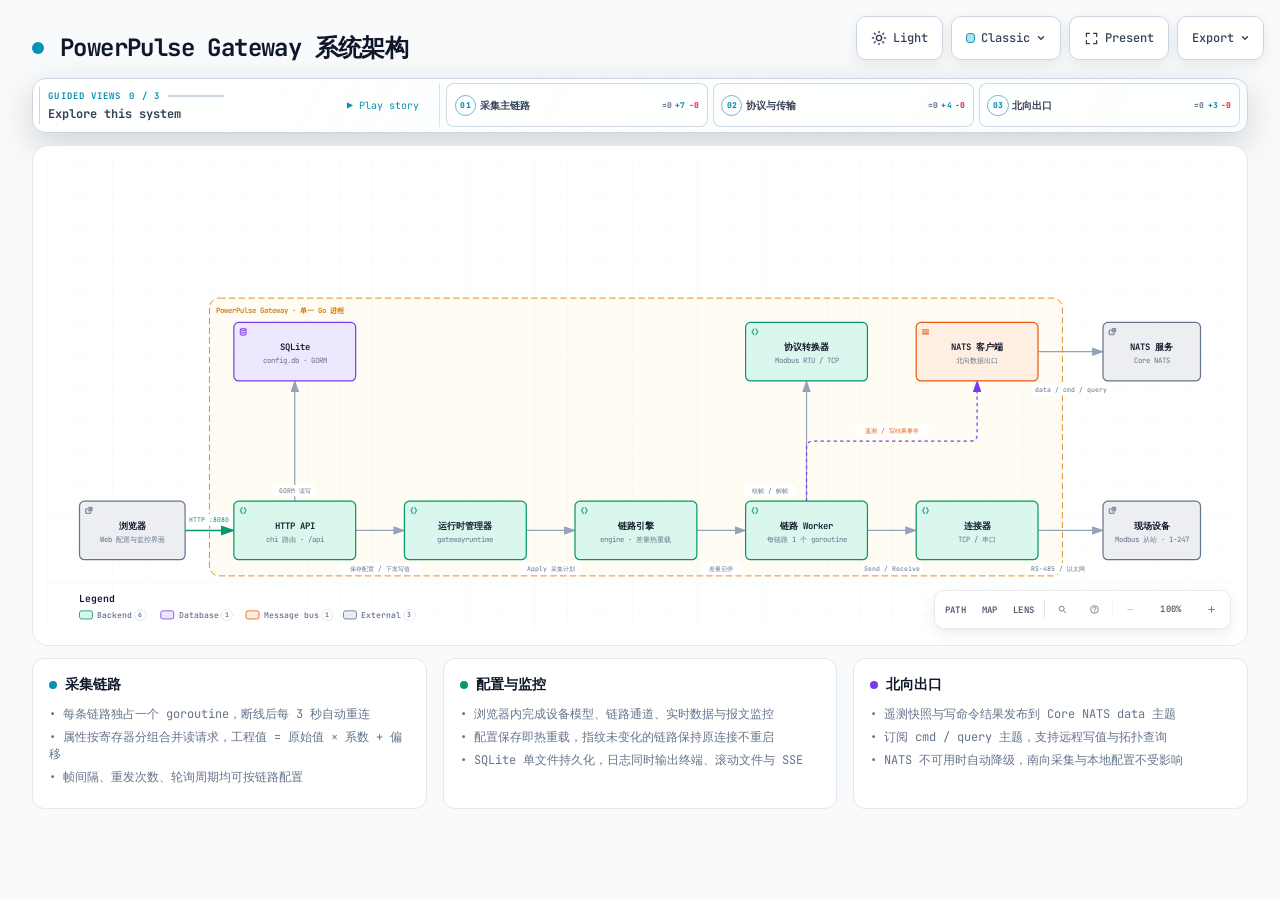
==== docs/architecture.html @ 237f1d4a "📝 docs:补充相关架构设计文档。" ====
<!DOCTYPE html>
<html lang="en" data-theme="dark" data-preset="classic">
<head>
  <meta charset="UTF-8">
  <meta name="viewport" content="width=device-width, initial-scale=1.0">
  <meta name="generator" content="archify 2.14.0">
  <title>PowerPulse Gateway 系统架构 Diagram</title>
  <script>
    // Resolve the theme before first paint so light-preference users don't
    // see a dark flash. The toolbar script below re-applies with UI state.
    (function () {
      try {
        var theme = null;
        try {
          var param = new URLSearchParams(window.location.search).get('theme');
          if (param === 'light' || param === 'dark') theme = param;
          if (new URLSearchParams(window.location.search).get('embed') === '1') {
            document.documentElement.setAttribute('data-embed', 'true');
          }
          if (new URLSearchParams(window.location.search).get('present') === '1') {
            document.documentElement.setAttribute('data-present', 'true');
          }
        } catch (_) {}
        if (!theme) {
          try { theme = localStorage.getItem('archify-theme'); } catch (_) {}
        }
        if (theme !== 'light' && theme !== 'dark') {
          theme = window.matchMedia('(prefers-color-scheme: light)').matches ? 'light' : 'dark';
        }
        document.documentElement.setAttribute('data-theme', theme);
      } catch (_) {}
    })();
  </script>
  <!-- Async font load: a blackholed network must not block first paint.
       The body font stack falls back to system monospace until it lands. -->
  <link rel="preconnect" href="https://fonts.gstatic.com" crossorigin>
  <link href="https://fonts.googleapis.com/css2?family=JetBrains+Mono:wght@400;500;600;700&display=swap"
        rel="stylesheet" media="print" onload="this.media='all'">
  <noscript>
    <link href="https://fonts.googleapis.com/css2?family=JetBrains+Mono:wght@400;500;600;700&display=swap" rel="stylesheet">
  </noscript>
  <style>
    /* ==========================================================
       THEME VARIABLES — switch by toggling [data-theme] on <html>
       ========================================================== */
    :root,
    [data-theme="dark"] {
      --bg: #020617;
      --grid: #1e293b;
      --text: #ffffff;
      --text-muted: #94a3b8;
      --text-dim: #475569;
      /* UI chrome and menu hints need more contrast than SVG .t-dim accents */
      --text-faint: #7d8da1;

      --panel: rgba(15, 23, 42, 0.5);
      --panel-border: #1e293b;
      --lane-fill: rgba(15, 23, 42, 0.22);
      --lane-stroke: #334155;

      --arrow: #64748b;
      --arrow-emphasis: #34d399;

      /* Opaque mask color used behind semi-transparent component fills
         so the arrows drawn underneath are properly hidden. */
      --mask: #0f172a;

      --frontend-fill:    rgba(8, 51, 68, 0.4);
      --frontend-stroke:  #22d3ee;
      --backend-fill:     rgba(6, 78, 59, 0.4);
      --backend-stroke:   #34d399;
      --database-fill:    rgba(76, 29, 149, 0.4);
      --database-stroke:  #a78bfa;
      --cloud-fill:       rgba(120, 53, 15, 0.3);
      --cloud-stroke:     #fbbf24;
      --security-fill:    rgba(136, 19, 55, 0.4);
      --security-stroke:  #fb7185;
      --messagebus-fill:  rgba(251, 146, 60, 0.3);
      --messagebus-stroke:#fb923c;
      --external-fill:    rgba(30, 41, 59, 0.5);
      --external-stroke:  #94a3b8;

      --toolbar-bg:       rgba(15, 23, 42, 0.8);
      --toolbar-border:   #334155;
      --toolbar-text:     #e2e8f0;
      --toolbar-hover:    rgba(15, 23, 42, 0.95);
      --toolbar-menu-bg:  #0f172a;
    }

    [data-theme="light"] {
      --bg: #f8fafc;
      --grid: #e2e8f0;
      --text: #0f172a;
      --text-muted: #64748b;
      --text-dim: #94a3b8;
      --text-faint: #64748b;

      --panel: #ffffff;
      --panel-border: #e2e8f0;
      --lane-fill: rgba(248, 250, 252, 0.65);
      --lane-stroke: #cbd5e1;

      --arrow: #94a3b8;
      --arrow-emphasis: #059669;

      --mask: #ffffff;

      --frontend-fill:    rgba(34, 211, 238, 0.15);
      --frontend-stroke:  #0891b2;
      --backend-fill:     rgba(52, 211, 153, 0.18);
      --backend-stroke:   #059669;
      --database-fill:    rgba(167, 139, 250, 0.2);
      --database-stroke:  #7c3aed;
      --cloud-fill:       rgba(251, 191, 36, 0.18);
      --cloud-stroke:     #d97706;
      --security-fill:    rgba(251, 113, 133, 0.15);
      --security-stroke:  #e11d48;
      --messagebus-fill:  rgba(251, 146, 60, 0.15);
      --messagebus-stroke:#ea580c;
      --external-fill:    rgba(148, 163, 184, 0.18);
      --external-stroke:  #64748b;

      --toolbar-bg:       rgba(255, 255, 255, 0.92);
      --toolbar-border:   #cbd5e1;
      --toolbar-text:     #334155;
      --toolbar-hover:    #ffffff;
      --toolbar-menu-bg:  #ffffff;
    }

    /* ==========================================================
       SIGNAL FLOW — an opt-in, motion-forward visual preset.
       The variables also target a standalone exported SVG, whose
       root carries data-preset and data-theme directly.
       ========================================================== */
    [data-preset="signal-flow"][data-theme="dark"] {
      --bg: #030711;
      --grid: #15233a;
      --panel: rgba(6, 14, 28, 0.78);
      --panel-border: #1d3350;
      --lane-fill: rgba(9, 22, 40, 0.5);
      --lane-stroke: #2c4564;
      --text: #f5fbff;
      --text-muted: #9eb0c7;
      --text-dim: #52667f;
      --text-faint: #7890ad;
      --mask: #07101e;
      --frontend-fill: rgba(6, 182, 212, 0.14);
      --frontend-stroke: #67e8f9;
      --backend-fill: rgba(16, 185, 129, 0.14);
      --backend-stroke: #5eead4;
      --database-fill: rgba(139, 92, 246, 0.16);
      --database-stroke: #c4b5fd;
      --cloud-fill: rgba(245, 158, 11, 0.13);
      --cloud-stroke: #fcd34d;
      --security-fill: rgba(244, 63, 94, 0.13);
      --security-stroke: #fda4af;
      --messagebus-fill: rgba(249, 115, 22, 0.13);
      --messagebus-stroke: #fdba74;
      --external-fill: rgba(71, 85, 105, 0.24);
      --external-stroke: #a5b4c7;
      --arrow: #7890ad;
      --arrow-emphasis: #2dd4bf;
      --toolbar-bg: rgba(7, 16, 30, 0.86);
      --toolbar-border: #29415f;
      --toolbar-menu-bg: #07101e;
    }

    [data-preset="signal-flow"][data-theme="light"] {
      --bg: #f4f9fc;
      --grid: #d4e5ee;
      --panel: rgba(255, 255, 255, 0.82);
      --panel-border: #bfd5e2;
      --lane-fill: rgba(232, 243, 248, 0.62);
      --lane-stroke: #a9c5d5;
      --text: #102638;
      --text-muted: #587287;
      --text-dim: #8aa2b4;
      --text-faint: #668397;
      --mask: #ffffff;
      --frontend-fill: rgba(6, 182, 212, 0.09);
      --frontend-stroke: #0789a1;
      --backend-fill: rgba(5, 150, 105, 0.09);
      --backend-stroke: #087f69;
      --database-fill: rgba(124, 58, 237, 0.09);
      --database-stroke: #7254c7;
      --cloud-fill: rgba(217, 119, 6, 0.08);
      --cloud-stroke: #b9670b;
      --security-fill: rgba(225, 29, 72, 0.08);
      --security-stroke: #c53a59;
      --messagebus-fill: rgba(234, 88, 12, 0.08);
      --messagebus-stroke: #c65f27;
      --external-fill: rgba(100, 116, 139, 0.1);
      --external-stroke: #607a8c;
      --arrow: #7b97aa;
      --arrow-emphasis: #0d9488;
    }

    /* ==========================================================
       BLUEPRINT — a review-first drafting preset for deployment,
       infrastructure, and technical design documentation. It keeps
       the same semantic palette and geometry while trading glow for
       precise grid contrast, squared materials, and drafting marks.
       ========================================================== */
    [data-preset="blueprint"][data-theme="dark"] {
      --bg: #06131f;
      --grid: #17425a;
      --panel: rgba(7, 27, 43, 0.9);
      --panel-border: #27627f;
      --lane-fill: rgba(10, 43, 66, 0.36);
      --lane-stroke: #34799a;
      --text: #e3f6ff;
      --text-muted: #91b8ca;
      --text-dim: #557e92;
      --text-faint: #739caf;
      --mask: #0a2031;
      --frontend-fill: rgba(26, 157, 193, 0.14);
      --frontend-stroke: #66d9ef;
      --backend-fill: rgba(31, 155, 124, 0.13);
      --backend-stroke: #69dfbd;
      --database-fill: rgba(120, 105, 196, 0.14);
      --database-stroke: #b4a8ff;
      --cloud-fill: rgba(197, 145, 43, 0.13);
      --cloud-stroke: #ffd166;
      --security-fill: rgba(199, 76, 104, 0.13);
      --security-stroke: #ff8da1;
      --messagebus-fill: rgba(207, 112, 49, 0.13);
      --messagebus-stroke: #ffad66;
      --external-fill: rgba(84, 119, 139, 0.18);
      --external-stroke: #a7cad9;
      --arrow: #78a3b7;
      --arrow-emphasis: #64dfc1;
      --toolbar-bg: rgba(7, 28, 45, 0.92);
      --toolbar-border: #34799a;
      --toolbar-text: #d8f3ff;
      --toolbar-hover: rgba(18, 58, 83, 0.95);
      --toolbar-menu-bg: #0a2031;
    }

    [data-preset="blueprint"][data-theme="light"] {
      --bg: #edf7fa;
      --grid: #b5d5e1;
      --panel: rgba(249, 253, 255, 0.94);
      --panel-border: #78aabd;
      --lane-fill: rgba(210, 232, 240, 0.42);
      --lane-stroke: #83b2c4;
      --text: #123344;
      --text-muted: #4e7486;
      --text-dim: #86a6b4;
      --text-faint: #668c9d;
      --mask: #f9fdff;
      --frontend-fill: rgba(8, 145, 178, 0.08);
      --frontend-stroke: #087f9c;
      --backend-fill: rgba(5, 128, 101, 0.08);
      --backend-stroke: #08755f;
      --database-fill: rgba(100, 75, 180, 0.08);
      --database-stroke: #6757a8;
      --cloud-fill: rgba(181, 120, 15, 0.08);
      --cloud-stroke: #a86609;
      --security-fill: rgba(190, 48, 80, 0.07);
      --security-stroke: #b32f50;
      --messagebus-fill: rgba(196, 81, 22, 0.07);
      --messagebus-stroke: #b65120;
      --external-fill: rgba(79, 112, 128, 0.08);
      --external-stroke: #506f7e;
      --arrow: #6d93a5;
      --arrow-emphasis: #087f69;
      --toolbar-bg: rgba(247, 252, 254, 0.94);
      --toolbar-border: #8ab5c5;
      --toolbar-text: #294f61;
      --toolbar-hover: #ffffff;
      --toolbar-menu-bg: #f9fdff;
    }

    /* ==========================================================
       EDITORIAL — a warm, publication-minded preset for design
       reviews, launch notes, and documentation. The diagram keeps
       the same semantic palette and exact geometry, but trades
       software chrome for paper, ink, ruled structure, and one
       restrained vermilion accent.
       ========================================================== */
    [data-preset="editorial"][data-theme="dark"] {
      --bg: #181611;
      --grid: #39342a;
      --panel: rgba(35, 31, 24, 0.96);
      --panel-border: #625a4a;
      --lane-fill: rgba(52, 46, 35, 0.46);
      --lane-stroke: #726957;
      --text: #f4eddf;
      --text-muted: #b9ae9b;
      --text-dim: #776e60;
      --text-faint: #9d917e;
      --mask: #231f18;
      --frontend-fill: rgba(43, 133, 142, 0.16);
      --frontend-stroke: #7fc6c7;
      --backend-fill: rgba(63, 132, 92, 0.16);
      --backend-stroke: #8fc29e;
      --database-fill: rgba(117, 91, 141, 0.17);
      --database-stroke: #c0a4d0;
      --cloud-fill: rgba(170, 119, 49, 0.16);
      --cloud-stroke: #d8ad68;
      --security-fill: rgba(157, 69, 65, 0.17);
      --security-stroke: #df9085;
      --messagebus-fill: rgba(174, 79, 42, 0.16);
      --messagebus-stroke: #df946f;
      --external-fill: rgba(126, 115, 96, 0.18);
      --external-stroke: #b8ad99;
      --arrow: #948978;
      --arrow-emphasis: #dd6b3d;
      --toolbar-bg: rgba(35, 31, 24, 0.92);
      --toolbar-border: #625a4a;
      --toolbar-text: #eee5d5;
      --toolbar-hover: #302a20;
      --toolbar-menu-bg: #231f18;
    }

    [data-preset="editorial"][data-theme="light"] {
      --bg: #f2eee5;
      --grid: #d8d0c2;
      --panel: rgba(251, 248, 241, 0.97);
      --panel-border: #c4b9a6;
      --lane-fill: rgba(229, 221, 207, 0.42);
      --lane-stroke: #b8aa94;
      --text: #242018;
      --text-muted: #6f6658;
      --text-dim: #a09788;
      --text-faint: #817767;
      --mask: #fbf8f1;
      --frontend-fill: rgba(31, 117, 126, 0.09);
      --frontend-stroke: #287e84;
      --backend-fill: rgba(42, 119, 75, 0.09);
      --backend-stroke: #397b53;
      --database-fill: rgba(105, 75, 130, 0.09);
      --database-stroke: #765d86;
      --cloud-fill: rgba(157, 103, 31, 0.1);
      --cloud-stroke: #9a671f;
      --security-fill: rgba(153, 58, 52, 0.09);
      --security-stroke: #9e463f;
      --messagebus-fill: rgba(182, 70, 27, 0.09);
      --messagebus-stroke: #ad4b25;
      --external-fill: rgba(101, 91, 75, 0.09);
      --external-stroke: #746b5e;
      --arrow: #8a806f;
      --arrow-emphasis: #bb4c23;
      --toolbar-bg: rgba(251, 248, 241, 0.94);
      --toolbar-border: #c4b9a6;
      --toolbar-text: #40392f;
      --toolbar-hover: #fffdf8;
      --toolbar-menu-bg: #fbf8f1;
    }

    * { margin: 0; padding: 0; box-sizing: border-box; }

    body {
      font-family: 'JetBrains Mono', ui-monospace, SFMono-Regular, Menlo, Consolas, 'DejaVu Sans Mono', 'Liberation Mono', 'Noto Sans Mono CJK SC', 'PingFang SC', 'Hiragino Sans GB', 'Microsoft YaHei', monospace;
      background: var(--bg);
      min-height: 100vh;
      padding: 2rem;
      color: var(--text);
      transition: background 0.2s ease, color 0.2s ease;
    }

    html[data-preset="signal-flow"] body {
      background-image:
        radial-gradient(circle at 18% -8%, rgba(34, 211, 238, 0.14), transparent 34rem),
        radial-gradient(circle at 92% 18%, rgba(139, 92, 246, 0.12), transparent 30rem);
      background-attachment: fixed;
    }
    html[data-preset="signal-flow"][data-theme="light"] body {
      background-image:
        radial-gradient(circle at 18% -8%, rgba(6, 182, 212, 0.12), transparent 34rem),
        radial-gradient(circle at 92% 18%, rgba(139, 92, 246, 0.08), transparent 30rem);
    }
    html[data-preset="blueprint"] body {
      background-image:
        linear-gradient(var(--grid) 1px, transparent 1px),
        linear-gradient(90deg, var(--grid) 1px, transparent 1px);
      background-size: 32px 32px;
      background-position: -1px -1px;
      background-attachment: fixed;
    }
    html[data-preset="editorial"] body {
      background-image:
        linear-gradient(90deg, transparent 0, transparent 5.4rem, color-mix(in srgb, var(--security-stroke) 18%, transparent) 5.4rem, color-mix(in srgb, var(--security-stroke) 18%, transparent) calc(5.4rem + 1px), transparent calc(5.4rem + 1px)),
        repeating-linear-gradient(0deg, transparent 0, transparent 31px, color-mix(in srgb, var(--grid) 36%, transparent) 31px, color-mix(in srgb, var(--grid) 36%, transparent) 32px);
      background-attachment: fixed;
    }

    /* Gallery/embed mode keeps the generated artifact as the source of truth
       while presenting only its diagram surface inside a proof card. */
    html[data-embed="true"] body {
      min-height: 0;
      padding: 0;
      overflow: hidden;
      background: var(--bg);
      background-image: none;
    }
    html[data-embed="true"] .toolbar,
    html[data-embed="true"] .header,
    html[data-embed="true"] .cards,
    html[data-embed="true"] .diagram-nav,
    html[data-embed="true"] .overview-map,
    html[data-embed="true"] .focus-chip,
    html[data-embed="true"] .route-probe,
    html[data-embed="true"] .semantic-lens,
    html[data-embed="true"] .diagram-guide,
    html[data-embed="true"] .node-finder,
    html[data-embed="true"] .guided-views { display: none !important; }
    html[data-embed="true"] .container { max-width: none; }
    html[data-embed="true"] .diagram-container {
      padding: 0.5rem;
      border: 0;
      border-radius: 0;
      box-shadow: none;
    }
    html[data-embed="true"] .diagram-container svg { min-width: 0; }

    /* Share Chapter Cue lives in the HTML viewer layer, not inside the SVG.
       It gives one-shot embeds a title, authored note, truthful stop order,
       and lifecycle state while canonical diagram geometry stays untouched. */
    .share-chapter-cue { display: none; }
    html[data-embed="true"][data-share-playback="true"] .share-chapter-cue:not([hidden]),
    html[data-embed="true"][data-share-moment="true"] .share-chapter-cue:not([hidden]) {
      position: absolute;
      z-index: 18;
      top: 0.85rem;
      left: 50%;
      display: grid;
      grid-template-columns: auto minmax(9rem, 13.5rem) minmax(0, 1fr);
      align-items: center;
      gap: 0.45rem 0.85rem;
      width: min(52rem, calc(100% - 1.5rem));
      min-height: 3.35rem;
      padding: 0.55rem 0.75rem 0.65rem;
      overflow: hidden;
      border: 1px solid color-mix(in srgb, var(--frontend-stroke) 42%, var(--toolbar-border));
      border-radius: 0.75rem;
      background:
        linear-gradient(115deg, color-mix(in srgb, var(--frontend-fill) 52%, transparent), transparent 45%),
        color-mix(in srgb, var(--toolbar-menu-bg) 92%, transparent);
      color: var(--toolbar-text);
      box-shadow: 0 14px 42px rgba(0, 0, 0, 0.3), inset 0 1px 0 rgba(255, 255, 255, 0.045);
      backdrop-filter: blur(16px);
      pointer-events: none;
      animation: archify-share-cue-enter 280ms cubic-bezier(0.22, 1, 0.36, 1) both;
    }
    html[data-preset="blueprint"] .share-chapter-cue {
      border-radius: 0.2rem;
      background:
        linear-gradient(90deg, color-mix(in srgb, var(--frontend-fill) 46%, transparent), transparent 36%),
        var(--toolbar-menu-bg);
      box-shadow: 0 10px 28px rgba(0, 0, 0, 0.2);
      backdrop-filter: none;
    }
    html[data-preset="editorial"] .share-chapter-cue {
      border-color: var(--panel-border);
      background:
        linear-gradient(90deg, color-mix(in srgb, var(--security-fill) 58%, transparent), transparent 42%),
        var(--toolbar-menu-bg);
      box-shadow: 0 10px 30px color-mix(in srgb, #000 18%, transparent);
      backdrop-filter: none;
    }
    html[data-preset="editorial"] .share-chapter-state { color: var(--arrow-emphasis); }
    html[data-preset="editorial"] .share-chapter-state::before {
      border-radius: 0;
      box-shadow: none;
      transform: rotate(45deg) scale(0.8);
    }
    .share-chapter-index {
      display: grid;
      gap: 0.12rem;
      min-width: 5rem;
      padding-right: 0.75rem;
      border-right: 1px solid var(--toolbar-border);
    }
    .share-chapter-state {
      display: inline-flex;
      align-items: center;
      gap: 0.36rem;
      color: var(--frontend-stroke);
      font-size: 0.5rem;
      font-weight: 800;
      letter-spacing: 0.14em;
      text-transform: uppercase;
    }
    .share-chapter-state::before {
      width: 0.38rem;
      height: 0.38rem;
      border-radius: 50%;
      background: currentColor;
      box-shadow: 0 0 10px currentColor;
      content: '';
    }
    .share-chapter-cue[data-state="playing"] .share-chapter-state::before {
      animation: archify-share-cue-pulse 1.15s ease-in-out infinite;
    }
    .share-chapter-count {
      color: var(--text-faint);
      font-size: 0.5rem;
      font-weight: 700;
      letter-spacing: 0.08em;
      text-transform: uppercase;
    }
    .share-chapter-copy { min-width: 0; }
    .share-chapter-copy strong,
    .share-chapter-copy small,
    .share-chapter-route {
      display: block;
      overflow: hidden;
      text-overflow: ellipsis;
      white-space: nowrap;
    }
    .share-chapter-copy strong {
      color: var(--toolbar-text);
      font-size: 0.6875rem;
      line-height: 1.35;
    }
    .share-chapter-copy small {
      margin-top: 0.08rem;
      color: var(--text-muted);
      font-size: 0.5rem;
      line-height: 1.35;
    }
    .share-chapter-route {
      color: color-mix(in srgb, var(--frontend-stroke) 76%, var(--text-muted));
      font-size: 0.5625rem;
      font-weight: 650;
      letter-spacing: 0.015em;
      text-align: right;
    }
    .share-chapter-progress {
      position: absolute;
      right: 0;
      bottom: 0;
      left: 0;
      height: 2px;
      overflow: hidden;
      background: color-mix(in srgb, var(--toolbar-border) 72%, transparent);
    }
    .share-chapter-progress span {
      display: block;
      width: 100%;
      height: 100%;
      background: linear-gradient(90deg, var(--frontend-stroke), var(--database-stroke));
      box-shadow: 0 0 12px var(--frontend-stroke);
      transform: scaleX(0);
      transform-origin: left center;
    }

    /* Presentation Stage is a viewer-only layer: it gives the live diagram
       the viewport while keeping guided views, theme, focus, and exports real.
       Embed mode wins when both query parameters are present. */
    html[data-present="true"]:not([data-embed="true"]) body {
      height: 100dvh;
      min-height: 0;
      padding: 1rem;
      overflow: hidden;
    }
    html[data-present="true"]:not([data-embed="true"]) .container {
      display: flex;
      flex-direction: column;
      gap: 0.75rem;
      width: 100%;
      max-width: none;
      height: calc(100dvh - 2rem);
    }
    html[data-present="true"]:not([data-embed="true"]) .header {
      flex: none;
      min-width: 0;
      margin: 0;
      padding-right: 23rem;
    }
    html[data-present="true"]:not([data-embed="true"]) .header-row { margin-bottom: 0.25rem; }
    html[data-present="true"]:not([data-embed="true"]) .subtitle {
      overflow: hidden;
      text-overflow: ellipsis;
      white-space: nowrap;
    }
    html[data-present="true"]:not([data-embed="true"]) .guided-views {
      flex: none;
      margin-bottom: 0;
    }
    html[data-present="true"]:not([data-embed="true"]) .diagram-container {
      display: flex;
      flex: 1 1 auto;
      align-items: center;
      justify-content: center;
      min-height: 0;
      padding: 0.75rem;
    }
    html[data-present="true"]:not([data-embed="true"]) .diagram-container > svg {
      width: 100%;
      height: 100%;
      min-width: 0;
    }
    html[data-present="true"]:not([data-embed="true"]) .cards { display: none; }
    html[data-present="true"]:not([data-embed="true"]) #btn-present {
      border-color: var(--frontend-stroke);
      color: var(--frontend-stroke);
    }

    /* The reader owns only the outer scale. Wide diagrams keep one authored
       SVG/viewBox while the runtime chooses a desktop width from the actual
       vertical budget. This avoids device-specific files and breakpoint
       jumps between a laptop and a tall monitor. */
    .container {
      width: 100%;
      max-width: var(--archify-reader-width, 1440px);
      margin: 0 auto;
    }
    @media (min-width: 768px) and (max-height: 920px) {
      .header { margin-bottom: 1rem; }
      .diagram-container { padding: 1rem; }
      .cards { margin-top: 1rem; }
      .card { padding: 1rem; }
    }

    .header { margin-bottom: 1.5rem; padding-right: 29.5rem; }

    html[data-preset="signal-flow"] .header,
    html[data-preset="blueprint"] .header,
    html[data-preset="editorial"] .header { padding-right: 29.5rem; }

    .header-row {
      display: flex;
      align-items: center;
      gap: 1rem;
      margin-bottom: 0.5rem;
    }

    .pulse-dot {
      width: 12px;
      height: 12px;
      background: var(--frontend-stroke);
      border-radius: 50%;
      animation: none;
    }

    html[data-motion-capable="true"] .pulse-dot { animation: pulse 2s infinite; }

    @keyframes pulse {
      0%, 100% { opacity: 1; }
      50% { opacity: 0.5; }
    }

    h1 {
      font-size: 1.5rem;
      font-weight: 700;
      letter-spacing: -0.025em;
    }

    .subtitle {
      color: var(--text-muted);
      font-size: 0.875rem;
      margin-left: 1.75rem;
    }

    html[data-preset="signal-flow"] .header-row::after {
      content: "SIGNAL FLOW";
      margin-left: auto;
      color: var(--frontend-stroke);
      border: 1px solid var(--frontend-stroke);
      border-radius: 999px;
      padding: 0.28rem 0.6rem;
      font-size: 0.625rem;
      letter-spacing: 0.12em;
      opacity: 0.82;
      box-shadow: 0 0 20px rgba(34, 211, 238, 0.12);
      white-space: nowrap;
    }

    html[data-preset="blueprint"] .pulse-dot {
      width: 10px;
      height: 10px;
      border: 1px solid var(--frontend-stroke);
      border-radius: 1px;
      background: transparent;
      box-shadow: inset 0 0 0 2px var(--bg);
      transform: rotate(45deg);
      animation: none;
    }
    html[data-preset="blueprint"] .header-row::after {
      content: "BLUEPRINT / REV 01";
      margin-left: auto;
      padding: 0.28rem 0.55rem;
      border-top: 1px solid var(--frontend-stroke);
      border-bottom: 1px solid var(--frontend-stroke);
      color: var(--frontend-stroke);
      font-size: 0.5625rem;
      font-weight: 700;
      letter-spacing: 0.14em;
      white-space: nowrap;
    }

    html[data-preset="editorial"] h1,
    html[data-preset="editorial"] .card h3 {
      font-family: Georgia, 'Times New Roman', 'Songti SC', STSong, serif;
      letter-spacing: -0.02em;
    }
    html[data-preset="editorial"] h1 { font-size: 1.72rem; font-weight: 600; }
    html[data-preset="editorial"] .pulse-dot {
      width: 9px;
      height: 9px;
      border: 1px solid var(--arrow-emphasis);
      border-radius: 0;
      background: var(--arrow-emphasis);
      box-shadow: 0 0 0 3px color-mix(in srgb, var(--arrow-emphasis) 14%, transparent);
      transform: rotate(45deg);
      animation: none;
    }
    html[data-preset="editorial"] .header-row::after {
      content: "EDITORIAL / FIELD NOTE";
      margin-left: auto;
      padding: 0.32rem 0 0.24rem;
      border-bottom: 2px solid var(--arrow-emphasis);
      color: var(--arrow-emphasis);
      font-family: Georgia, 'Times New Roman', serif;
      font-size: 0.625rem;
      font-style: italic;
      font-weight: 600;
      letter-spacing: 0.08em;
      white-space: nowrap;
    }

    .diagram-container {
      background: var(--panel);
      border-radius: 1rem;
      border: 1px solid var(--panel-border);
      padding: 1.5rem;
      overflow: hidden;
      position: relative;
    }

    html[data-preset="signal-flow"] .diagram-container {
      position: relative;
      overflow: hidden;
      background: linear-gradient(180deg, rgba(8, 20, 38, 0.82), rgba(3, 8, 18, 0.94));
      box-shadow: inset 0 1px 0 rgba(255, 255, 255, 0.04), 0 28px 80px rgba(0, 0, 0, 0.34);
    }
    html[data-preset="signal-flow"][data-theme="light"] .diagram-container {
      background: linear-gradient(180deg, rgba(255, 255, 255, 0.9), rgba(237, 246, 250, 0.94));
      box-shadow: inset 0 1px 0 rgba(255, 255, 255, 0.72), 0 24px 60px rgba(45, 78, 99, 0.12);
    }
    html[data-preset="blueprint"] .diagram-container {
      border-color: var(--panel-border);
      border-radius: 0.35rem;
      background: var(--panel);
      box-shadow:
        inset 0 0 0 1px color-mix(in srgb, var(--panel-border) 34%, transparent),
        0 18px 48px rgba(0, 0, 0, 0.16);
    }
    html[data-preset="blueprint"] .diagram-container::after {
      content: "";
      position: absolute;
      z-index: 10;
      inset: 0.7rem;
      pointer-events: none;
      background:
        linear-gradient(var(--frontend-stroke), var(--frontend-stroke)) left top / 1.35rem 1px no-repeat,
        linear-gradient(var(--frontend-stroke), var(--frontend-stroke)) left top / 1px 1.35rem no-repeat,
        linear-gradient(var(--frontend-stroke), var(--frontend-stroke)) right top / 1.35rem 1px no-repeat,
        linear-gradient(var(--frontend-stroke), var(--frontend-stroke)) right top / 1px 1.35rem no-repeat,
        linear-gradient(var(--frontend-stroke), var(--frontend-stroke)) left bottom / 1.35rem 1px no-repeat,
        linear-gradient(var(--frontend-stroke), var(--frontend-stroke)) left bottom / 1px 1.35rem no-repeat,
        linear-gradient(var(--frontend-stroke), var(--frontend-stroke)) right bottom / 1.35rem 1px no-repeat,
        linear-gradient(var(--frontend-stroke), var(--frontend-stroke)) right bottom / 1px 1.35rem no-repeat;
      opacity: 0.58;
    }
    html[data-preset="editorial"] .diagram-container {
      overflow: hidden;
      border-color: var(--panel-border);
      border-radius: 0.38rem;
      background:
        linear-gradient(90deg, color-mix(in srgb, var(--security-fill) 58%, transparent), transparent 12%),
        var(--panel);
      box-shadow:
        0 1px 0 color-mix(in srgb, var(--text) 6%, transparent),
        0 18px 48px color-mix(in srgb, #000 19%, transparent);
    }
    html[data-preset="editorial"] .diagram-container::after {
      position: absolute;
      z-index: 10;
      top: 0.72rem;
      right: 1.25rem;
      padding: 0.2rem 0.52rem;
      border: 1px solid var(--panel-border);
      background: var(--panel);
      color: var(--arrow-emphasis);
      content: "ARCHIFY / PLATE 04";
      font-family: Georgia, 'Times New Roman', serif;
      font-size: 0.52rem;
      font-style: italic;
      font-weight: 600;
      letter-spacing: 0.09em;
      pointer-events: none;
    }
    html[data-embed="true"][data-preset="editorial"] .diagram-container::after { display: none; }
    html[data-motion-capable="true"][data-preset="signal-flow"][data-ambient-motion="running"] .diagram-container::before {
      content: "";
      position: absolute;
      inset: 0;
      pointer-events: none;
      background: linear-gradient(115deg, transparent 28%, rgba(103, 232, 249, 0.035) 48%, transparent 68%);
      transform: translateX(-70%);
      animation: archify-signal-scan 4.8s ease-in-out 1 both;
    }

    /* Motion Governor gives the reader a real static state and gives the
       strongest semantic action the only motion budget. Atmosphere resets to
       its authored base instead of freezing mid-cycle. Static artifacts never
       start a decorative pulse or scan. */
    html:not([data-motion-capable="true"]) svg[data-animation="trace"] [data-animate] {
      animation: none !important;
    }
    html[data-motion="still"] .pulse-dot,
    html[data-motion="still"] .diagram-container::before,
    html[data-motion="still"] svg[data-animation="trace"] [data-animate],
    html[data-motion-owner] .pulse-dot,
    html[data-motion-owner] .diagram-container::before,
    html[data-motion-owner] svg[data-animation="trace"] [data-animate],
    html[data-embed="true"] .pulse-dot,
    html[data-embed="true"] .diagram-container::before,
    html[data-share-playback="true"] .pulse-dot,
    html[data-share-playback="true"] .diagram-container::before,
    html[data-document-hidden="true"] .pulse-dot,
    html[data-document-hidden="true"] .diagram-container::before,
    html[data-document-hidden="true"] svg[data-animation="trace"] [data-animate] {
      animation: none !important;
    }
    html[data-motion="still"] .diagram-container::before,
    html[data-motion-owner] .diagram-container::before,
    html[data-embed="true"] .diagram-container::before,
    html[data-share-playback="true"] .diagram-container::before {
      opacity: 0;
    }
    html[data-motion="still"] .guided-view-progress span,
    html[data-motion="still"] .guided-story-caption,
    html[data-motion="still"] .story-trail-flow,
    html[data-motion="still"] .intent-trace-flow,
    html[data-motion="still"] .route-probe-flow,
    html[data-motion="still"] .route-journey-flow,
    html[data-motion="still"] .semantic-lens-flow,
    html[data-motion="still"] .diagram-guide,
    html[data-motion="still"] [data-story-step],
    html[data-motion="still"] .overview-map-live,
    html[data-motion="still"] .guided-view-stop,
    html[data-motion="still"] .share-chapter-cue,
    html[data-motion="still"] .share-chapter-state::before,
    html[data-motion="still"] .share-chapter-progress span,
    html[data-document-hidden="true"] .guided-view-progress span,
    html[data-document-hidden="true"] .story-trail-flow,
    html[data-document-hidden="true"] .intent-trace-flow,
    html[data-document-hidden="true"] .route-probe-flow,
    html[data-document-hidden="true"] .route-journey-flow,
    html[data-document-hidden="true"] .semantic-lens-flow,
    html[data-document-hidden="true"] .diagram-guide,
    html[data-document-hidden="true"] [data-story-step],
    html[data-document-hidden="true"] .overview-map-live,
    html[data-document-hidden="true"] .guided-view-stop,
    html[data-document-hidden="true"] .share-chapter-cue,
    html[data-document-hidden="true"] .share-chapter-state::before,
    html[data-document-hidden="true"] .share-chapter-progress span {
      animation: none !important;
    }
    html[data-motion="still"] .guided-view-progress span {
      transform: scaleX(1) !important;
    }
    html[data-motion="still"] svg[data-story-playing="true"] .story-trail-flow {
      stroke-dasharray: none;
      stroke-dashoffset: 0;
      opacity: 0.55;
    }
    html[data-motion="still"] .intent-trace-flow,
    html[data-motion="still"] .route-probe-flow {
      stroke-dasharray: none;
      stroke-dashoffset: 0;
      opacity: 0.72;
    }
    html[data-motion="still"] .route-journey-overlay,
    html[data-document-hidden="true"] .route-journey-overlay { display: none !important; }
    html[data-motion="still"] .relationship-pulse-overlay,
    html[data-motion="still"] .story-carrier-overlay,
    html[data-document-hidden="true"] .story-carrier-overlay { display: none !important; }
    html[data-motion="still"] .chapter-handoff-overlay { display: none !important; }
    html[data-motion="still"] .chapter-handoff-anchor { animation: none !important; }
    html[data-motion="still"] .guided-view-chapter,
    html[data-motion="still"] svg [data-node-id],
    html[data-motion="still"] svg [data-edge-from],
    html[data-motion="still"] svg [data-detail],
    html[data-motion="still"] svg [data-detail-anchor],
    html[data-motion="still"] svg [data-legend-hit],
    html[data-motion="still"] svg {
      transition: none !important;
    }

    svg {
      width: 100%;
      min-width: min(900px, 100%);
      display: block;
      transform-origin: 0 0;
      transition: transform 0.18s ease;
    }

    .diagram-container.is-camera-moving svg {
      transition: transform 0.42s cubic-bezier(0.22, 1, 0.36, 1);
    }
    .diagram-container.is-camera-transaction svg { transition: none; }
    .diagram-container.is-pannable { cursor: grab; }
    .diagram-container.is-panning { cursor: grabbing; user-select: none; }
    .diagram-container.is-panning svg { transition: none; }

    .diagram-nav {
      position: absolute;
      right: 1rem;
      bottom: 1rem;
      z-index: 12;
      display: inline-flex;
      align-items: center;
      max-width: calc(100% - 2rem);
      padding: 0.15rem;
      gap: 0;
      overflow-x: auto;
      border: 1px solid color-mix(in srgb, var(--toolbar-border) 48%, transparent);
      border-radius: 0.58rem;
      background: color-mix(in srgb, var(--toolbar-bg) 82%, transparent);
      box-shadow: 0 5px 14px rgba(0, 0, 0, 0.07);
      backdrop-filter: blur(10px);
      scrollbar-width: none;
    }
    .diagram-nav::-webkit-scrollbar { display: none; }
    .diagram-nav button,
    .focus-chip button,
    .guided-views button {
      border: 0;
      background: transparent;
      color: var(--toolbar-text);
      font: inherit;
      cursor: pointer;
    }
    .diagram-nav button {
      min-width: 2rem;
      height: 2rem;
      padding: 0 0.35rem;
      border-radius: 0.35rem;
      color: color-mix(in srgb, var(--toolbar-text) 68%, transparent);
      font-size: 0.56rem;
      font-weight: 600;
      letter-spacing: 0.02em;
      transition: background 0.15s, color 0.15s;
    }
    .diagram-nav button:hover,
    .diagram-nav button:focus-visible,
    .focus-chip button:hover,
    .focus-chip button:focus-visible,
    .guided-views button:hover,
    .guided-views button:focus-visible { background: var(--toolbar-hover); }
    .diagram-nav button:focus-visible,
    .focus-chip button:focus-visible,
    .guided-views button:focus-visible {
      outline: 2px solid var(--frontend-stroke);
      outline-offset: 1px;
    }
    .diagram-nav button:disabled { opacity: 0.38; cursor: default; }
    .diagram-nav button:disabled:hover { background: transparent; }
    .diagram-nav #btn-route-probe,
    .diagram-nav #btn-overview-map,
    .diagram-nav #btn-semantic-lens {
      min-width: auto;
      padding-inline: 0.5rem;
      color: color-mix(in srgb, var(--toolbar-text) 86%, transparent);
      font-weight: 650;
    }
    .diagram-nav #btn-node-finder,
    .diagram-nav [data-view="out"] {
      position: relative;
      margin-left: 0.25rem;
    }
    .diagram-nav #btn-node-finder::before,
    .diagram-nav [data-view="out"]::before {
      position: absolute;
      top: 0.4rem;
      bottom: 0.4rem;
      left: -0.13rem;
      width: 1px;
      background: color-mix(in srgb, var(--toolbar-border) 62%, transparent);
      content: "";
      pointer-events: none;
    }
    .diagram-nav-icon {
      display: block;
      width: 0.72rem;
      height: 0.72rem;
      margin: auto;
      background: currentColor;
      -webkit-mask-position: center;
      -webkit-mask-repeat: no-repeat;
      -webkit-mask-size: contain;
      mask-position: center;
      mask-repeat: no-repeat;
      mask-size: contain;
    }
    .diagram-nav-icon.find {
      -webkit-mask-image: url("data:image/svg+xml,%3Csvg xmlns='http://www.w3.org/2000/svg' viewBox='0 0 20 20'%3E%3Ccircle cx='8.5' cy='8.5' r='4.5' fill='none' stroke='black' stroke-width='1.8'/%3E%3Cpath d='m12 12 4 4' fill='none' stroke='black' stroke-width='1.8' stroke-linecap='round'/%3E%3C/svg%3E");
      mask-image: url("data:image/svg+xml,%3Csvg xmlns='http://www.w3.org/2000/svg' viewBox='0 0 20 20'%3E%3Ccircle cx='8.5' cy='8.5' r='4.5' fill='none' stroke='black' stroke-width='1.8'/%3E%3Cpath d='m12 12 4 4' fill='none' stroke='black' stroke-width='1.8' stroke-linecap='round'/%3E%3C/svg%3E");
    }
    .diagram-nav-icon.guide {
      -webkit-mask-image: url("data:image/svg+xml,%3Csvg xmlns='http://www.w3.org/2000/svg' viewBox='0 0 20 20'%3E%3Ccircle cx='10' cy='10' r='7' fill='none' stroke='black' stroke-width='1.7'/%3E%3Cpath d='M7.8 7.3a2.4 2.4 0 014.6.9c0 1.8-2.4 2-2.4 3.7M10 14.9h.01' fill='none' stroke='black' stroke-width='1.7' stroke-linecap='round'/%3E%3C/svg%3E");
      mask-image: url("data:image/svg+xml,%3Csvg xmlns='http://www.w3.org/2000/svg' viewBox='0 0 20 20'%3E%3Ccircle cx='10' cy='10' r='7' fill='none' stroke='black' stroke-width='1.7'/%3E%3Cpath d='M7.8 7.3a2.4 2.4 0 014.6.9c0 1.8-2.4 2-2.4 3.7M10 14.9h.01' fill='none' stroke='black' stroke-width='1.7' stroke-linecap='round'/%3E%3C/svg%3E");
    }
    .diagram-nav-icon.minus {
      -webkit-mask-image: url("data:image/svg+xml,%3Csvg xmlns='http://www.w3.org/2000/svg' viewBox='0 0 20 20'%3E%3Cpath d='M5 10h10' fill='none' stroke='black' stroke-width='1.8' stroke-linecap='round'/%3E%3C/svg%3E");
      mask-image: url("data:image/svg+xml,%3Csvg xmlns='http://www.w3.org/2000/svg' viewBox='0 0 20 20'%3E%3Cpath d='M5 10h10' fill='none' stroke='black' stroke-width='1.8' stroke-linecap='round'/%3E%3C/svg%3E");
    }
    .diagram-nav-icon.plus {
      -webkit-mask-image: url("data:image/svg+xml,%3Csvg xmlns='http://www.w3.org/2000/svg' viewBox='0 0 20 20'%3E%3Cpath d='M10 5v10M5 10h10' fill='none' stroke='black' stroke-width='1.8' stroke-linecap='round'/%3E%3C/svg%3E");
      mask-image: url("data:image/svg+xml,%3Csvg xmlns='http://www.w3.org/2000/svg' viewBox='0 0 20 20'%3E%3Cpath d='M10 5v10M5 10h10' fill='none' stroke='black' stroke-width='1.8' stroke-linecap='round'/%3E%3C/svg%3E");
    }
    .diagram-nav [data-view="reset"] {
      display: inline-flex;
      align-items: center;
      justify-content: center;
      gap: 0.2rem;
      min-width: 3.1rem;
      padding-inline: 0.35rem;
    }
    .diagram-nav [data-view="reset"][data-detail-visible] {
      min-width: 3.8rem;
    }
    .diagram-nav-detail {
      color: color-mix(in srgb, var(--toolbar-text) 52%, transparent);
      font-size: 0.44rem;
      font-weight: 700;
      line-height: 1;
      letter-spacing: 0.07em;
    }
    .diagram-nav-percent {
      color: color-mix(in srgb, var(--toolbar-text) 84%, transparent);
      font-size: 0.55rem;
      font-weight: 650;
      line-height: 1;
    }
    .diagram-container[data-camera-indicator="true"] .diagram-nav-detail,
    .diagram-container[data-camera-indicator="true"] .diagram-nav-percent { color: var(--frontend-stroke); }
    .diagram-nav #btn-diagram-guide[aria-expanded="true"] {
      color: var(--cloud-stroke);
      background: var(--toolbar-hover);
    }

    /* Semantic Radar is a deliberately simplified, viewer-only overview. It
       uses authored node bounds and the live camera viewport rather than
       cloning the canonical SVG, so IDs, filters, animation, and export state
       stay singular and deterministic. */
    .overview-map {
      position: absolute;
      right: 1rem;
      bottom: 4.15rem;
      z-index: 12;
      width: 11.25rem;
      overflow: hidden;
      border: 1px solid color-mix(in srgb, var(--frontend-stroke) 52%, var(--toolbar-border));
      border-radius: 0.78rem;
      background: var(--toolbar-menu-bg);
      color: var(--toolbar-text);
      box-shadow: 0 16px 42px rgba(0, 0, 0, 0.3);
      backdrop-filter: blur(16px);
      font-size: 0.625rem;
    }
    .overview-map[hidden] { display: none; }
    .overview-map[data-docked="true"] {
      position: fixed;
      right: var(--archify-radar-right, 1rem);
      top: var(--archify-radar-top, 1rem);
      bottom: auto;
    }
    .overview-map[data-docked="true"][data-dock-side="left"] {
      right: auto;
      left: var(--archify-radar-left, 1rem);
    }
    html[data-preset="blueprint"] .overview-map { border-radius: 0.28rem; }
    .overview-map-head {
      display: grid;
      grid-template-columns: auto minmax(0, 1fr) auto;
      align-items: center;
      gap: 0.45rem;
      min-height: 2.25rem;
      padding: 0.42rem 0.48rem 0.38rem 0.55rem;
      border-bottom: 1px solid var(--toolbar-border);
      background: linear-gradient(110deg, color-mix(in srgb, var(--frontend-fill) 45%, transparent), transparent 68%);
    }
    .overview-map-live {
      width: 0.42rem;
      height: 0.42rem;
      border-radius: 50%;
      background: var(--backend-stroke);
      box-shadow: 0 0 0 0 color-mix(in srgb, var(--backend-stroke) 52%, transparent);
      animation: archify-radar-live 2.4s ease-out infinite;
    }
    .overview-map-copy { min-width: 0; line-height: 1.1; }
    .overview-map-copy strong {
      display: block;
      overflow: hidden;
      color: var(--frontend-stroke);
      font-size: 0.59rem;
      letter-spacing: 0.12em;
      text-transform: uppercase;
      white-space: nowrap;
      text-overflow: ellipsis;
    }
    .overview-map-copy small {
      display: block;
      margin-top: 0.18rem;
      overflow: hidden;
      color: var(--text-faint);
      font-size: 0.52rem;
      letter-spacing: 0.04em;
      white-space: nowrap;
      text-overflow: ellipsis;
    }
    .overview-map-close {
      width: 1.55rem;
      height: 1.55rem;
      padding: 0;
      border: 0;
      border-radius: 0.34rem;
      background: transparent;
      color: var(--toolbar-text);
      font: inherit;
      font-size: 0.9rem;
      cursor: pointer;
    }
    .overview-map-close:hover,
    .overview-map-close:focus-visible { background: var(--toolbar-hover); }
    .overview-map-close:focus-visible,
    .overview-map-surface:focus-visible,
    .overview-map-node:focus-visible {
      outline: 2px solid var(--frontend-stroke);
      outline-offset: 1px;
    }
    .overview-map-surface {
      position: relative;
      height: 7rem;
      margin: 0.42rem;
      overflow: hidden;
      border: 1px solid color-mix(in srgb, var(--panel-border) 72%, transparent);
      border-radius: 0.42rem;
      background:
        linear-gradient(color-mix(in srgb, var(--panel-border) 26%, transparent) 1px, transparent 1px),
        linear-gradient(90deg, color-mix(in srgb, var(--panel-border) 26%, transparent) 1px, transparent 1px),
        color-mix(in srgb, var(--bg) 86%, transparent);
      background-size: 12px 12px;
      cursor: crosshair;
      touch-action: none;
    }
    html[data-preset="blueprint"] .overview-map-surface { border-radius: 0.1rem; }
    .overview-map-surface > svg {
      width: 100%;
      height: 100%;
      min-width: 0;
      transform: none !important;
      transition: none !important;
      display: block;
      overflow: visible;
    }
    .overview-map-node {
      fill: var(--backend-stroke);
      fill-opacity: 0.52;
      stroke: var(--backend-stroke);
      stroke-opacity: 0.86;
      vector-effect: non-scaling-stroke;
      cursor: pointer;
      transition: fill-opacity 140ms ease, stroke-width 140ms ease, filter 140ms ease;
    }
    .overview-map-node[data-kind="frontend"],
    .overview-map-node[data-kind="start"] { fill: var(--frontend-stroke); stroke: var(--frontend-stroke); }
    .overview-map-node[data-kind="database"],
    .overview-map-node[data-kind="success"] { fill: var(--database-stroke); stroke: var(--database-stroke); }
    .overview-map-node[data-kind="cloud"],
    .overview-map-node[data-kind="waiting"] { fill: var(--cloud-stroke); stroke: var(--cloud-stroke); }
    .overview-map-node[data-kind="messagebus"] { fill: var(--messagebus-stroke); stroke: var(--messagebus-stroke); }
    .overview-map-node[data-kind="security"],
    .overview-map-node[data-kind="decision"],
    .overview-map-node[data-kind="failure"] { fill: var(--security-stroke); stroke: var(--security-stroke); }
    .overview-map-node[data-kind="external"],
    .overview-map-node[data-kind="neutral"] { fill: var(--external-stroke); stroke: var(--external-stroke); }
    .overview-map-node[data-radar-active="true"],
    .overview-map-node:hover,
    .overview-map-node:focus-visible {
      fill-opacity: 0.92;
      stroke-width: 2.2;
      filter: drop-shadow(0 0 3px currentColor);
    }
    .overview-map-viewport {
      fill: color-mix(in srgb, var(--frontend-fill) 56%, transparent);
      stroke: var(--frontend-stroke);
      stroke-width: 2;
      vector-effect: non-scaling-stroke;
      pointer-events: none;
      filter: drop-shadow(0 0 3px color-mix(in srgb, var(--frontend-stroke) 54%, transparent));
    }
    .overview-map-hint {
      display: flex;
      justify-content: space-between;
      gap: 0.5rem;
      padding: 0 0.52rem 0.46rem;
      color: var(--text-faint);
      font-size: 0.49rem;
      letter-spacing: 0.06em;
      text-transform: uppercase;
    }
    .diagram-nav #btn-overview-map[aria-expanded="true"] {
      color: var(--frontend-stroke);
      background: var(--toolbar-hover);
    }
    .diagram-nav #btn-route-probe[aria-pressed="true"] {
      color: var(--backend-stroke);
      background: var(--toolbar-hover);
    }
    .diagram-nav #btn-semantic-lens[aria-expanded="true"],
    .diagram-nav #btn-semantic-lens[aria-pressed="true"] {
      color: var(--database-stroke);
      background: var(--toolbar-hover);
    }

    /* Semantic Lens turns the compiled node-kind palette into an analytical
       legend. One kind reveals its real traffic; two kinds compare only their
       direct authored relationships. Geometry and the canonical SVG stay put. */
    .semantic-lens {
      position: absolute;
      right: 1rem;
      bottom: 4.15rem;
      z-index: 24;
      width: min(20rem, calc(100% - 2rem));
      overflow: hidden;
      border: 1px solid color-mix(in srgb, var(--database-stroke) 58%, var(--toolbar-border));
      border-radius: 0.82rem;
      background:
        linear-gradient(135deg, color-mix(in srgb, var(--database-fill) 34%, transparent), transparent 48%),
        var(--toolbar-menu-bg);
      color: var(--toolbar-text);
      box-shadow: 0 18px 52px rgba(0, 0, 0, 0.36);
      backdrop-filter: blur(18px);
      animation: archify-lens-in 180ms cubic-bezier(0.22, 1, 0.36, 1);
    }
    .semantic-lens[hidden] { display: none; }
    .semantic-lens[data-dock-side="left"] { left: 1rem; right: auto; }
    .semantic-lens[data-dock-side="right"] { left: auto; right: 1rem; }
    html[data-preset="blueprint"] .semantic-lens { border-radius: 0.28rem; }
    .semantic-lens-head {
      display: grid;
      grid-template-columns: minmax(0, 1fr) auto;
      align-items: start;
      gap: 0.75rem;
      padding: 0.72rem 0.78rem 0.62rem;
      border-bottom: 1px solid var(--toolbar-border);
    }
    .semantic-lens-eyebrow {
      display: block;
      color: var(--database-stroke);
      font-size: 0.5rem;
      font-weight: 800;
      letter-spacing: 0.16em;
      text-transform: uppercase;
    }
    .semantic-lens-title {
      display: block;
      margin-top: 0.16rem;
      color: var(--text);
      font-size: 0.82rem;
      letter-spacing: -0.02em;
    }
    .semantic-lens-close {
      width: 1.75rem;
      height: 1.75rem;
      padding: 0;
      border: 0;
      border-radius: 0.35rem;
      background: transparent;
      color: var(--toolbar-text);
      font: inherit;
      font-size: 1rem;
      cursor: pointer;
    }
    .semantic-lens-close:hover,
    .semantic-lens-close:focus-visible { background: var(--toolbar-hover); }
    .semantic-lens-instruction {
      margin: 0;
      padding: 0.52rem 0.78rem 0.48rem;
      color: var(--text-faint);
      font-size: 0.55rem;
      line-height: 1.45;
    }
    .semantic-lens-kinds {
      display: grid;
      grid-template-columns: 1fr 1fr;
      gap: 0.3rem;
      max-height: min(15rem, 40vh);
      padding: 0 0.5rem 0.5rem;
      overflow-y: auto;
      scrollbar-width: thin;
    }
    .semantic-lens-kind {
      --lens-color: var(--external-stroke);
      display: grid;
      grid-template-columns: auto minmax(0, 1fr) auto;
      align-items: center;
      gap: 0.42rem;
      min-width: 0;
      min-height: 2.15rem;
      padding: 0.35rem 0.42rem;
      border: 1px solid color-mix(in srgb, var(--lens-color) 24%, var(--toolbar-border));
      border-radius: 0.45rem;
      background: color-mix(in srgb, var(--panel) 76%, transparent);
      color: var(--toolbar-text);
      font: inherit;
      text-align: left;
      cursor: pointer;
      transition: border-color 140ms ease, background 140ms ease, opacity 140ms ease;
    }
    html[data-preset="blueprint"] .semantic-lens-kind { border-radius: 0.12rem; }
    .semantic-lens-kind[data-kind="frontend"],
    .semantic-lens-kind[data-kind="start"] { --lens-color: var(--frontend-stroke); }
    .semantic-lens-kind[data-kind="backend"],
    .semantic-lens-kind[data-kind="active"] { --lens-color: var(--backend-stroke); }
    .semantic-lens-kind[data-kind="database"],
    .semantic-lens-kind[data-kind="success"] { --lens-color: var(--database-stroke); }
    .semantic-lens-kind[data-kind="cloud"],
    .semantic-lens-kind[data-kind="waiting"] { --lens-color: var(--cloud-stroke); }
    .semantic-lens-kind[data-kind="messagebus"] { --lens-color: var(--messagebus-stroke); }
    .semantic-lens-kind[data-kind="security"],
    .semantic-lens-kind[data-kind="decision"],
    .semantic-lens-kind[data-kind="failure"] { --lens-color: var(--security-stroke); }
    .semantic-lens-kind:hover,
    .semantic-lens-kind:focus-visible,
    .semantic-lens-kind[aria-pressed="true"] {
      border-color: color-mix(in srgb, var(--lens-color) 78%, var(--toolbar-border));
      background: color-mix(in srgb, var(--lens-color) 11%, var(--panel));
    }
    .semantic-lens-kind:focus-visible,
    .semantic-lens-close:focus-visible,
    .semantic-lens-actions button:focus-visible {
      outline: 2px solid var(--database-stroke);
      outline-offset: 1px;
    }
    .semantic-lens-kind:disabled { opacity: 0.34; cursor: default; }
    .semantic-lens-swatch {
      width: 0.48rem;
      height: 0.48rem;
      border-radius: 50%;
      background: var(--lens-color);
      box-shadow: 0 0 8px color-mix(in srgb, var(--lens-color) 58%, transparent);
    }
    .semantic-lens-kind strong {
      overflow: hidden;
      color: var(--text);
      font-size: 0.61rem;
      text-overflow: ellipsis;
      white-space: nowrap;
    }
    .semantic-lens-kind em {
      color: var(--lens-color);
      font-size: 0.54rem;
      font-style: normal;
      font-weight: 800;
    }
    .semantic-lens-status {
      min-height: 2.5rem;
      margin: 0;
      padding: 0.55rem 0.78rem;
      border-top: 1px solid var(--toolbar-border);
      color: var(--text-faint);
      font-size: 0.55rem;
      line-height: 1.45;
    }
    .semantic-lens-status strong { color: var(--database-stroke); font-weight: 800; }
    .semantic-lens-actions {
      display: flex;
      justify-content: flex-end;
      gap: 0.28rem;
      padding: 0 0.62rem 0.62rem;
    }
    .semantic-lens-actions button {
      min-height: 1.8rem;
      padding: 0.28rem 0.48rem;
      border: 0;
      border-radius: 0.35rem;
      background: transparent;
      color: var(--toolbar-text);
      font: inherit;
      font-size: 0.56rem;
      cursor: pointer;
    }
    .semantic-lens-actions button:hover { background: var(--toolbar-hover); }
    .semantic-lens-actions #semantic-lens-copy { color: var(--database-stroke); }
    @keyframes archify-lens-in {
      from { opacity: 0; transform: translateY(5px) scale(0.985); }
      to { opacity: 1; transform: translateY(0) scale(1); }
    }

    /* Route Probe answers a reader question over the compiled semantic graph:
       choose two stable nodes and reveal the shortest authored directed route.
       The receipt and signal live entirely in the viewer layer. */
    .route-probe {
      position: absolute;
      left: 1rem;
      bottom: 1rem;
      z-index: 12;
      width: min(46rem, calc(100% - 25rem));
      min-width: 18rem;
      overflow: hidden;
      border: 1px solid color-mix(in srgb, var(--backend-stroke) 62%, var(--toolbar-border));
      border-radius: 0.82rem;
      background:
        linear-gradient(115deg, color-mix(in srgb, var(--backend-fill) 50%, transparent), transparent 62%),
        var(--toolbar-menu-bg);
      color: var(--toolbar-text);
      box-shadow: 0 18px 48px rgba(0, 0, 0, 0.3);
      backdrop-filter: blur(16px);
      font-size: 0.625rem;
    }
    .route-probe[hidden] { display: none; }
    .route-probe[data-route-dock="top"] {
      top: 1rem;
      bottom: auto;
    }
    html[data-preset="blueprint"] .route-probe { border-radius: 0.25rem; }
    .route-probe-head {
      display: grid;
      grid-template-columns: minmax(0, 1fr) auto;
      align-items: start;
      gap: 0.65rem;
      padding: 0.52rem 0.58rem 0.44rem;
      border-bottom: 1px solid color-mix(in srgb, var(--toolbar-border) 80%, transparent);
    }
    .route-probe-copy { min-width: 0; }
    .route-probe-eyebrow {
      display: block;
      color: var(--backend-stroke);
      font-size: 0.48rem;
      font-weight: 800;
      letter-spacing: 0.15em;
      text-transform: uppercase;
    }
    .route-probe-title {
      display: block;
      margin-top: 0.14rem;
      overflow: hidden;
      color: var(--toolbar-text);
      font-size: 0.72rem;
      line-height: 1.25;
      white-space: nowrap;
      text-overflow: ellipsis;
    }
    .route-probe-actions { display: flex; gap: 0.2rem; }
    .route-probe button {
      min-height: 1.55rem;
      padding: 0.25rem 0.42rem;
      border: 0;
      border-radius: 0.36rem;
      background: transparent;
      color: var(--toolbar-text);
      font: inherit;
      cursor: pointer;
    }
    .route-probe button:hover,
    .route-probe button:focus-visible { background: var(--toolbar-hover); }
    .route-probe button:focus-visible {
      outline: 2px solid var(--backend-stroke);
      outline-offset: 1px;
    }
    .route-probe-copy-link { color: var(--frontend-stroke) !important; }
    .route-probe-find { color: var(--backend-stroke) !important; }
    .route-probe-copy-link[hidden] { display: none; }
    .route-probe-find[hidden] { display: none; }
    .route-probe-path {
      display: flex;
      align-items: center;
      min-height: 2.2rem;
      padding: 0.42rem 0.58rem 0.24rem;
      overflow-x: auto;
      scrollbar-width: thin;
      white-space: nowrap;
    }
    .route-probe-node,
    .route-probe button.route-probe-node {
      flex: none;
      max-width: 9.5rem;
      overflow: hidden;
      min-height: 1.75rem !important;
      padding: 0.22rem 0.38rem;
      border: 1px solid color-mix(in srgb, var(--backend-stroke) 46%, var(--toolbar-border));
      border-radius: 999px;
      background: color-mix(in srgb, var(--backend-fill) 52%, transparent);
      color: var(--text);
      font-size: 0.56rem;
      font-weight: 700;
      text-overflow: ellipsis;
      white-space: nowrap;
    }
    .route-probe-node[data-endpoint="start"] {
      border-color: var(--frontend-stroke);
      color: var(--frontend-stroke);
    }
    .route-probe-node[data-endpoint="end"] {
      border-color: var(--security-stroke);
      color: var(--security-stroke);
    }
    .route-probe-node[data-route-journey-state="past"] { opacity: 0.66; }
    .route-probe-node[data-route-journey-state="future"] { opacity: 0.48; }
    .route-probe-node[aria-current="step"] {
      border-color: var(--backend-stroke);
      background: color-mix(in srgb, var(--backend-fill) 82%, var(--toolbar-menu-bg));
      color: var(--text);
      box-shadow: 0 0 0 1px color-mix(in srgb, var(--backend-stroke) 42%, transparent), 0 0 14px color-mix(in srgb, var(--backend-stroke) 34%, transparent);
      opacity: 1;
    }
    html[data-preset="blueprint"] .route-probe-node[aria-current="step"] {
      border-style: double;
      border-width: 3px;
      border-radius: 0.2rem;
      box-shadow: none;
    }
    .route-probe-arrow {
      flex: none;
      padding: 0 0.28rem;
      color: var(--text-faint);
      font-size: 0.65rem;
    }
    .route-probe-placeholder {
      color: var(--text-faint);
      font-size: 0.56rem;
      letter-spacing: 0.03em;
    }
    .route-probe-status {
      display: block;
      min-height: 1.45rem;
      padding: 0.08rem 0.58rem 0.44rem;
      color: var(--text-faint);
      font-size: 0.52rem;
      line-height: 1.35;
    }
    .route-journey-controls {
      display: grid;
      grid-template-columns: 2rem minmax(5.8rem, auto) 2rem minmax(4.8rem, auto);
      justify-content: start;
      gap: 0.22rem;
      padding: 0.08rem 0.58rem 0.28rem;
    }
    .route-journey-controls[hidden] { display: none; }
    .route-journey-controls button {
      min-height: 1.8rem;
      border: 1px solid color-mix(in srgb, var(--toolbar-border) 86%, transparent);
      background: color-mix(in srgb, var(--toolbar-bg) 72%, transparent);
      font-size: 0.54rem;
      font-weight: 700;
    }
    .route-journey-controls button:disabled {
      cursor: default;
      opacity: 0.34;
    }
    .route-journey-play { color: var(--backend-stroke) !important; }
    .route-journey-overview { color: var(--frontend-stroke) !important; }
    .route-journey-controls[data-playing="true"] .route-journey-play {
      border-color: color-mix(in srgb, var(--backend-stroke) 64%, var(--toolbar-border));
      background: color-mix(in srgb, var(--backend-fill) 62%, transparent);
    }
    .route-probe[data-state="error"] {
      border-color: color-mix(in srgb, var(--security-stroke) 72%, var(--toolbar-border));
    }
    .route-probe[data-state="error"] .route-probe-status { color: var(--security-stroke); }

    .focus-chip {
      position: absolute;
      left: 1rem;
      top: 1rem;
      z-index: 12;
      display: block;
      width: min(22rem, calc(100% - 13rem));
      max-width: calc(100% - 13rem);
      overflow: hidden;
      border: 1px solid var(--frontend-stroke);
      border-radius: 0.85rem;
      background: var(--toolbar-menu-bg);
      color: var(--toolbar-text);
      box-shadow: 0 18px 48px rgba(0, 0, 0, 0.3);
      backdrop-filter: blur(16px);
      font-size: 0.6875rem;
    }
    .focus-chip[hidden] { display: none; }
    html[data-preset="blueprint"] .focus-chip { border-radius: 0.3rem; }
    .focus-chip button {
      flex: none;
      padding: 0.3rem 0.45rem;
      border-radius: 0.35rem;
      font-size: 0.625rem;
    }
    .relationship-lens-head {
      display: grid;
      grid-template-columns: minmax(0, 1fr) auto;
      align-items: start;
      gap: 0.75rem;
      padding: 0.7rem 0.75rem 0.65rem;
      border-bottom: 1px solid var(--toolbar-border);
      background: linear-gradient(120deg, color-mix(in srgb, var(--frontend-fill) 34%, transparent), transparent 72%);
    }
    .relationship-lens-copy { min-width: 0; }
    .relationship-lens-actions {
      display: flex;
      flex-direction: column;
      align-items: flex-end;
      gap: 0.18rem;
    }
    .relationship-lens-actions button { white-space: nowrap; }
    .relationship-lens-actions #btn-focus-clear {
      display: grid;
      width: 1.75rem;
      height: 1.75rem;
      padding: 0;
      place-items: center;
      color: var(--text-muted);
      font-size: 1rem;
      line-height: 1;
    }
    .relationship-lens-actions #btn-focus-clear:hover,
    .relationship-lens-actions #btn-focus-clear:focus-visible {
      background: var(--toolbar-hover);
      color: var(--text);
    }
    .relationship-lens-actions #btn-focus-copy { color: var(--frontend-stroke); }
    .relationship-lens-actions #btn-focus-relations { display: none; }
    .relationship-lens-eyebrow {
      display: block;
      margin-bottom: 0.18rem;
      color: var(--frontend-stroke);
      font-size: 0.5rem;
      font-weight: 800;
      letter-spacing: 0.14em;
      text-transform: uppercase;
    }
    .relationship-lens-title {
      display: block;
      overflow: hidden;
      color: var(--text);
      font-size: 0.8rem;
      line-height: 1.35;
      text-overflow: ellipsis;
      white-space: nowrap;
    }
    .semantic-passport-detail {
      display: block;
      margin-top: 0.12rem;
      overflow: hidden;
      color: var(--text-muted);
      font-size: 0.625rem;
      line-height: 1.4;
      text-overflow: ellipsis;
      white-space: nowrap;
    }
    .semantic-passport-detail[hidden] { display: none; }
    .semantic-passport-meta {
      display: flex;
      flex-wrap: wrap;
      gap: 0.24rem;
      margin-top: 0.42rem;
    }
    .semantic-passport-meta span,
    .semantic-passport-meta code {
      max-width: 100%;
      overflow: hidden;
      padding: 0.14rem 0.34rem;
      border: 1px solid color-mix(in srgb, var(--toolbar-border) 82%, transparent);
      border-radius: 999px;
      background: color-mix(in srgb, var(--panel) 68%, transparent);
      color: var(--text-faint);
      font: inherit;
      font-size: 0.5rem;
      letter-spacing: 0.04em;
      text-overflow: ellipsis;
      white-space: nowrap;
    }
    .semantic-passport-meta [data-passport="kind"] {
      border-color: color-mix(in srgb, var(--frontend-stroke) 50%, var(--toolbar-border));
      color: var(--frontend-stroke);
      font-weight: 800;
      text-transform: uppercase;
    }
    .semantic-passport-meta [data-passport="tag"] { color: var(--cloud-stroke); }
    .semantic-passport-meta [hidden] { display: none; }
    html[data-preset="blueprint"] .semantic-passport-meta span,
    html[data-preset="blueprint"] .semantic-passport-meta code { border-radius: 0.1rem; }
    .semantic-passport-evidence {
      margin-top: 0.52rem;
      padding: 0.5rem;
      border: 1px solid color-mix(in srgb, var(--backend-stroke) 32%, var(--toolbar-border));
      border-radius: 0.55rem;
      background: color-mix(in srgb, var(--backend-fill) 18%, var(--panel));
    }
    .semantic-passport-evidence[hidden] { display: none; }
    html[data-preset="blueprint"] .semantic-passport-evidence { border-radius: 0.18rem; }
    .semantic-passport-evidence-head {
      display: flex;
      align-items: center;
      justify-content: space-between;
      gap: 0.55rem;
      margin-bottom: 0.35rem;
    }
    .semantic-passport-evidence-status {
      display: inline-flex;
      align-items: center;
      gap: 0.28rem;
      color: var(--backend-stroke);
      font-size: 0.5rem;
      font-weight: 800;
      letter-spacing: 0.08em;
      text-transform: uppercase;
    }
    .semantic-passport-evidence-status::before {
      content: '';
      width: 0.38rem;
      height: 0.38rem;
      border-radius: 50%;
      background: var(--backend-stroke);
      box-shadow: 0 0 0 3px color-mix(in srgb, var(--backend-stroke) 14%, transparent);
    }
    .semantic-passport-repository {
      min-width: 0;
      overflow: hidden;
      color: var(--text-faint);
      font-size: 0.5rem;
      text-decoration: none;
      text-overflow: ellipsis;
      white-space: nowrap;
    }
    .semantic-passport-repository:hover,
    .semantic-passport-repository:focus-visible { color: var(--backend-stroke); }
    .semantic-passport-evidence-links { display: grid; gap: 0.22rem; }
    .semantic-passport-source {
      display: grid;
      grid-template-columns: minmax(0, 1fr) auto;
      gap: 0.15rem 0.45rem;
      align-items: center;
      padding: 0.34rem 0.4rem;
      border: 1px solid transparent;
      border-radius: 0.38rem;
      color: var(--text-muted);
      text-decoration: none;
    }
    .semantic-passport-source:hover,
    .semantic-passport-source:focus-visible {
      border-color: color-mix(in srgb, var(--backend-stroke) 42%, transparent);
      background: color-mix(in srgb, var(--backend-fill) 32%, transparent);
      color: var(--text);
    }
    .semantic-passport-source strong {
      overflow: hidden;
      font-size: 0.5625rem;
      text-overflow: ellipsis;
      white-space: nowrap;
    }
    .semantic-passport-source code {
      color: var(--backend-stroke);
      font: inherit;
      font-size: 0.5rem;
    }
    .semantic-passport-source small {
      grid-column: 1 / -1;
      overflow: hidden;
      color: var(--text-faint);
      font-size: 0.5rem;
      text-overflow: ellipsis;
      white-space: nowrap;
    }
    .relationship-lens-summary {
      display: block;
      margin-top: 0.12rem;
      color: var(--text-faint);
      font-size: 0.5625rem;
    }
    .semantic-passport-reach {
      display: grid;
      gap: 0.28rem;
      margin-top: 0.52rem;
      padding-top: 0.48rem;
      border-top: 1px solid color-mix(in srgb, var(--toolbar-border) 76%, transparent);
    }
    .semantic-passport-reach[hidden] { display: none; }
    .semantic-passport-reach-label {
      color: var(--text-faint);
      font-size: 0.5rem;
      font-weight: 800;
      letter-spacing: 0.1em;
      text-transform: uppercase;
    }
    .semantic-passport-reach-actions {
      display: grid;
      grid-template-columns: repeat(2, minmax(0, 1fr));
      gap: 0.25rem;
    }
    .semantic-passport-reach-actions button {
      display: flex;
      align-items: center;
      justify-content: space-between;
      gap: 0.5rem;
      min-width: 0;
      min-height: 2rem;
      padding: 0.32rem 0.42rem;
      border: 1px solid color-mix(in srgb, var(--toolbar-border) 86%, transparent);
      background: color-mix(in srgb, var(--panel) 70%, transparent);
      color: var(--text-muted);
      text-align: left;
    }
    .semantic-passport-reach-actions button:hover:not(:disabled),
    .semantic-passport-reach-actions button:focus-visible {
      border-color: color-mix(in srgb, var(--frontend-stroke) 62%, var(--toolbar-border));
      color: var(--text);
    }
    .semantic-passport-reach-actions button:focus-visible {
      outline: 2px solid var(--frontend-stroke);
      outline-offset: 1px;
    }
    .semantic-passport-reach-actions button:disabled {
      cursor: default;
      opacity: 0.5;
    }
    .semantic-passport-reach-actions button[aria-pressed="true"] {
      border-color: color-mix(in srgb, var(--reach-color, var(--frontend-stroke)) 72%, var(--toolbar-border));
      background: color-mix(in srgb, var(--reach-fill, var(--frontend-fill)) 48%, transparent);
      color: var(--text);
    }
    #btn-reach-upstream {
      --reach-color: var(--database-stroke);
      --reach-fill: var(--database-fill);
    }
    #btn-reach-downstream {
      --reach-color: var(--backend-stroke);
      --reach-fill: var(--backend-fill);
    }
    .semantic-passport-reach-actions strong {
      color: var(--reach-color, var(--frontend-stroke));
      font-size: 0.625rem;
    }
    .semantic-passport-reach-status {
      color: var(--text-faint);
      font-size: 0.525rem;
      line-height: 1.4;
    }
    .semantic-passport-reach-status[hidden] { display: none; }
    .relationship-lens-list {
      max-height: min(18rem, 46vh);
      overflow: auto;
      padding: 0.4rem;
      scrollbar-width: thin;
      scrollbar-color: var(--frontend-stroke) transparent;
    }
    .relationship-lens-list::-webkit-scrollbar { width: 4px; }
    .relationship-lens-list::-webkit-scrollbar-thumb {
      border-radius: 999px;
      background: color-mix(in srgb, var(--frontend-stroke) 68%, transparent);
    }
    .relationship-lens-group + .relationship-lens-group { margin-top: 0.35rem; }
    .relationship-lens-group-title {
      display: block;
      padding: 0.24rem 0.38rem 0.16rem;
      color: var(--text-faint);
      font-size: 0.5rem;
      font-weight: 800;
      letter-spacing: 0.12em;
      text-transform: uppercase;
    }
    .relationship-lens-row {
      display: grid;
      grid-template-columns: 2.1rem minmax(0, 1fr);
      gap: 0.06rem 0.45rem;
      width: 100%;
      padding: 0.45rem 0.5rem !important;
      text-align: left;
    }
    .relationship-lens-row:hover,
    .relationship-lens-row:focus-visible,
    .relationship-lens-row[data-preview-active="true"] {
      background: var(--toolbar-hover);
      box-shadow: inset 2px 0 0 var(--frontend-stroke);
    }
    .relationship-lens-row:focus-visible {
      outline: 2px solid var(--frontend-stroke);
      outline-offset: -2px;
    }
    .relationship-lens-direction {
      grid-row: 1 / 3;
      align-self: center;
      color: var(--frontend-stroke);
      font-size: 0.5rem;
      font-weight: 800;
      letter-spacing: 0.08em;
    }
    .relationship-lens-row[data-direction="in"] .relationship-lens-direction { color: var(--database-stroke); }
    .relationship-lens-row[data-direction="loop"] .relationship-lens-direction { color: var(--security-stroke); }
    .relationship-lens-row strong {
      overflow: hidden;
      color: var(--text);
      font-size: 0.6875rem;
      text-overflow: ellipsis;
      white-space: nowrap;
    }
    .relationship-lens-row small {
      overflow: hidden;
      color: var(--text-faint);
      font-size: 0.5625rem;
      text-overflow: ellipsis;
      white-space: nowrap;
    }
    .relationship-lens-empty {
      margin: 0;
      padding: 0.75rem;
      color: var(--text-faint);
      font-size: 0.625rem;
      text-align: center;
    }

    /* Diagram Guide keeps the artifact's growing reader vocabulary
       discoverable without widening the permanent control bar. It derives
       honest counts at runtime and delegates every action to an existing
       production interaction instead of creating a second command system. */
    .diagram-guide {
      position: absolute;
      top: 1rem;
      right: 1rem;
      z-index: 26;
      width: min(32rem, calc(100% - 2rem));
      max-height: min(42rem, calc(100% - 2rem));
      overflow: auto;
      border: 1px solid color-mix(in srgb, var(--cloud-stroke) 58%, var(--toolbar-border));
      border-radius: 0.82rem;
      background:
        linear-gradient(135deg, color-mix(in srgb, var(--cloud-fill) 32%, transparent), transparent 42%),
        var(--toolbar-menu-bg);
      color: var(--toolbar-text);
      box-shadow: 0 22px 64px rgba(0, 0, 0, 0.4);
      backdrop-filter: blur(18px);
      animation: archify-guide-in 180ms cubic-bezier(0.22, 1, 0.36, 1);
    }
    .diagram-guide[hidden] { display: none; }
    html[data-preset="blueprint"] .diagram-guide { border-radius: 0.28rem; }
    .diagram-guide-head {
      display: grid;
      grid-template-columns: minmax(0, 1fr) auto;
      align-items: start;
      gap: 1rem;
      padding: 0.82rem 0.9rem 0.68rem;
      border-bottom: 1px solid var(--toolbar-border);
    }
    .diagram-guide-eyebrow {
      display: block;
      color: var(--cloud-stroke);
      font-size: 0.5rem;
      font-weight: 800;
      letter-spacing: 0.16em;
      text-transform: uppercase;
    }
    .diagram-guide-title {
      display: block;
      margin-top: 0.16rem;
      color: var(--text);
      font-size: 0.86rem;
      letter-spacing: -0.02em;
    }
    .diagram-guide-close {
      width: 1.8rem;
      height: 1.8rem;
      border: 0;
      border-radius: 0.35rem;
      background: transparent;
      color: var(--toolbar-text);
      font: inherit;
      font-size: 1rem;
      cursor: pointer;
    }
    .diagram-guide-close:hover,
    .diagram-guide-close:focus-visible { background: var(--toolbar-hover); }
    .diagram-guide-stats {
      display: flex;
      align-items: center;
      gap: 0.5rem;
      margin: 0;
      padding: 0.54rem 0.9rem;
      border-bottom: 1px solid color-mix(in srgb, var(--toolbar-border) 74%, transparent);
      color: var(--text-faint);
      font-size: 0.56rem;
      letter-spacing: 0.025em;
    }
    .diagram-guide-stats::before {
      content: '';
      width: 0.42rem;
      height: 0.42rem;
      flex: none;
      border-radius: 50%;
      background: var(--backend-stroke);
      box-shadow: 0 0 10px color-mix(in srgb, var(--backend-stroke) 72%, transparent);
    }
    .diagram-guide-actions {
      display: grid;
      grid-template-columns: 1fr 1fr;
      gap: 0.38rem;
      padding: 0.62rem;
    }
    .diagram-guide-action {
      --guide-accent: var(--frontend-stroke);
      display: grid;
      grid-template-columns: auto minmax(0, 1fr) auto;
      align-items: center;
      gap: 0.55rem;
      min-height: 4.15rem;
      padding: 0.55rem 0.58rem;
      border: 1px solid color-mix(in srgb, var(--guide-accent) 22%, var(--toolbar-border));
      border-radius: 0.55rem;
      background: color-mix(in srgb, var(--panel) 78%, transparent);
      color: var(--toolbar-text);
      font: inherit;
      text-align: left;
      cursor: pointer;
      transition: border-color 140ms ease, background 140ms ease, transform 140ms ease;
    }
    .diagram-guide-action[data-guide-action="route"] { --guide-accent: var(--backend-stroke); }
    .diagram-guide-action[data-guide-action="map"] { --guide-accent: var(--database-stroke); }
    .diagram-guide-action[data-guide-action="lens"] { --guide-accent: var(--messagebus-stroke); }
    .diagram-guide-action[data-guide-action="story"] { --guide-accent: var(--security-stroke); }
    .diagram-guide-action[data-guide-action="present"] {
      --guide-accent: var(--cloud-stroke);
    }
    .diagram-guide-action:hover,
    .diagram-guide-action:focus-visible {
      border-color: color-mix(in srgb, var(--guide-accent) 76%, var(--toolbar-border));
      background: color-mix(in srgb, var(--guide-accent) 9%, var(--panel));
      transform: translateY(-1px);
    }
    .diagram-guide-action:focus-visible,
    .diagram-guide-close:focus-visible {
      outline: 2px solid var(--cloud-stroke);
      outline-offset: 1px;
    }
    .diagram-guide-action:disabled {
      opacity: 0.42;
      cursor: default;
      transform: none;
    }
    .diagram-guide-index {
      display: grid;
      place-items: center;
      width: 1.65rem;
      height: 1.65rem;
      border: 1px solid color-mix(in srgb, var(--guide-accent) 64%, var(--toolbar-border));
      border-radius: 0.35rem;
      color: var(--guide-accent);
      font-size: 0.5rem;
      font-weight: 800;
      letter-spacing: 0.06em;
    }
    .diagram-guide-action-copy { min-width: 0; }
    .diagram-guide-action strong {
      display: block;
      overflow: hidden;
      color: var(--text);
      font-size: 0.66rem;
      text-overflow: ellipsis;
      white-space: nowrap;
    }
    .diagram-guide-action small {
      display: -webkit-box;
      margin-top: 0.18rem;
      overflow: hidden;
      color: var(--text-faint);
      font-size: 0.5rem;
      line-height: 1.35;
      -webkit-box-orient: vertical;
      -webkit-line-clamp: 2;
    }
    .diagram-guide kbd {
      align-self: start;
      min-width: 1.45rem;
      padding: 0.12rem 0.3rem;
      border: 1px solid var(--toolbar-border);
      border-radius: 0.25rem;
      color: var(--text-faint);
      font: inherit;
      font-size: 0.5rem;
      text-align: center;
    }
    .diagram-guide-shortcuts {
      display: flex;
      flex-wrap: wrap;
      gap: 0.34rem 0.62rem;
      padding: 0.58rem 0.9rem 0.68rem;
      border-top: 1px solid var(--toolbar-border);
      color: var(--text-faint);
      font-size: 0.5rem;
    }
    .diagram-guide-shortcuts span {
      display: inline-flex;
      align-items: center;
      gap: 0.28rem;
      white-space: nowrap;
    }
    .diagram-guide-feedback {
      min-height: 1rem;
      margin: -0.18rem 0.9rem 0.62rem;
      color: var(--security-stroke);
      font-size: 0.5rem;
    }
    .diagram-guide-feedback:empty { display: none; }
    @keyframes archify-guide-in {
      from { opacity: 0; transform: translateY(-5px) scale(0.985); }
      to { opacity: 1; transform: translateY(0) scale(1); }
    }

    .node-finder {
      position: absolute;
      top: 1rem;
      left: 1rem;
      z-index: 24;
      display: flex;
      flex-direction: column;
      width: min(22rem, calc(100% - 2rem));
      max-height: calc(100% - 2rem);
      overflow: hidden;
      border: 1px solid var(--toolbar-border);
      border-radius: 0.85rem;
      background: var(--toolbar-menu-bg);
      color: var(--toolbar-text);
      box-shadow: 0 6px 8px rgba(0, 0, 0, 0.22);
      backdrop-filter: blur(16px);
    }
    .node-finder[hidden] { display: none; }
    .node-finder[data-context="route-source"] {
      border-color: color-mix(in srgb, var(--frontend-stroke) 68%, var(--toolbar-border));
    }
    .node-finder[data-context="route-target"] {
      border-color: color-mix(in srgb, var(--security-stroke) 68%, var(--toolbar-border));
    }
    html[data-preset="blueprint"] .node-finder { border-radius: 0.3rem; }
    .node-finder-head {
      display: flex;
      align-items: center;
      justify-content: space-between;
      gap: 1rem;
      padding: 0.7rem 0.8rem 0.45rem;
    }
    .node-finder-head strong {
      color: var(--text);
      font-size: 0.6875rem;
      letter-spacing: 0.08em;
      text-transform: uppercase;
    }
    .node-finder[data-context="route-source"] .node-finder-head strong { color: var(--frontend-stroke); }
    .node-finder[data-context="route-target"] .node-finder-head strong { color: var(--security-stroke); }
    .node-finder-close {
      width: 1.75rem;
      height: 1.75rem;
      border: 0;
      border-radius: 0.35rem;
      background: transparent;
      color: var(--toolbar-text);
      font: inherit;
      font-size: 1rem;
      cursor: pointer;
    }
    .node-finder-close:hover,
    .node-finder-close:focus-visible { background: var(--toolbar-hover); }
    .node-finder-close:focus-visible,
    .node-finder-result:focus-visible {
      outline: 2px solid var(--frontend-stroke);
      outline-offset: -2px;
    }
    .node-finder-search {
      display: grid;
      grid-template-columns: auto minmax(0, 1fr) auto;
      align-items: center;
      gap: 0.55rem;
      margin: 0 0.55rem 0.55rem;
      padding: 0 0.7rem;
      min-height: 2.6rem;
      border: 1px solid var(--toolbar-border);
      border-radius: 0.55rem;
      background: color-mix(in srgb, var(--panel) 78%, transparent);
      transition: border-color 160ms ease-out, box-shadow 160ms ease-out;
    }
    html[data-preset="blueprint"] .node-finder-search { border-radius: 0.18rem; }
    .node-finder-search > span { color: var(--frontend-stroke); font-size: 0.875rem; }
    .node-finder-search:focus-within {
      border-color: var(--frontend-stroke);
      box-shadow: 0 0 0 2px color-mix(in srgb, var(--frontend-stroke) 20%, transparent);
    }
    .node-finder-input {
      appearance: none;
      width: 100%;
      min-width: 0;
      border: 0;
      outline: 0;
      background: transparent;
      color: var(--text);
      font: inherit;
      font-size: 0.75rem;
    }
    .node-finder-input:focus-visible { outline: none; }
    .node-finder-input::placeholder { color: var(--text-faint); }
    .node-finder kbd {
      padding: 0.1rem 0.32rem;
      border: 1px solid var(--toolbar-border);
      border-radius: 0.25rem;
      color: var(--text-faint);
      font: inherit;
      font-size: 0.5625rem;
    }
    .node-finder-results {
      display: grid;
      flex: 1 1 auto;
      gap: 0;
      min-height: 0;
      max-height: min(18rem, 48vh);
      margin: 0 0.55rem 0.45rem;
      padding: 0;
      overflow-y: auto;
      overscroll-behavior: contain;
      border: 1px solid color-mix(in srgb, var(--toolbar-border) 78%, transparent);
      border-radius: 0.55rem;
      background: color-mix(in srgb, var(--panel) 54%, transparent);
      scroll-padding-block: 0.25rem;
      scrollbar-width: thin;
    }
    html[data-preset="blueprint"] .node-finder-results { border-radius: 0.18rem; }
    .node-finder-result {
      display: grid;
      grid-template-columns: minmax(0, 1fr) auto;
      gap: 0.2rem 0.75rem;
      width: 100%;
      min-height: 3.25rem;
      padding: 0.58rem 0.65rem;
      border: 0;
      border-radius: 0;
      background: transparent;
      color: var(--text);
      font: inherit;
      text-align: left;
      cursor: pointer;
      transition: background-color 160ms ease-out;
    }
    .node-finder-result:not(:last-child) {
      border-bottom: 1px solid color-mix(in srgb, var(--toolbar-border) 62%, transparent);
    }
    .node-finder-result:hover,
    .node-finder-result:focus-visible {
      position: relative;
      z-index: 1;
      background: color-mix(in srgb, var(--frontend-fill) 48%, var(--toolbar-hover));
    }
    .node-finder-result strong {
      overflow: hidden;
      font-size: 0.75rem;
      line-height: 1.25;
      text-overflow: ellipsis;
      white-space: nowrap;
    }
    .node-finder-result small {
      grid-column: 1 / -1;
      overflow: hidden;
      color: var(--text-faint);
      font-size: 0.5625rem;
      letter-spacing: 0.015em;
      text-overflow: ellipsis;
      white-space: nowrap;
    }
    .node-finder-result em {
      align-self: center;
      color: var(--frontend-stroke);
      font-size: 0.625rem;
      font-style: normal;
    }
    .node-finder[data-context^="route-"] .node-finder-result em {
      padding: 0.1rem 0.3rem;
      border: 1px solid color-mix(in srgb, currentColor 52%, transparent);
      border-radius: 999px;
      font-size: 0.5rem;
      font-weight: 800;
      letter-spacing: 0.05em;
      text-transform: uppercase;
    }
    .node-finder[data-context="route-target"] .node-finder-result em { color: var(--security-stroke); }
    .node-finder-empty {
      padding: 1.1rem 0.75rem 1.25rem;
      color: var(--text-faint);
      font-size: 0.6875rem;
      text-align: center;
    }
    .node-finder-status {
      margin: 0;
      padding: 0.1rem 0.8rem 0.65rem;
      color: var(--text-faint);
      font-size: 0.5625rem;
    }

    .guided-views {
      display: grid;
      grid-template-columns: 2.75rem minmax(0, 1fr) 2.75rem auto;
      align-items: stretch;
      gap: 0.35rem;
      min-width: 0;
      margin: 0 0 0.75rem;
      padding: 0.35rem;
      border: 1px solid var(--toolbar-border);
      border-radius: 0.85rem;
      background: var(--toolbar-bg);
      background: linear-gradient(120deg, var(--toolbar-bg), color-mix(in srgb, var(--toolbar-bg) 82%, var(--frontend-fill)));
      box-shadow: 0 12px 36px rgba(0, 0, 0, 0.16);
      backdrop-filter: blur(12px);
    }
    .guided-views[hidden] { display: none; }

    html[data-preset="blueprint"] .guided-views {
      border-color: var(--panel-border);
      border-radius: 0.35rem;
      background:
        linear-gradient(90deg, color-mix(in srgb, var(--frontend-fill) 36%, transparent), transparent 24%),
        var(--toolbar-bg);
      box-shadow: 0 12px 28px rgba(0, 0, 0, 0.12);
    }
    html[data-preset="blueprint"] .guided-views button { border-radius: 0.2rem; }
    html[data-preset="blueprint"] .guided-view-progress { border-radius: 0; }
    html[data-preset="blueprint"] .guided-view-progress span { border-radius: 0; }
    .guided-views button {
      min-width: 0;
      padding: 0.45rem 0.6rem;
      border-radius: 0.55rem;
      font-size: 0.75rem;
    }
    .guided-views > #guided-view-prev,
    .guided-views > #guided-view-next { min-width: 2.75rem; min-height: 2.75rem; }
    .guided-views button:disabled { opacity: 0.3; cursor: default; }
    .guided-view-copy {
      min-width: 0;
      padding: 0.2rem 0.5rem;
      border-left: 1px solid var(--toolbar-border);
      overflow: hidden;
    }
    .guided-view-meta {
      display: flex;
      align-items: center;
      gap: 0.5rem;
      min-height: 1rem;
      margin-bottom: 0.12rem;
      color: var(--frontend-stroke);
      font-size: 0.5625rem;
      font-weight: 700;
      letter-spacing: 0.12em;
      text-transform: uppercase;
    }
    .guided-view-handoff {
      box-sizing: border-box;
      height: 1rem;
      min-width: 0;
      max-width: 15rem;
      overflow: hidden;
      padding: 0 0.38rem;
      border: 1px solid color-mix(in srgb, var(--frontend-stroke) 46%, transparent);
      border-radius: 999px;
      color: var(--toolbar-text);
      background: color-mix(in srgb, var(--frontend-fill) 44%, transparent);
      font-size: 0.5rem;
      line-height: calc(1rem - 2px);
      letter-spacing: 0.06em;
      text-overflow: ellipsis;
      white-space: nowrap;
    }
    .guided-view-handoff[hidden] { display: none; }
    html[data-preset="blueprint"] .guided-view-handoff { border-radius: 0.15rem; }
    .chapter-handoff-overlay { pointer-events: none; }
    .chapter-handoff-anchor {
      fill: color-mix(in srgb, var(--frontend-fill) 10%, transparent);
      stroke: var(--frontend-stroke);
      stroke-width: 2;
      stroke-dasharray: 4 4;
      vector-effect: non-scaling-stroke;
      opacity: 0.96;
      animation: archify-chapter-anchor 0.42s cubic-bezier(0.22, 1, 0.36, 1) both;
    }
    svg[data-chapter-handoff] [data-node-id][data-chapter-role="stay"] { opacity: 1; }
    svg[data-chapter-handoff] [data-node-id][data-chapter-role="enter"] { opacity: 0.78; }
    svg[data-chapter-handoff] [data-node-id][data-chapter-role="leave"] { opacity: 0.26; }
    @keyframes archify-chapter-anchor {
      0% { opacity: 0.35; stroke-dashoffset: 8; }
      45% { opacity: 1; }
      100% { opacity: 0.72; stroke-dashoffset: 0; }
    }
    .guided-view-progress {
      width: 3.5rem;
      height: 2px;
      overflow: hidden;
      border-radius: 999px;
      background: var(--toolbar-border);
    }
    .guided-view-progress span {
      display: block;
      width: 100%;
      height: 100%;
      border-radius: inherit;
      background: var(--frontend-stroke);
      transform: scaleX(0);
      transform-origin: left center;
    }
    .guided-view-copy strong,
    .guided-view-copy small { display: block; overflow: hidden; text-overflow: ellipsis; white-space: nowrap; }
    .guided-view-copy strong { color: var(--toolbar-text); font-size: 0.75rem; line-height: 1.35; }
    .guided-view-copy small { margin-top: 0; color: var(--text-muted); font-size: 0.625rem; line-height: 1.35; }
    .guided-story-caption {
      display: grid;
      grid-template-columns: auto minmax(0, 1fr) auto;
      gap: 0.12rem 0.55rem;
      align-items: center;
      min-width: 0;
      margin-top: 0.18rem;
      padding: 0.3rem 0.5rem;
      overflow: hidden;
      border: 1px solid color-mix(in srgb, var(--frontend-stroke) 32%, var(--toolbar-border));
      border-radius: 0.58rem;
      background: color-mix(in srgb, var(--frontend-fill) 26%, transparent);
      animation: archify-story-caption-in 140ms cubic-bezier(0.22, 1, 0.36, 1) both;
    }
    .guided-story-caption[hidden] { display: none; }
    .guided-story-caption-index {
      grid-row: 1 / span 2;
      align-self: stretch;
      display: inline-grid;
      min-width: 3.3rem;
      place-items: center;
      padding-right: 0.52rem;
      border-right: 1px solid color-mix(in srgb, var(--frontend-stroke) 28%, var(--toolbar-border));
      color: var(--frontend-stroke);
      font-size: 0.5625rem;
      font-weight: 800;
      letter-spacing: 0.08em;
      text-transform: uppercase;
    }
    .guided-story-caption strong,
    .guided-story-caption small {
      display: block;
      min-width: 0;
      overflow: hidden;
      text-overflow: ellipsis;
      white-space: nowrap;
    }
    .guided-story-caption strong { color: var(--toolbar-text); font-size: 0.6875rem; line-height: 1.3; }
    .guided-story-caption small { color: var(--text-muted); font-size: 0.5625rem; line-height: 1.35; }
    .guided-story-caption-next {
      grid-column: 3;
      grid-row: 1 / span 2;
      display: grid;
      min-width: 6.4rem;
      max-width: 9.5rem;
      align-self: stretch;
      align-content: center;
      padding-left: 0.58rem;
      border-left: 1px solid color-mix(in srgb, var(--frontend-stroke) 22%, var(--toolbar-border));
    }
    .guided-story-caption-next[hidden] { display: none; }
    .guided-story-caption-next small {
      color: color-mix(in srgb, var(--frontend-stroke) 72%, var(--text-muted));
      font-weight: 800;
      letter-spacing: 0.09em;
      text-transform: uppercase;
    }
    .guided-story-caption-next strong { color: var(--text-muted); font-weight: 700; }
    html[data-preset="blueprint"] .guided-story-caption { border-radius: 0.2rem; }
    .guided-views[data-story-beat] .guided-view-copy > #guided-view-label,
    .guided-views[data-story-beat] .guided-view-copy > #guided-view-note { display: none; }
    @keyframes archify-story-caption-in {
      from { opacity: 0; transform: translateY(3px); }
      to { opacity: 1; transform: translateY(0); }
    }
    .guided-view-trail {
      display: flex;
      align-items: center;
      gap: 0.28rem;
      min-width: 0;
      min-height: 1.7rem;
      margin-top: 0;
      padding: 0;
      overflow-x: auto;
      color: var(--text-faint);
      overscroll-behavior-x: contain;
      touch-action: pan-x;
      scrollbar-width: none;
      white-space: nowrap;
    }
    .guided-view-trail[hidden] { display: none; }
    .guided-view-trail::-webkit-scrollbar { display: none; }
    .guided-view-trail .guided-view-stop {
      appearance: none;
      box-sizing: border-box;
      display: inline-flex;
      flex: 0 0 auto;
      align-items: center;
      gap: 0.28rem;
      min-height: 1.5rem;
      padding: 0.1rem 0.3rem 0.1rem 0.18rem;
      border: 1px solid transparent;
      border-radius: 999px;
      background: transparent;
      color: var(--text-muted);
      cursor: pointer;
      font-family: inherit;
      font-size: 0.5625rem;
      font-weight: 650;
      letter-spacing: 0.02em;
      line-height: 1;
      transition: background 140ms ease, border-color 140ms ease, color 140ms ease, opacity 140ms ease;
    }
    .guided-view-stop:hover {
      border-color: color-mix(in srgb, var(--frontend-stroke) 36%, transparent);
      background: color-mix(in srgb, var(--frontend-fill) 34%, transparent);
    }
    .guided-view-stop:focus-visible {
      outline: 2px solid var(--frontend-stroke);
      outline-offset: 1px;
    }
    .guided-view-stop:disabled { cursor: wait; }
    .guided-view-stop::before {
      display: inline-grid;
      width: 1rem;
      height: 1rem;
      place-items: center;
      border: 1px solid color-mix(in srgb, var(--frontend-stroke) 54%, var(--toolbar-border));
      border-radius: 50%;
      background: color-mix(in srgb, var(--frontend-fill) 58%, var(--toolbar-bg));
      color: var(--frontend-stroke);
      content: attr(data-story-number);
      font-size: 0.5rem;
      line-height: 1;
    }
    .guided-view-stop + .guided-view-stop::after {
      order: -1;
      color: color-mix(in srgb, var(--frontend-stroke) 58%, var(--text-faint));
      content: '\00b7';
      font-size: 0.65rem;
    }
    .guided-view-stop[data-story-link="forward"]::after { content: '\2192'; }
    .guided-view-stop[data-story-link="reverse"]::after { content: '\2190'; }
    .guided-view-stop[data-story-link="multiple"]::after { content: '\21c4'; }
    .guided-view-stop[data-story-beat-state="pending"] { opacity: 0.38; }
    .guided-view-stop[data-story-beat-state="next"] {
      border-style: dashed;
      border-color: color-mix(in srgb, var(--frontend-stroke) 42%, var(--toolbar-border));
      color: color-mix(in srgb, var(--toolbar-text) 68%, var(--text-muted));
      opacity: 0.58;
    }
    .guided-view-stop[data-story-beat-state="past"] { color: var(--text-muted); opacity: 0.76; }
    .guided-view-stop[data-story-beat-state="active"] {
      border-color: color-mix(in srgb, var(--frontend-stroke) 72%, var(--toolbar-border));
      background: color-mix(in srgb, var(--frontend-fill) 42%, transparent);
      color: var(--toolbar-text);
      font-weight: 800;
      opacity: 1;
    }
    .guided-view-stop[data-story-beat-state="active"]::before {
      border-color: var(--frontend-stroke);
      box-shadow: 0 0 10px color-mix(in srgb, var(--frontend-stroke) 54%, transparent);
    }
    html[data-preset="blueprint"] .guided-view-stop,
    html[data-preset="blueprint"] .guided-view-stop::before { border-radius: 0.1rem; }
    html[data-preset="blueprint"] .guided-view-stop[data-story-beat-state="active"]::before { box-shadow: none; }
    .guided-view-actions { display: flex; align-items: stretch; gap: 0.2rem; }
    .guided-view-actions button { white-space: nowrap; }
    .guided-view-play {
      display: inline-flex;
      align-items: center;
      justify-content: center;
      gap: 0.38rem;
      min-width: 6.25rem !important;
      color: var(--frontend-stroke) !important;
      font-size: 0.625rem !important;
    }
    .guided-view-play[aria-pressed="true"] { background: var(--toolbar-hover); }
    .guided-view-all { min-width: 3.25rem !important; color: var(--text-muted) !important; font-size: 0.625rem !important; }
    .guided-view-beat-link {
      display: inline-flex;
      align-items: center;
      justify-content: center;
      gap: 0.3rem;
      min-width: 5.4rem !important;
      min-height: 1.5rem;
      color: var(--text-muted) !important;
      font-size: 0.5625rem !important;
      letter-spacing: 0.025em;
      transition: background 140ms ease, border-color 140ms ease, color 140ms ease;
    }
    .guided-view-beat-link:not(:disabled):hover {
      border-color: color-mix(in srgb, var(--frontend-stroke) 52%, var(--toolbar-border));
      color: var(--frontend-stroke) !important;
    }
    .guided-view-beat-link[data-copy-state="copied"] {
      border-color: color-mix(in srgb, var(--backend-stroke) 58%, var(--toolbar-border));
      background: color-mix(in srgb, var(--backend-fill) 46%, transparent);
      color: var(--backend-stroke) !important;
    }
    .guided-view-index {
      grid-column: 1 / -1;
      min-width: 0;
      padding: 0.28rem 0.12rem 0.08rem;
      overflow: hidden;
      border-top: 1px solid color-mix(in srgb, var(--toolbar-border) 72%, transparent);
    }
    @media (min-width: 721px) {
      html[data-present="true"]:not([data-embed="true"]) .guided-views[data-playing="true"] .guided-view-index,
      html[data-present="true"]:not([data-embed="true"]) .guided-views[data-playing="true"] .guided-view-beat-link,
      html[data-present="true"]:not([data-embed="true"]) .guided-views[data-playing="true"] .guided-view-all,
      html[data-present="true"]:not([data-embed="true"]) .guided-views[data-playing="true"] .guided-view-trail,
      html[data-present="true"]:not([data-embed="true"]) .guided-views[data-playing="true"] .guided-view-copy > #guided-view-label,
      html[data-present="true"]:not([data-embed="true"]) .guided-views[data-playing="true"] .guided-view-copy > #guided-view-note { display: none; }
      html[data-present="true"]:not([data-embed="true"]) .guided-views[data-playing="true"] .guided-story-caption { margin-top: 0.08rem; }
    }
    .guided-view-chapters {
      display: flex;
      gap: 0.28rem;
      min-width: 0;
      margin: 0;
      padding: 0.08rem 0.05rem 0.2rem;
      overflow-x: auto;
      list-style: none;
      scroll-padding-inline: 0.05rem;
      scroll-snap-type: x proximity;
      scrollbar-width: none;
    }
    .guided-view-chapters::-webkit-scrollbar { display: none; }
    .guided-view-chapters li {
      display: flex;
      flex: 1 1 0;
      min-width: 9.5rem;
      scroll-snap-align: center;
    }
    .guided-view-chapter {
      position: relative;
      display: grid !important;
      grid-template-columns: 1.55rem minmax(0, 1fr) auto;
      align-items: center;
      width: 100%;
      min-height: 2.75rem;
      padding: 0.36rem 0.48rem !important;
      overflow: hidden;
      border: 1px solid color-mix(in srgb, var(--toolbar-border) 86%, transparent) !important;
      border-radius: 0.48rem !important;
      background: color-mix(in srgb, var(--toolbar-bg) 88%, transparent) !important;
      color: var(--text-muted) !important;
      text-align: left;
      transition: background 0.16s ease, border-color 0.16s ease, opacity 0.16s ease;
    }
    .guided-view-chapter:hover {
      border-color: color-mix(in srgb, var(--frontend-stroke) 58%, var(--toolbar-border)) !important;
      background: color-mix(in srgb, var(--frontend-fill) 42%, var(--toolbar-bg)) !important;
    }
    .guided-view-chapter:focus-visible {
      outline: 2px solid var(--frontend-stroke);
      outline-offset: 1px;
    }
    .guided-view-chapter-index {
      display: inline-grid;
      width: 1.32rem;
      height: 1.32rem;
      place-items: center;
      border: 1px solid color-mix(in srgb, var(--frontend-stroke) 48%, var(--toolbar-border));
      border-radius: 50%;
      color: var(--frontend-stroke);
      font-size: 0.5rem;
      font-weight: 800;
      letter-spacing: 0.03em;
    }
    .guided-view-chapter-title {
      min-width: 0;
      overflow: hidden;
      color: var(--toolbar-text);
      font-size: 0.625rem;
      font-weight: 700;
      line-height: 1.3;
      text-overflow: ellipsis;
      white-space: nowrap;
    }
    .guided-view-chapter-count {
      grid-column: 3;
      grid-row: 1;
      margin-left: 0.38rem;
      color: var(--text-faint);
      font-size: 0.5rem;
      font-style: normal;
      font-weight: 650;
      white-space: nowrap;
    }
    .guided-view-chapter-delta {
      display: inline-flex;
      grid-column: 3;
      grid-row: 1;
      align-items: center;
      gap: 0.22rem;
      margin-left: 0.38rem;
      color: var(--text-faint);
      font-size: 0.5rem;
      font-weight: 750;
      letter-spacing: 0.01em;
      white-space: nowrap;
    }
    .guided-view-chapter-delta[hidden] { display: none; }
    .guided-view-chapter-delta [data-delta-kind="stay"] { color: var(--text-muted); }
    .guided-view-chapter-delta [data-delta-kind="enter"] { color: var(--frontend-stroke); }
    .guided-view-chapter-delta [data-delta-kind="leave"] { color: var(--security-stroke); }
    .guided-view-chapter[data-preview-active="true"] {
      border-color: color-mix(in srgb, var(--frontend-stroke) 72%, var(--toolbar-border)) !important;
      background: color-mix(in srgb, var(--frontend-fill) 54%, var(--toolbar-bg)) !important;
    }
    .guided-view-chapter[data-chapter-position="current"] {
      border: 2px solid var(--frontend-stroke) !important;
      padding: calc(0.36rem - 1px) calc(0.48rem - 1px) !important;
      box-shadow: inset 3px 0 0 var(--frontend-stroke);
      color: var(--toolbar-text) !important;
    }
    .guided-view-chapter[data-chapter-position="current"] .guided-view-chapter-index {
      background: var(--frontend-stroke);
      color: var(--bg);
    }
    .guided-view-chapter[data-chapter-position="before"] {
      border-style: solid !important;
      opacity: 0.72;
    }
    .guided-view-chapter[data-chapter-position="after"] { border-style: dashed !important; }
    html[data-preset="signal-flow"] .guided-view-chapter[data-chapter-position="current"] {
      box-shadow: inset 3px 0 0 var(--frontend-stroke), 0 0 18px color-mix(in srgb, var(--frontend-stroke) 18%, transparent);
    }
    html[data-preset="blueprint"] .guided-view-chapter,
    html[data-preset="blueprint"] .guided-view-chapter-index { border-radius: 0.12rem !important; }

    /* Story Shelf — keep every authored chapter and the Play action visible,
       but do not spend a second row on unavailable director controls before
       the reader enters a chapter. Existing data-active-view state expands
       the full guided surface without a new toggle or stored preference. */
    .guided-views[data-active-view="all"] {
      grid-template-columns: minmax(11rem, .72fr) auto minmax(0, 2fr);
      align-items: center;
      padding: 0.28rem 0.35rem;
    }
    .guided-views[data-active-view="all"] > #guided-view-prev,
    .guided-views[data-active-view="all"] > #guided-view-next,
    .guided-views[data-active-view="all"] .guided-view-beat-link,
    .guided-views[data-active-view="all"] .guided-view-all { display: none; }
    .guided-views[data-active-view="all"] .guided-view-copy {
      grid-column: 1;
      grid-row: 1;
      padding: 0.1rem 0.55rem;
    }
    .guided-views[data-active-view="all"] .guided-view-copy > #guided-view-note { display: none; }
    .guided-views[data-active-view="all"] .guided-view-actions {
      display: block;
      grid-column: 2;
      grid-row: 1;
    }
    .guided-views[data-active-view="all"] .guided-view-play { min-height: 2.75rem; }
    .guided-views[data-active-view="all"] .guided-view-index {
      grid-column: 3;
      grid-row: 1;
      padding: 0 0.08rem 0 0.42rem;
      border-top: 0;
      border-left: 1px solid color-mix(in srgb, var(--toolbar-border) 72%, transparent);
    }
    .guided-views[data-active-view="all"] .guided-view-chapters {
      gap: 0.3rem;
      padding: 0;
    }

    .cards {
      display: grid;
      grid-template-columns: repeat(auto-fit, minmax(280px, 1fr));
      gap: 1rem;
      margin-top: 2rem;
    }

    .card {
      background: var(--panel);
      border-radius: 0.75rem;
      border: 1px solid var(--panel-border);
      padding: 1.25rem;
    }

    html[data-preset="signal-flow"] .card {
      background: linear-gradient(145deg, rgba(10, 24, 43, 0.86), rgba(5, 12, 24, 0.92));
      box-shadow: inset 0 1px 0 rgba(255, 255, 255, 0.035);
    }
    html[data-preset="signal-flow"][data-theme="light"] .card {
      background: linear-gradient(145deg, rgba(255, 255, 255, 0.92), rgba(237, 246, 250, 0.9));
      box-shadow: inset 0 1px 0 rgba(255, 255, 255, 0.82), 0 12px 32px rgba(45, 78, 99, 0.08);
    }

    /* Preserve the one-screen guarantee on ordinary laptop displays. The
       high-screen expansion above must not trade a fuller canvas for page
       scrolling at 900–1080px heights. */
    @media (min-width: 768px) and (max-height: 1100px) {
      .header { margin-bottom: 1rem; }
      .diagram-container { padding: 0.875rem; }
      .cards { margin-top: 1rem; }
      .card { padding: 1rem; }
    }
    @media (min-width: 768px) and (max-height: 920px) {
      .header { margin-bottom: 0.875rem; }
      .cards { margin-top: 0.75rem; }
    }

    html[data-preset="blueprint"] .card {
      position: relative;
      border-color: var(--panel-border);
      border-radius: 0.3rem;
      background: var(--panel);
      box-shadow: none;
    }
    html[data-preset="blueprint"] .card::before {
      content: "";
      position: absolute;
      top: -1px;
      left: 1rem;
      width: 2.5rem;
      border-top: 2px solid var(--frontend-stroke);
    }

    html[data-preset="editorial"] .card {
      position: relative;
      border-radius: 0.28rem;
      background: var(--panel);
      box-shadow: 0 10px 28px color-mix(in srgb, #000 10%, transparent);
    }
    html[data-preset="editorial"] .card::before {
      position: absolute;
      top: -1px;
      left: 1.25rem;
      width: 3.25rem;
      border-top: 3px solid var(--arrow-emphasis);
      content: "";
    }
    html[data-preset="editorial"] .card-dot { border-radius: 0; transform: rotate(45deg) scale(0.78); }

    .card-header {
      display: flex;
      align-items: center;
      gap: 0.5rem;
      margin-bottom: 0.75rem;
    }

    .card-dot {
      width: 8px;
      height: 8px;
      border-radius: 50%;
    }

    .card-dot.cyan     { background: var(--frontend-stroke); }
    .card-dot.emerald  { background: var(--backend-stroke); }
    .card-dot.violet   { background: var(--database-stroke); }
    .card-dot.amber    { background: var(--cloud-stroke); }
    .card-dot.rose     { background: var(--security-stroke); }
    .card-dot.orange   { background: var(--messagebus-stroke); }
    .card-dot.slate    { background: var(--external-stroke); }

    .card h3 { font-size: 0.875rem; font-weight: 600; color: var(--text); }

    .card ul {
      list-style: none;
      color: var(--text-muted);
      font-size: 0.75rem;
    }

    .card li { margin-bottom: 0.375rem; }

    /* ==========================================================
       Print stylesheet — hide interactive controls, force light,
       drop the grid so the diagram doesn't waste ink, use landscape
       so wide diagrams fit, pack summary cards into 2 columns to
       avoid an orphan card on a trailing page.
       ========================================================== */
    @page { size: landscape; margin: 1.5cm; }

    @media print {
      /* Force the FULL light palette — including component fills/strokes and
         lane/arrow colors — so printing from dark theme doesn't put neon
         strokes and translucent dark fills on white paper. */
      :root, [data-theme="dark"], [data-theme="light"] {
        --bg: #ffffff;
        --grid: transparent;
        --panel: #ffffff;
        --panel-border: #e2e8f0;
        --text: #0f172a;
        --text-muted: #475569;
        --text-dim: #94a3b8;
        --text-faint: #64748b;
        --mask: #ffffff;
        --lane-fill: rgba(248, 250, 252, 0.65);
        --lane-stroke: #cbd5e1;
        --arrow: #94a3b8;
        --arrow-emphasis: #059669;
        --frontend-fill:    rgba(34, 211, 238, 0.15);
        --frontend-stroke:  #0891b2;
        --backend-fill:     rgba(52, 211, 153, 0.18);
        --backend-stroke:   #059669;
        --database-fill:    rgba(167, 139, 250, 0.2);
        --database-stroke:  #7c3aed;
        --cloud-fill:       rgba(251, 191, 36, 0.18);
        --cloud-stroke:     #d97706;
        --security-fill:    rgba(251, 113, 133, 0.15);
        --security-stroke:  #e11d48;
        --messagebus-fill:  rgba(251, 146, 60, 0.15);
        --messagebus-stroke:#ea580c;
        --external-fill:    rgba(148, 163, 184, 0.18);
        --external-stroke:  #64748b;
      }
      body { background: #ffffff !important; padding: 0; }
      .container { max-width: none; }
      .toolbar, .diagram-nav, .focus-chip, .guided-views, .archify-toast, .no-print { display: none !important; }
      .chapter-handoff-overlay { display: none !important; }
      svg [data-node-id][data-chapter-role] { opacity: 1 !important; }
      svg[data-chapter-preview] [data-node-id],
      svg[data-chapter-preview] [data-edge-from] { opacity: 1 !important; filter: none !important; }
      .diagram-container, .card { box-shadow: none; border-color: #e2e8f0; }
      html[data-preset="signal-flow"] .diagram-container,
      html[data-preset="signal-flow"] .card { background: #ffffff; }
      .cards { grid-template-columns: 1fr 1fr; }
      /* Ensure elements break sensibly across pages */
      .card { break-inside: avoid; page-break-inside: avoid; }
      .diagram-container { break-inside: avoid; page-break-inside: avoid; }
      .diagram-container svg [data-detail] {
        opacity: 1 !important;
        pointer-events: auto !important;
      }
      .diagram-container svg [data-detail-anchor] { transform: none !important; }
      .diagram-container svg[data-lens-active] [data-node-id],
      .diagram-container svg[data-lens-active] [data-edge-from],
      .diagram-container svg[data-legend-preview-active] [data-node-id],
      .diagram-container svg[data-legend-preview-active] [data-edge-from] {
        opacity: 1 !important;
        filter: none !important;
      }
      [data-legend-bridge-runtime] { display: none !important; }
      .semantic-lens-overlay { display: none !important; }
      .relationship-hit-overlay { display: none !important; }
      .relationship-pulse-overlay { display: none !important; }
      .route-probe-overlay, .route-journey-overlay { display: none !important; }
      .story-trail-overlay,
      .story-carrier-overlay { display: none !important; }
      .diagram-container svg[data-focus-active] [data-node-id],
      .diagram-container svg[data-focus-active] [data-edge-from],
      .diagram-container svg[data-reach-active] [data-node-id],
      .diagram-container svg[data-reach-active] [data-edge-from],
      .diagram-container svg[data-story-beat] [data-story-step],
      .diagram-container svg[data-story-beat] [data-edge-from][data-story-beat-step],
      .diagram-container svg[data-route-active] [data-node-id],
      .diagram-container svg[data-route-active] [data-edge-from] {
        opacity: 1 !important;
        filter: none !important;
        animation: none !important;
      }
      h1, .subtitle { color: #0f172a; }
    }

    /* ==========================================================
       TOOLBAR (theme toggle + export menu)
       ========================================================== */
    .toolbar {
      position: fixed;
      top: 1rem;
      right: 1rem;
      display: flex;
      align-items: center;
      gap: 0.5rem;
      padding: 0;
      border: 0;
      background: transparent;
      box-shadow: none;
      z-index: 100;
    }
    .toolbar button {
      background: var(--toolbar-bg);
      color: var(--toolbar-text);
      border: 1px solid var(--toolbar-border);
      padding: 0.5rem 0.875rem;
      border-radius: 0.625rem;
      font-family: inherit;
      font-size: 0.75rem;
      font-weight: 500;
      cursor: pointer;
      white-space: nowrap;
      backdrop-filter: blur(10px);
      box-shadow: 0 4px 14px rgba(0, 0, 0, 0.08);
      transition: background 0.15s, border-color 0.15s, color 0.15s;
      display: inline-flex;
      align-items: center;
      gap: 0.375rem;
      min-height: 2.75rem;
    }
    .toolbar button:hover {
      background: var(--toolbar-hover);
      border-color: color-mix(in srgb, var(--arrow) 62%, var(--toolbar-border));
    }
    .toolbar button[aria-expanded="true"],
    .toolbar button[aria-pressed="true"]:not(#btn-theme) {
      background: color-mix(in srgb, var(--frontend-stroke) 10%, var(--toolbar-hover));
      border-color: color-mix(in srgb, var(--frontend-stroke) 48%, var(--toolbar-border));
    }
    .toolbar #btn-export {
      padding-right: 0.82rem;
      padding-left: 0.82rem;
    }
    .toolbar #btn-export:hover,
    .toolbar #btn-export[aria-expanded="true"] {
      color: var(--toolbar-text);
      background: color-mix(in srgb, var(--frontend-stroke) 10%, var(--toolbar-hover));
      border-color: color-mix(in srgb, var(--frontend-stroke) 54%, var(--toolbar-border));
    }
    .toolbar button:focus-visible {
      outline: 2px solid var(--frontend-stroke);
      outline-offset: 2px;
    }
    .toolbar #btn-motion[hidden] { display: none !important; }
    .toolbar #btn-motion { min-width: 4.4rem; }
    .toolbar #btn-motion:disabled { cursor: default; opacity: 0.58; }
    .toolbar .preset-wrap,
    .toolbar .export-wrap {
      position: relative;
    }
    .toolbar-icon {
      display: inline-block;
      width: 0.95rem;
      height: 0.95rem;
      flex: 0 0 auto;
      background: currentColor;
      -webkit-mask-position: center;
      -webkit-mask-repeat: no-repeat;
      -webkit-mask-size: contain;
      mask-position: center;
      mask-repeat: no-repeat;
      mask-size: contain;
    }
    .toolbar-chevron {
      width: 0.65rem;
      height: 0.65rem;
      transition: transform 0.15s ease;
    }
    [aria-expanded="true"] > .toolbar-chevron { transform: rotate(180deg); }
    [data-theme="light"] #theme-icon {
      -webkit-mask-image: url("data:image/svg+xml,%3Csvg xmlns='http://www.w3.org/2000/svg' viewBox='0 0 20 20'%3E%3Cg fill='none' stroke='black' stroke-width='1.7' stroke-linecap='round'%3E%3Ccircle cx='10' cy='10' r='3.1'/%3E%3Cpath d='M10 2.2v1.4M10 16.4v1.4M2.2 10h1.4M16.4 10h1.4M4.5 4.5l1 1M14.5 14.5l1 1M15.5 4.5l-1 1M5.5 14.5l-1 1'/%3E%3C/g%3E%3C/svg%3E");
      mask-image: url("data:image/svg+xml,%3Csvg xmlns='http://www.w3.org/2000/svg' viewBox='0 0 20 20'%3E%3Cg fill='none' stroke='black' stroke-width='1.7' stroke-linecap='round'%3E%3Ccircle cx='10' cy='10' r='3.1'/%3E%3Cpath d='M10 2.2v1.4M10 16.4v1.4M2.2 10h1.4M16.4 10h1.4M4.5 4.5l1 1M14.5 14.5l1 1M15.5 4.5l-1 1M5.5 14.5l-1 1'/%3E%3C/g%3E%3C/svg%3E");
    }
    [data-theme="dark"] #theme-icon {
      -webkit-mask-image: url("data:image/svg+xml,%3Csvg xmlns='http://www.w3.org/2000/svg' viewBox='0 0 20 20'%3E%3Cpath d='M15.2 12.7A6.3 6.3 0 017.3 4.8a6.3 6.3 0 107.9 7.9Z' fill='none' stroke='black' stroke-width='1.7' stroke-linejoin='round'/%3E%3C/svg%3E");
      mask-image: url("data:image/svg+xml,%3Csvg xmlns='http://www.w3.org/2000/svg' viewBox='0 0 20 20'%3E%3Cpath d='M15.2 12.7A6.3 6.3 0 017.3 4.8a6.3 6.3 0 107.9 7.9Z' fill='none' stroke='black' stroke-width='1.7' stroke-linejoin='round'/%3E%3C/svg%3E");
    }
    #btn-present[aria-pressed="false"] #present-icon {
      -webkit-mask-image: url("data:image/svg+xml,%3Csvg xmlns='http://www.w3.org/2000/svg' viewBox='0 0 20 20'%3E%3Cpath d='M7.2 3.2h-4v4M12.8 3.2h4v4M7.2 16.8h-4v-4M12.8 16.8h4v-4' fill='none' stroke='black' stroke-width='1.7' stroke-linecap='round'/%3E%3C/svg%3E");
      mask-image: url("data:image/svg+xml,%3Csvg xmlns='http://www.w3.org/2000/svg' viewBox='0 0 20 20'%3E%3Cpath d='M7.2 3.2h-4v4M12.8 3.2h4v4M7.2 16.8h-4v-4M12.8 16.8h4v-4' fill='none' stroke='black' stroke-width='1.7' stroke-linecap='round'/%3E%3C/svg%3E");
    }
    #btn-present[aria-pressed="true"] #present-icon {
      -webkit-mask-image: url("data:image/svg+xml,%3Csvg xmlns='http://www.w3.org/2000/svg' viewBox='0 0 20 20'%3E%3Cpath d='M7.2 7.2h-4v-4M12.8 7.2h4v-4M7.2 12.8h-4v4M12.8 12.8h4v4' fill='none' stroke='black' stroke-width='1.7' stroke-linecap='round'/%3E%3C/svg%3E");
      mask-image: url("data:image/svg+xml,%3Csvg xmlns='http://www.w3.org/2000/svg' viewBox='0 0 20 20'%3E%3Cpath d='M7.2 7.2h-4v-4M12.8 7.2h4v-4M7.2 12.8h-4v4M12.8 12.8h4v4' fill='none' stroke='black' stroke-width='1.7' stroke-linecap='round'/%3E%3C/svg%3E");
    }
    .toolbar-chevron {
      -webkit-mask-image: url("data:image/svg+xml,%3Csvg xmlns='http://www.w3.org/2000/svg' viewBox='0 0 12 12'%3E%3Cpath d='m3 4.5 3 3 3-3' fill='none' stroke='black' stroke-width='1.7' stroke-linecap='round' stroke-linejoin='round'/%3E%3C/svg%3E");
      mask-image: url("data:image/svg+xml,%3Csvg xmlns='http://www.w3.org/2000/svg' viewBox='0 0 12 12'%3E%3Cpath d='m3 4.5 3 3 3-3' fill='none' stroke='black' stroke-width='1.7' stroke-linecap='round' stroke-linejoin='round'/%3E%3C/svg%3E");
    }
    .toolbar #btn-preset { min-width: 5.4rem; }
    .preset-control-mark {
      width: 0.58rem;
      height: 0.58rem;
      flex: 0 0 auto;
      border: 1px solid var(--frontend-stroke);
      border-radius: 0.2rem;
      background: color-mix(in srgb, var(--frontend-stroke) 28%, transparent);
      transition: border-radius 0.15s, box-shadow 0.15s, transform 0.15s;
    }
    #btn-preset[data-preset-option="signal-flow"] .preset-control-mark {
      border-radius: 50%;
      box-shadow: 0 0 10px color-mix(in srgb, var(--frontend-stroke) 78%, transparent);
    }
    #btn-preset[data-preset-option="blueprint"] .preset-control-mark {
      border-radius: 0.06rem;
      background: transparent;
      box-shadow: inset 0 0 0 1px color-mix(in srgb, var(--frontend-stroke) 32%, transparent);
      transform: rotate(45deg) scale(0.84);
    }
    #btn-preset[data-preset-option="editorial"] .preset-control-mark {
      border-color: var(--arrow-emphasis);
      border-radius: 0;
      background: var(--arrow-emphasis);
      box-shadow: 0 0 0 2px color-mix(in srgb, var(--arrow-emphasis) 14%, transparent);
      transform: rotate(45deg) scale(0.72);
    }
    .toolbar .preset-menu {
      position: absolute;
      top: calc(100% + 0.375rem);
      right: 0;
      display: none;
      width: 18.5rem;
      max-width: calc(100vw - 2rem);
      padding: 0.45rem;
      border: 1px solid var(--toolbar-border);
      border-radius: 0.875rem;
      background: var(--toolbar-menu-bg);
      box-shadow: 0 18px 48px rgba(0, 0, 0, 0.24);
    }
    .toolbar .preset-menu.open { display: block; }
    .toolbar .preset-menu.open,
    .toolbar .export-menu.open {
      animation: toolbar-menu-in 0.16s cubic-bezier(0.2, 0.8, 0.2, 1);
      transform-origin: top right;
    }
    @keyframes toolbar-menu-in {
      from { opacity: 0; transform: translateY(-0.25rem) scale(0.985); }
      to { opacity: 1; transform: translateY(0) scale(1); }
    }
    .preset-menu-heading {
      display: flex;
      align-items: baseline;
      justify-content: space-between;
      gap: 1rem;
      padding: 0.42rem 0.6rem 0.55rem;
      color: var(--text-faint);
      font-size: 0.56rem;
      letter-spacing: 0.13em;
      text-transform: uppercase;
    }
    .preset-menu-heading span:last-child {
      font-size: 0.52rem;
      letter-spacing: 0.04em;
      text-transform: none;
    }
    .toolbar .preset-option {
      display: grid;
      grid-template-columns: 2rem minmax(0, 1fr) 1rem;
      align-items: center;
      gap: 0.68rem;
      width: 100%;
      min-height: 3.35rem;
      padding: 0.5rem 0.62rem;
      border: 0;
      border-radius: 0.5rem;
      background: transparent;
      box-shadow: none;
      backdrop-filter: none;
      text-align: left;
    }
    .toolbar .preset-option:hover,
    .toolbar .preset-option:focus-visible { background: var(--toolbar-hover); }
    .toolbar .preset-option[aria-checked="true"] {
      background: color-mix(in srgb, var(--frontend-stroke) 9%, transparent);
      border-color: color-mix(in srgb, var(--frontend-stroke) 36%, transparent);
    }
    .preset-option-swatch {
      position: relative;
      width: 2rem;
      height: 1.55rem;
      overflow: hidden;
      border: 1px solid #64748b;
      border-radius: 0.24rem;
      background: #0f172a;
      box-shadow: inset 0 0 0 1px rgba(255,255,255,0.04);
    }
    .preset-option-swatch::before,
    .preset-option-swatch::after { position: absolute; content: ""; }
    .preset-option-swatch.classic::before {
      top: 0.42rem;
      right: 0.35rem;
      bottom: 0.42rem;
      left: 0.35rem;
      border: 1px solid #22d3ee;
      border-radius: 0.16rem;
      background: rgba(34, 211, 238, 0.14);
    }
    .preset-option-swatch.signal-flow {
      border-color: #29415f;
      background: linear-gradient(135deg, #07101e 10%, #10243c 100%);
    }
    .preset-option-swatch.signal-flow::before {
      top: 50%;
      right: 0.2rem;
      left: 0.2rem;
      height: 1px;
      background: linear-gradient(90deg, #67e8f9, #c4b5fd);
      box-shadow: 0 0 8px #67e8f9;
    }
    .preset-option-swatch.signal-flow::after {
      top: calc(50% - 0.13rem);
      right: 0.28rem;
      width: 0.26rem;
      height: 0.26rem;
      border-radius: 50%;
      background: #67e8f9;
      box-shadow: 0 0 7px #67e8f9;
    }
    .preset-option-swatch.blueprint {
      border-color: #34799a;
      border-radius: 0.08rem;
      background-color: #0a2031;
      background-image:
        linear-gradient(rgba(102, 217, 239, 0.18) 1px, transparent 1px),
        linear-gradient(90deg, rgba(102, 217, 239, 0.18) 1px, transparent 1px);
      background-size: 0.42rem 0.42rem;
    }
    .preset-option-swatch.blueprint::before {
      top: 0.34rem;
      right: 0.38rem;
      bottom: 0.34rem;
      left: 0.38rem;
      border: 1px solid #66d9ef;
    }
    .preset-option-swatch.editorial {
      border-color: #b8aa94;
      border-radius: 0.08rem;
      background: repeating-linear-gradient(0deg, #f2eee5 0 0.34rem, #d8d0c2 0.36rem, #f2eee5 0.38rem);
    }
    .preset-option-swatch.editorial::before {
      top: 0;
      bottom: 0;
      left: 0.42rem;
      width: 1px;
      background: #c9502d;
      opacity: 0.72;
    }
    .preset-option-swatch.editorial::after {
      top: 0.52rem;
      right: 0.45rem;
      width: 0.38rem;
      height: 0.38rem;
      background: #c9502d;
      transform: rotate(45deg);
    }
    .preset-option-copy { min-width: 0; }
    .preset-option-copy strong,
    .preset-option-copy small { display: block; }
    .preset-option-copy strong {
      color: var(--toolbar-text);
      font-size: 0.72rem;
      font-weight: 600;
    }
    .preset-option-copy small {
      margin-top: 0.16rem;
      overflow: hidden;
      color: var(--text-faint);
      font-size: 0.57rem;
      font-weight: 400;
      white-space: nowrap;
      text-overflow: ellipsis;
    }
    .preset-option-check {
      display: inline-block;
      width: 0.9rem;
      height: 0.9rem;
      color: var(--frontend-stroke);
      background: currentColor;
      -webkit-mask-image: url("data:image/svg+xml,%3Csvg xmlns='http://www.w3.org/2000/svg' viewBox='0 0 16 16'%3E%3Cpath d='m3 8.5 3 3 7-7' fill='none' stroke='black' stroke-width='2' stroke-linecap='round' stroke-linejoin='round'/%3E%3C/svg%3E");
      -webkit-mask-position: center;
      -webkit-mask-repeat: no-repeat;
      -webkit-mask-size: contain;
      mask-image: url("data:image/svg+xml,%3Csvg xmlns='http://www.w3.org/2000/svg' viewBox='0 0 16 16'%3E%3Cpath d='m3 8.5 3 3 7-7' fill='none' stroke='black' stroke-width='2' stroke-linecap='round' stroke-linejoin='round'/%3E%3C/svg%3E");
      mask-position: center;
      mask-repeat: no-repeat;
      mask-size: contain;
      opacity: 0;
    }
    .preset-option[aria-checked="true"] .preset-option-check { opacity: 1; }
    html[data-preset="editorial"] .toolbar button,
    html[data-preset="editorial"] .preset-menu,
    html[data-preset="editorial"] .export-menu,
    html[data-preset="editorial"] .overview-map,
    html[data-preset="editorial"] .semantic-lens,
    html[data-preset="editorial"] .route-probe,
    html[data-preset="editorial"] .focus-chip,
    html[data-preset="editorial"] .diagram-guide,
    html[data-preset="editorial"] .node-finder,
    html[data-preset="editorial"] .guided-views,
    html[data-preset="editorial"] .share-chapter-cue {
      border-radius: 0.3rem;
    }
    .motion-control-dot {
      width: 0.46rem;
      height: 0.46rem;
      flex: 0 0 auto;
      border: 1px solid var(--frontend-stroke);
      border-radius: 50%;
      background: var(--frontend-stroke);
      box-shadow: 0 0 9px color-mix(in srgb, var(--frontend-stroke) 72%, transparent);
    }
    #btn-motion[aria-pressed="false"] .motion-control-dot {
      background: transparent;
      box-shadow: none;
    }
    .toolbar .export-menu {
      position: absolute;
      top: calc(100% + 0.375rem);
      right: 0;
      background: var(--toolbar-menu-bg);
      border: 1px solid var(--toolbar-border);
      width: 19rem;
      max-width: calc(100vw - 2rem);
      max-height: calc(100vh - 5.5rem);
      overflow-y: auto;
      border-radius: 0.875rem;
      padding: 0.55rem;
      display: none;
      flex-direction: column;
      box-shadow: 0 18px 48px rgba(0,0,0,0.24);
    }
    .toolbar .export-menu.open { display: flex; }
    .export-menu-header {
      display: flex;
      align-items: flex-start;
      justify-content: space-between;
      gap: 1rem;
      padding: 0.5rem 0.55rem 0.72rem;
    }
    .export-menu-header strong,
    .export-menu-header span { display: block; }
    .export-menu-header strong {
      color: var(--toolbar-text);
      font-size: 0.78rem;
      font-weight: 650;
      letter-spacing: -0.015em;
    }
    .export-menu-header span {
      margin-top: 0.16rem;
      color: var(--text-faint);
      font-size: 0.56rem;
    }
    .export-menu-header kbd {
      padding: 0.16rem 0.36rem;
      border: 1px solid var(--toolbar-border);
      border-radius: 0.3rem;
      color: var(--text-faint);
      background: color-mix(in srgb, var(--toolbar-border) 16%, transparent);
      font-family: inherit;
      font-size: 0.54rem;
      font-weight: 600;
    }
    .export-menu-section {
      display: grid;
      grid-template-columns: minmax(0, 1fr);
      gap: 0.18rem;
    }
    .export-menu-section + .export-menu-section {
      margin-top: 0.42rem;
      padding-top: 0.42rem;
      border-top: 1px solid color-mix(in srgb, var(--toolbar-border) 68%, transparent);
    }
    .export-menu-heading {
      grid-column: 1 / -1;
      display: block;
      padding: 0.24rem 0.55rem 0.2rem;
      color: var(--text-faint);
      font-size: 0.54rem;
      font-weight: 600;
      letter-spacing: 0.12em;
      text-transform: uppercase;
    }
    .toolbar .export-menu button {
      display: grid;
      grid-template-columns: 1.15rem minmax(0, 1fr);
      align-items: center;
      column-gap: 0.52rem;
      background: transparent;
      border: 1px solid transparent;
      box-shadow: none;
      backdrop-filter: none;
      width: 100%;
      min-height: 3rem;
      text-align: left;
      padding: 0.48rem 0.55rem;
      border-radius: 0.5rem;
      white-space: nowrap;
    }
    .export-item-copy {
      display: block;
      min-width: 0;
    }
    .export-item-copy strong,
    .export-item-copy small { display: block; }
    .export-item-copy strong {
      overflow: hidden;
      color: inherit;
      font-size: 0.7rem;
      font-weight: 550;
      text-overflow: ellipsis;
    }
    .export-item-copy small {
      margin-top: 0.12rem;
      overflow: hidden;
      color: var(--text-faint);
      font-size: 0.55rem;
      font-weight: 450;
      text-overflow: ellipsis;
    }
    .toolbar .export-menu button::before {
      width: 1rem;
      height: 1rem;
      background: currentColor;
      content: "";
      opacity: 0.72;
      -webkit-mask-position: center;
      -webkit-mask-repeat: no-repeat;
      -webkit-mask-size: contain;
      mask-position: center;
      mask-repeat: no-repeat;
      mask-size: contain;
    }
    .toolbar .export-menu button[data-format="share-card"]::before,
    .toolbar .export-menu button[data-action="route-share-card"]::before,
    .toolbar .export-menu button[data-action="reach-share-card"]::before {
      -webkit-mask-image: url("data:image/svg+xml,%3Csvg xmlns='http://www.w3.org/2000/svg' viewBox='0 0 20 20'%3E%3Cpath fill='none' stroke='black' stroke-width='1.7' d='M3 4.5h14v11H3zM6 12l2.5-2.5 2 2 1.5-1.5 2 2'/%3E%3Ccircle cx='13.8' cy='7.3' r='1.2' fill='black'/%3E%3C/svg%3E");
      mask-image: url("data:image/svg+xml,%3Csvg xmlns='http://www.w3.org/2000/svg' viewBox='0 0 20 20'%3E%3Cpath fill='none' stroke='black' stroke-width='1.7' d='M3 4.5h14v11H3zM6 12l2.5-2.5 2 2 1.5-1.5 2 2'/%3E%3Ccircle cx='13.8' cy='7.3' r='1.2' fill='black'/%3E%3C/svg%3E");
    }
    .toolbar .export-menu button[data-action^="copy"]::before {
      -webkit-mask-image: url("data:image/svg+xml,%3Csvg xmlns='http://www.w3.org/2000/svg' viewBox='0 0 20 20'%3E%3Crect x='6' y='6' width='10' height='10' rx='1.5' fill='none' stroke='black' stroke-width='1.7'/%3E%3Cpath d='M4 13H3.5A1.5 1.5 0 012 11.5v-8A1.5 1.5 0 013.5 2h8A1.5 1.5 0 0113 3.5V4' fill='none' stroke='black' stroke-width='1.7'/%3E%3C/svg%3E");
      mask-image: url("data:image/svg+xml,%3Csvg xmlns='http://www.w3.org/2000/svg' viewBox='0 0 20 20'%3E%3Crect x='6' y='6' width='10' height='10' rx='1.5' fill='none' stroke='black' stroke-width='1.7'/%3E%3Cpath d='M4 13H3.5A1.5 1.5 0 012 11.5v-8A1.5 1.5 0 013.5 2h8A1.5 1.5 0 0113 3.5V4' fill='none' stroke='black' stroke-width='1.7'/%3E%3C/svg%3E");
    }
    .toolbar .export-menu button[data-format="png"]::before,
    .toolbar .export-menu button[data-format="jpeg"]::before,
    .toolbar .export-menu button[data-format="webp"]::before {
      -webkit-mask-image: url("data:image/svg+xml,%3Csvg xmlns='http://www.w3.org/2000/svg' viewBox='0 0 20 20'%3E%3Cpath d='M5 2.5h7l3 3v12H5zM12 2.5v3h3' fill='none' stroke='black' stroke-width='1.7'/%3E%3Cpath d='M7.5 14l2-2 1.5 1.5 1.5-1.5' fill='none' stroke='black' stroke-width='1.7'/%3E%3C/svg%3E");
      mask-image: url("data:image/svg+xml,%3Csvg xmlns='http://www.w3.org/2000/svg' viewBox='0 0 20 20'%3E%3Cpath d='M5 2.5h7l3 3v12H5zM12 2.5v3h3' fill='none' stroke='black' stroke-width='1.7'/%3E%3Cpath d='M7.5 14l2-2 1.5 1.5 1.5-1.5' fill='none' stroke='black' stroke-width='1.7'/%3E%3C/svg%3E");
    }
    .toolbar .export-menu button[data-format="svg"]::before,
    .toolbar .export-menu button[data-format="webm"]::before {
      -webkit-mask-image: url("data:image/svg+xml,%3Csvg xmlns='http://www.w3.org/2000/svg' viewBox='0 0 20 20'%3E%3Cpath d='M10 2.5l7 4v7l-7 4-7-4v-7zM3 6.5l7 4 7-4M10 10.5v7' fill='none' stroke='black' stroke-width='1.7'/%3E%3C/svg%3E");
      mask-image: url("data:image/svg+xml,%3Csvg xmlns='http://www.w3.org/2000/svg' viewBox='0 0 20 20'%3E%3Cpath d='M10 2.5l7 4v7l-7 4-7-4v-7zM3 6.5l7 4 7-4M10 10.5v7' fill='none' stroke='black' stroke-width='1.7'/%3E%3C/svg%3E");
    }
    .toolbar .export-menu button[data-format="share-card"],
    .toolbar .export-menu button[data-action="route-share-card"],
    .toolbar .export-menu button[data-action="reach-share-card"] {
      min-height: 3.35rem;
      color: var(--toolbar-text);
      background: color-mix(in srgb, var(--frontend-stroke) 8%, transparent);
      border-color: color-mix(in srgb, var(--frontend-stroke) 24%, var(--toolbar-border));
    }
    .toolbar .export-menu button[hidden] { display: none; }
    .toolbar .export-menu button:hover {
      background: var(--toolbar-hover);
    }
    .toolbar .export-menu button:focus-visible {
      background: var(--toolbar-hover);
      outline-offset: -2px;
    }
    .toolbar .export-menu button:disabled {
      color: var(--text-faint);
      background: color-mix(in srgb, var(--toolbar-border) 18%, transparent);
      cursor: not-allowed;
    }
    .toolbar .export-menu button:disabled:hover {
      border-color: transparent;
    }
    .toolbar .export-menu .hint {
      color: var(--text-faint);
      font-size: 0.55rem;
    }

    /* Toast — brief feedback for actions like "copied" */
    .archify-toast {
      position: fixed;
      top: 1rem;
      left: 50%;
      transform: translateX(-50%) translateY(-8px);
      background: var(--toolbar-menu-bg);
      color: var(--text);
      border: 1px solid var(--toolbar-border);
      padding: 0.5rem 1rem;
      border-radius: 0.5rem;
      font-family: inherit;
      font-size: 0.75rem;
      opacity: 0;
      transition: opacity 0.2s, transform 0.2s;
      z-index: 200;
      pointer-events: none;
      box-shadow: 0 4px 20px rgba(0,0,0,0.25);
    }
    .archify-toast.show {
      opacity: 1;
      transform: translateX(-50%) translateY(0);
    }

    @media (max-width: 720px) {
      body { padding: 1rem; }
      .toolbar .preset-menu,
      .toolbar .export-menu {
        position: fixed;
        top: 4.5rem;
        right: 1rem;
        left: 1rem;
        width: auto;
        max-width: none;
      }
      .toolbar {
        position: relative;
        justify-content: flex-end;
        width: max-content;
        max-width: 100%;
        margin-left: auto;
        margin-bottom: 1rem;
      }
      .header { margin-bottom: 1.25rem; padding-right: 0; }
      html[data-preset="signal-flow"] .header,
      html[data-preset="blueprint"] .header,
      html[data-preset="editorial"] .header { padding-right: 0; }
      .header-row {
        gap: 0.75rem;
        align-items: flex-start;
      }
      html[data-preset="signal-flow"] .header-row,
      html[data-preset="blueprint"] .header-row,
      html[data-preset="editorial"] .header-row { flex-wrap: wrap; }
      html[data-preset="signal-flow"] .header-row::after {
        margin-left: 0;
        order: 3;
      }
      html[data-preset="blueprint"] .header-row::after {
        margin-left: 0;
        order: 3;
      }
      html[data-preset="editorial"] .header-row::after {
        margin-left: 0;
        order: 3;
      }
      h1 {
        font-size: 1.25rem;
        line-height: 1.25;
      }
      .subtitle {
        margin-left: 0;
        font-size: 0.8125rem;
        line-height: 1.55;
      }
      .diagram-container {
        padding: 0.75rem;
        border-radius: 0.75rem;
      }
      html:not([data-embed="true"]) .diagram-container {
        padding: 0.75rem 0.75rem 4.25rem;
      }
      html:not([data-embed="true"]) .diagram-container[data-wide-diagram="true"] {
        overflow-x: auto;
        overflow-y: hidden;
        overscroll-behavior-x: contain;
        scrollbar-width: thin;
        scroll-behavior: smooth;
      }
      html:not([data-embed="true"]) .diagram-container[data-wide-diagram="true"] > svg {
        min-width: 720px;
      }
      html:not([data-embed="true"]) .diagram-container[data-wide-diagram="true"] .diagram-nav,
      html:not([data-embed="true"]) .diagram-container[data-wide-diagram="true"] .overview-map,
      html:not([data-embed="true"]) .diagram-container[data-wide-diagram="true"] .focus-chip,
      html:not([data-embed="true"]) .diagram-container[data-wide-diagram="true"] .route-probe,
      html:not([data-embed="true"]) .diagram-container[data-wide-diagram="true"] .semantic-lens,
      html:not([data-embed="true"]) .diagram-container[data-wide-diagram="true"] .diagram-guide,
      html:not([data-embed="true"]) .diagram-container[data-wide-diagram="true"] .node-finder {
        transform: translateX(var(--archify-scroll-x, 0px));
      }
      .diagram-nav { right: 0.5rem; bottom: 0.5rem; }
      .diagram-nav button {
        min-width: 2.75rem;
        height: 2.75rem;
      }
      .diagram-nav [data-view="reset"] { min-width: 3.75rem; }
      .diagram-nav [data-view="reset"][data-detail-visible] { min-width: 4.35rem; }
      .overview-map {
        right: 0.5rem;
        bottom: 3.7rem;
        width: min(10.25rem, calc(100% - 1rem));
      }
      .overview-map[data-docked="true"] {
        right: 0.5rem;
        top: var(--archify-radar-top, 0.5rem);
        bottom: auto;
        transform: none !important;
      }
      .overview-map[data-docked="true"][data-dock-side="left"] {
        right: auto;
        left: 0.5rem;
      }
      .overview-map-surface { height: 4rem; }
      .semantic-lens {
        right: 0.5rem;
        bottom: 3.7rem;
        width: calc(100% - 1rem);
        max-height: calc(100% - 4.2rem);
      }
      .semantic-lens[data-dock-side] { left: auto; right: 0.5rem; }
      .semantic-lens-kinds { max-height: min(12rem, 34vh); }
      .focus-chip {
        left: 0.5rem;
        top: 0.5rem;
        width: calc(100% - 1rem);
        max-width: none;
      }
      .relationship-lens-list { max-height: min(12rem, 38vh); }
      .relationship-lens-actions #btn-focus-relations { display: block; color: var(--database-stroke); }
      .focus-chip:not([data-relations-expanded="true"]) .relationship-lens-head { border-bottom-color: transparent; }
      .focus-chip:not([data-relations-expanded="true"]) .relationship-lens-list { display: none; }
      /* While a mobile reader previews one relationship, turn the full Lens
         into a compact peek card. This keeps the exact source and target on
         canvas instead of covering them with a long, scrollable list. */
      .focus-chip[data-relationship-previewing="true"] .relationship-lens-list {
        max-height: none;
        padding: 0.35rem;
        overflow: hidden;
      }
      .focus-chip[data-relationship-previewing="true"] .relationship-lens-group { margin: 0; }
      .focus-chip[data-relationship-previewing="true"] .relationship-lens-group-title,
      .focus-chip[data-relationship-previewing="true"] .relationship-lens-row:not([data-preview-active="true"]) {
        display: none;
      }
      .node-finder {
        top: 0.5rem;
        left: 0.5rem;
        width: min(22rem, calc(100% - 1rem));
        max-height: calc(100% - 1rem);
      }
      .diagram-guide {
        top: 0.5rem;
        right: 0.5rem;
        left: 0.5rem;
        width: auto;
        max-height: calc(100% - 1rem);
      }
      .diagram-guide-head { padding: 0.62rem 0.7rem 0.52rem; }
      .diagram-guide-stats { padding: 0.42rem 0.7rem; }
      .diagram-guide-actions {
        grid-template-columns: 1fr;
        gap: 0.28rem;
        padding: 0.42rem;
      }
      .diagram-guide-action {
        min-height: 3.1rem;
        padding: 0.42rem 0.48rem;
      }
      .diagram-guide-action small {
        display: block;
        overflow: hidden;
        text-overflow: ellipsis;
        white-space: nowrap;
      }
      .diagram-guide-index {
        width: 1.5rem;
        height: 1.5rem;
      }
      .diagram-guide-shortcuts { padding: 0.46rem 0.7rem 0.52rem; }
      .diagram-guide-action[data-guide-action="present"] { grid-column: auto; }
      .route-probe[data-guide-open="true"] {
        visibility: hidden;
        pointer-events: none;
      }
      .node-finder-results { max-height: min(16rem, 38vh); }
      .route-probe {
        left: 0.5rem;
        bottom: 3.7rem;
        width: calc(100% - 1rem);
        min-width: 0;
      }
      .route-probe[data-route-dock="top"] {
        top: 0.5rem;
        bottom: auto;
      }
      .route-probe[data-finder-open="true"] {
        visibility: hidden;
        pointer-events: none;
      }
      .route-probe-head { padding: 0.45rem 0.48rem 0.38rem; }
      .route-probe-path { padding: 0.35rem 0.48rem 0.2rem; }
      .route-probe-node { min-height: 2.75rem !important; }
      .route-journey-controls {
        grid-template-columns: 2.75rem minmax(0, 1fr) 2.75rem minmax(0, 1fr);
        padding: 0.08rem 0.48rem 0.32rem;
      }
      .route-journey-controls button { min-height: 2.75rem; }
      .route-probe-status { padding: 0.05rem 0.48rem 0.38rem; }
      .route-probe-node { max-width: 7.5rem; }
      .guided-views {
        grid-template-columns: 2.75rem minmax(0, 1fr) 2.75rem;
        gap: 0.2rem;
        padding: 0.25rem;
      }
      .guided-view-actions {
        grid-column: 1 / -1;
        display: grid;
        grid-template-columns: repeat(3, minmax(0, 1fr));
      }
      .guided-views > #guided-view-prev,
      .guided-views > #guided-view-next {
        align-self: center;
        height: 2.75rem;
      }
      .guided-view-play,
      .guided-view-all,
      .guided-view-beat-link { min-height: 2.75rem; }
      .guided-view-copy small { white-space: normal; }
      .guided-story-caption { padding: 0.32rem 0.45rem; }
      .guided-story-caption-index { min-width: 2.9rem; padding-right: 0.42rem; }
      .guided-story-caption strong,
      .guided-story-caption small { white-space: normal; }
      .guided-story-caption-next { display: none; }
      .guided-view-trail { min-height: 2rem; }
      .guided-view-trail .guided-view-stop {
        min-height: 2rem;
        padding: 0.22rem 0.42rem 0.22rem 0.28rem;
      }
      .guided-view-handoff { max-width: min(9rem, 32vw); }
      .guided-view-index { padding-top: 0.35rem; }
      .guided-view-chapters {
        gap: 0.35rem;
        scroll-padding-inline: 0.2rem;
      }
      .guided-view-chapters li {
        flex: 0 0 min(14rem, 78vw);
        min-width: 0;
      }
      .guided-view-chapter { min-height: 2.75rem; }
      .guided-views[data-active-view="all"] {
        grid-template-columns: minmax(0, 1fr) auto;
        gap: 0.2rem;
        padding: 0.25rem;
      }
      .guided-views[data-active-view="all"] .guided-view-copy {
        grid-column: 1;
        grid-row: 1;
      }
      .guided-views[data-active-view="all"] .guided-view-actions {
        grid-column: 2;
        grid-row: 1;
      }
      .guided-views[data-active-view="all"] .guided-view-play {
        min-width: 6rem !important;
        min-height: 2.75rem;
      }
      .guided-views[data-active-view="all"] .guided-view-index {
        grid-column: 1 / -1;
        grid-row: 2;
        padding: 0.3rem 0.08rem 0;
        border-top: 1px solid color-mix(in srgb, var(--toolbar-border) 72%, transparent);
        border-left: 0;
      }
      html[data-embed="true"][data-share-playback="true"] .share-chapter-cue:not([hidden]),
      html[data-embed="true"][data-share-moment="true"] .share-chapter-cue:not([hidden]) {
        top: 0.5rem;
        grid-template-columns: auto minmax(0, 1fr);
        gap: 0.28rem 0.55rem;
        width: calc(100% - 1rem);
        min-height: 0;
        padding: 0.45rem 0.55rem 0.55rem;
      }
      html[data-embed="true"][data-share-playback="true"] .diagram-container {
        padding-top: 4.25rem;
      }
      html[data-embed="true"][data-share-moment="true"] .diagram-container {
        padding-top: 4.25rem;
      }
      .share-chapter-index {
        min-width: 4.4rem;
        padding-right: 0.5rem;
      }
      .share-chapter-copy small { font-size: 0.46rem; }
      .share-chapter-route {
        grid-column: 1 / -1;
        font-size: 0.5rem;
        text-align: left;
      }
      .cards {
        grid-template-columns: 1fr;
        margin-top: 1rem;
      }
      html[data-present="true"]:not([data-embed="true"]) body { padding: 0.5rem; }
      html[data-present="true"]:not([data-embed="true"]) .container {
        gap: 0.5rem;
        height: calc(100dvh - 1rem);
      }
      html[data-present="true"]:not([data-embed="true"]) .toolbar {
        position: fixed;
        top: 0.5rem;
        right: 0.5rem;
        margin: 0;
        gap: 0.25rem;
      }
      html[data-present="true"]:not([data-embed="true"]) .toolbar button {
        min-height: 2.75rem;
        padding: 0.42rem 0.58rem;
      }
      html[data-present="true"]:not([data-embed="true"]) .header {
        min-height: 2.25rem;
        padding: 3.5rem 0 0;
      }
      html[data-present="true"]:not([data-embed="true"]) .header-row {
        min-height: 2.25rem;
        margin: 0;
        align-items: center;
        flex-wrap: nowrap;
      }
      html[data-present="true"]:not([data-embed="true"]) .header-row::after,
      html[data-present="true"]:not([data-embed="true"]) .pulse-dot,
      html[data-present="true"]:not([data-embed="true"]) .subtitle { display: none; }
      html[data-present="true"]:not([data-embed="true"]) h1 {
        flex: 1 1 auto;
        min-width: 0;
        max-width: 100%;
        overflow: hidden;
        font-size: 0.875rem;
        text-overflow: ellipsis;
        white-space: nowrap;
      }
      html[data-present="true"]:not([data-embed="true"]) .guided-views {
        padding: 0.2rem;
      }
      html[data-present="true"]:not([data-embed="true"]) .guided-view-copy small { display: none; }
      html[data-present="true"]:not([data-embed="true"]) .guided-story-caption small { display: block; }
      html[data-present="true"]:not([data-embed="true"]) .diagram-container { padding: 0.5rem 0.5rem 3.75rem; }
      html[data-present="true"]:not([data-embed="true"]) .diagram-container[data-wide-diagram="true"] > svg {
        width: 720px;
        height: auto;
        min-width: 720px;
      }
    }

    @media (max-width: 420px) {
      .export-menu-section { grid-template-columns: 1fr; }
      .export-menu-heading,
      .toolbar .export-menu button[data-format="share-card"],
      .toolbar .export-menu button[data-action="route-share-card"],
      .toolbar .export-menu button[data-action="reach-share-card"] { grid-column: 1; }
    }

    @media (prefers-reduced-motion: reduce) {
      .guided-story-caption { animation: none !important; }
      .toolbar .preset-menu.open,
      .toolbar .export-menu.open { animation: none; }
      .toolbar-chevron { transition: none; }
    }

    @media (max-width: 360px) {
      .toolbar { gap: 0.25rem; }
      .toolbar button { padding-right: 0.58rem; padding-left: 0.58rem; }
      .toolbar #btn-motion { min-width: 4.4rem; padding-right: 0.58rem; padding-left: 0.58rem; }
      #theme-label, #preset-label, #present-label { display: none; }
      .guided-view-handoff { max-width: 6.5rem; }
    }

    /* ==========================================================
       SVG SEMANTIC CLASSES — use these instead of inline fill/stroke
       ========================================================== */
    .c-grid       { stroke: var(--grid); fill: none; }
    .c-mask       { fill: var(--mask); stroke: none; }

    .c-frontend   { fill: var(--frontend-fill);   stroke: var(--frontend-stroke); }
    .c-backend    { fill: var(--backend-fill);    stroke: var(--backend-stroke); }
    .c-database   { fill: var(--database-fill);   stroke: var(--database-stroke); }
    .c-cloud      { fill: var(--cloud-fill);      stroke: var(--cloud-stroke); }
    .c-security   { fill: var(--security-fill);   stroke: var(--security-stroke); }
    .c-messagebus { fill: var(--messagebus-fill); stroke: var(--messagebus-stroke); }
    .c-external   { fill: var(--external-fill);   stroke: var(--external-stroke); }

    /* Text helpers */
    .t-primary { fill: var(--text); }
    .t-muted   { fill: var(--text-muted); }
    .t-dim     { fill: var(--text-dim); }
    .t-frontend   { fill: var(--frontend-stroke); }
    .t-backend    { fill: var(--backend-stroke); }
    .t-database   { fill: var(--database-stroke); }
    .t-cloud      { fill: var(--cloud-stroke); }
    .t-security   { fill: var(--security-stroke); }
    .t-messagebus { fill: var(--messagebus-stroke); }
    .t-external   { fill: var(--external-stroke); }

    /* Semantic Sigils are small authored role stamps, not icons from a brand
       pack and not viewer controls. Prefix selectors with svg so the canonical
       export's SVG-only stylesheet collector keeps them automatically. */
    svg .semantic-sigil {
      fill: none;
      stroke: currentColor;
      stroke-width: 1.35;
      stroke-linecap: round;
      stroke-linejoin: round;
      opacity: 0.76;
      pointer-events: none;
    }
    svg .semantic-sigil > * { vector-effect: non-scaling-stroke; }
    svg .semantic-sigil .sigil-fill { fill: currentColor; stroke: none; }
    svg .s-frontend   { color: var(--frontend-stroke); }
    svg .s-backend    { color: var(--backend-stroke); }
    svg .s-database   { color: var(--database-stroke); }
    svg .s-cloud      { color: var(--cloud-stroke); }
    svg .s-security   { color: var(--security-stroke); }
    svg .s-messagebus { color: var(--messagebus-stroke); }
    svg .s-external   { color: var(--external-stroke); }

    /* Reading Depth is a viewer-only level-of-detail layer. MAP preserves the
       authored structure and primary labels, READ restores relationship labels
       and node context, and FULL restores tags and fine annotations. Semantic
       intent can reveal the relevant detail without moving any geometry. */
    svg [data-detail] { transition: opacity 160ms ease; }
    svg [data-detail-anchor] {
      transform-box: fill-box;
      transform-origin: center;
      transition: transform 160ms ease;
    }
    .diagram-container[data-detail-level="map"] svg [data-detail="context"],
    .diagram-container[data-detail-level="map"] svg [data-detail="fine"],
    .diagram-container[data-detail-level="read"] svg [data-detail="fine"] {
      opacity: 0;
      pointer-events: none;
    }
    .diagram-container[data-detail-level="map"] svg [data-detail-anchor] {
      transform: translateY(8px);
    }

    /* Focus, lens, preview, route, and story states are stronger reader intent than
       the global zoom level. Reveal only their exact semantic matches. */
    svg[data-focus-active] [data-focus-match][data-detail],
    svg[data-focus-active] [data-focus-match] [data-detail],
    svg[data-reach-active] [data-reach-match][data-detail],
    svg[data-reach-active] [data-reach-match] [data-detail],
    svg[data-lens-active] [data-lens-match][data-detail],
    svg[data-lens-active] [data-lens-match] [data-detail],
    svg[data-legend-preview-active] [data-legend-preview-match][data-detail],
    svg[data-legend-preview-active] [data-legend-preview-match] [data-detail],
    svg[data-intent-trace-active] [data-intent-trace-match][data-detail],
    svg[data-intent-trace-active] [data-intent-trace-match] [data-detail],
    svg[data-route-active] [data-route-match][data-detail],
    svg[data-route-active] [data-route-match] [data-detail],
    svg[data-story-active] [data-story-step][data-detail],
    svg[data-story-active] [data-story-step] [data-detail],
    svg[data-relationship-preview-active] [data-relationship-preview][data-detail],
    svg[data-relationship-preview-active] [data-relationship-preview] [data-detail],
    svg [data-node-id]:hover [data-detail],
    svg [data-node-id]:focus-visible [data-detail] {
      opacity: 1;
      pointer-events: auto;
    }
    svg[data-focus-active] [data-focus-match] [data-detail-anchor],
    svg[data-reach-active] [data-reach-match] [data-detail-anchor],
    svg[data-lens-active] [data-lens-match] [data-detail-anchor],
    svg[data-legend-preview-active] [data-legend-preview-match] [data-detail-anchor],
    svg[data-intent-trace-active] [data-intent-trace-match] [data-detail-anchor],
    svg[data-route-active] [data-route-match] [data-detail-anchor],
    svg[data-story-active] [data-story-step] [data-detail-anchor],
    svg [data-node-id]:hover [data-detail-anchor],
    svg [data-node-id]:focus-visible [data-detail-anchor] { transform: none; }

    /* Arrows */
    .a-default   { stroke: var(--arrow); fill: none; }
    .a-emphasis  { stroke: var(--arrow-emphasis); fill: none; }
    .a-security  { stroke: var(--security-stroke); fill: none; stroke-dasharray: 5,5; }
    .a-dashed    { stroke: var(--database-stroke); fill: none; stroke-dasharray: 4,4; }

    /* Arrowhead markers reference these */
    .m-default   { fill: var(--arrow); }
    .m-emphasis  { fill: var(--arrow-emphasis); }
    .m-security  { fill: var(--security-stroke); }
    .m-dashed    { fill: var(--database-stroke); }

    /* Stable semantic exploration hooks emitted by every renderer. */
    svg [data-node-id] {
      cursor: pointer;
      transition: opacity 0.18s ease, filter 0.18s ease;
    }
    svg [data-edge-from] { transition: opacity 0.18s ease, filter 0.18s ease; }
    svg [data-node-id]:hover,
    svg [data-node-id]:focus-visible {
      filter: drop-shadow(0 0 7px var(--frontend-stroke));
      outline: none;
    }
    /* Verified Source Beacons are installed at runtime only for nodes whose
       repository evidence passed the local revision/blob/line checks. They
       live inside the owning node so every focus, route, story, and guided
       view keeps one coherent opacity state. Export serialization removes
       them before producing the canonical SVG or any derived visual. */
    .source-evidence-beacon {
      pointer-events: none;
      opacity: 0.76;
      transition: opacity 160ms ease, filter 160ms ease;
    }
    .source-evidence-beacon rect {
      fill: color-mix(in srgb, var(--mask) 92%, var(--backend-stroke));
      stroke: color-mix(in srgb, var(--backend-stroke) 82%, var(--panel-border));
      stroke-width: 1;
      vector-effect: non-scaling-stroke;
    }
    .source-evidence-beacon text {
      fill: var(--backend-stroke);
      font-size: 5.5px;
      font-weight: 800;
      letter-spacing: 0.06em;
      text-anchor: middle;
      text-transform: uppercase;
    }
    svg [data-node-id]:hover .source-evidence-beacon,
    svg [data-node-id]:focus-visible .source-evidence-beacon,
    svg [data-node-id][data-focus-selected] .source-evidence-beacon {
      opacity: 1;
      filter: drop-shadow(0 0 4px color-mix(in srgb, var(--backend-stroke) 72%, transparent));
    }
    svg[data-preset="signal-flow"] .source-evidence-beacon { opacity: 0.9; }
    svg[data-preset="blueprint"] .source-evidence-beacon rect {
      rx: 0.8px;
      filter: none;
    }
    svg [data-legend-kind][role="button"] { cursor: pointer; }
    svg [data-legend-kind]:focus { outline: none; }
    svg [data-legend-hit] {
      fill: transparent;
      stroke: transparent;
      stroke-width: 1.4;
      pointer-events: all;
      vector-effect: non-scaling-stroke;
      transition: stroke 150ms ease, stroke-width 150ms ease, filter 150ms ease;
    }
    svg [data-legend-count-badge] { pointer-events: none; }
    svg [data-legend-count-badge] rect {
      fill: var(--mask);
      stroke: var(--panel-border);
      stroke-width: 1;
      vector-effect: non-scaling-stroke;
    }
    svg [data-legend-count-badge] text {
      fill: var(--text-muted);
      font-size: 8px;
      font-weight: 700;
      text-anchor: middle;
    }
    svg [data-legend-kind][role="button"]:hover [data-legend-hit] {
      stroke: color-mix(in srgb, var(--database-stroke) 58%, transparent);
    }
    svg [data-legend-kind][role="button"]:focus-visible [data-legend-hit] {
      stroke: var(--frontend-stroke);
      stroke-width: 1.8;
      filter: drop-shadow(0 0 3px var(--frontend-stroke));
    }
    svg [data-legend-kind][data-legend-selected] [data-legend-hit] {
      stroke: var(--database-stroke);
      stroke-width: 2.2;
      stroke-dasharray: 3 2;
    }
    svg [data-legend-kind][data-legend-selected] [data-legend-count-badge] rect {
      stroke: var(--database-stroke);
      stroke-width: 1.8;
    }
    svg [data-legend-kind][data-legend-zero] { opacity: 0.44; }
    svg[data-preset="signal-flow"] [data-legend-kind][data-legend-selected] [data-legend-hit] {
      filter: drop-shadow(0 0 4px var(--database-stroke));
    }
    svg[data-preset="blueprint"] [data-legend-hit],
    svg[data-preset="blueprint"] [data-legend-count-badge] rect { rx: 0; filter: none; }
    svg[data-legend-preview-active] [data-node-id],
    svg[data-legend-preview-active] [data-edge-from] { opacity: 0.11; }
    svg[data-legend-preview-active] [data-legend-preview-match] { opacity: 1; }
    svg[data-legend-preview-active] [data-legend-preview-peer] { opacity: 0.62; }
    svg[data-legend-preview-active] [data-legend-preview-selected] {
      filter: drop-shadow(0 0 8px var(--database-stroke));
    }
    svg[data-lens-active] [data-node-id],
    svg[data-lens-active] [data-edge-from] { opacity: 0.11; }
    svg[data-lens-active] [data-lens-match] { opacity: 1; }
    svg[data-lens-active] [data-lens-peer] { opacity: 0.62; }
    svg[data-lens-active] [data-lens-selected] {
      filter: drop-shadow(0 0 10px var(--database-stroke));
    }
    .semantic-lens-overlay { pointer-events: none; }
    .semantic-lens-flow {
      fill: none;
      stroke-width: 3.05;
      stroke-linecap: round;
      stroke-dasharray: 0.075 0.925;
      stroke-dashoffset: 0;
      vector-effect: non-scaling-stroke;
      opacity: 0.9;
      animation: archify-semantic-lens-flow 1.35s linear 1 both;
      animation-delay: var(--lens-flow-delay, 0s);
    }
    .semantic-lens-flow[data-direction="out"],
    .semantic-lens-flow[data-direction="forward"] {
      stroke: var(--frontend-stroke);
      filter: drop-shadow(0 0 3px var(--frontend-stroke));
    }
    .semantic-lens-flow[data-direction="in"],
    .semantic-lens-flow[data-direction="reverse"] {
      stroke: var(--database-stroke);
      filter: drop-shadow(0 0 3px var(--database-stroke));
    }
    .semantic-lens-flow[data-direction="within"] {
      stroke: var(--messagebus-stroke);
      filter: drop-shadow(0 0 3px var(--messagebus-stroke));
    }
    svg[data-preset="signal-flow"] .semantic-lens-flow {
      stroke-width: 3.7;
      opacity: 1;
    }
    svg[data-preset="signal-flow"] .semantic-lens-flow[data-direction="out"],
    svg[data-preset="signal-flow"] .semantic-lens-flow[data-direction="forward"] {
      filter: drop-shadow(0 0 6px var(--frontend-stroke));
    }
    svg[data-preset="signal-flow"] .semantic-lens-flow[data-direction="in"],
    svg[data-preset="signal-flow"] .semantic-lens-flow[data-direction="reverse"] {
      filter: drop-shadow(0 0 6px var(--database-stroke));
    }
    svg[data-preset="signal-flow"] .semantic-lens-flow[data-direction="within"] {
      filter: drop-shadow(0 0 6px var(--messagebus-stroke));
    }
    svg[data-preset="blueprint"] .semantic-lens-flow {
      stroke-width: 2.45;
      stroke-linecap: square;
      filter: none;
      opacity: 0.78;
    }
    html[data-embed="true"] .semantic-lens-overlay { display: none; }
    svg[data-focus-active] [data-node-id],
    svg[data-focus-active] [data-edge-from] { opacity: 0.13; }
    svg[data-focus-active] [data-focus-match] { opacity: 1; }
    svg[data-focus-active] [data-focus-selected] {
      filter: drop-shadow(0 0 10px var(--frontend-stroke));
    }

    /* Authored Reachability is a bounded graph query over the relationships
       already present in the artifact. Upstream walks incoming edges;
       downstream walks outgoing edges. It never claims runtime causality and
       changes only viewer emphasis, not canonical geometry or export bytes. */
    svg[data-reach-active] [data-node-id],
    svg[data-reach-active] [data-edge-from] { opacity: 0.09; }
    svg[data-reach-active] [data-reach-match] { opacity: 1; }
    svg[data-reach-active="upstream"] [data-reach-origin] {
      filter: drop-shadow(0 0 11px var(--database-stroke));
    }
    svg[data-reach-active="downstream"] [data-reach-origin] {
      filter: drop-shadow(0 0 11px var(--backend-stroke));
    }
    svg[data-reach-active="upstream"] [data-edge-from][data-reach-match] {
      filter: drop-shadow(0 0 4px color-mix(in srgb, var(--database-stroke) 72%, transparent));
    }
    svg[data-reach-active="downstream"] [data-edge-from][data-reach-match] {
      filter: drop-shadow(0 0 4px color-mix(in srgb, var(--backend-stroke) 72%, transparent));
    }
    svg[data-preset="blueprint"][data-reach-active] [data-reach-origin],
    svg[data-preset="blueprint"][data-reach-active] [data-edge-from][data-reach-match] {
      filter: none;
    }

    /* Direct Relationship Explorer makes authored paths a real input surface
       without changing their visible stroke or canonical SVG. A transparent
       runtime rail supplies forgiving pointer geometry; the exact authored
       path and endpoints continue to carry every visible state. */
    .relationship-hit-overlay { pointer-events: none; }
    .relationship-hit-target { outline: none; }
    .relationship-hit-rail {
      fill: none;
      stroke: transparent;
      stroke-width: 24;
      stroke-linecap: round;
      stroke-linejoin: round;
      vector-effect: non-scaling-stroke;
      pointer-events: stroke;
      cursor: pointer;
    }
    .relationship-focus-rail {
      fill: none;
      stroke: color-mix(in srgb, var(--frontend-stroke) 34%, transparent);
      stroke-width: 6;
      stroke-dasharray: 2 4;
      stroke-linecap: round;
      stroke-linejoin: round;
      vector-effect: non-scaling-stroke;
      pointer-events: none;
      opacity: 0;
    }
    .relationship-hit-target:focus-visible .relationship-focus-rail {
      opacity: 1;
    }
    svg[data-preset="blueprint"] .relationship-hit-target:focus-visible .relationship-focus-rail {
      stroke-linecap: square;
      filter: none;
    }
    svg[data-relationship-direct-active] [data-node-id],
    svg[data-relationship-direct-active] [data-edge-from] { opacity: 0.16; }
    svg[data-relationship-direct-active] [data-relationship-preview],
    svg[data-relationship-direct-active] [data-relationship-preview-node] { opacity: 1; }
    svg[data-focus-active]:not([data-relationship-pin-active]) .relationship-hit-rail,
    svg[data-story-active] .relationship-hit-rail,
    svg[data-route-picking] .relationship-hit-rail,
    svg[data-route-active] .relationship-hit-rail,
    svg[data-lens-active] .relationship-hit-rail,
    svg[data-chapter-preview] .relationship-hit-rail { pointer-events: none; }
    html[data-embed="true"] .relationship-hit-overlay { display: none; }
    @media (hover: none), (pointer: coarse) {
      .relationship-hit-rail { stroke-width: 24; }
    }

    /* Relationship Preview is temporary exploration state layered on top of
       neighborhood focus. It changes emphasis only; exported geometry and the
       relationship's original solid/dashed visual language stay untouched. */
    svg[data-relationship-preview-active] [data-focus-match] { opacity: 0.18; }
    svg[data-relationship-preview-active] [data-relationship-preview],
    svg[data-relationship-preview-active] [data-relationship-preview-node] { opacity: 1; }
    svg[data-relationship-preview-active] [data-relationship-preview] {
      filter: drop-shadow(0 0 5px var(--arrow-emphasis));
    }
    svg[data-relationship-preview-active] [data-relationship-preview] path,
    svg[data-relationship-preview-active] path[data-relationship-preview],
    svg[data-relationship-preview-active] [data-relationship-preview] line,
    svg[data-relationship-preview-active] line[data-relationship-preview],
    svg[data-relationship-preview-active] [data-relationship-preview] polyline,
    svg[data-relationship-preview-active] polyline[data-relationship-preview] {
      stroke-width: 2.75;
    }
    svg[data-relationship-preview-active] [data-relationship-preview-source] {
      filter: drop-shadow(0 0 7px var(--frontend-stroke));
    }
    svg[data-relationship-preview-active] [data-relationship-preview-target] {
      filter: drop-shadow(0 0 7px var(--database-stroke));
    }
    .relationship-pulse-overlay { pointer-events: none; }
    .relationship-flow-pulse {
      fill: none;
      stroke: var(--arrow-emphasis);
      stroke-width: 3.35;
      stroke-linecap: round;
      stroke-dasharray: 0.085 0.915;
      stroke-dashoffset: 0;
      vector-effect: non-scaling-stroke;
      opacity: 0;
      filter: drop-shadow(0 0 4px var(--arrow-emphasis));
      animation: archify-relationship-pulse 1.2s linear 1 both;
    }
    svg[data-preset="signal-flow"] .relationship-flow-pulse {
      stroke: var(--frontend-stroke);
      stroke-width: 3.85;
      filter: drop-shadow(0 0 7px var(--frontend-stroke));
    }
    svg[data-preset="blueprint"] .relationship-flow-pulse {
      stroke-width: 2.5;
      stroke-linecap: square;
      filter: none;
    }
    svg[data-preset="editorial"] .relationship-flow-pulse {
      stroke: var(--arrow-emphasis);
      stroke-width: 2.75;
      filter: none;
    }
    .semantic-flow-token {
      color: var(--frontend-stroke);
      opacity: 0;
      pointer-events: none;
    }
    .relationship-flow-token {
      animation: archify-relationship-token-life 1.2s linear 1 both;
    }
    .story-flow-token {
      animation: archify-relationship-token-life 0.78s linear 1 both;
    }
    .semantic-flow-token-halo {
      fill: var(--mask);
      stroke: currentColor;
      stroke-width: 1.1;
      vector-effect: non-scaling-stroke;
      opacity: 0.96;
    }
    .relationship-flow-token-shape {
      fill: var(--mask);
      stroke: currentColor;
      stroke-width: 1.35;
      stroke-linecap: round;
      stroke-linejoin: round;
      vector-effect: non-scaling-stroke;
    }
    .relationship-flow-token-ink {
      fill: none;
      stroke: currentColor;
      stroke-width: 1.05;
      stroke-linecap: round;
      vector-effect: non-scaling-stroke;
    }
    .relationship-flow-token-dot { fill: currentColor; stroke: none; }
    .semantic-flow-token[data-token-kind="data"] { color: var(--database-stroke); }
    .semantic-flow-token[data-token-kind="event"] { color: var(--messagebus-stroke); }
    .semantic-flow-token[data-token-kind="security"] { color: var(--security-stroke); }
    .semantic-flow-token[data-token-kind="state"] { color: var(--cloud-stroke); }
    svg[data-preset="signal-flow"] .semantic-flow-token {
      filter: drop-shadow(0 0 5px currentColor);
    }
    svg[data-preset="blueprint"] .semantic-flow-token { filter: none; }
    svg[data-preset="editorial"] .semantic-flow-token { filter: none; }
    html[data-embed="true"] .relationship-pulse-overlay { display: none; }

    /* Intent Trace is a temporary, pre-click exploration layer. Related
       topology stays readable while a short viewer-only signal runs over
       cloned edge geometry; the authored edge remains untouched underneath. */
    svg[data-intent-trace-active] [data-node-id],
    svg[data-intent-trace-active] [data-edge-from] { opacity: 0.2; }
    svg[data-intent-trace-active] [data-intent-trace-match] { opacity: 1; }
    svg[data-intent-trace-active] [data-intent-trace-selected] {
      filter: drop-shadow(0 0 10px var(--frontend-stroke));
    }
    .intent-trace-overlay { pointer-events: none; }
    .intent-trace-flow {
      fill: none;
      stroke-width: 3.1;
      stroke-linecap: round;
      stroke-dasharray: 0.1 0.9;
      stroke-dashoffset: 0;
      vector-effect: non-scaling-stroke;
      opacity: 0.94;
      animation: archify-intent-trace-flow 1.15s linear 1 both;
    }
    .intent-trace-flow[data-direction="out"] {
      stroke: var(--frontend-stroke);
      filter: drop-shadow(0 0 4px var(--frontend-stroke));
    }
    .intent-trace-flow[data-direction="in"] {
      stroke: var(--database-stroke);
      filter: drop-shadow(0 0 4px var(--database-stroke));
      animation-direction: reverse;
    }
    .intent-trace-flow[data-direction="loop"] {
      stroke: var(--security-stroke);
      filter: drop-shadow(0 0 4px var(--security-stroke));
    }
    svg[data-preset="blueprint"] [data-intent-trace-selected],
    svg[data-preset="blueprint"] .intent-trace-flow {
      filter: none;
      stroke-linecap: square;
    }
    svg[data-preset="editorial"] [data-intent-trace-selected],
    svg[data-preset="editorial"] .intent-trace-flow { filter: none; }
    .intent-trace-status {
      position: absolute;
      width: 1px;
      height: 1px;
      padding: 0;
      margin: -1px;
      overflow: hidden;
      clip: rect(0, 0, 0, 0);
      clip-path: inset(50%);
      white-space: nowrap;
      border: 0;
    }

    /* Route Probe separates a durable two-point query from selection and
       one-hop hover. Only the chosen shortest directed path stays prominent;
       the traveling signal is cloned viewer geometry and never authored SVG. */
    svg[data-route-picking="target"] [data-node-id] { opacity: 0.24; }
    svg[data-route-picking="target"] [data-route-candidate],
    svg[data-route-picking="target"] [data-route-start] { opacity: 1; }
    svg[data-route-picking] [data-node-id] { cursor: crosshair; }
    svg[data-route-picking] [data-route-start] {
      filter: drop-shadow(0 0 10px var(--frontend-stroke));
    }
    svg[data-route-active] [data-node-id],
    svg[data-route-active] [data-edge-from] { opacity: 0.11; }
    svg[data-route-active] [data-route-match] { opacity: 1; }
    svg[data-route-active] [data-route-start] {
      filter: drop-shadow(0 0 11px var(--frontend-stroke));
    }
    svg[data-route-active] [data-route-end] {
      filter: drop-shadow(0 0 11px var(--security-stroke));
    }
    svg[data-route-active] [data-route-step]:not([data-route-start]):not([data-route-end]) {
      filter: drop-shadow(0 0 7px var(--backend-stroke));
    }
    svg[data-route-journey] [data-route-match][data-route-journey-state="past"] { opacity: 0.62; }
    svg[data-route-journey] [data-route-match][data-route-journey-state="future"] { opacity: 0.34; }
    svg[data-route-journey] [data-route-match][data-route-journey-state="current"] { opacity: 1; }
    svg[data-route-journey] [data-node-id][data-route-journey-current] {
      filter: drop-shadow(0 0 10px var(--backend-stroke));
    }
    svg[data-route-journey] [data-edge-from][data-route-journey-current] {
      opacity: 1;
      filter: drop-shadow(0 0 6px var(--backend-stroke));
    }
    .route-probe-overlay { pointer-events: none; }
    .route-journey-overlay { pointer-events: none; }
    .route-probe-flow {
      fill: none;
      stroke: var(--backend-stroke);
      stroke-width: 3.25;
      stroke-linecap: round;
      stroke-dasharray: 0.085 0.915;
      stroke-dashoffset: 0;
      vector-effect: non-scaling-stroke;
      opacity: 0.96;
      filter: drop-shadow(0 0 5px var(--backend-stroke));
      animation: archify-route-probe-flow 1.1s cubic-bezier(0.22, 1, 0.36, 1) 1 both;
      animation-delay: calc(var(--route-step, 0) * 0.16s);
    }
    .route-journey-flow {
      fill: none;
      stroke: var(--backend-stroke);
      stroke-width: 3.5;
      stroke-linecap: round;
      stroke-dasharray: 0.1 0.9;
      stroke-dashoffset: 0;
      vector-effect: non-scaling-stroke;
      opacity: 0;
      filter: drop-shadow(0 0 6px var(--backend-stroke));
      animation: archify-route-journey-flow 780ms cubic-bezier(0.22, 1, 0.36, 1) 1 both;
    }
    svg[data-preset="blueprint"] [data-route-start],
    svg[data-preset="blueprint"] [data-route-end],
    svg[data-preset="blueprint"] [data-route-step],
    svg[data-preset="blueprint"] .route-probe-flow {
      filter: none;
      stroke-linecap: square;
    }
    svg[data-preset="blueprint"] .route-journey-flow {
      filter: none;
      stroke-linecap: square;
    }
    svg[data-preset="editorial"] [data-route-start],
    svg[data-preset="editorial"] [data-route-end],
    svg[data-preset="editorial"] [data-route-step],
    svg[data-preset="editorial"] .route-probe-flow,
    svg[data-preset="editorial"] .route-journey-flow { filter: none; }

    svg[data-preset="editorial"] .c-grid {
      stroke-dasharray: 1 4;
      opacity: 0.48;
    }
    svg[data-preset="editorial"] .c-region {
      fill: color-mix(in srgb, var(--cloud-fill) 48%, transparent);
      stroke-dasharray: 9 4;
    }
    svg[data-preset="editorial"] [data-node-id]:hover,
    svg[data-preset="editorial"] [data-node-id]:focus-visible,
    svg[data-preset="editorial"][data-focus-active] [data-focus-selected] {
      filter: drop-shadow(0 2px 2px color-mix(in srgb, var(--text) 18%, transparent));
    }

    svg[data-preset="blueprint"] .c-grid {
      stroke-dasharray: 1 3;
      opacity: 0.78;
    }
    svg[data-preset="blueprint"] .c-region {
      fill: color-mix(in srgb, var(--cloud-fill) 58%, transparent);
      stroke-dasharray: 12 4 2 4;
    }
    svg[data-preset="blueprint"] .c-security-group,
    svg[data-preset="blueprint"] .c-lane { stroke-dasharray: 7 3; }
    svg[data-preset="blueprint"] [data-node-id]:hover,
    svg[data-preset="blueprint"] [data-node-id]:focus-visible {
      filter: drop-shadow(0 0 3px var(--frontend-stroke));
    }
    svg[data-preset="blueprint"][data-focus-active] [data-focus-selected] {
      filter: drop-shadow(0 0 3px var(--frontend-stroke));
    }
    svg[data-preset="blueprint"][data-focus-active][data-reach-active] [data-focus-selected][data-reach-origin] {
      filter: none;
    }
    svg[data-preset="blueprint"][data-relationship-preview-active] [data-relationship-preview],
    svg[data-preset="blueprint"][data-relationship-preview-active] [data-relationship-preview-source],
    svg[data-preset="blueprint"][data-relationship-preview-active] [data-relationship-preview-target] {
      filter: drop-shadow(0 0 3px var(--frontend-stroke));
    }

    /* Story Trail is a viewer-only overlay derived from the ordered focus IDs
       of the active guided view. The authored edge stays underneath with its
       original color, dash pattern, marker, and geometry intact. */
    .story-trail-overlay { pointer-events: none; }
    .story-carrier-overlay { pointer-events: none; }
    .story-trail-flow {
      fill: none;
      stroke: var(--frontend-stroke);
      stroke-width: 2.8;
      stroke-linecap: round;
      vector-effect: non-scaling-stroke;
      opacity: 0.34;
      filter: drop-shadow(0 0 2px var(--frontend-stroke));
    }
    svg[data-story-beat] [data-story-step] {
      opacity: 0.22;
      filter: saturate(0.42);
      transition: opacity 180ms ease, filter 180ms ease;
    }
    svg[data-story-beat] [data-story-step][data-story-beat-state="past"] {
      opacity: 0.72;
      filter: saturate(0.82);
    }
    svg[data-story-beat] [data-story-step][data-story-beat-state="next"] {
      opacity: 0.5;
      filter: saturate(0.66);
    }
    svg[data-story-beat] [data-story-step][data-story-beat-state="active"] {
      opacity: 1;
      filter: drop-shadow(0 0 7px var(--frontend-stroke));
      animation: archify-story-beat-node 360ms cubic-bezier(0.22, 1, 0.36, 1) both;
    }
    svg[data-story-beat] [data-edge-from][data-story-beat-step] {
      opacity: 0.16;
      transition: opacity 160ms ease;
    }
    svg[data-story-beat] [data-edge-from][data-story-beat-step][data-story-beat-state="past"] { opacity: 0.58; }
    svg[data-story-beat] [data-edge-from][data-story-beat-step][data-story-beat-state="next"] { opacity: 0.34; }
    svg[data-story-beat] [data-edge-from][data-story-beat-step][data-story-beat-state="active"] { opacity: 1; }
    svg[data-story-beat] .story-trail-flow { opacity: 0; transition: opacity 160ms ease; }
    svg[data-story-beat] .story-trail-flow[data-story-beat-state="past"] { opacity: 0.34; }
    svg[data-story-beat] .story-trail-flow[data-story-beat-state="next"] { opacity: 0.2; }
    svg[data-story-beat] .story-trail-flow[data-story-beat-state="active"] { opacity: 0.92; }
    svg[data-story-beat] .story-trail-flow[data-story-pulse="true"] {
      stroke-dasharray: 2 13;
      stroke-dashoffset: 30;
      opacity: 0.92;
      animation: archify-story-flow 0.78s linear 1 both;
    }
    svg[data-preset="blueprint"] .story-trail-flow {
      stroke-linecap: square;
      filter: none;
      opacity: 0.5;
    }
    svg[data-preset="blueprint"][data-story-beat] [data-story-step][data-story-beat-state="active"] {
      filter: none;
      animation: none;
    }
    svg[data-preset="editorial"] .story-trail-flow { filter: none; }
    svg[data-preset="editorial"][data-story-beat] [data-story-step][data-story-beat-state="active"] {
      filter: drop-shadow(0 2px 2px color-mix(in srgb, var(--text) 16%, transparent));
    }

    /* Chapter Delta Preview is a static, pre-commit comparison between two
       chapter focus sets. Symbols in the rail carry the meaning without color;
       these SVG rules only make exact stable-ID membership easier to scan. */
    svg[data-chapter-preview] [data-node-id],
    svg[data-chapter-preview] [data-edge-from] {
      opacity: 0.1 !important;
      filter: none !important;
      transition: none !important;
    }
    svg[data-chapter-preview] .story-trail-overlay { opacity: 0.08 !important; }
    svg[data-chapter-preview] [data-node-id][data-chapter-preview-role="stay"] {
      opacity: 0.76 !important;
      filter: saturate(0.7) !important;
    }
    svg[data-chapter-preview] [data-node-id][data-chapter-preview-role="enter"] {
      opacity: 1 !important;
      filter: saturate(1.2) !important;
    }
    svg[data-chapter-preview] [data-node-id][data-chapter-preview-role="leave"] {
      opacity: 0.28 !important;
      filter: grayscale(0.72) !important;
    }
    svg[data-preset="blueprint"][data-chapter-preview] [data-node-id] { filter: none !important; }

    /* Dashed boundary variants */
    .c-security-group { fill: transparent; stroke: var(--security-stroke); stroke-dasharray: 4,4; }
    .c-region         { fill: rgba(251, 191, 36, 0.05); stroke: var(--cloud-stroke); stroke-dasharray: 8,4; }
    .c-lane           { fill: var(--lane-fill); stroke: var(--lane-stroke); stroke-dasharray: 6,6; }

    /* Optional trace animation, enabled only by meta.animation = "trace".
       The ordinary viewer performs one ambient pass and then restores the
       authored solid/security/async line language. WebM samples the same
       authored geometry into an explicit canvas timeline. */
    html[data-ambient-motion="running"] svg[data-animation="trace"] [data-animate="edge"] {
      animation: archify-edge-flow 2.4s linear 1;
      animation-delay: calc(var(--step, 0) * 160ms);
    }
    html[data-ambient-motion="running"] svg[data-animation="trace"] [data-animate="node"] {
      transform-box: fill-box;
      transform-origin: center;
      animation: archify-node-pulse 3.6s ease-in-out 1;
      animation-delay: calc(var(--step, 0) * 160ms);
    }
    svg[data-preset="signal-flow"][data-animation="trace"] [data-animate="edge"] {
      stroke-linecap: round;
      filter: drop-shadow(0 0 3px var(--arrow-emphasis));
      animation-duration: 1.75s;
    }
    svg[data-preset="signal-flow"][data-animation="trace"] [data-animate="node"] {
      animation-duration: 3.1s;
    }
    svg[data-preset="blueprint"][data-animation="trace"] [data-animate="edge"] {
      stroke-linecap: square;
      filter: none;
      animation-duration: 2.15s;
    }
    svg[data-preset="blueprint"][data-animation="trace"] [data-animate="node"] {
      animation-name: archify-blueprint-node-pulse;
      animation-duration: 3.8s;
    }
    svg[data-preset="editorial"][data-animation="trace"] [data-animate="edge"] {
      filter: none;
      animation-duration: 2.2s;
    }
    svg[data-preset="editorial"][data-animation="trace"] [data-animate="node"] {
      animation-name: archify-editorial-node-pulse;
      animation-duration: 3.5s;
    }
    /* Embedded proofs are static until a named Story Trail chapter is played.
       This keeps proof grids calm and ensures ?play=1 stops all viewer motion
       after one 3.2 second chapter instead of leaving ambient trace loops on. */
    html[data-embed="true"] svg[data-animation="trace"] [data-animate],
    html[data-share-playback="true"] svg[data-animation="trace"] [data-animate] {
      animation: none !important;
      stroke-dashoffset: 0;
    }
    @keyframes archify-edge-flow {
      0% { stroke-dasharray: 10 8; stroke-dashoffset: 54; opacity: 0.42; }
      88% { stroke-dasharray: 10 8; stroke-dashoffset: 0; opacity: 1; }
      99.9% { stroke-dasharray: 10 8; stroke-dashoffset: 0; opacity: 1; }
      100% { stroke-dashoffset: 0; opacity: 1; }
    }
    @keyframes archify-node-pulse {
      0%, 72%, 100% { filter: none; stroke-width: 1.5; }
      18%, 36% {
        filter: drop-shadow(0 0 8px var(--arrow-emphasis));
        stroke-width: 2.4;
      }
    }
    @keyframes archify-blueprint-node-pulse {
      0%, 72%, 100% { opacity: 1; filter: none; }
      18%, 36% { opacity: 0.72; filter: drop-shadow(0 0 2px var(--frontend-stroke)); }
    }
    @keyframes archify-editorial-node-pulse {
      0%, 72%, 100% { opacity: 1; filter: none; }
      18%, 36% { opacity: 0.78; filter: drop-shadow(0 2px 2px color-mix(in srgb, var(--text) 18%, transparent)); }
    }
    @keyframes archify-signal-scan {
      0%, 18% { opacity: 1; transform: translateX(-70%); }
      70% { opacity: 1; transform: translateX(70%); }
      100% { opacity: 0; transform: translateX(70%); }
    }
    @keyframes archify-radar-live {
      0% { box-shadow: 0 0 0 0 color-mix(in srgb, var(--backend-stroke) 52%, transparent); }
      55%, 100% { box-shadow: 0 0 0 0.32rem transparent; }
    }
    @keyframes archify-guided-progress {
      from { transform: scaleX(var(--guided-progress-start, 0)); }
      to { transform: scaleX(1); }
    }
    @keyframes archify-story-flow {
      to { stroke-dashoffset: 0; }
    }
    @keyframes archify-intent-trace-flow {
      0% { opacity: 0.28; stroke-dashoffset: 0; }
      12%, 78% { opacity: 0.94; }
      100% { opacity: 0; stroke-dashoffset: -1; }
    }
    @keyframes archify-route-probe-flow {
      0% { stroke-dashoffset: 0; opacity: 0.96; }
      78% { stroke-dashoffset: -1; opacity: 0.96; }
      100% { stroke-dasharray: none; stroke-dashoffset: 0; opacity: 0.58; }
    }
    @keyframes archify-route-journey-flow {
      0% { opacity: 0.16; stroke-dashoffset: 0; }
      14%, 76% { opacity: 1; }
      100% { opacity: 0; stroke-dashoffset: -1; }
    }
    @keyframes archify-semantic-lens-flow {
      0% { opacity: 0.2; stroke-dashoffset: 0; }
      12%, 78% { opacity: 0.9; }
      100% { opacity: 0; stroke-dashoffset: -1; }
    }
    @keyframes archify-relationship-pulse {
      0% { opacity: 0.18; stroke-dashoffset: 0; }
      10%, 76% { opacity: 0.98; }
      100% { opacity: 0; stroke-dashoffset: -1; }
    }
    @keyframes archify-relationship-token-life {
      0%, 7% { opacity: 0; }
      13%, 82% { opacity: 1; }
      100% { opacity: 0; }
    }
    @keyframes archify-story-beat-node {
      from { opacity: 0.48; filter: saturate(0.6); }
      58% { opacity: 1; filter: drop-shadow(0 0 10px var(--frontend-stroke)); }
      to { opacity: 1; filter: drop-shadow(0 0 7px var(--frontend-stroke)); }
    }
    @keyframes archify-share-cue-enter {
      from { opacity: 0; transform: translate(-50%, -0.45rem); }
      to { opacity: 1; transform: translate(-50%, 0); }
    }
    @keyframes archify-share-cue-pulse {
      0%, 100% { opacity: 1; transform: scale(1); }
      50% { opacity: 0.48; transform: scale(0.78); }
    }
    @media (prefers-reduced-motion: reduce) {
      html[data-preset="signal-flow"] .diagram-container::before {
        animation: none !important;
      }
      .pulse-dot { animation: none !important; }
      svg[data-animation="trace"] [data-animate] {
        animation: none !important;
        stroke-dashoffset: 0;
      }
      .guided-view-progress span {
        animation: none !important;
        transform: scaleX(1) !important;
      }
      .story-trail-flow,
      .intent-trace-flow,
      .route-probe-flow,
      .semantic-lens,
      .diagram-guide,
      [data-story-step],
      .overview-map-live,
      .guided-view-stop,
      .share-chapter-cue,
      .chapter-handoff-anchor,
      .share-chapter-state::before,
      .share-chapter-progress span { animation: none !important; }
      .guided-view-chapter,
      svg[data-chapter-preview] [data-node-id],
      svg[data-chapter-preview] [data-edge-from] { transition: none !important; }
      svg[data-story-playing="true"] .story-trail-flow {
        stroke-dasharray: none;
        stroke-dashoffset: 0;
        opacity: 0.55;
      }
      .intent-trace-flow {
        animation: none !important;
        stroke-dasharray: none;
        stroke-dashoffset: 0;
        opacity: 0.72;
      }
      .route-probe-flow {
        animation: none !important;
        stroke-dasharray: none;
        stroke-dashoffset: 0;
        opacity: 0.78;
      }
      .route-journey-overlay,
      .story-carrier-overlay { display: none !important; }
      .semantic-lens-flow {
        animation: none !important;
        stroke-dasharray: none;
        stroke-width: 2.2;
        opacity: 0.34;
        filter: none;
      }
      .relationship-pulse-overlay { display: none !important; }
      .guided-view-chapter { transition: none !important; }
      .source-evidence-beacon,
      svg [data-node-id], svg [data-edge-from], svg [data-detail], svg [data-detail-anchor], svg [data-legend-hit], svg { transition: none !important; }
    }
  </style>
</head>
<body>
  <!-- Toolbar: theme, live visual style, trace motion, presentation stage, and export.
       Motion appears only for trace-enabled artifacts and has no shortcut;
       Keyboard: T toggles theme, S cycles style, F toggles the stage, E opens export. -->
  <div class="toolbar" role="toolbar" aria-label="Diagram actions">
    <button id="btn-theme" type="button"
            title="Toggle theme (T)"
            aria-label="Toggle color theme"
            aria-pressed="false">
      <span id="theme-icon" class="toolbar-icon" aria-hidden="true"></span>
      <span id="theme-label">Dark</span>
    </button>
    <div class="preset-wrap">
      <button id="btn-preset" type="button"
              title="Choose visual style (S cycles)"
              aria-label="Choose visual style"
              aria-haspopup="menu"
              aria-expanded="false"
              aria-controls="preset-menu"
              aria-keyshortcuts="S">
        <span class="preset-control-mark" aria-hidden="true"></span>
        <span id="preset-label">Style</span>
        <span class="toolbar-icon toolbar-chevron" aria-hidden="true"></span>
      </button>
      <div class="preset-menu" id="preset-menu" role="menu" aria-label="Visual style">
        <div class="preset-menu-heading" role="presentation"><span>Visual identity</span><span>S cycles</span></div>
        <button class="preset-option" data-preset-value="classic" type="button" role="menuitemradio" aria-checked="false" tabindex="-1">
          <span class="preset-option-swatch classic" aria-hidden="true"></span>
          <span class="preset-option-copy"><strong>Classic</strong><small>Stable technical default</small></span>
          <span class="preset-option-check" aria-hidden="true"></span>
        </button>
        <button class="preset-option" data-preset-value="signal-flow" type="button" role="menuitemradio" aria-checked="false" tabindex="-1">
          <span class="preset-option-swatch signal-flow" aria-hidden="true"></span>
          <span class="preset-option-copy"><strong>Signal Flow</strong><small>Motion-forward presentation</small></span>
          <span class="preset-option-check" aria-hidden="true"></span>
        </button>
        <button class="preset-option" data-preset-value="blueprint" type="button" role="menuitemradio" aria-checked="false" tabindex="-1">
          <span class="preset-option-swatch blueprint" aria-hidden="true"></span>
          <span class="preset-option-copy"><strong>Blueprint</strong><small>Engineering review</small></span>
          <span class="preset-option-check" aria-hidden="true"></span>
        </button>
        <button class="preset-option" data-preset-value="editorial" type="button" role="menuitemradio" aria-checked="false" tabindex="-1">
          <span class="preset-option-swatch editorial" aria-hidden="true"></span>
          <span class="preset-option-copy"><strong>Editorial</strong><small>Publication and launch notes</small></span>
          <span class="preset-option-check" aria-hidden="true"></span>
        </button>
      </div>
    </div>
    <button id="btn-motion" type="button" hidden
            title="Pause motion"
            aria-label="Pause motion"
            aria-pressed="true">
      <span class="motion-control-dot" aria-hidden="true"></span>
      <span id="motion-label">Live</span>
    </button>
    <button id="btn-present" type="button"
            title="Presentation stage (F)"
            aria-label="Enter presentation stage"
            aria-pressed="false">
      <span id="present-icon" class="toolbar-icon" aria-hidden="true"></span>
      <span id="present-label">Present</span>
    </button>
    <div class="export-wrap">
      <button id="btn-export" type="button"
              title="Export diagram (E)"
              aria-label="Export diagram"
              aria-haspopup="menu"
              aria-expanded="false"
              aria-controls="export-menu">
        Export <span class="toolbar-icon toolbar-chevron" aria-hidden="true"></span>
      </button>
      <div class="export-menu" id="export-menu" role="menu" aria-label="Export">
        <div class="export-menu-header" role="presentation">
          <div><strong>Export diagram</strong><span>Portable, clean outputs</span></div>
          <kbd>E</kbd>
        </div>
        <div class="export-menu-section" role="group" aria-label="Share">
          <span class="export-menu-heading" aria-hidden="true">Share</span>
          <button data-format="share-card" type="button" role="menuitem" tabindex="-1"><span class="export-item-copy"><strong>Share Card</strong><small class="hint">1200&times;630 PNG</small></span></button>
          <button data-action="route-share-card" type="button" role="menuitem" tabindex="-1" hidden disabled><span class="export-item-copy"><strong>Route Share Card</strong><small class="hint">1200&times;630 PNG</small></span></button>
          <button data-action="reach-share-card" type="button" role="menuitem" tabindex="-1" hidden disabled><span class="export-item-copy"><strong>Reach Share Card</strong><small class="hint">1200&times;630 PNG</small></span></button>
          <button data-action="copy-share-card" type="button" role="menuitem" tabindex="-1"><span class="export-item-copy"><strong>Copy Share Card</strong><small class="hint">PNG to clipboard</small></span></button>
          <button data-action="copy" type="button" role="menuitem" tabindex="-1"><span class="export-item-copy"><strong>Copy diagram</strong><small class="hint">PNG to clipboard</small></span></button>
        </div>
        <div class="export-menu-section" role="group" aria-label="Raster images">
          <span class="export-menu-heading" aria-hidden="true">Image</span>
          <button data-format="png" type="button" role="menuitem" tabindex="-1"><span class="export-item-copy"><strong>PNG</strong><small class="hint">Lossless image</small></span></button>
          <button data-format="jpeg" type="button" role="menuitem" tabindex="-1"><span class="export-item-copy"><strong>JPEG</strong><small class="hint">Compact image</small></span></button>
          <button data-format="webp" type="button" role="menuitem" tabindex="-1"><span class="export-item-copy"><strong>WebP</strong><small class="hint">Modern image</small></span></button>
        </div>
        <div class="export-menu-section" role="group" aria-label="Vector and motion">
          <span class="export-menu-heading" aria-hidden="true">Vector &amp; motion</span>
          <button data-format="svg" type="button" role="menuitem" tabindex="-1"><span class="export-item-copy"><strong>SVG</strong><small class="hint">Editable vector</small></span></button>
          <button data-format="webm" type="button" role="menuitem" tabindex="-1"><span class="export-item-copy"><strong>WebM</strong><small class="hint">6s motion</small></span></button>
        </div>
      </div>
    </div>
  </div>

  <div class="container">
    <!-- Header -->
    <div class="header">
      <div class="header-row">
        <div class="pulse-dot"></div>
        <h1>PowerPulse Gateway 系统架构</h1>
      </div>
    </div>

    <script id="archify-guided-views-data" type="application/json">[{"id":"collect-path","label":"采集主链路","focus":["browser","httpapi","runtime","engine","worker","connector","devices"],"note":"从浏览器配置到现场设备轮询的南向主路径。"},{"id":"protocol-layer","label":"协议与传输","focus":["worker","converter","connector","devices"],"note":"Worker 持有的两把钥匙：转换器组帧解帧，连接器收发字节。"},{"id":"north-bound","label":"北向出口","focus":["worker","natsclient","natsserver"],"note":"遥测与写结果经 Core NATS 扇出，cmd/query 反向下发。"}]</script>

    <div class="guided-views no-print" id="guided-views" hidden aria-label="Guided diagram views">
      <button id="guided-view-prev" type="button" aria-label="Previous guided view" title="Previous guided view ([)">&#8592;</button>
      <div class="guided-view-copy">
        <div class="guided-view-meta">
          <span>Guided views</span>
          <span id="guided-view-count"></span>
          <span class="guided-view-progress" aria-hidden="true"><span id="guided-view-progress-bar"></span></span>
          <span class="guided-view-handoff" id="guided-view-handoff" hidden aria-hidden="true"></span>
        </div>
        <strong id="guided-view-label">Explore this system</strong>
        <small id="guided-view-note" aria-live="polite" aria-atomic="true">Step through curated paths without changing the source diagram.</small>
        <div class="guided-view-trail" id="guided-view-trail" hidden role="group" aria-label="Story trail"></div>
        <div class="guided-story-caption" id="guided-story-caption" hidden aria-live="polite" aria-atomic="true">
          <span class="guided-story-caption-index" id="guided-story-caption-index">Beat</span>
          <strong id="guided-story-caption-route"></strong>
          <small id="guided-story-caption-detail"></small>
          <span class="guided-story-caption-next" id="guided-story-caption-next" hidden aria-hidden="true">
            <small>Next</small>
            <strong id="guided-story-caption-next-label"></strong>
          </span>
        </div>
      </div>
      <button id="guided-view-next" type="button" aria-label="Next guided view" title="Next guided view (])">&#8594;</button>
      <div class="guided-view-actions">
        <button class="guided-view-play" id="guided-view-play" type="button" aria-label="Play guided story" aria-pressed="false" title="Play guided story (P)">
          <span id="guided-view-play-icon" aria-hidden="true">&#9654;</span>
          <span id="guided-view-play-label">Play story</span>
        </button>
        <button class="guided-view-beat-link" id="guided-view-beat-link" type="button" aria-label="Select a Story Beat to copy its exact link" title="Select a Story Beat to copy its exact link" disabled>
          <span aria-hidden="true">&#35;</span>
          <span id="guided-view-beat-link-label">Copy moment</span>
        </button>
        <button class="guided-view-all" id="guided-view-all" type="button" aria-label="Show entire diagram">Show all</button>
      </div>
      <nav class="guided-view-index" id="guided-view-index" aria-label="Story chapters">
        <ol class="guided-view-chapters" id="guided-view-chapters"></ol>
      </nav>
    </div>

    <!-- Main Diagram -->
    <div class="diagram-container" data-detail-level="read">
      <svg viewBox="0 0 1460 580" role="img" aria-labelledby="archify-diagram-title archify-diagram-description" data-preset="classic" data-quality-profile="showcase">
        <title id="archify-diagram-title">PowerPulse Gateway 系统架构</title>
        <desc id="archify-diagram-description">A architecture diagram generated by Archify.</desc>
        <!-- Definitions -->
        <defs>
          <marker id="arrowhead" markerWidth="10" markerHeight="7" refX="9" refY="3.5" orient="auto">
            <polygon points="0 0, 10 3.5, 0 7" class="m-default" />
          </marker>
          <marker id="arrowhead-emphasis" markerWidth="10" markerHeight="7" refX="9" refY="3.5" orient="auto">
            <polygon points="0 0, 10 3.5, 0 7" class="m-emphasis" />
          </marker>
          <marker id="arrowhead-security" markerWidth="10" markerHeight="7" refX="9" refY="3.5" orient="auto">
            <polygon points="0 0, 10 3.5, 0 7" class="m-security" />
          </marker>
          <marker id="arrowhead-dashed" markerWidth="10" markerHeight="7" refX="9" refY="3.5" orient="auto">
            <polygon points="0 0, 10 3.5, 0 7" class="m-dashed" />
          </marker>
          <pattern id="grid" width="40" height="40" patternUnits="userSpaceOnUse">
            <path d="M 40 0 L 0 0 0 40" class="c-grid" stroke-width="0.5"/>
          </pattern>
        </defs>

        <!-- Background Grid -->
        <rect width="100%" height="100%" fill="url(#grid)" />

        <!-- Boundaries (behind everything) -->
        <rect data-graph-role="structural-frame" data-composition-frame-kind="region" data-composition-frame-id="0" x="200" y="170" width="1050" height="342" rx="12" class="c-region" stroke-width="1"/>
        <text x="208" y="188" class="t-cloud" font-size="9" font-weight="600">PowerPulse Gateway · 单一 Go 进程</text>

        <!-- Connection paths (before components for correct z-order) -->
        <path data-edge-from="browser" data-edge-to="httpapi" data-edge-label="HTTP :8080" data-edge-key="0" data-edge-id="browser-to-api" data-composition-points="170,456;230,456" d="M 170 456 L 230 456" class="a-emphasis" stroke-width="1.8" marker-end="url(#arrowhead-emphasis)"/>
        <path data-edge-from="httpapi" data-edge-to="runtime" data-edge-label="保存配置 / 下发写值" data-edge-key="1" data-edge-id="api-to-runtime" data-composition-points="380,456;440,456" d="M 380 456 L 440 456" class="a-default" stroke-width="1.5" marker-end="url(#arrowhead)"/>
        <path data-edge-from="runtime" data-edge-to="engine" data-edge-label="Apply 采集计划" data-edge-key="2" data-edge-id="runtime-to-engine" data-composition-points="590,456;650,456" d="M 590 456 L 650 456" class="a-default" stroke-width="1.5" marker-end="url(#arrowhead)"/>
        <path data-edge-from="engine" data-edge-to="worker" data-edge-label="差量启停" data-edge-key="3" data-edge-id="engine-to-worker" data-composition-points="800,456;860,456" d="M 800 456 L 860 456" class="a-default" stroke-width="1.5" marker-end="url(#arrowhead)"/>
        <path data-edge-from="worker" data-edge-to="connector" data-edge-label="Send / Receive" data-edge-key="4" data-edge-id="worker-to-connector" data-composition-points="1010,456;1070,456" d="M 1010 456 L 1070 456" class="a-default" stroke-width="1.5" marker-end="url(#arrowhead)"/>
        <path data-edge-from="connector" data-edge-to="devices" data-edge-label="RS-485 / 以太网" data-edge-key="5" data-edge-id="connector-to-devices" data-composition-points="1220,456;1300,456" d="M 1220 456 L 1300 456" class="a-default" stroke-width="1.5" marker-end="url(#arrowhead)"/>
        <path data-edge-from="httpapi" data-edge-to="sqlite" data-edge-label="GORM 读写" data-edge-key="6" data-edge-id="api-to-sqlite" data-composition-points="305,420;305,272" d="M 305 420 L 305 272" class="a-default" stroke-width="1.5" marker-end="url(#arrowhead)"/>
        <path data-edge-from="worker" data-edge-to="converter" data-edge-label="组帧 / 解帧" data-edge-key="7" data-edge-id="worker-to-converter" data-composition-points="935,420;935,272" d="M 935 420 L 935 272" class="a-default" stroke-width="1.5" marker-end="url(#arrowhead)"/>
        <path data-edge-from="worker" data-edge-to="natsclient" data-edge-label="遥测 / 写结果事件" data-edge-key="8" data-edge-id="worker-to-nats" data-composition-points="935,420;935,346;1145,346;1145,272" d="M 935 420 L 935 354 Q 935 346 943 346 L 1137 346 Q 1145 346 1145 338 L 1145 272" class="a-dashed" stroke-width="1.5" marker-end="url(#arrowhead-dashed)"/>
        <path data-edge-from="natsclient" data-edge-to="natsserver" data-edge-label="data / cmd / query" data-edge-key="9" data-edge-id="nats-to-server" data-composition-points="1220,236;1300,236" d="M 1220 236 L 1300 236" class="a-default" stroke-width="1.5" marker-end="url(#arrowhead)"/>

        <!-- Components -->
        <g id="node-browser" data-node-id="browser" data-node-label="浏览器" tabindex="0" role="button" aria-label="Focus 浏览器, Web 配置与监控界面, Architecture component" aria-pressed="false" data-node-kind="external" data-node-sublabel="Web 配置与监控界面" data-node-context="Architecture component">
          <title>浏览器 · Web 配置与监控界面 · Architecture component</title>
          <rect x="40" y="420" width="130" height="72" rx="6" class="c-mask"/>
          <rect x="40" y="420" width="130" height="72" rx="6" class="c-external" stroke-width="1.5"/>
          <g aria-hidden="true" data-semantic-sigil="external" class="semantic-sigil s-external" transform="translate(46 426) scale(0.6875)">
            <rect x="2.5" y="5" width="8.5" height="8" rx="1.5"/>
            <path d="M8 2.5h5.5V8M13.5 2.5 7.5 8.5"/>
          </g>
          <text data-detail-anchor x="105" y="454" class="t-primary" font-size="11" font-weight="600" text-anchor="middle">浏览器</text>
        <text data-detail="context" x="105" y="470" class="t-muted" font-size="9" text-anchor="middle">Web 配置与监控界面</text>
        </g>

        <g id="node-httpapi" data-node-id="httpapi" data-node-label="HTTP API" tabindex="0" role="button" aria-label="Focus HTTP API, chi 路由 · /api, PowerPulse Gateway · 单一 Go 进程" aria-pressed="false" data-node-kind="backend" data-node-sublabel="chi 路由 · /api" data-node-context="PowerPulse Gateway · 单一 Go 进程">
          <title>HTTP API · chi 路由 · /api · PowerPulse Gateway · 单一 Go 进程</title>
          <rect x="230" y="420" width="150" height="72" rx="6" class="c-mask"/>
          <rect x="230" y="420" width="150" height="72" rx="6" class="c-backend" stroke-width="1.5"/>
          <g aria-hidden="true" data-semantic-sigil="backend" class="semantic-sigil s-backend" transform="translate(236 426) scale(0.6875)">
            <path d="M6 3 3 8l3 5M10 3l3 5-3 5"/>
          </g>
          <text data-detail-anchor x="305" y="454" class="t-primary" font-size="11" font-weight="600" text-anchor="middle">HTTP API</text>
        <text data-detail="context" x="305" y="470" class="t-muted" font-size="9" text-anchor="middle">chi 路由 · /api</text>
        </g>

        <g id="node-runtime" data-node-id="runtime" data-node-label="运行时管理器" tabindex="0" role="button" aria-label="Focus 运行时管理器, gatewayruntime, PowerPulse Gateway · 单一 Go 进程" aria-pressed="false" data-node-kind="backend" data-node-sublabel="gatewayruntime" data-node-context="PowerPulse Gateway · 单一 Go 进程">
          <title>运行时管理器 · gatewayruntime · PowerPulse Gateway · 单一 Go 进程</title>
          <rect x="440" y="420" width="150" height="72" rx="6" class="c-mask"/>
          <rect x="440" y="420" width="150" height="72" rx="6" class="c-backend" stroke-width="1.5"/>
          <g aria-hidden="true" data-semantic-sigil="backend" class="semantic-sigil s-backend" transform="translate(446 426) scale(0.6875)">
            <path d="M6 3 3 8l3 5M10 3l3 5-3 5"/>
          </g>
          <text data-detail-anchor x="515" y="454" class="t-primary" font-size="11" font-weight="600" text-anchor="middle">运行时管理器</text>
        <text data-detail="context" x="515" y="470" class="t-muted" font-size="9" text-anchor="middle">gatewayruntime</text>
        </g>

        <g id="node-engine" data-node-id="engine" data-node-label="链路引擎" tabindex="0" role="button" aria-label="Focus 链路引擎, engine · 差量热重载, PowerPulse Gateway · 单一 Go 进程" aria-pressed="false" data-node-kind="backend" data-node-sublabel="engine · 差量热重载" data-node-context="PowerPulse Gateway · 单一 Go 进程">
          <title>链路引擎 · engine · 差量热重载 · PowerPulse Gateway · 单一 Go 进程</title>
          <rect x="650" y="420" width="150" height="72" rx="6" class="c-mask"/>
          <rect x="650" y="420" width="150" height="72" rx="6" class="c-backend" stroke-width="1.5"/>
          <g aria-hidden="true" data-semantic-sigil="backend" class="semantic-sigil s-backend" transform="translate(656 426) scale(0.6875)">
            <path d="M6 3 3 8l3 5M10 3l3 5-3 5"/>
          </g>
          <text data-detail-anchor x="725" y="454" class="t-primary" font-size="11" font-weight="600" text-anchor="middle">链路引擎</text>
        <text data-detail="context" x="725" y="470" class="t-muted" font-size="9" text-anchor="middle">engine · 差量热重载</text>
        </g>

        <g id="node-worker" data-node-id="worker" data-node-label="链路 Worker" tabindex="0" role="button" aria-label="Focus 链路 Worker, 每链路 1 个 goroutine, PowerPulse Gateway · 单一 Go 进程" aria-pressed="false" data-node-kind="backend" data-node-sublabel="每链路 1 个 goroutine" data-node-context="PowerPulse Gateway · 单一 Go 进程">
          <title>链路 Worker · 每链路 1 个 goroutine · PowerPulse Gateway · 单一 Go 进程</title>
          <rect x="860" y="420" width="150" height="72" rx="6" class="c-mask"/>
          <rect x="860" y="420" width="150" height="72" rx="6" class="c-backend" stroke-width="1.5"/>
          <g aria-hidden="true" data-semantic-sigil="backend" class="semantic-sigil s-backend" transform="translate(866 426) scale(0.6875)">
            <path d="M6 3 3 8l3 5M10 3l3 5-3 5"/>
          </g>
          <text data-detail-anchor x="935" y="454" class="t-primary" font-size="11" font-weight="600" text-anchor="middle">链路 Worker</text>
        <text data-detail="context" x="935" y="470" class="t-muted" font-size="9" text-anchor="middle">每链路 1 个 goroutine</text>
        </g>

        <g id="node-connector" data-node-id="connector" data-node-label="连接器" tabindex="0" role="button" aria-label="Focus 连接器, TCP / 串口, PowerPulse Gateway · 单一 Go 进程" aria-pressed="false" data-node-kind="backend" data-node-sublabel="TCP / 串口" data-node-context="PowerPulse Gateway · 单一 Go 进程">
          <title>连接器 · TCP / 串口 · PowerPulse Gateway · 单一 Go 进程</title>
          <rect x="1070" y="420" width="150" height="72" rx="6" class="c-mask"/>
          <rect x="1070" y="420" width="150" height="72" rx="6" class="c-backend" stroke-width="1.5"/>
          <g aria-hidden="true" data-semantic-sigil="backend" class="semantic-sigil s-backend" transform="translate(1076 426) scale(0.6875)">
            <path d="M6 3 3 8l3 5M10 3l3 5-3 5"/>
          </g>
          <text data-detail-anchor x="1145" y="454" class="t-primary" font-size="11" font-weight="600" text-anchor="middle">连接器</text>
        <text data-detail="context" x="1145" y="470" class="t-muted" font-size="9" text-anchor="middle">TCP / 串口</text>
        </g>

        <g id="node-devices" data-node-id="devices" data-node-label="现场设备" tabindex="0" role="button" aria-label="Focus 现场设备, Modbus 从站 · 1-247, Architecture component" aria-pressed="false" data-node-kind="external" data-node-sublabel="Modbus 从站 · 1-247" data-node-context="Architecture component">
          <title>现场设备 · Modbus 从站 · 1-247 · Architecture component</title>
          <rect x="1300" y="420" width="120" height="72" rx="6" class="c-mask"/>
          <rect x="1300" y="420" width="120" height="72" rx="6" class="c-external" stroke-width="1.5"/>
          <g aria-hidden="true" data-semantic-sigil="external" class="semantic-sigil s-external" transform="translate(1306 426) scale(0.6875)">
            <rect x="2.5" y="5" width="8.5" height="8" rx="1.5"/>
            <path d="M8 2.5h5.5V8M13.5 2.5 7.5 8.5"/>
          </g>
          <text data-detail-anchor x="1360" y="454" class="t-primary" font-size="11" font-weight="600" text-anchor="middle">现场设备</text>
        <text data-detail="context" x="1360" y="470" class="t-muted" font-size="9" text-anchor="middle">Modbus 从站 · 1-247</text>
        </g>

        <g id="node-sqlite" data-node-id="sqlite" data-node-label="SQLite" tabindex="0" role="button" aria-label="Focus SQLite, config.db · GORM, PowerPulse Gateway · 单一 Go 进程" aria-pressed="false" data-node-kind="database" data-node-sublabel="config.db · GORM" data-node-context="PowerPulse Gateway · 单一 Go 进程">
          <title>SQLite · config.db · GORM · PowerPulse Gateway · 单一 Go 进程</title>
          <rect x="230" y="200" width="150" height="72" rx="6" class="c-mask"/>
          <rect x="230" y="200" width="150" height="72" rx="6" class="c-database" stroke-width="1.5"/>
          <g aria-hidden="true" data-semantic-sigil="database" class="semantic-sigil s-database" transform="translate(236 206) scale(0.6875)">
            <ellipse cx="8" cy="4" rx="5" ry="2"/>
            <path d="M3 4v8c0 1.1 2.2 2 5 2s5-.9 5-2V4M3 8c0 1.1 2.2 2 5 2s5-.9 5-2"/>
          </g>
          <text data-detail-anchor x="305" y="234" class="t-primary" font-size="11" font-weight="600" text-anchor="middle">SQLite</text>
        <text data-detail="context" x="305" y="250" class="t-muted" font-size="9" text-anchor="middle">config.db · GORM</text>
        </g>

        <g id="node-converter" data-node-id="converter" data-node-label="协议转换器" tabindex="0" role="button" aria-label="Focus 协议转换器, Modbus RTU / TCP, PowerPulse Gateway · 单一 Go 进程" aria-pressed="false" data-node-kind="backend" data-node-sublabel="Modbus RTU / TCP" data-node-context="PowerPulse Gateway · 单一 Go 进程">
          <title>协议转换器 · Modbus RTU / TCP · PowerPulse Gateway · 单一 Go 进程</title>
          <rect x="860" y="200" width="150" height="72" rx="6" class="c-mask"/>
          <rect x="860" y="200" width="150" height="72" rx="6" class="c-backend" stroke-width="1.5"/>
          <g aria-hidden="true" data-semantic-sigil="backend" class="semantic-sigil s-backend" transform="translate(866 206) scale(0.6875)">
            <path d="M6 3 3 8l3 5M10 3l3 5-3 5"/>
          </g>
          <text data-detail-anchor x="935" y="234" class="t-primary" font-size="11" font-weight="600" text-anchor="middle">协议转换器</text>
        <text data-detail="context" x="935" y="250" class="t-muted" font-size="9" text-anchor="middle">Modbus RTU / TCP</text>
        </g>

        <g id="node-natsclient" data-node-id="natsclient" data-node-label="NATS 客户端" tabindex="0" role="button" aria-label="Focus NATS 客户端, 北向数据出口, PowerPulse Gateway · 单一 Go 进程" aria-pressed="false" data-node-kind="messagebus" data-node-sublabel="北向数据出口" data-node-context="PowerPulse Gateway · 单一 Go 进程">
          <title>NATS 客户端 · 北向数据出口 · PowerPulse Gateway · 单一 Go 进程</title>
          <rect x="1070" y="200" width="150" height="72" rx="6" class="c-mask"/>
          <rect x="1070" y="200" width="150" height="72" rx="6" class="c-messagebus" stroke-width="1.5"/>
          <g aria-hidden="true" data-semantic-sigil="messagebus" class="semantic-sigil s-messagebus" transform="translate(1076 206) scale(0.6875)">
            <path d="M2.5 4.5h11M2.5 8h11M2.5 11.5h11"/>
            <circle cx="5" cy="4.5" r="1" class="sigil-fill"/>
            <circle cx="10.5" cy="8" r="1" class="sigil-fill"/>
            <circle cx="7" cy="11.5" r="1" class="sigil-fill"/>
          </g>
          <text data-detail-anchor x="1145" y="234" class="t-primary" font-size="11" font-weight="600" text-anchor="middle">NATS 客户端</text>
        <text data-detail="context" x="1145" y="250" class="t-muted" font-size="9" text-anchor="middle">北向数据出口</text>
        </g>

        <g id="node-natsserver" data-node-id="natsserver" data-node-label="NATS 服务" tabindex="0" role="button" aria-label="Focus NATS 服务, Core NATS, Architecture component" aria-pressed="false" data-node-kind="external" data-node-sublabel="Core NATS" data-node-context="Architecture component">
          <title>NATS 服务 · Core NATS · Architecture component</title>
          <rect x="1300" y="200" width="120" height="72" rx="6" class="c-mask"/>
          <rect x="1300" y="200" width="120" height="72" rx="6" class="c-external" stroke-width="1.5"/>
          <g aria-hidden="true" data-semantic-sigil="external" class="semantic-sigil s-external" transform="translate(1306 206) scale(0.6875)">
            <rect x="2.5" y="5" width="8.5" height="8" rx="1.5"/>
            <path d="M8 2.5h5.5V8M13.5 2.5 7.5 8.5"/>
          </g>
          <text data-detail-anchor x="1360" y="234" class="t-primary" font-size="11" font-weight="600" text-anchor="middle">NATS 服务</text>
        <text data-detail="context" x="1360" y="250" class="t-muted" font-size="9" text-anchor="middle">Core NATS</text>
        </g>

        <!-- Connection labels -->
        <g data-detail="context" data-edge-from="browser" data-edge-to="httpapi" data-edge-label="HTTP :8080" data-edge-key="0" data-edge-id="browser-to-api">
          <rect x="171" y="436" width="58" height="14" rx="3" class="c-mask"/>
          <text x="200" y="446" class="t-backend" font-size="8" text-anchor="middle">HTTP :8080</text>
        </g>
        <g data-detail="context" data-edge-from="httpapi" data-edge-to="runtime" data-edge-label="保存配置 / 下发写值" data-edge-key="1" data-edge-id="api-to-runtime">
          <rect x="359.4" y="496" width="101.2" height="14" rx="3" class="c-mask"/>
          <text x="410" y="506" class="t-muted" font-size="8" text-anchor="middle">保存配置 / 下发写值</text>
        </g>
        <g data-detail="context" data-edge-from="runtime" data-edge-to="engine" data-edge-label="Apply 采集计划" data-edge-key="2" data-edge-id="runtime-to-engine">
          <rect x="581.4" y="496" width="77.2" height="14" rx="3" class="c-mask"/>
          <text x="620" y="506" class="t-muted" font-size="8" text-anchor="middle">Apply 采集计划</text>
        </g>
        <g data-detail="context" data-edge-from="engine" data-edge-to="worker" data-edge-label="差量启停" data-edge-key="3" data-edge-id="engine-to-worker">
          <rect x="805.8" y="496" width="48.4" height="14" rx="3" class="c-mask"/>
          <text x="830" y="506" class="t-muted" font-size="8" text-anchor="middle">差量启停</text>
        </g>
        <g data-detail="context" data-edge-from="worker" data-edge-to="connector" data-edge-label="Send / Receive" data-edge-key="4" data-edge-id="worker-to-connector">
          <rect x="1001.4" y="496" width="77.2" height="14" rx="3" class="c-mask"/>
          <text x="1040" y="506" class="t-muted" font-size="8" text-anchor="middle">Send / Receive</text>
        </g>
        <g data-detail="context" data-edge-from="connector" data-edge-to="devices" data-edge-label="RS-485 / 以太网" data-edge-key="5" data-edge-id="connector-to-devices">
          <rect x="1204" y="496" width="82" height="14" rx="3" class="c-mask"/>
          <text x="1245" y="506" class="t-muted" font-size="8" text-anchor="middle">RS-485 / 以太网</text>
        </g>
        <g data-detail="context" data-edge-from="httpapi" data-edge-to="sqlite" data-edge-label="GORM 读写" data-edge-key="6" data-edge-id="api-to-sqlite">
          <rect x="278.4" y="400" width="53.199999999999996" height="14" rx="3" class="c-mask"/>
          <text x="305" y="410" class="t-muted" font-size="8" text-anchor="middle">GORM 读写</text>
        </g>
        <g data-detail="context" data-edge-from="worker" data-edge-to="converter" data-edge-label="组帧 / 解帧" data-edge-key="7" data-edge-id="worker-to-converter">
          <rect x="858.6" y="400" width="62.8" height="14" rx="3" class="c-mask"/>
          <text x="890" y="410" class="t-muted" font-size="8" text-anchor="middle">组帧 / 解帧</text>
        </g>
        <g data-detail="context" data-edge-from="worker" data-edge-to="natsclient" data-edge-label="遥测 / 写结果事件" data-edge-key="8" data-edge-id="worker-to-nats">
          <rect x="994.2" y="326" width="91.6" height="14" rx="3" class="c-mask"/>
          <text x="1040" y="336" class="t-messagebus" font-size="8" text-anchor="middle">遥测 / 写结果事件</text>
        </g>
        <g data-detail="context" data-edge-from="natsclient" data-edge-to="natsserver" data-edge-label="data / cmd / query" data-edge-key="9" data-edge-id="nats-to-server">
          <rect x="1211.8" y="276" width="96.39999999999999" height="14" rx="3" class="c-mask"/>
          <text x="1260" y="286" class="t-muted" font-size="8" text-anchor="middle">data / cmd / query</text>
        </g>

        <!-- Legend -->
        <g data-legend data-legend-bridge>
          <text x="40" y="544" class="t-primary" font-size="12" font-weight="650">Legend</text>
          <g data-legend-semantic-kind="backend" data-legend-kind="backend" data-legend-label="Backend" data-legend-x="40" data-legend-baseline="564" data-legend-width="78">
            <rect x="40" y="555" width="16" height="10" rx="2.5" class="c-backend" stroke-width="1"/>
            <text x="62" y="564" class="t-muted" font-size="10" font-weight="500">Backend</text>
          </g>
          <g data-legend-semantic-kind="database" data-legend-kind="database" data-legend-label="Database" data-legend-x="140" data-legend-baseline="564" data-legend-width="83">
            <rect x="140" y="555" width="16" height="10" rx="2.5" class="c-database" stroke-width="1"/>
            <text x="162" y="564" class="t-muted" font-size="10" font-weight="500">Database</text>
          </g>
          <g data-legend-semantic-kind="messagebus" data-legend-kind="messagebus" data-legend-label="Message bus" data-legend-x="245" data-legend-baseline="564" data-legend-width="98">
            <rect x="245" y="555" width="16" height="10" rx="2.5" class="c-messagebus" stroke-width="1"/>
            <text x="267" y="564" class="t-muted" font-size="10" font-weight="500">Message bus</text>
          </g>
          <g data-legend-semantic-kind="external" data-legend-kind="external" data-legend-label="External" data-legend-x="365" data-legend-baseline="564" data-legend-width="83">
            <rect x="365" y="555" width="16" height="10" rx="2.5" class="c-external" stroke-width="1"/>
            <text x="387" y="564" class="t-muted" font-size="10" font-weight="500">External</text>
          </g>
        </g>
      </svg>
      <p class="intent-trace-status no-print" id="intent-trace-status" role="status" aria-live="polite" aria-atomic="true"></p>
      <div class="share-chapter-cue no-print" id="share-chapter-cue" hidden role="status" aria-live="polite">
        <div class="share-chapter-index">
          <span class="share-chapter-state" id="share-chapter-state">Ready</span>
          <span class="share-chapter-count" id="share-chapter-count">Chapter 01 / 01</span>
        </div>
        <div class="share-chapter-copy">
          <strong id="share-chapter-label">Guided chapter</strong>
          <small id="share-chapter-note"></small>
        </div>
        <span class="share-chapter-route" id="share-chapter-route"></span>
        <span class="share-chapter-progress" aria-hidden="true"><span id="share-chapter-progress-bar"></span></span>
      </div>
      <div class="diagram-guide no-print" id="diagram-guide" hidden role="dialog" aria-modal="false" aria-labelledby="diagram-guide-title">
        <div class="diagram-guide-head">
          <span>
            <span class="diagram-guide-eyebrow">Diagram guide</span>
            <strong class="diagram-guide-title" id="diagram-guide-title">Explore this system</strong>
          </span>
          <button class="diagram-guide-close" id="diagram-guide-close" type="button" aria-label="Close diagram guide">&#215;</button>
        </div>
        <p class="diagram-guide-stats" id="diagram-guide-stats">Inspecting compiled semantics</p>
        <div class="diagram-guide-actions" id="diagram-guide-actions" role="group" aria-label="Diagram exploration actions">
          <button class="diagram-guide-action" type="button" data-guide-action="find" aria-label="Find any node">
            <span class="diagram-guide-index" aria-hidden="true">01</span>
            <span class="diagram-guide-action-copy"><strong>Find any node</strong><small>Search labels, responsibilities, kinds, and stable IDs.</small></span>
            <kbd aria-hidden="true">/</kbd>
          </button>
          <button class="diagram-guide-action" type="button" data-guide-action="route" aria-label="Trace a directed route">
            <span class="diagram-guide-index" aria-hidden="true">02</span>
            <span class="diagram-guide-action-copy"><strong>Trace a route</strong><small>Ask how two semantic nodes connect in authored direction.</small></span>
            <kbd aria-hidden="true">R</kbd>
          </button>
          <button class="diagram-guide-action" type="button" data-guide-action="map" aria-label="See the whole system">
            <span class="diagram-guide-index" aria-hidden="true">03</span>
            <span class="diagram-guide-action-copy"><strong>See the whole system</strong><small>Open Semantic Radar with a live viewport and stable nodes.</small></span>
            <kbd aria-hidden="true">M</kbd>
          </button>
          <button class="diagram-guide-action" type="button" data-guide-action="lens" aria-label="Compare semantic kinds">
            <span class="diagram-guide-index" aria-hidden="true">04</span>
            <span class="diagram-guide-action-copy"><strong>Compare semantic kinds</strong><small>Count roles, reveal their traffic, and compare direct authored links.</small></span>
            <kbd aria-hidden="true">L</kbd>
          </button>
          <button class="diagram-guide-action" type="button" data-guide-action="story" aria-label="Play the guided story">
            <span class="diagram-guide-index" aria-hidden="true">05</span>
            <span class="diagram-guide-action-copy"><strong>Play the guided story</strong><small id="diagram-guide-story-copy">Walk the authored chapters and real relationships.</small></span>
            <kbd aria-hidden="true">P</kbd>
          </button>
          <button class="diagram-guide-action" type="button" data-guide-action="present" aria-label="Enter presentation stage">
            <span class="diagram-guide-index" aria-hidden="true">06</span>
            <span class="diagram-guide-action-copy"><strong>Enter Presentation Stage</strong><small>Give the live diagram the viewport without changing export.</small></span>
            <kbd aria-hidden="true">F</kbd>
          </button>
        </div>
        <div class="diagram-guide-shortcuts" aria-label="Additional keyboard shortcuts">
          <span><kbd>E</kbd> Export</span><span><kbd>T</kbd> Theme</span><span><kbd>S</kbd> Style</span><span><kbd>0</kbd> Reset</span><span><kbd>+</kbd> Zoom in</span><span><kbd>-</kbd> Zoom out</span><span><kbd>Esc</kbd> Close</span>
        </div>
        <p class="diagram-guide-feedback" id="diagram-guide-feedback" aria-live="polite"></p>
      </div>
      <div class="node-finder no-print" id="node-finder" hidden role="dialog" aria-modal="false" aria-labelledby="node-finder-title">
        <div class="node-finder-head">
          <strong id="node-finder-title">Find a node</strong>
          <button class="node-finder-close" id="node-finder-close" type="button" aria-label="Close node finder">&#215;</button>
        </div>
        <div class="node-finder-search">
          <span aria-hidden="true">&#8981;</span>
          <input class="node-finder-input" id="node-finder-input" type="search" autocomplete="off" spellcheck="false" placeholder="Search labels or IDs" aria-label="Search diagram nodes" aria-describedby="node-finder-status">
          <kbd aria-hidden="true">/</kbd>
        </div>
        <div class="node-finder-results" id="node-finder-results" role="group" aria-label="Diagram nodes"></div>
        <p class="node-finder-empty" id="node-finder-empty" hidden>No matching nodes</p>
        <p class="node-finder-status" id="node-finder-status" aria-live="polite"></p>
      </div>
      <div class="focus-chip relationship-lens no-print" id="focus-chip" hidden role="region" aria-labelledby="relationship-lens-title">
        <div class="relationship-lens-head">
          <div class="relationship-lens-copy">
            <span class="relationship-lens-eyebrow">Semantic passport</span>
            <strong class="relationship-lens-title" id="relationship-lens-title"><span id="focus-label"></span></strong>
            <span class="semantic-passport-detail" id="focus-detail" hidden></span>
            <div class="semantic-passport-meta" id="focus-passport-meta" aria-label="Node metadata">
              <span id="focus-kind" data-passport="kind"></span>
              <span id="focus-context" data-passport="context" hidden></span>
              <span id="focus-tag" data-passport="tag" hidden></span>
              <code id="focus-id" data-passport="id"></code>
            </div>
            <div class="semantic-passport-evidence" id="focus-evidence" hidden aria-label="Verified source evidence">
              <div class="semantic-passport-evidence-head">
                <span class="semantic-passport-evidence-status">Verified source</span>
                <a class="semantic-passport-repository" id="focus-repository" target="_blank" rel="noopener noreferrer" referrerpolicy="no-referrer"></a>
              </div>
              <div class="semantic-passport-evidence-links" id="focus-evidence-links"></div>
            </div>
            <span class="relationship-lens-summary" id="focus-summary" aria-live="polite"></span>
            <div class="semantic-passport-reach" id="focus-reach" hidden>
              <span class="semantic-passport-reach-label">Authored reach</span>
              <div class="semantic-passport-reach-actions" role="group" aria-label="Trace authored reachability">
                <button id="btn-reach-upstream" type="button" aria-label="Trace upstream authored reachability" aria-pressed="false">
                  <span>Upstream</span><strong id="focus-reach-upstream-count">0</strong>
                </button>
                <button id="btn-reach-downstream" type="button" aria-label="Trace downstream authored reachability" aria-pressed="false">
                  <span>Downstream</span><strong id="focus-reach-downstream-count">0</strong>
                </button>
              </div>
              <small class="semantic-passport-reach-status" id="focus-reach-status" hidden aria-live="polite"></small>
            </div>
          </div>
          <div class="relationship-lens-actions">
            <button id="btn-focus-clear" type="button" aria-label="Close semantic passport" title="Close">&#215;</button>
            <button id="btn-focus-copy" type="button" aria-label="Copy link to focused node">Copy link</button>
            <button id="btn-focus-relations" type="button" aria-label="Show connected relationships" aria-expanded="false" aria-controls="relationship-lens-list">Relations</button>
          </div>
        </div>
        <div class="relationship-lens-list" id="relationship-lens-list" aria-label="Connected relationships"></div>
      </div>
      <div class="route-probe no-print" id="route-probe" hidden role="region" aria-labelledby="route-probe-title" data-state="idle">
        <div class="route-probe-head">
          <span class="route-probe-copy">
            <span class="route-probe-eyebrow">Route probe</span>
            <strong class="route-probe-title" id="route-probe-title">Choose a start node</strong>
          </span>
          <span class="route-probe-actions">
            <button class="route-probe-find" id="route-probe-find" type="button" aria-label="Find a route start" data-node-finder-trigger>Find start</button>
            <button class="route-probe-copy-link" id="route-probe-copy" type="button" aria-label="Copy link to traced route" hidden>Copy link</button>
            <button id="route-probe-clear" type="button" aria-label="Clear route probe">Clear</button>
          </span>
        </div>
        <div class="route-probe-path" id="route-probe-path" aria-label="Traced route">
          <span class="route-probe-placeholder">Pick two semantic nodes on the diagram</span>
        </div>
        <div class="route-journey-controls" id="route-journey-controls" hidden role="group" aria-label="Route journey controls" data-playing="false">
          <button id="route-journey-prev" type="button" aria-label="Previous route position" title="Previous route position">&#8592;</button>
          <button class="route-journey-play" id="route-journey-play" type="button" aria-label="Play route journey" aria-pressed="false" title="Play route journey">
            <span id="route-journey-play-icon" aria-hidden="true">&#9654;</span>
            <span id="route-journey-play-label">Journey</span>
          </button>
          <button id="route-journey-next" type="button" aria-label="Next route position" title="Next route position">&#8594;</button>
          <button class="route-journey-overview" id="route-journey-overview" type="button" aria-label="Show complete route overview" title="Show complete route overview">Overview</button>
        </div>
        <small class="route-probe-status" id="route-probe-status" aria-live="polite">Choose the source, then the destination. Direction matters.</small>
      </div>
      <div class="semantic-lens no-print" id="semantic-lens" hidden role="dialog" aria-modal="false" aria-labelledby="semantic-lens-title">
        <div class="semantic-lens-head">
          <span>
            <span class="semantic-lens-eyebrow">Semantic lens</span>
            <strong class="semantic-lens-title" id="semantic-lens-title">Compare system roles</strong>
          </span>
          <button class="semantic-lens-close" id="semantic-lens-close" type="button" aria-label="Close semantic lens">&#215;</button>
        </div>
        <p class="semantic-lens-instruction">Choose up to two semantic kinds. One reveals its real traffic; two compare only direct authored relationships.</p>
        <div class="semantic-lens-kinds" id="semantic-lens-kinds" role="group" aria-label="Semantic kinds"></div>
        <p class="semantic-lens-status" id="semantic-lens-status" aria-live="polite">Choose a kind to inspect its nodes and touching relationships.</p>
        <div class="semantic-lens-actions">
          <button id="semantic-lens-copy" type="button" aria-label="Copy link to semantic lens" hidden>Copy link</button>
          <button id="semantic-lens-clear" type="button" aria-label="Clear semantic lens">Clear</button>
        </div>
      </div>
      <div class="overview-map no-print" id="overview-map" hidden role="region" aria-labelledby="overview-map-title">
        <div class="overview-map-head">
          <span class="overview-map-live" aria-hidden="true"></span>
          <span class="overview-map-copy">
            <strong id="overview-map-title">Semantic radar</strong>
            <small id="overview-map-status" aria-live="polite">Building overview</small>
          </span>
          <button class="overview-map-close" id="overview-map-close" type="button" aria-label="Close semantic radar">&#215;</button>
        </div>
        <div class="overview-map-surface" id="overview-map-surface" tabindex="0" role="group" aria-label="Diagram overview. Click a node to focus it, or use arrow keys to pan."></div>
        <div class="overview-map-hint" aria-hidden="true"><span>Click node</span><span>Drag to pan</span></div>
      </div>
      <div class="diagram-nav no-print" role="toolbar" aria-label="Diagram view controls">
        <button id="btn-route-probe" type="button" aria-label="Trace a directed route" aria-pressed="false" aria-controls="route-probe" title="Trace route (R)">PATH</button>
        <button id="btn-overview-map" type="button" aria-label="Open semantic radar" aria-expanded="false" aria-controls="overview-map" title="Semantic radar (M)">MAP</button>
        <button id="btn-semantic-lens" type="button" aria-label="Open semantic lens" aria-haspopup="dialog" aria-expanded="false" aria-pressed="false" aria-controls="semantic-lens" title="Semantic lens (L)">LENS</button>
        <button id="btn-node-finder" type="button" aria-label="Find a node" aria-haspopup="dialog" aria-expanded="false" aria-controls="node-finder" title="Find a node (/)" data-node-finder-trigger><span class="diagram-nav-icon find" aria-hidden="true"></span></button>
        <button id="btn-diagram-guide" type="button" aria-label="Open diagram guide" aria-haspopup="dialog" aria-expanded="false" aria-controls="diagram-guide" title="Diagram guide (?)"><span class="diagram-nav-icon guide" aria-hidden="true"></span></button>
        <button data-view="out" type="button" aria-label="Zoom out" title="Zoom out (-)"><span class="diagram-nav-icon minus" aria-hidden="true"></span></button>
        <button data-view="reset" type="button" aria-label="Reset diagram view" title="Reset view (0)"><span class="diagram-nav-detail" data-view-detail hidden>READ</span><span class="diagram-nav-percent" data-view-percent>100%</span></button>
        <button data-view="in" type="button" aria-label="Zoom in" title="Zoom in (+)"><span class="diagram-nav-icon plus" aria-hidden="true"></span></button>
      </div>
    </div>

    <!-- Info Cards -->
    <div class="cards">
      <div class="card">
        <div class="card-header">
          <div class="card-dot cyan"></div>
          <h3>采集链路</h3>
        </div>
        <ul>
          <li>&bull; 每条链路独占一个 goroutine，断线后每 3 秒自动重连</li>
          <li>&bull; 属性按寄存器分组合并读请求，工程值 = 原始值 × 系数 + 偏移</li>
          <li>&bull; 帧间隔、重发次数、轮询周期均可按链路配置</li>
        </ul>
      </div>

      <div class="card">
        <div class="card-header">
          <div class="card-dot emerald"></div>
          <h3>配置与监控</h3>
        </div>
        <ul>
          <li>&bull; 浏览器内完成设备模型、链路通道、实时数据与报文监控</li>
          <li>&bull; 配置保存即热重载，指纹未变化的链路保持原连接不重启</li>
          <li>&bull; SQLite 单文件持久化，日志同时输出终端、滚动文件与 SSE</li>
        </ul>
      </div>

      <div class="card">
        <div class="card-header">
          <div class="card-dot violet"></div>
          <h3>北向出口</h3>
        </div>
        <ul>
          <li>&bull; 遥测快照与写命令结果发布到 Core NATS data 主题</li>
          <li>&bull; 订阅 cmd / query 主题，支持远程写值与拓扑查询</li>
          <li>&bull; NATS 不可用时自动降级，南向采集与本地配置不受影响</li>
        </ul>
      </div>
    </div>

  </div>

  <script>
    var Archify = {};

    function hasDrawableGeometry(element) {
      if (!element) return false;
      var geometries = /^(path|line|polyline)$/i.test(element.tagName)
        ? [element]
        : Array.prototype.slice.call(element.querySelectorAll('path, line, polyline'));
      return geometries.some(function (geometry) {
        var source = geometry.tagName.toLowerCase() === 'path'
          ? geometry.getAttribute('d')
          : geometry.tagName.toLowerCase() === 'polyline'
            ? geometry.getAttribute('points')
            : [geometry.getAttribute('x1'), geometry.getAttribute('y1'), geometry.getAttribute('x2'), geometry.getAttribute('y2')].join(' ');
        if (!source || /(?:^|[^a-z])(?:nan|infinity)(?:[^a-z]|$)/i.test(source) || typeof geometry.getTotalLength !== 'function') return false;
        try {
          var length = Number(geometry.getTotalLength());
          return Number.isFinite(length) && length > 0;
        } catch (_) {
          return false;
        }
      });
    }

    /* ============================================================
       Visual style try-on — one topology, four bundled presets.
       The reader's choice is intentionally session-only: it updates the
       live page and canonical SVG together, but never rewrites the source,
       URL, or a later diagram's authored default.
       ============================================================ */
    Archify.preset = (function () {
      var PRESETS = ['classic', 'signal-flow', 'blueprint', 'editorial'];
      var LABELS = { classic: 'Classic', 'signal-flow': 'Flow', blueprint: 'Blueprint', editorial: 'Editorial' };
      var html = document.documentElement;
      var svg = document.querySelector('.diagram-container svg');
      var btn = document.getElementById('btn-preset');
      var label = document.getElementById('preset-label');
      var menu = document.getElementById('preset-menu');
      var options = function () {
        return Array.prototype.slice.call(menu.querySelectorAll('[data-preset-value]'));
      };
      var authored = PRESETS.indexOf(html.getAttribute('data-preset')) >= 0
        ? html.getAttribute('data-preset')
        : 'classic';

      function current() {
        var value = html.getAttribute('data-preset');
        return PRESETS.indexOf(value) >= 0 ? value : authored;
      }
      function nextAfter(preset) {
        return PRESETS[(PRESETS.indexOf(preset) + 1) % PRESETS.length];
      }
      function apply(preset) {
        if (html.getAttribute('data-embed') === 'true') return false;
        if (PRESETS.indexOf(preset) < 0) return false;
        html.setAttribute('data-preset', preset);
        svg.setAttribute('data-preset', preset);
        btn.setAttribute('data-preset-option', preset);
        label.textContent = LABELS[preset];
        btn.setAttribute('aria-label', 'Visual style: ' + LABELS[preset] + '. Choose visual style');
        btn.title = 'Choose visual style (S cycles)';
        options().forEach(function (option) {
          var selected = option.getAttribute('data-preset-value') === preset;
          option.setAttribute('aria-checked', String(selected));
        });
        return true;
      }
      function cycle() { return apply(nextAfter(current())); }

      function isOpen() { return menu.classList.contains('open'); }
      function open(focusLast) {
        if (html.getAttribute('data-embed') === 'true') return false;
        if (Archify.exportMenu && Archify.exportMenu.isOpen()) Archify.exportMenu.close(false);
        menu.classList.add('open');
        btn.setAttribute('aria-expanded', 'true');
        var available = options();
        var selected = available.find(function (option) { return option.getAttribute('aria-checked') === 'true'; });
        var target = focusLast ? available[available.length - 1] : (selected || available[0]);
        if (target) target.focus();
        return true;
      }
      function close(focusTrigger) {
        menu.classList.remove('open');
        btn.setAttribute('aria-expanded', 'false');
        if (focusTrigger) btn.focus();
        return false;
      }

      apply(authored);
      btn.addEventListener('click', function (e) {
        e.stopPropagation();
        if (isOpen()) close(false);
        else open(false);
      });
      btn.addEventListener('keydown', function (e) {
        if (e.key === 'ArrowDown' || e.key === 'ArrowUp') {
          e.preventDefault();
          if (!isOpen()) open(e.key === 'ArrowUp');
        }
      });
      document.addEventListener('click', function (e) {
        if (!menu.contains(e.target) && e.target !== btn) close(false);
      });
      menu.addEventListener('click', function (e) {
        var option = e.target.closest('[data-preset-value]');
        if (!option || !menu.contains(option)) return;
        if (apply(option.getAttribute('data-preset-value'))) close(true);
      });
      menu.addEventListener('keydown', function (e) {
        if (e.key === 'Escape') { e.preventDefault(); close(true); return; }
        if (e.key === 'Tab') { close(false); return; }
        var available = options();
        var active = available.indexOf(document.activeElement);
        switch (e.key) {
          case 'ArrowDown':
            e.preventDefault();
            if (available.length) available[(active + 1 + available.length) % available.length].focus();
            break;
          case 'ArrowUp':
            e.preventDefault();
            if (available.length) available[(active - 1 + available.length) % available.length].focus();
            break;
          case 'Home':
            e.preventDefault();
            if (available[0]) available[0].focus();
            break;
          case 'End':
            e.preventDefault();
            if (available.length) available[available.length - 1].focus();
            break;
        }
      });
      return { cycle: cycle, apply: apply, current: current, authored: authored, open: open, close: close, isOpen: isOpen };
    })();

    /* ============================================================
       Theme toggle — persists to localStorage, respects system pref
       ============================================================ */

    Archify.theme = (function () {
      var STORAGE_KEY = 'archify-theme';
      var html = document.documentElement;
      var btn = document.getElementById('btn-theme');
      var label = document.getElementById('theme-label');

      // localStorage can throw (blocked cookies, sandboxed iframes); the whole
      // script element dies on an uncaught error, so guard every access.
      function readStored() {
        try { return localStorage.getItem(STORAGE_KEY); } catch (_) { return null; }
      }
      function writeStored(value) {
        try { localStorage.setItem(STORAGE_KEY, value); } catch (_) {}
      }
      function urlOverride() {
        // URL param wins (useful for deterministic screenshots / share links)
        try {
          var param = new URLSearchParams(window.location.search).get('theme');
          if (param === 'light' || param === 'dark') return param;
        } catch (_) {}
        return null;
      }

      function resolveInitial() {
        var fromUrl = urlOverride();
        if (fromUrl) return fromUrl;
        var saved = readStored();
        if (saved === 'light' || saved === 'dark') return saved;
        return window.matchMedia('(prefers-color-scheme: light)').matches ? 'light' : 'dark';
      }

      function apply(theme) {
        html.setAttribute('data-theme', theme);
        label.textContent = theme === 'dark' ? 'Dark' : 'Light';
        btn.setAttribute('aria-pressed', theme === 'light' ? 'true' : 'false');
      }

      function toggle() {
        var next = html.getAttribute('data-theme') === 'dark' ? 'light' : 'dark';
        apply(next);
        writeStored(next);
      }

      apply(resolveInitial());
      btn.addEventListener('click', toggle);

      // Follow live OS theme changes while the user has no explicit preference.
      try {
        var media = window.matchMedia('(prefers-color-scheme: light)');
        var onChange = function (e) {
          var saved = readStored();
          if (urlOverride() || saved === 'light' || saved === 'dark') return;
          apply(e.matches ? 'light' : 'dark');
        };
        if (media.addEventListener) media.addEventListener('change', onChange);
        else if (media.addListener) media.addListener(onChange);
      } catch (_) {}

      return { toggle: toggle };
    })();

    /* ============================================================
       Export — Share Card / PNG / JPEG / WebP / SVG / WebM and clipboard

       Raster exports are always rendered at 4x source resolution for
       maximum sharpness. The trick: we set the serialized SVG's
       `width`/`height` to viewBox * 4 so the browser rasterizes the
       vectors at that resolution natively. drawImage then draws at
       the image's natural size (no upscaling = no blur).

       JPEG/WebP paint the current theme's background explicitly since
       those formats have no alpha channel.
       ============================================================ */
    (function () {
      var RASTER_SCALE = 4;
      var MOTION_DURATION = 6000;
      var MOTION_FPS = 30;
      var SHARE_CARD_WIDTH = 1200;
      var SHARE_CARD_HEIGHT = 630;
      var SHARE_CARD_PADDING = 36;
      var SHARE_CARD_HEADER = 112;

      function diagramFilename() {
        var title = (document.title || 'diagram')
          .replace(/\s+Architecture(\s+Diagram)?$/i, '')
          .replace(/\s+Diagram$/i, '')
          .trim();
        return title.replace(/[^a-z0-9_\-]+/gi, '-')
                    .toLowerCase()
                    .replace(/^-+|-+$/g, '') || 'diagram';
      }

      function currentBg() {
        return getComputedStyle(document.body).backgroundColor || '#ffffff';
      }

      /**
       * Serialize the main SVG into a standalone document.
       *
       * Two modes:
       * - Default (opts.autoTheme=false) — locks the serialized SVG to the
       *   viewer's current theme. Used by the raster pipeline
       *   (PNG/JPEG/WebP/clipboard) because canvas rasterization needs
       *   deterministic colors; a raster cannot react to
       *   prefers-color-scheme after encoding.
       * - autoTheme=true — emits BOTH dark and light variable sets plus a
       *   `@media (prefers-color-scheme)` rule so the resulting SVG
       *   self-themes when embedded in GitHub READMEs or other hosts that
       *   expose a color scheme. Used for "Download SVG".
       */
      function applyRouteSnapshot(clone, snapshot) {
        if (!snapshot || !Array.isArray(snapshot.nodeIds) || !Array.isArray(snapshot.edges) ||
            snapshot.nodeIds.length < 2 || snapshot.edges.length !== snapshot.nodeIds.length - 1 ||
            snapshot.hops !== snapshot.edges.length ||
            !snapshot.source || !snapshot.target ||
            snapshot.source.id !== snapshot.nodeIds[0] ||
            snapshot.target.id !== snapshot.nodeIds[snapshot.nodeIds.length - 1]) return false;

        clone.removeAttribute('data-animation');
        Array.prototype.forEach.call(clone.querySelectorAll('[data-animate]'), function (element) {
          element.removeAttribute('data-animate');
          element.style.removeProperty('--step');
        });

        var cloneNodes = Array.prototype.slice.call(clone.querySelectorAll('[data-node-id]'));
        var cloneEdges = Array.prototype.slice.call(clone.querySelectorAll('[data-edge-key]'));
        var nodeIds = Object.create(null);
        var edgeKeys = Object.create(null);
        var nodeMatches = [];
        var edgeMatches = [];

        for (var nodeIndex = 0; nodeIndex < snapshot.nodeIds.length; nodeIndex++) {
          var nodeId = snapshot.nodeIds[nodeIndex];
          if (typeof nodeId !== 'string' || !nodeId || nodeIds[nodeId]) return false;
          var matchedNodes = cloneNodes.filter(function (candidate) {
            return candidate.getAttribute('data-node-id') === nodeId;
          });
          if (matchedNodes.length !== 1) return false;
          nodeIds[nodeId] = true;
          nodeMatches.push(matchedNodes);
        }

        for (var edgeIndex = 0; edgeIndex < snapshot.edges.length; edgeIndex++) {
          var edge = snapshot.edges[edgeIndex];
          var fromId = snapshot.nodeIds[edgeIndex];
          var toId = snapshot.nodeIds[edgeIndex + 1];
          if (!edge || typeof edge.key !== 'string' || !edge.key || edgeKeys[edge.key] ||
              edge.from !== fromId || edge.to !== toId) return false;
          var matchedEdges = cloneEdges.filter(function (candidate) {
            return candidate.getAttribute('data-edge-key') === edge.key;
          });
          var drawableMatches = matchedEdges.filter(hasDrawableGeometry);
          if (!matchedEdges.length || drawableMatches.length !== 1 || !matchedEdges.every(function (candidate) {
            return candidate.getAttribute('data-edge-from') === edge.from &&
              candidate.getAttribute('data-edge-to') === edge.to &&
              (candidate.getAttribute('data-edge-id') || '') === (edge.id || '');
          })) return false;
          edgeKeys[edge.key] = true;
          edgeMatches.push(matchedEdges);
        }

        clone.setAttribute('data-share-route', '');
        nodeMatches.forEach(function (matches, step) {
          matches.forEach(function (element) {
            element.setAttribute('data-share-route-match', '');
            element.setAttribute('data-share-route-step', String(step));
            if (step === 0) element.setAttribute('data-share-route-start', '');
            else if (step === snapshot.nodeIds.length - 1) element.setAttribute('data-share-route-end', '');
            else element.setAttribute('data-share-route-middle', '');
          });
        });
        edgeMatches.forEach(function (matches, step) {
          matches.forEach(function (element) {
            element.setAttribute('data-share-route-match', '');
            element.setAttribute('data-share-route-step', String(step));
          });
        });

        return clone.hasAttribute('data-share-route') &&
          !clone.hasAttribute('data-animation') &&
          !clone.hasAttribute('data-route-active') &&
          !clone.hasAttribute('data-route-journey') &&
          clone.querySelectorAll('[data-animate], [data-route-match], [data-route-step], [data-route-start], [data-route-end], [data-route-journey-state], [data-route-journey-current], [data-route-journey-overlay]').length === 0 &&
          clone.querySelectorAll('[data-share-route-match]').length ===
            nodeMatches.reduce(function (count, matches) { return count + matches.length; }, 0) +
            edgeMatches.reduce(function (count, matches) { return count + matches.length; }, 0);
      }

      function applyReachSnapshot(clone, snapshot) {
        if (!snapshot || (snapshot.direction !== 'upstream' && snapshot.direction !== 'downstream') ||
            !snapshot.origin || typeof snapshot.origin.id !== 'string' || !snapshot.origin.id ||
            typeof snapshot.origin.label !== 'string' || !snapshot.origin.label.trim() ||
            !Array.isArray(snapshot.nodeIds) || snapshot.nodeIds.length < 2 ||
            !Array.isArray(snapshot.edges) || !snapshot.edges.length ||
            !snapshot.depths || typeof snapshot.depths !== 'object' ||
            !Number.isInteger(snapshot.maxDepth) || snapshot.maxDepth < 1 ||
            snapshot.nodeIds[0] !== snapshot.origin.id) return false;

        clone.removeAttribute('data-animation');
        Array.prototype.forEach.call(clone.querySelectorAll('[data-animate]'), function (element) {
          element.removeAttribute('data-animate');
          element.style.removeProperty('--step');
        });

        var cloneNodes = Array.prototype.slice.call(clone.querySelectorAll('[data-node-id]'));
        var cloneEdges = Array.prototype.slice.call(clone.querySelectorAll('[data-edge-key]'));
        var nodeIds = Object.create(null);
        var edgeKeys = Object.create(null);
        var nodeMatches = [];
        var edgeMatches = [];
        var measuredMaxDepth = 0;

        for (var nodeIndex = 0; nodeIndex < snapshot.nodeIds.length; nodeIndex++) {
          var nodeId = snapshot.nodeIds[nodeIndex];
          var depth = snapshot.depths[nodeId];
          if (typeof nodeId !== 'string' || !nodeId || nodeIds[nodeId] ||
              !Number.isInteger(depth) || depth < 0 || depth > snapshot.maxDepth ||
              (nodeId === snapshot.origin.id ? depth !== 0 : depth < 1)) return false;
          var matchedNodes = cloneNodes.filter(function (candidate) {
            return candidate.getAttribute('data-node-id') === nodeId;
          });
          if (matchedNodes.length !== 1) return false;
          nodeIds[nodeId] = true;
          measuredMaxDepth = Math.max(measuredMaxDepth, depth);
          nodeMatches.push({ elements: matchedNodes, id: nodeId, depth: depth });
        }
        if (measuredMaxDepth !== snapshot.maxDepth) return false;

        for (var edgeIndex = 0; edgeIndex < snapshot.edges.length; edgeIndex++) {
          var edge = snapshot.edges[edgeIndex];
          if (!edge || typeof edge.key !== 'string' || !edge.key || edgeKeys[edge.key] ||
              !nodeIds[edge.from] || !nodeIds[edge.to] ||
              !Number.isInteger(edge.depth) || edge.depth < 1 || edge.depth > snapshot.maxDepth ||
              edge.depth !== Math.max(snapshot.depths[edge.from], snapshot.depths[edge.to])) return false;
          var matchedEdges = cloneEdges.filter(function (candidate) {
            return candidate.getAttribute('data-edge-key') === edge.key;
          });
          var drawableMatches = matchedEdges.filter(hasDrawableGeometry);
          if (!matchedEdges.length || drawableMatches.length !== 1 || !matchedEdges.every(function (candidate) {
            return candidate.getAttribute('data-edge-from') === edge.from &&
              candidate.getAttribute('data-edge-to') === edge.to &&
              (candidate.getAttribute('data-edge-id') || '') === (edge.id || '');
          })) return false;
          edgeKeys[edge.key] = true;
          edgeMatches.push({ elements: matchedEdges, depth: edge.depth });
        }

        clone.setAttribute('data-share-reach', snapshot.direction);
        nodeMatches.forEach(function (match) {
          match.elements.forEach(function (element) {
            element.setAttribute('data-share-reach-match', '');
            element.setAttribute('data-share-reach-depth', String(match.depth));
            if (match.id === snapshot.origin.id) element.setAttribute('data-share-reach-origin', '');
          });
        });
        edgeMatches.forEach(function (match) {
          match.elements.forEach(function (element) {
            element.setAttribute('data-share-reach-match', '');
            element.setAttribute('data-share-reach-depth', String(match.depth));
          });
        });

        return clone.getAttribute('data-share-reach') === snapshot.direction &&
          !clone.hasAttribute('data-animation') &&
          !clone.hasAttribute('data-reach-active') &&
          clone.querySelectorAll('[data-animate], [data-reach-match], [data-reach-origin], [data-reach-depth]').length === 0 &&
          clone.querySelectorAll('[data-share-reach-origin]').length === 1 &&
          clone.querySelectorAll('[data-share-reach-match]').length ===
            nodeMatches.reduce(function (count, match) { return count + match.elements.length; }, 0) +
            edgeMatches.reduce(function (count, match) { return count + match.elements.length; }, 0);
      }

      function serializeSvg(scale, opts) {
        // scale: integer multiplier for intrinsic SVG pixel dimensions used by
        // the raster path. Defaults to 1 (natural size) for SVG download.
        scale = scale || 1;
        opts = opts || {};
        var autoTheme = opts.autoTheme === true;
        var svg = document.querySelector('.diagram-container svg');
        var clone = svg.cloneNode(true);

        // View transforms and neighborhood focus are HTML exploration state,
        // never part of a downloaded full-diagram artifact.
        clone.style.removeProperty('transform');
        clone.removeAttribute('data-view-scale');
        clone.removeAttribute('data-focus-active');
        clone.removeAttribute('data-reach-active');
        clone.removeAttribute('data-lens-active');
        clone.removeAttribute('data-lens-flow-count');
        clone.removeAttribute('data-lens-flow-density');
        clone.removeAttribute('data-legend-preview-active');
        clone.removeAttribute('data-relationship-preview-active');
        clone.removeAttribute('data-relationship-direct-active');
        clone.removeAttribute('data-relationship-pin-active');
        clone.removeAttribute('data-intent-trace-active');
        clone.removeAttribute('data-route-picking');
        clone.removeAttribute('data-route-active');
        clone.removeAttribute('data-route-journey');
        clone.removeAttribute('data-share-route');
        clone.removeAttribute('data-share-reach');
        clone.removeAttribute('data-story-active');
        clone.removeAttribute('data-story-playing');
        clone.removeAttribute('data-story-beat');
        clone.removeAttribute('data-story-next');
        clone.removeAttribute('data-story-follow');
        clone.removeAttribute('data-chapter-handoff');
        clone.removeAttribute('data-chapter-anchor');
        clone.removeAttribute('data-chapter-preview');
        Array.prototype.forEach.call(clone.querySelectorAll('[data-chapter-handoff-overlay]'), function (el) {
          el.remove();
        });
        Array.prototype.forEach.call(clone.querySelectorAll('[data-chapter-role]'), function (el) {
          el.removeAttribute('data-chapter-role');
        });
        Array.prototype.forEach.call(clone.querySelectorAll('[data-chapter-preview-role]'), function (el) {
          el.removeAttribute('data-chapter-preview-role');
        });
        Array.prototype.forEach.call(clone.querySelectorAll('[data-story-overlay], [data-story-carrier-overlay]'), function (el) {
          el.remove();
        });
        Array.prototype.forEach.call(clone.querySelectorAll('[data-intent-trace-overlay]'), function (el) {
          el.remove();
        });
        Array.prototype.forEach.call(clone.querySelectorAll('[data-route-probe-overlay]'), function (el) {
          el.remove();
        });
        Array.prototype.forEach.call(clone.querySelectorAll('[data-route-journey-overlay]'), function (el) {
          el.remove();
        });
        Array.prototype.forEach.call(clone.querySelectorAll('[data-semantic-lens-overlay]'), function (el) {
          el.remove();
        });
        Array.prototype.forEach.call(clone.querySelectorAll('[data-legend-bridge-runtime]'), function (el) {
          el.remove();
        });
        Array.prototype.forEach.call(clone.querySelectorAll('[data-legend-kind]'), function (el) {
          el.removeAttribute('data-legend-kind');
          el.removeAttribute('data-legend-label');
          el.removeAttribute('data-legend-count');
          el.removeAttribute('data-legend-zero');
          el.removeAttribute('data-legend-selected');
          el.removeAttribute('role');
          el.removeAttribute('tabindex');
          el.removeAttribute('aria-label');
          el.removeAttribute('aria-pressed');
          el.removeAttribute('aria-haspopup');
          el.removeAttribute('aria-controls');
          el.removeAttribute('aria-expanded');
        });
        Array.prototype.forEach.call(clone.querySelectorAll('[data-legend-bridge]'), function (el) {
          el.removeAttribute('data-legend-bridge');
          el.removeAttribute('role');
          el.removeAttribute('aria-label');
        });
        Array.prototype.forEach.call(clone.querySelectorAll('[data-relationship-pulse-overlay]'), function (el) {
          el.remove();
        });
        Array.prototype.forEach.call(clone.querySelectorAll('[data-relationship-hit-overlay]'), function (el) {
          el.remove();
        });
        Array.prototype.forEach.call(clone.querySelectorAll('[data-source-evidence-beacon]'), function (el) {
          el.remove();
        });
        Array.prototype.forEach.call(clone.querySelectorAll('[data-source-evidence-count]'), function (el) {
          var originalLabel = el.getAttribute('data-source-evidence-original-label');
          if (originalLabel == null || originalLabel === '') el.removeAttribute('aria-label');
          else el.setAttribute('aria-label', originalLabel);
          el.removeAttribute('data-source-evidence-count');
          el.removeAttribute('data-source-evidence-original-label');
        });
        Array.prototype.forEach.call(clone.querySelectorAll('[data-story-step], [data-story-beat-state], [data-story-beat-step]'), function (el) {
          el.removeAttribute('data-story-step');
          el.removeAttribute('data-story-beat-state');
          el.removeAttribute('data-story-beat-step');
          el.style.removeProperty('--story-step');
        });
        Array.prototype.forEach.call(clone.querySelectorAll('[data-focus-match], [data-focus-selected]'), function (el) {
          el.removeAttribute('data-focus-match');
          el.removeAttribute('data-focus-selected');
        });
        Array.prototype.forEach.call(clone.querySelectorAll('[data-reach-match], [data-reach-origin], [data-reach-depth]'), function (el) {
          el.removeAttribute('data-reach-match');
          el.removeAttribute('data-reach-origin');
          el.removeAttribute('data-reach-depth');
        });
        Array.prototype.forEach.call(clone.querySelectorAll('[data-lens-match], [data-lens-selected], [data-lens-peer]'), function (el) {
          el.removeAttribute('data-lens-match');
          el.removeAttribute('data-lens-selected');
          el.removeAttribute('data-lens-peer');
        });
        Array.prototype.forEach.call(clone.querySelectorAll('[data-legend-preview-match], [data-legend-preview-selected], [data-legend-preview-peer]'), function (el) {
          el.removeAttribute('data-legend-preview-match');
          el.removeAttribute('data-legend-preview-selected');
          el.removeAttribute('data-legend-preview-peer');
        });
        Array.prototype.forEach.call(clone.querySelectorAll('[data-relationship-preview], [data-relationship-preview-node], [data-relationship-preview-source], [data-relationship-preview-target]'), function (el) {
          el.removeAttribute('data-relationship-preview');
          el.removeAttribute('data-relationship-preview-node');
          el.removeAttribute('data-relationship-preview-source');
          el.removeAttribute('data-relationship-preview-target');
        });
        Array.prototype.forEach.call(clone.querySelectorAll('[data-intent-trace-match], [data-intent-trace-selected]'), function (el) {
          el.removeAttribute('data-intent-trace-match');
          el.removeAttribute('data-intent-trace-selected');
        });
        Array.prototype.forEach.call(clone.querySelectorAll('[data-route-match], [data-route-start], [data-route-end], [data-route-step], [data-route-candidate], [data-route-journey-state], [data-route-journey-current]'), function (el) {
          el.removeAttribute('data-route-match');
          el.removeAttribute('data-route-start');
          el.removeAttribute('data-route-end');
          el.removeAttribute('data-route-step');
          el.removeAttribute('data-route-candidate');
          el.removeAttribute('data-route-journey-state');
          el.removeAttribute('data-route-journey-current');
          el.style.removeProperty('--route-step');
        });
        Array.prototype.forEach.call(clone.querySelectorAll('[data-share-route-match], [data-share-route-step], [data-share-route-start], [data-share-route-end], [data-share-route-middle]'), function (el) {
          el.removeAttribute('data-share-route-match');
          el.removeAttribute('data-share-route-step');
          el.removeAttribute('data-share-route-start');
          el.removeAttribute('data-share-route-end');
          el.removeAttribute('data-share-route-middle');
        });
        Array.prototype.forEach.call(clone.querySelectorAll('[data-share-reach-match], [data-share-reach-origin], [data-share-reach-depth]'), function (el) {
          el.removeAttribute('data-share-reach-match');
          el.removeAttribute('data-share-reach-origin');
          el.removeAttribute('data-share-reach-depth');
        });
        Array.prototype.forEach.call(clone.querySelectorAll('[data-detail], [data-detail-anchor]'), function (el) {
          el.removeAttribute('data-detail');
          el.removeAttribute('data-detail-anchor');
        });
        Array.prototype.forEach.call(clone.querySelectorAll('[data-node-id][aria-pressed]'), function (el) {
          el.setAttribute('aria-pressed', 'false');
        });
        var canonicalStateClean = !clone.hasAttribute('data-view-scale') &&
          !clone.hasAttribute('data-focus-active') &&
          !clone.hasAttribute('data-reach-active') &&
          !clone.hasAttribute('data-lens-active') &&
          !clone.hasAttribute('data-lens-flow-count') &&
          !clone.hasAttribute('data-lens-flow-density') &&
          !clone.hasAttribute('data-legend-preview-active') &&
          !clone.hasAttribute('data-relationship-preview-active') &&
          !clone.hasAttribute('data-relationship-direct-active') &&
          !clone.hasAttribute('data-intent-trace-active') &&
          !clone.hasAttribute('data-route-picking') &&
          !clone.hasAttribute('data-route-active') &&
          !clone.hasAttribute('data-route-journey') &&
          !clone.hasAttribute('data-share-route') &&
          !clone.hasAttribute('data-share-reach') &&
          !clone.hasAttribute('data-story-active') &&
          !clone.hasAttribute('data-story-playing') &&
          !clone.hasAttribute('data-story-beat') &&
          !clone.hasAttribute('data-story-next') &&
          !clone.hasAttribute('data-story-follow') &&
          !clone.hasAttribute('data-chapter-handoff') &&
          !clone.hasAttribute('data-chapter-anchor') &&
          !clone.hasAttribute('data-chapter-preview') &&
          !clone.style.getPropertyValue('transform') &&
          clone.querySelectorAll('[data-story-overlay], [data-story-carrier-overlay], [data-story-carrier-token], [data-story-step], [data-story-beat-state], [data-story-beat-step], [data-chapter-handoff-overlay], [data-chapter-role], [data-chapter-preview-role], [data-focus-match], [data-focus-selected], [data-reach-match], [data-reach-origin], [data-reach-depth], [data-semantic-lens-overlay], [data-lens-match], [data-lens-selected], [data-lens-peer], [data-legend-bridge], [data-legend-kind], [data-legend-bridge-runtime], [data-legend-count], [data-legend-zero], [data-legend-selected], [data-legend-preview-match], [data-legend-preview-selected], [data-legend-preview-peer], [data-relationship-hit-overlay], [data-relationship-pulse-overlay], [data-relationship-preview], [data-relationship-preview-node], [data-relationship-preview-source], [data-relationship-preview-target], [data-intent-trace-overlay], [data-intent-trace-match], [data-intent-trace-selected], [data-route-probe-overlay], [data-route-journey-overlay], [data-route-match], [data-route-start], [data-route-end], [data-route-step], [data-route-candidate], [data-route-journey-state], [data-route-journey-current], [data-share-route-match], [data-share-route-step], [data-share-route-start], [data-share-route-end], [data-share-route-middle], [data-share-reach-match], [data-share-reach-origin], [data-share-reach-depth], [data-source-evidence-beacon], [data-source-evidence-count], [data-source-evidence-original-label], [data-detail], [data-detail-anchor]').length === 0;

        var vb = svg.viewBox.baseVal;
        var finiteSvgDimensions = Number.isFinite(vb.x) && Number.isFinite(vb.y) &&
          Number.isFinite(vb.width) && Number.isFinite(vb.height) && vb.width > 0 && vb.height > 0;
        var routeStateClean = opts.routeSnapshot
          ? canonicalStateClean && finiteSvgDimensions && applyRouteSnapshot(clone, opts.routeSnapshot)
          : null;
        var reachStateClean = opts.reachSnapshot
          ? canonicalStateClean && finiteSvgDimensions && !opts.routeSnapshot && applyReachSnapshot(clone, opts.reachSnapshot)
          : null;
        // Scale width/height so the browser rasterizes the vectors at target
        // resolution directly. viewBox stays unchanged so coordinates don't
        // shift. This is the key to sharp rasters — do NOT scale later via
        // canvas upscaling.
        clone.setAttribute('width', vb.width * scale);
        clone.setAttribute('height', vb.height * scale);
        clone.setAttribute('xmlns', 'http://www.w3.org/2000/svg');

        // Only the SVG-relevant rules: semantic classes, markers, and the
        // theme variable blocks. Toolbar/cards/print CSS can never apply
        // inside a standalone SVG and would only bloat the export.
        var hostStyle = (function () {
          var out = [];
          Array.prototype.forEach.call(document.styleSheets, function (sheet) {
            var rules;
            try { rules = sheet.cssRules; } catch (_) { return; } // cross-origin
            if (!rules) return;
            Array.prototype.forEach.call(rules, function (rule) {
              if (rule.type === 7 && /^archify-/.test(rule.name || '')) {
                out.push(rule.cssText);
                return;
              }
              if (rule.type !== 1) return; // plain style rules only
              var sel = rule.selectorText || '';
              if (/(^|,)\s*(svg|:root|\[data-theme|\[data-preset|\.c-|\.t-|\.a-|\.m-)/.test(sel)) {
                out.push(rule.cssText);
              }
            });
          });
          return out.join('\n');
        })();

        // Derive the variable list from the stylesheet so newly added theme
        // variables can never be missed by the export pipeline again
        // (--lane-fill/--lane-stroke once were).
        var varNames = (function () {
          var seen = {};
          var names = [];
          (hostStyle.match(/--[a-zA-Z0-9-]+(?=\s*:)/g) || []).forEach(function (n) {
            if (!seen[n]) { seen[n] = true; names.push(n); }
          });
          return names;
        })();

        // Resolve the full variable set for a given data-theme via an
        // off-DOM probe, independent of what the viewer is currently set to.
        function resolveVars(themeAttr) {
          var probe = document.createElement('div');
          probe.setAttribute('data-theme', themeAttr);
          probe.setAttribute('data-preset', document.documentElement.getAttribute('data-preset') || 'classic');
          probe.style.cssText = 'position:absolute;width:0;height:0;visibility:hidden;';
          document.body.appendChild(probe);
          try {
            var c = getComputedStyle(probe);
            return varNames.map(function (n) {
              return n + ': ' + c.getPropertyValue(n).trim() + ';';
            }).join(' ');
          } finally {
            document.body.removeChild(probe);
          }
        }

        // Prepend a local()-only @font-face block for each weight so that the
        // sandboxed image-rendering context used during PNG/JPEG/WebP export
        // can find JetBrains Mono if the user has it installed locally, and
        // falls through cleanly to the monospace stack otherwise. The usual
        // Google-Fonts <link> in the host document is unreachable from the
        // serialized SVG, so url()-sourced faces would just hang.
        var fontFallback = [400, 500, 600, 700].map(function (w) {
          return "@font-face { font-family: 'JetBrains Mono'; font-weight: " + w +
                 "; src: local('JetBrains Mono'), local('JetBrainsMono-Regular'); }";
        }).join('\n');

        var style = document.createElementNS('http://www.w3.org/2000/svg', 'style');
        var bgRect = document.createElementNS('http://www.w3.org/2000/svg', 'rect');
        bgRect.setAttribute('width', '100%');
        bgRect.setAttribute('height', '100%');

        if (autoTheme) {
          // Dual-theme SVG. Dark is the default (so hosts without
          // prefers-color-scheme still render), light swaps in via media
          // query, and svg[data-theme="..."] still lets downstream
          // consumers force a specific theme.
          var darkVars = resolveVars('dark');
          var lightVars = resolveVars('light');

          style.textContent =
            fontFallback + "\n" +
            "svg { font-family: 'JetBrains Mono', ui-monospace, SFMono-Regular, Menlo, Consolas, 'DejaVu Sans Mono', 'Liberation Mono', 'Noto Sans Mono CJK SC', 'PingFang SC', 'Hiragino Sans GB', 'Microsoft YaHei', monospace; }\n" +
            hostStyle + "\n" +
            ":root, svg { " + darkVars + " }\n" +
            "@media (prefers-color-scheme: light) { :root, svg { " + lightVars + " } }\n" +
            "svg[data-theme=\"light\"] { " + lightVars + " }\n" +
            "svg[data-theme=\"dark\"] { " + darkVars + " }\n" +
            "rect.c-bg-rect { fill: var(--bg); }\n";

          // Don't lock the serialized SVG to the viewer's current theme.
          clone.removeAttribute('data-theme');
          // Background follows the CSS variable, not a fixed color, so it
          // swaps with the media query.
          bgRect.setAttribute('class', 'c-bg-rect');
        } else {
          // Raster path: lock to the viewer's current theme.
          var theme = document.documentElement.getAttribute('data-theme') || 'dark';
          var themeHost = document.querySelector('[data-theme="' + theme + '"]') || document.documentElement;
          var computed = getComputedStyle(themeHost);
          var vars = varNames.map(function (n) {
            return n + ': ' + computed.getPropertyValue(n).trim() + ';';
          }).join(' ');

          // IMPORTANT: inject the resolved variables AFTER hostStyle,
          // otherwise hostStyle's ":root, [data-theme=\"dark\"] { ... }" rule
          // overrides our chosen theme via later-in-cascade equal-specificity.
          // Keep this order.
          style.textContent =
            fontFallback + "\n" +
            "svg { font-family: 'JetBrains Mono', ui-monospace, SFMono-Regular, Menlo, Consolas, 'DejaVu Sans Mono', 'Liberation Mono', 'Noto Sans Mono CJK SC', 'PingFang SC', 'Hiragino Sans GB', 'Microsoft YaHei', monospace; }\n" +
            hostStyle + "\n" +
            ":root, svg { " + vars + " }\n";

          bgRect.setAttribute('fill', computed.getPropertyValue('--bg').trim() || '#ffffff');
        }

        if (opts.routeSnapshot) {
          style.textContent += "\nsvg[data-share-route] [data-node-id], svg[data-share-route] [data-edge-from] { opacity: 0.18; }\n" +
            "svg[data-share-route] [data-share-route-match] { opacity: 1; }\n" +
            "svg[data-share-route] [data-share-route-start] > :is(rect, circle, polygon):not(.c-mask) { stroke-width: 3; stroke-dasharray: 5 3; }\n" +
            "svg[data-share-route] [data-share-route-middle] > :is(rect, circle, polygon):not(.c-mask) { stroke-width: 2.2; }\n" +
            "svg[data-share-route] [data-share-route-end] > :is(rect, circle, polygon):not(.c-mask) { stroke-width: 3.4; stroke-dasharray: 1 0; }\n";
        }
        if (opts.reachSnapshot) {
          style.textContent += "\nsvg[data-share-reach] [data-node-id], svg[data-share-reach] [data-edge-from] { opacity: 0.14; }\n" +
            "svg[data-share-reach] [data-share-reach-match] { opacity: 1; }\n" +
            "svg[data-share-reach] [data-edge-from][data-share-reach-match] { stroke-width: 1.55; }\n" +
            "svg[data-share-reach=\"upstream\"] [data-share-reach-origin] > :is(rect, circle, polygon):not(.c-mask) { stroke: var(--database-stroke); stroke-width: 3.4; stroke-dasharray: 5 3; }\n" +
            "svg[data-share-reach=\"downstream\"] [data-share-reach-origin] > :is(rect, circle, polygon):not(.c-mask) { stroke: var(--backend-stroke); stroke-width: 3.4; stroke-dasharray: 1 0; }\n" +
            "svg[data-preset=\"blueprint\"][data-share-reach] [data-share-reach-origin], svg[data-preset=\"blueprint\"][data-share-reach] [data-edge-from][data-share-reach-match] { filter: none; }\n";
        }

        clone.insertBefore(style, clone.firstChild);
        clone.insertBefore(bgRect, style.nextSibling);

        return {
          svgString: new XMLSerializer().serializeToString(clone),
          width: vb.width * scale,
          height: vb.height * scale,
          canonicalStateClean: canonicalStateClean,
          routeStateClean: routeStateClean,
          reachStateClean: reachStateClean
        };
      }

      function download(blob, filename) {
        var url = URL.createObjectURL(blob);
        var a = document.createElement('a');
        a.href = url;
        a.download = filename;
        document.body.appendChild(a);
        a.click();
        a.remove();
        setTimeout(function () { URL.revokeObjectURL(url); }, 1000);
      }

      // Conservative upper bound on total canvas pixels. Older Safari on iOS
      // silently produces a blank canvas above ~16 Mpx; Chrome / Firefox /
      // desktop Safari are far higher but start failing on memory-constrained
      // devices. We pick the largest integer scale in {4,3,2,1} whose target
      // pixel count fits under this cap.
      var MAX_CANVAS_PIXELS = 16 * 1024 * 1024;

      function pickSafeScale(vbW, vbH) {
        for (var s = RASTER_SCALE; s >= 1; s--) {
          if (vbW * s * vbH * s <= MAX_CANVAS_PIXELS) return s;
        }
        return 1;
      }

      function rasterize(format) {
        // Serialize at a safe scale (RASTER_SCALE=4 by default, reduced if the
        // resulting canvas would exceed MAX_CANVAS_PIXELS). The SVG itself is
        // rasterized at target resolution natively; drawImage draws at natural
        // size — no upsampling blur.
        var svg = document.querySelector('.diagram-container svg');
        var vb = svg.viewBox.baseVal;
        var scale = pickSafeScale(vb.width, vb.height);
        var data = serializeSvg(scale);
        var svgBlob = new Blob([data.svgString], { type: 'image/svg+xml;charset=utf-8' });
        var svgUrl = URL.createObjectURL(svgBlob);

        return new Promise(function (resolve, reject) {
          var img = new Image();
          img.onload = function () {
            try {
              var canvas = document.createElement('canvas');
              canvas.width = data.width;
              canvas.height = data.height;
              var ctx = canvas2dOrThrow(canvas, format);
              if (format === 'jpeg') {
                ctx.fillStyle = currentBg();
                ctx.fillRect(0, 0, canvas.width, canvas.height);
              }
              // Draw at natural size — SVG was already rasterized at target res.
              ctx.drawImage(img, 0, 0);
              URL.revokeObjectURL(svgUrl);
              var mime = format === 'jpeg' ? 'image/jpeg' :
                         format === 'webp' ? 'image/webp' : 'image/png';
              var quality = format === 'png' ? undefined : 0.95;
              canvas.toBlob(function (blob) {
                if (!blob) reject(new Error('toBlob returned null for ' + format));
                else resolve(blob);
              }, mime, quality);
            } catch (error) {
              URL.revokeObjectURL(svgUrl);
              reject(error);
            }
          };
          img.onerror = function (e) {
            URL.revokeObjectURL(svgUrl);
            reject(e);
          };
          img.src = svgUrl;
        });
      }

      function fitCanvasText(ctx, text, maxWidth, startSize, minSize, weight) {
        var value = String(text || '').trim();
        var size = startSize;
        var family = "'JetBrains Mono', ui-monospace, SFMono-Regular, Menlo, Consolas, monospace";
        while (size > minSize) {
          ctx.font = (weight || '600') + ' ' + size + 'px ' + family;
          if (ctx.measureText(value).width <= maxWidth) return value;
          size -= 1;
        }
        ctx.font = (weight || '600') + ' ' + minSize + 'px ' + family;
        if (ctx.measureText(value).width <= maxWidth) return value;
        var suffix = '\u2026';
        while (value.length > 1 && ctx.measureText(value + suffix).width > maxWidth) {
          value = value.slice(0, -1);
        }
        return value + suffix;
      }

      function canvas2dOrThrow(canvas, label) {
        if (!canvas || typeof canvas.getContext !== 'function') {
          throw new Error('Canvas unavailable for ' + label);
        }
        var ctx = canvas.getContext('2d');
        if (!ctx) throw new Error('2D canvas context unavailable for ' + label);
        if (typeof canvas.toBlob !== 'function') throw new Error('canvas.toBlob unavailable for ' + label);
        return ctx;
      }

      function renderShareCard(options) {
        options = options || {};
        var routeSnapshot = options.routeSnapshot || null;
        var reachSnapshot = options.reachSnapshot || null;
        if (routeSnapshot && reachSnapshot) return Promise.reject(new Error('Share Card variants cannot be combined'));
        var svg = document.querySelector('.diagram-container svg');
        var vb = svg.viewBox.baseVal;
        var sourceScale = Math.min(2, pickSafeScale(vb.width, vb.height));
        var data = serializeSvg(sourceScale, { routeSnapshot: routeSnapshot, reachSnapshot: reachSnapshot });
        if (!data.canonicalStateClean) return Promise.reject(new Error('Share Card export could not remove temporary viewer state'));
        if (routeSnapshot && !data.routeStateClean) return Promise.reject(new Error('Route Card export could not preserve the resolved route safely'));
        if (reachSnapshot && !data.reachStateClean) return Promise.reject(new Error('Reach Card export could not preserve authored reach safely'));
        var svgBlob = new Blob([data.svgString], { type: 'image/svg+xml;charset=utf-8' });
        var svgUrl = URL.createObjectURL(svgBlob);

        return new Promise(function (resolve, reject) {
          var img = new Image();
          img.onload = function () {
            try {
              var canvas = document.createElement('canvas');
              canvas.width = SHARE_CARD_WIDTH;
              canvas.height = SHARE_CARD_HEIGHT;
              var ctx = canvas2dOrThrow(canvas, 'Share Card');
              var computed = getComputedStyle(document.documentElement);
              var bg = computed.getPropertyValue('--bg').trim() || currentBg();
              var text = computed.getPropertyValue('--text').trim() || '#ffffff';
              var muted = computed.getPropertyValue('--text-muted').trim() || '#94a3b8';
              var border = computed.getPropertyValue('--panel-border').trim() || '#334155';
              var accentProperty = reachSnapshot
                ? (reachSnapshot.direction === 'upstream' ? '--database-stroke' : '--backend-stroke')
                : '--frontend-stroke';
              var accent = computed.getPropertyValue(accentProperty).trim() || '#22d3ee';
              var titleNode = document.querySelector('.header h1');
              var subtitleNode = document.querySelector('.header .subtitle');
              var title = titleNode ? titleNode.textContent : document.title;
              var subtitle = routeSnapshot
                ? 'Route: ' + routeSnapshot.source.label + ' → ' + routeSnapshot.target.label + ' · ' + routeSnapshot.hops + ' directed hops'
                : reachSnapshot
                  ? 'Authored ' + reachSnapshot.direction + ' from ' + reachSnapshot.origin.label + ' · ' +
                    (reachSnapshot.nodeIds.length - 1) + ' nodes · ' + reachSnapshot.edges.length +
                    ' links · max ' + reachSnapshot.maxDepth + ' hops'
                  : subtitleNode ? subtitleNode.textContent : '';
              var preset = document.documentElement.getAttribute('data-preset') || 'classic';
              var theme = document.documentElement.getAttribute('data-theme') || 'dark';
              var presetLabel = preset === 'signal-flow' ? 'FLOW' : preset.toUpperCase();
              var cardLabel = routeSnapshot
                ? 'ARCHIFY · ROUTE · ' + routeSnapshot.hops + ' HOPS'
                : reachSnapshot
                  ? 'ARCHIFY · ' + reachSnapshot.direction.toUpperCase() + ' REACH'
                  : 'ARCHIFY · ' + presetLabel + ' · ' + theme.toUpperCase();

              ctx.fillStyle = bg;
              ctx.fillRect(0, 0, SHARE_CARD_WIDTH, SHARE_CARD_HEIGHT);

              ctx.fillStyle = accent;
              ctx.fillRect(SHARE_CARD_PADDING, 27, 42, 3);

              ctx.textBaseline = 'alphabetic';
              ctx.fillStyle = text;
              var fittedTitle = fitCanvasText(ctx, title, SHARE_CARD_WIDTH - SHARE_CARD_PADDING * 2 - 330, 29, 18, '700');
              ctx.fillText(fittedTitle, SHARE_CARD_PADDING, 62);

              ctx.fillStyle = muted;
              var fittedSubtitle = fitCanvasText(ctx, subtitle, SHARE_CARD_WIDTH - SHARE_CARD_PADDING * 2 - 280, 13, 11, '500');
              ctx.fillText(fittedSubtitle, SHARE_CARD_PADDING, 87);

              ctx.font = "600 12px 'JetBrains Mono', ui-monospace, SFMono-Regular, Menlo, Consolas, monospace";
              ctx.textAlign = 'right';
              ctx.fillStyle = accent;
              ctx.fillText(cardLabel, SHARE_CARD_WIDTH - SHARE_CARD_PADDING, 50);
              ctx.textAlign = 'left';

              var availableWidth = SHARE_CARD_WIDTH - SHARE_CARD_PADDING * 2;
              var availableHeight = SHARE_CARD_HEIGHT - SHARE_CARD_HEADER - SHARE_CARD_PADDING;
              var fit = Math.min(availableWidth / data.width, availableHeight / data.height);
              var drawWidth = data.width * fit;
              var drawHeight = data.height * fit;
              var drawX = SHARE_CARD_PADDING + (availableWidth - drawWidth) / 2;
              var drawY = SHARE_CARD_HEADER + (availableHeight - drawHeight) / 2;

              ctx.strokeStyle = border;
              ctx.lineWidth = 1;
              ctx.strokeRect(drawX - 0.5, drawY - 0.5, drawWidth + 1, drawHeight + 1);
              ctx.drawImage(img, drawX, drawY, drawWidth, drawHeight);
              URL.revokeObjectURL(svgUrl);

              canvas.toBlob(function (blob) {
                if (!blob) reject(new Error('toBlob returned null for Share Card'));
                else resolve(blob);
              }, 'image/png');
            } catch (error) {
              URL.revokeObjectURL(svgUrl);
              reject(error);
            }
          };
          img.onerror = function (e) {
            URL.revokeObjectURL(svgUrl);
            reject(e);
          };
          img.src = svgUrl;
        });
      }

      function rasterizeShareCard(options) {
        options = options || {};
        if (!options.variant) return renderShareCard();
        if (options.variant !== 'route' && options.variant !== 'reach') {
          return Promise.reject(new Error('Unknown Share Card variant: ' + options.variant));
        }
        if (options.variant === 'route') {
          var routeSnapshot = Archify.routeProbe && Archify.routeProbe.exportSnapshot();
          if (!routeSnapshot) return Promise.reject(new Error('Trace a route before exporting a Route Share Card'));
          return renderShareCard({ routeSnapshot: routeSnapshot });
        }
        var snapshot = Archify.focus && typeof Archify.focus.reachabilitySnapshot === 'function'
          ? Archify.focus.reachabilitySnapshot()
          : null;
        if (!snapshot) return Promise.reject(new Error('Trace authored reach before exporting a Reach Share Card'));
        return renderShareCard({ reachSnapshot: snapshot });
      }

      function motionMimeType() {
        if (typeof MediaRecorder === 'undefined') return '';
        var candidates = [
          'video/webm;codecs=vp9',
          'video/webm;codecs=vp8',
          'video/webm'
        ];
        for (var i = 0; i < candidates.length; i++) {
          if (!MediaRecorder.isTypeSupported || MediaRecorder.isTypeSupported(candidates[i])) return candidates[i];
        }
        return '';
      }

      function canRecordMotion() {
        var svg = document.querySelector('.diagram-container svg');
        return !!(svg && svg.getAttribute('data-animation') === 'trace' &&
          typeof MediaRecorder !== 'undefined' && motionMimeType() &&
          typeof HTMLCanvasElement !== 'undefined' &&
          typeof HTMLCanvasElement.prototype.captureStream === 'function');
      }

      // Record the live CSS animation without Puppeteer, ffmpeg, or a network
      // dependency. SVG files loaded through Image are commonly rasterized as
      // one cached bitmap, so repeatedly drawing that Image does not reliably
      // advance its CSS animation. Keep one crisp static SVG background, then
      // render an explicit time-varying signal scene over the real authored
      // relationship geometry on every captured canvas frame.
      function recordWebm(options) {
        options = options || {};
        if (!canRecordMotion()) {
          return Promise.reject(new Error('WebM motion export requires a trace animation and browser MediaRecorder support'));
        }
        var duration = Math.max(250, Number(options.duration) || MOTION_DURATION);
        var fps = Math.max(1, Number(options.fps) || MOTION_FPS);
        var svg = document.querySelector('.diagram-container svg');
        var vb = svg.viewBox.baseVal;
        var scale = Math.min(1, 1280 / vb.width);
        var data = serializeSvg(scale);
        var sourceUrl = URL.createObjectURL(new Blob([data.svgString], { type: 'image/svg+xml;charset=utf-8' }));

        function createMotionScene(root) {
          var rootMatrix = root.getCTM ? root.getCTM() : null;

          function pointInRoot(element, point) {
            if (!rootMatrix || !element.getCTM || !point.matrixTransform) return { x: point.x, y: point.y };
            try {
              var elementMatrix = element.getCTM();
              if (!elementMatrix) return { x: point.x, y: point.y };
              var mapped = point.matrixTransform(rootMatrix.inverse().multiply(elementMatrix));
              return { x: mapped.x, y: mapped.y };
            } catch (_) {
              return { x: point.x, y: point.y };
            }
          }

          function samplesFor(element) {
            if (typeof element.getTotalLength !== 'function' || typeof element.getPointAtLength !== 'function') return [];
            var length;
            try { length = element.getTotalLength(); } catch (_) { return []; }
            if (!Number.isFinite(length) || length <= 0) return [];
            var count = Math.max(12, Math.min(72, Math.ceil(length / 12)));
            var points = [];
            for (var i = 0; i <= count; i++) {
              points.push(pointInRoot(element, element.getPointAtLength(length * i / count)));
            }
            return points;
          }

          function authoredStep(element, fallback) {
            var raw = element.style.getPropertyValue('--step') || getComputedStyle(element).getPropertyValue('--step');
            var value = Number(raw);
            return Number.isFinite(value) ? value : fallback;
          }

          var edges = Array.prototype.slice.call(root.querySelectorAll('[data-animate="edge"]')).map(function (element, index) {
            var computed = getComputedStyle(element);
            return {
              points: samplesFor(element),
              color: computed.stroke && computed.stroke !== 'none' ? computed.stroke : '#22d3ee',
              width: Math.max(1.5, parseFloat(computed.strokeWidth) || 1.5),
              delay: Math.min(12, authoredStep(element, index)) * 0.16
            };
          }).filter(function (edge) { return edge.points.length > 1; });

          var nodes = Array.prototype.slice.call(root.querySelectorAll('[data-node-id][data-animate="node"]')).map(function (element, index) {
            var box;
            try { box = element.getBBox(); } catch (_) { return null; }
            var painted = element.querySelector('[class*="c-"]') || element;
            var computed = getComputedStyle(painted);
            return {
              x: box.x,
              y: box.y,
              width: box.width,
              height: box.height,
              color: computed.stroke && computed.stroke !== 'none' ? computed.stroke : '#22d3ee',
              delay: Math.min(12, authoredStep(element, index)) * 0.16
            };
          }).filter(Boolean);

          return { edges: edges, nodes: nodes, x: vb.x, y: vb.y, width: vb.width, height: vb.height };
        }

        function pointAlong(points, progress) {
          var scaled = Math.max(0, Math.min(1, progress)) * (points.length - 1);
          var index = Math.min(points.length - 2, Math.floor(scaled));
          var mix = scaled - index;
          return {
            x: points[index].x + (points[index + 1].x - points[index].x) * mix,
            y: points[index].y + (points[index + 1].y - points[index].y) * mix
          };
        }

        function roundedRectPath(ctx, x, y, width, height, radius) {
          var r = Math.max(0, Math.min(radius, width / 2, height / 2));
          ctx.beginPath();
          ctx.moveTo(x + r, y);
          ctx.lineTo(x + width - r, y);
          ctx.quadraticCurveTo(x + width, y, x + width, y + r);
          ctx.lineTo(x + width, y + height - r);
          ctx.quadraticCurveTo(x + width, y + height, x + width - r, y + height);
          ctx.lineTo(x + r, y + height);
          ctx.quadraticCurveTo(x, y + height, x, y + height - r);
          ctx.lineTo(x, y + r);
          ctx.quadraticCurveTo(x, y, x + r, y);
          ctx.closePath();
        }

        function drawMotionFrame(ctx, backgroundImage, motionScene, elapsed) {
          ctx.clearRect(0, 0, ctx.canvas.width, ctx.canvas.height);
          ctx.drawImage(backgroundImage, 0, 0, ctx.canvas.width, ctx.canvas.height);
          ctx.save();
          ctx.scale(ctx.canvas.width / motionScene.width, ctx.canvas.height / motionScene.height);
          ctx.translate(-motionScene.x, -motionScene.y);

          motionScene.edges.forEach(function (edge) {
            var duration = 1.75;
            var progress = (elapsed - edge.delay) / duration;
            if (progress < 0 || progress > 1) return;
            var head = Math.max(0, Math.min(1, progress));
            var tail = Math.max(0, head - 0.24);
            var opacity = Math.sin(Math.PI * Math.min(1, progress));

            ctx.save();
            ctx.strokeStyle = edge.color;
            ctx.fillStyle = edge.color;
            ctx.lineCap = 'round';
            ctx.lineJoin = 'round';
            ctx.lineWidth = Math.max(3.2, edge.width * 2.2);
            ctx.globalAlpha = 0.42 + opacity * 0.5;
            ctx.shadowColor = edge.color;
            ctx.shadowBlur = 10;
            ctx.beginPath();
            for (var i = 0; i <= 14; i++) {
              var trailPoint = pointAlong(edge.points, tail + (head - tail) * i / 14);
              if (i === 0) ctx.moveTo(trailPoint.x, trailPoint.y);
              else ctx.lineTo(trailPoint.x, trailPoint.y);
            }
            ctx.stroke();

            var point = pointAlong(edge.points, head);
            ctx.globalAlpha = 0.95;
            ctx.beginPath();
            ctx.arc(point.x, point.y, 4.8, 0, Math.PI * 2);
            ctx.fill();
            ctx.restore();
          });

          motionScene.nodes.forEach(function (node) {
            var progress = (elapsed - node.delay) / 2.6;
            if (progress < 0 || progress > 1) return;
            var pulse = Math.sin(Math.PI * progress);
            if (pulse <= 0.02) return;
            ctx.save();
            ctx.strokeStyle = node.color;
            ctx.lineWidth = 1.4 + pulse * 1.8;
            ctx.globalAlpha = pulse * 0.5;
            ctx.shadowColor = node.color;
            ctx.shadowBlur = 12 * pulse;
            var inset = 2 + pulse * 3;
            roundedRectPath(ctx, node.x - inset, node.y - inset, node.width + inset * 2, node.height + inset * 2, 8);
            ctx.stroke();
            ctx.restore();
          });

          ctx.restore();
        }

        var motionScene = createMotionScene(svg);

        return new Promise(function (resolve, reject) {
          var backgroundImage = new Image();
          backgroundImage.onload = function () {
            var canvas = document.createElement('canvas');
            canvas.width = Math.max(2, Math.round(data.width / 2) * 2);
            canvas.height = Math.max(2, Math.round(data.height / 2) * 2);
            var ctx = canvas.getContext('2d');
            var stream = canvas.captureStream(fps);
            var mime = motionMimeType();
            var recorder;
            try {
              recorder = new MediaRecorder(stream, { mimeType: mime, videoBitsPerSecond: 6000000 });
            } catch (err) {
              URL.revokeObjectURL(sourceUrl);
              stream.getTracks().forEach(function (track) { track.stop(); });
              reject(err);
              return;
            }
            var chunks = [];
            var raf = 0;
            var stopped = false;
            var startedAt = performance.now();
            function cleanup() {
              if (stopped) return;
              stopped = true;
              cancelAnimationFrame(raf);
              URL.revokeObjectURL(sourceUrl);
              stream.getTracks().forEach(function (track) { track.stop(); });
            }
            function draw(now) {
              var elapsed = Math.max(0, ((Number(now) || performance.now()) - startedAt) / 1000);
              drawMotionFrame(ctx, backgroundImage, motionScene, elapsed);
              raf = requestAnimationFrame(draw);
            }
            recorder.ondataavailable = function (event) {
              if (event.data && event.data.size) chunks.push(event.data);
            };
            recorder.onerror = function (event) {
              cleanup();
              reject(event.error || new Error('MediaRecorder failed'));
            };
            recorder.onstop = function () {
              cleanup();
              var blob = new Blob(chunks, { type: recorder.mimeType || mime });
              if (!blob.size) reject(new Error('MediaRecorder produced an empty WebM'));
              else resolve(blob);
            };
            drawMotionFrame(ctx, backgroundImage, motionScene, 0);
            recorder.start(250);
            startedAt = performance.now();
            raf = requestAnimationFrame(draw);
            setTimeout(function () {
              if (recorder.state === 'inactive') return;
              // Chromium normally emits the final chunk during stop(), but
              // some embedded browser shells need an explicit encoder flush
              // first. Keep the short grace window bounded and harmless for
              // browsers that already delivered timeslice chunks.
              try { recorder.requestData(); } catch (_) {}
              setTimeout(function () {
                if (recorder.state !== 'inactive') recorder.stop();
              }, 120);
            }, duration);
          };
          backgroundImage.onerror = function () {
            URL.revokeObjectURL(sourceUrl);
            reject(new Error('SVG background could not be loaded for WebM export'));
          };
          backgroundImage.src = sourceUrl;
        });
      }

      var menu = document.getElementById('export-menu');
      var btn = document.getElementById('btn-export');
      var routeShareItem = menu.querySelector('button[data-action="route-share-card"]');
      var reachShareItem = menu.querySelector('button[data-action="reach-share-card"]');
      var items = function () {
        return Array.prototype.slice.call(menu.querySelectorAll('button[role="menuitem"]'));
      };

      function syncRouteShareItem() {
        var snapshot = Archify.routeProbe && typeof Archify.routeProbe.exportSnapshot === 'function'
          ? Archify.routeProbe.exportSnapshot()
          : null;
        routeShareItem.hidden = !snapshot;
        routeShareItem.disabled = !snapshot;
        return snapshot;
      }

      function syncReachShareItem() {
        var snapshot = Archify.focus && typeof Archify.focus.reachabilitySnapshot === 'function'
          ? Archify.focus.reachabilitySnapshot()
          : null;
        reachShareItem.hidden = !snapshot;
        reachShareItem.disabled = !snapshot;
        return snapshot;
      }

      // ---- Clipboard support ----------------------------------------------
      function canCopyImage() {
        return typeof ClipboardItem !== 'undefined' &&
               navigator.clipboard &&
               typeof navigator.clipboard.write === 'function';
      }

      // ---- Raster format detection ----------------------------------------
      // canvas.toBlob('image/webp') silently returns a PNG on browsers without
      // WebP encoding (older Safari), so detect explicitly.
      function supports(format) {
        if (format === 'share-card') return true;
        if (format === 'svg' || format === 'png') return true;
        if (format === 'webm') return canRecordMotion();
        var mime = format === 'jpeg' ? 'image/jpeg' : 'image/webp';
        try {
          var c = document.createElement('canvas');
          c.width = c.height = 2;
          return c.toDataURL(mime).indexOf('data:' + mime) === 0;
        } catch (_) { return false; }
      }

      // Gray out unsupported items.
      items().forEach(function (it) {
        if (it.dataset.format && !supports(it.dataset.format)) {
          it.disabled = true;
          it.title = 'Not supported by this browser';
        }
        if ((it.dataset.action === 'copy' || it.dataset.action === 'copy-share-card') && !canCopyImage()) {
          it.disabled = true;
          it.title = 'Clipboard image write not supported by this browser';
        }
      });

      // ---- Toast ----------------------------------------------------------
      // A live region only announces CHANGES to an existing node, so the toast
      // element is created once up front and updated in place.
      var toastEl = document.createElement('div');
      toastEl.className = 'archify-toast';
      toastEl.setAttribute('role', 'status');
      document.body.appendChild(toastEl);
      var toastTimer = null;

      function toast(msg) {
        toastEl.textContent = '';
        requestAnimationFrame(function () {
          toastEl.textContent = msg;
          toastEl.classList.add('show');
        });
        clearTimeout(toastTimer);
        toastTimer = setTimeout(function () { toastEl.classList.remove('show'); }, 1500);
      }

      function open(focusLast) {
        if (Archify.preset && Archify.preset.isOpen()) Archify.preset.close(false);
        if (Archify.semanticLens && typeof Archify.semanticLens.clearPreview === 'function') Archify.semanticLens.clearPreview();
        if (Archify.semanticLens && Archify.semanticLens.isOpen()) Archify.semanticLens.close({ restoreFocus: false });
        syncRouteShareItem();
        syncReachShareItem();
        menu.classList.add('open');
        btn.setAttribute('aria-expanded', 'true');
        var available = items().filter(function (i) { return !i.hidden && !i.disabled; });
        var target = focusLast ? available[available.length - 1] : available[0];
        if (target) target.focus();
      }
      function close(focusTrigger) {
        menu.classList.remove('open');
        btn.setAttribute('aria-expanded', 'false');
        if (focusTrigger) btn.focus();
      }
      function isOpen() { return menu.classList.contains('open'); }

      btn.addEventListener('click', function (e) {
        e.stopPropagation();
        if (isOpen()) close(false);
        else open();
      });
      // APG menu-button pattern: ArrowDown/ArrowUp on the trigger opens the menu.
      btn.addEventListener('keydown', function (e) {
        if (e.key === 'ArrowDown' || e.key === 'ArrowUp') {
          e.preventDefault();
          if (!isOpen()) open(e.key === 'ArrowUp');
        }
      });
      document.addEventListener('click', function (e) {
        if (!menu.contains(e.target) && e.target !== btn) close(false);
      });

      // Keyboard navigation inside the menu.
      //   Menu items: Up/Down, Home/End.
      //   Esc closes + returns focus to trigger; Tab closes.
      menu.addEventListener('keydown', function (e) {
        if (e.key === 'Escape') { e.preventDefault(); close(true); return; }
        if (e.key === 'Tab')    { close(false); return; }

        var available = items().filter(function (i) { return !i.hidden && !i.disabled; });
        var current = available.indexOf(document.activeElement);
        switch (e.key) {
          case 'ArrowDown':
            e.preventDefault();
            if (available.length) available[(current + 1 + available.length) % available.length].focus();
            break;
          case 'ArrowUp':
            e.preventDefault();
            if (available.length) available[(current - 1 + available.length) % available.length].focus();
            break;
          case 'Home':
            e.preventDefault();
            if (available[0]) available[0].focus();
            break;
          case 'End':
            e.preventDefault();
            if (available.length) available[available.length - 1].focus();
            break;
        }
      });

      function runExport(format) {
        var base = diagramFilename();
        close(true);
        clearExportReceipt();
        if (format === 'webm') toast('Recording 6 seconds of motion…');
        return (format === 'share-card'
          ? rasterizeShareCard().then(function (blob) {
              recordExportReceipt('share-card', blob, true, { width: SHARE_CARD_WIDTH, height: SHARE_CARD_HEIGHT });
              download(blob, base + '-share-card.png');
              toast('Downloaded Share Card');
            })
          : format === 'svg'
          ? Promise.resolve(serializeSvg(1, { autoTheme: true })).then(function (d) {
              var blob = new Blob([d.svgString], { type: 'image/svg+xml;charset=utf-8' });
              recordExportReceipt('svg', blob, d.canonicalStateClean);
              download(blob, base + '.svg');
            })
          : format === 'webm'
            ? recordWebm().then(function (blob) {
                document.documentElement.setAttribute('data-last-motion-bytes', String(blob.size));
                recordExportReceipt('webm', blob, true);
                download(blob, base + '.webm');
                toast('Downloaded WebM');
              })
          : rasterize(format).then(function (blob) {
              recordExportReceipt(format, blob, true);
              download(blob, base + '.' + format);
            })
        ).catch(function (err) {
          console.error(err);
          var message = err && err.message ? err.message : format;
          document.documentElement.setAttribute('data-last-export-error-format', format);
          document.documentElement.setAttribute('data-last-export-error', message);
          if (format === 'webm' && /MediaRecorder|WebM motion export|empty WebM/i.test(message)) {
            var motionItem = menu.querySelector('button[data-format="webm"]');
            if (motionItem) {
              motionItem.disabled = true;
              motionItem.title = 'Motion capture unavailable in this browser';
              motionItem.style.opacity = '0.5';
            }
            toast('WebM unavailable in this browser');
            return;
          }
          alert('Export failed: ' + message);
        });
      }

      function runRouteShareCard() {
        close(false);
        clearExportReceipt();
        var snapshot = Archify.routeProbe && Archify.routeProbe.exportSnapshot();
        var blobPromise = snapshot
          ? renderShareCard({ routeSnapshot: snapshot })
          : Promise.reject(new Error('Trace a route before exporting a Route Share Card'));
        return blobPromise.then(function (blob) {
          recordExportReceipt('share-card', blob, false, { width: SHARE_CARD_WIDTH, height: SHARE_CARD_HEIGHT }, 'route', true);
          download(blob, diagramFilename() + '-route-share-card.png');
          toast('Downloaded Route Share Card');
          return blob;
        }).catch(function (err) {
          console.error(err);
          var message = err && err.message ? err.message : 'share-card';
          document.documentElement.setAttribute('data-last-export-error-format', 'share-card');
          document.documentElement.setAttribute('data-last-export-error', message);
          alert('Route Share Card export failed: ' + message);
        });
      }

      function runReachShareCard() {
        close(false);
        clearExportReceipt();
        var snapshot = Archify.focus && typeof Archify.focus.reachabilitySnapshot === 'function'
          ? Archify.focus.reachabilitySnapshot()
          : null;
        var blobPromise = snapshot
          ? renderShareCard({ reachSnapshot: snapshot })
          : Promise.reject(new Error('Trace authored reach before exporting a Reach Share Card'));
        return blobPromise.then(function (blob) {
          recordExportReceipt('share-card', blob, false, { width: SHARE_CARD_WIDTH, height: SHARE_CARD_HEIGHT }, 'reach', false, true);
          download(blob, diagramFilename() + '-' + snapshot.direction + '-reach-share-card.png');
          toast('Downloaded Reach Share Card');
          return blob;
        }).catch(function (err) {
          console.error(err);
          var message = err && err.message ? err.message : 'share-card';
          document.documentElement.setAttribute('data-last-export-error-format', 'share-card');
          document.documentElement.setAttribute('data-last-export-error', message);
          alert('Reach Share Card export failed: ' + message);
        });
      }

      // A compact, machine-readable receipt for local QA and generated proof
      // galleries. It exposes no diagram contents, only the completed format,
      // byte count, and whether temporary viewer state was excluded.
      function recordExportReceipt(format, blob, canonical, dimensions, variant, routeStateClean, reachStateClean) {
        document.documentElement.setAttribute('data-last-export-format', format);
        document.documentElement.setAttribute('data-last-export-bytes', String(blob.size));
        document.documentElement.setAttribute('data-last-export-canonical', canonical ? 'true' : 'false');
        if (variant) {
          document.documentElement.setAttribute('data-last-export-variant', variant);
        } else {
          document.documentElement.removeAttribute('data-last-export-variant');
        }
        if (routeStateClean === true) {
          document.documentElement.setAttribute('data-last-export-route-state-clean', 'true');
        } else {
          document.documentElement.removeAttribute('data-last-export-route-state-clean');
        }
        if (reachStateClean === true) {
          document.documentElement.setAttribute('data-last-export-reach-state-clean', 'true');
        } else {
          document.documentElement.removeAttribute('data-last-export-reach-state-clean');
        }
        if (dimensions) {
          document.documentElement.setAttribute('data-last-export-width', String(dimensions.width));
          document.documentElement.setAttribute('data-last-export-height', String(dimensions.height));
        } else {
          document.documentElement.removeAttribute('data-last-export-width');
          document.documentElement.removeAttribute('data-last-export-height');
        }
      }

      function clearExportReceipt() {
        document.documentElement.removeAttribute('data-last-export-format');
        document.documentElement.removeAttribute('data-last-export-bytes');
        document.documentElement.removeAttribute('data-last-export-canonical');
        document.documentElement.removeAttribute('data-last-export-width');
        document.documentElement.removeAttribute('data-last-export-height');
        document.documentElement.removeAttribute('data-last-export-variant');
        document.documentElement.removeAttribute('data-last-export-route-state-clean');
        document.documentElement.removeAttribute('data-last-export-reach-state-clean');
        document.documentElement.removeAttribute('data-last-export-error-format');
        document.documentElement.removeAttribute('data-last-export-error');
      }

      function writePngToClipboard(blobPromise) {
        // WebKit requires ClipboardItem to be constructed synchronously inside
        // the user gesture. Chromium accepts the same pending Promise<Blob>;
        // engines that reject promise values fall back to an awaited Blob.
        try {
          return navigator.clipboard.write([new ClipboardItem({ 'image/png': blobPromise })]);
        } catch (_) {
          return blobPromise.then(function (blob) {
            return navigator.clipboard.write([new ClipboardItem({ 'image/png': blob })]);
          });
        }
      }

      function runCopyShareCard() {
        close(true);
        clearExportReceipt();
        if (!canCopyImage()) {
          alert('Clipboard image write not supported by this browser.');
          return;
        }
        var blobPromise = rasterizeShareCard();
        return writePngToClipboard(blobPromise).then(function () {
          return blobPromise.then(function (blob) {
            recordExportReceipt('share-card', blob, true, { width: SHARE_CARD_WIDTH, height: SHARE_CARD_HEIGHT });
            toast('Copied Share Card');
          });
        }).catch(function (err) {
          console.error(err);
          var message = err && err.message ? err.message : 'unknown';
          document.documentElement.setAttribute('data-last-export-error-format', 'share-card');
          document.documentElement.setAttribute('data-last-export-error', message);
          alert('Copy failed: ' + message);
        });
      }

      function runCopy() {
        close(true);
        clearExportReceipt();
        if (!canCopyImage()) {
          alert('Clipboard image write not supported in this browser.');
          return;
        }
        var blobPromise = rasterize('png');
        return writePngToClipboard(blobPromise).then(function () {
          toast('Copied PNG to clipboard');
        }).catch(function (err) {
          console.error(err);
          alert('Copy failed: ' + (err && err.message ? err.message : 'unknown'));
        });
      }

      menu.addEventListener('click', function (e) {
        var routeShareCardBtn = e.target.closest('button[data-action="route-share-card"]');
        if (routeShareCardBtn && !routeShareCardBtn.disabled && !routeShareCardBtn.hidden) { runRouteShareCard(); return; }

        var reachShareCardBtn = e.target.closest('button[data-action="reach-share-card"]');
        if (reachShareCardBtn && !reachShareCardBtn.disabled && !reachShareCardBtn.hidden) { runReachShareCard(); return; }

        var copyShareCardBtn = e.target.closest('button[data-action="copy-share-card"]');
        if (copyShareCardBtn && !copyShareCardBtn.disabled) { runCopyShareCard(); return; }

        var copyBtn = e.target.closest('button[data-action="copy"]');
        if (copyBtn && !copyBtn.disabled) { runCopy(); return; }

        var formatBtn = e.target.closest('button[data-format]');
        if (formatBtn && !formatBtn.disabled) { runExport(formatBtn.dataset.format); }
      });

      Archify.motion = { canRecord: canRecordMotion, recordWebm: recordWebm };
      Archify.exportMenu = {
        open: open,
        close: close,
        isOpen: isOpen,
        run: runExport,
        shareCard: rasterizeShareCard,
        downloadRouteShareCard: runRouteShareCard,
        downloadReachShareCard: runReachShareCard,
        syncRouteShare: syncRouteShareItem,
        syncReachShare: syncReachShareItem,
        copyShareCard: runCopyShareCard
      };

      // Auto-open on page load for demo/screenshot purposes: ?openExport=1
      // Wait for fonts (so the menu doesn't flash before typography lands)
      // and paint before opening. Fallback timeout for browsers without the
      // Font Loading API.
      try {
        if (new URLSearchParams(window.location.search).get('openExport') === '1') {
          var openWhenReady = function () {
            requestAnimationFrame(function () { requestAnimationFrame(open); });
          };
          if (document.fonts && document.fonts.ready) {
            document.fonts.ready.then(openWhenReady);
          } else {
            setTimeout(openWhenReady, 200);
          }
        }
      } catch (_) {}
    })();

    /* ============================================================
       Motion Governor — one reader switch and one motion budget. Ambient
       trace yields to the strongest semantic owner; Still also parks bounded
       viewer signals without discarding their static meaning.
       ============================================================ */
    Archify.motionGovernor = (function () {
      var STORAGE_KEY = 'archify-motion';
      var html = document.documentElement;
      var svg = document.querySelector('.diagram-container svg');
      var btn = document.getElementById('btn-motion');
      var label = document.getElementById('motion-label');
      var motionQuery = window.matchMedia ? window.matchMedia('(prefers-reduced-motion: reduce)') : null;
      var capable = !!(svg && svg.getAttribute('data-animation') === 'trace');
      var readerPaused = false;
      var suspensions = Object.create(null);
      var explicitOwner = '';
      var owner = '';
      var ownerToken = 0;
      var ownerCleanup = null;
      var lastEffectivePaused = null;
      var ambientStarted = false;
      var ambientPending = new Set();

      function detachAmbientBoundary() {
        if (!svg) return;
        svg.removeEventListener('animationend', onAmbientBoundary, true);
        svg.removeEventListener('animationcancel', onAmbientBoundary, true);
      }
      function settleAmbient(reason) {
        if (!capable) return false;
        ambientStarted = true;
        ambientPending.clear();
        detachAmbientBoundary();
        html.setAttribute('data-ambient-motion', 'settled');
        html.setAttribute('data-ambient-settle-reason', reason || 'complete');
        return true;
      }
      function onAmbientBoundary(event) {
        if (!ambientPending.has(event.target)) return;
        ambientPending.delete(event.target);
        if (!ambientPending.size) settleAmbient('complete');
      }
      function startAmbient() {
        if (ambientStarted || !capable) return false;
        ambientStarted = true;
        ambientPending = new Set(Array.prototype.slice.call(svg.querySelectorAll('[data-animate="edge"], [data-animate="node"]')));
        if (!ambientPending.size) return settleAmbient('empty');
        svg.addEventListener('animationend', onAmbientBoundary, true);
        svg.addEventListener('animationcancel', onAmbientBoundary, true);
        html.setAttribute('data-ambient-motion', 'running');
        html.removeAttribute('data-ambient-settle-reason');
        return true;
      }

      function readStored() {
        try { return localStorage.getItem(STORAGE_KEY); } catch (_) { return null; }
      }
      function writeStored() {
        try {
          if (readerPaused) localStorage.setItem(STORAGE_KEY, 'still');
          else localStorage.removeItem(STORAGE_KEY);
        } catch (_) {}
      }
      function reducedMotion() {
        return !!(motionQuery && motionQuery.matches);
      }
      function hasSuspension() {
        return Object.keys(suspensions).length > 0;
      }
      function effectivePaused() {
        return readerPaused || reducedMotion() || hasSuspension();
      }
      function ownerLabel(value) {
        if (value === 'story') return 'the guided story';
        if (value === 'chapter') return 'the active chapter';
        if (value === 'chapter-preview') return 'the chapter delta preview';
        if (value === 'handoff') return 'the chapter handoff';
        if (value === 'route') return 'Route Probe';
        if (value === 'lens') return 'Semantic Lens';
        if (value === 'relationship') return 'Relationship Preview';
        if (value === 'intent') return 'Intent Trace';
        if (value === 'focus') return 'semantic focus';
        if (value === 'legend') return 'legend preview';
        return 'reader interaction';
      }
      function render() {
        if (!capable) return;
        var systemPaused = reducedMotion();
        var paused = effectivePaused();
        html.setAttribute('data-motion', paused ? 'still' : 'live');
        if (paused || owner || html.hasAttribute('data-embed') || html.hasAttribute('data-share-playback') || html.hasAttribute('data-document-hidden')) {
          settleAmbient('suppressed');
        } else if (!ambientStarted) {
          startAmbient();
        }
        btn.setAttribute('aria-pressed', paused ? 'false' : 'true');
        btn.disabled = systemPaused;
        label.textContent = paused ? 'Still' : 'Live';
        if (paused && lastEffectivePaused !== true && Archify.guidedViews && Archify.guidedViews.isPlaying()) {
          Archify.guidedViews.pause();
        }
        if (paused && lastEffectivePaused !== true && Archify.guidedViews && Archify.guidedViews.settleHandoff) {
          Archify.guidedViews.settleHandoff(systemPaused ? 'reduced-motion' : (hasSuspension() ? 'hidden' : 'still'));
        }
        if (paused && lastEffectivePaused !== true && Archify.routeProbe && Archify.routeProbe.isJourneyPlaying && Archify.routeProbe.isJourneyPlaying()) {
          Archify.routeProbe.pauseJourney({ preserveElapsed: true, reason: systemPaused ? 'reduced-motion' : (hasSuspension() ? 'hidden' : 'still') });
        }
        lastEffectivePaused = paused;
        if (Archify.routeProbe && typeof Archify.routeProbe.syncMotion === 'function') Archify.routeProbe.syncMotion();
        if (systemPaused) {
          btn.setAttribute('aria-label', 'Motion paused by reduced-motion preference');
          btn.title = 'Motion paused by reduced-motion preference';
        } else if (hasSuspension()) {
          btn.setAttribute('aria-label', 'Motion paused while this page is hidden');
          btn.title = 'Motion paused while this page is hidden';
        } else if (paused) {
          btn.setAttribute('aria-label', 'Resume motion');
          btn.title = 'Resume motion';
        } else if (owner) {
          btn.setAttribute('aria-label', 'Pause motion; currently yielding to ' + ownerLabel(owner));
          btn.title = 'Live preview enabled · yielding to ' + ownerLabel(owner);
        } else {
          btn.setAttribute('aria-label', 'Pause motion');
          btn.title = 'Pause motion';
        }
      }
      function setPaused(next, options) {
        options = options || {};
        readerPaused = !!next;
        if (options.persist !== false) writeStored();
        render();
        return readerPaused;
      }
      function publishOwner() {
        owner = explicitOwner || deriveOwner();
        if (owner) html.setAttribute('data-motion-owner', owner);
        else html.removeAttribute('data-motion-owner');
        render();
        return owner;
      }
      function deriveOwner() {
        if (!svg) return '';
        if (svg.hasAttribute('data-story-playing') || svg.hasAttribute('data-story-follow')) return 'story';
        if (svg.hasAttribute('data-story-active')) return 'chapter';
        if (svg.hasAttribute('data-route-picking') || svg.hasAttribute('data-route-active')) return 'route';
        if (svg.hasAttribute('data-lens-active')) return 'lens';
        if (svg.hasAttribute('data-relationship-preview-active')) return 'relationship';
        if (svg.hasAttribute('data-intent-trace-active')) return 'intent';
        if (svg.hasAttribute('data-focus-active')) return 'focus';
        if (svg.hasAttribute('data-legend-preview-active')) return 'legend';
        return '';
      }
      function clearClaim(preempted) {
        var cleanup = ownerCleanup;
        ownerCleanup = null;
        explicitOwner = '';
        if (preempted && cleanup) {
          try { cleanup(); } catch (_) {}
        }
      }
      function claim(next, cleanup) {
        if (!capable || !next) return 0;
        clearClaim(true);
        ownerToken += 1;
        explicitOwner = next;
        ownerCleanup = typeof cleanup === 'function' ? cleanup : null;
        publishOwner();
        return ownerToken;
      }
      function release(token) {
        if (!capable || token !== ownerToken || !explicitOwner) return false;
        clearClaim(false);
        ownerToken += 1;
        publishOwner();
        return true;
      }
      function suspend(reason) {
        var key = String(reason || 'runtime');
        var active = true;
        suspensions[key] = (suspensions[key] || 0) + 1;
        render();
        return function () {
          if (!active) return false;
          active = false;
          if (suspensions[key] > 1) suspensions[key] -= 1;
          else delete suspensions[key];
          render();
          return true;
        };
      }
      function syncVisibility() {
        if (document.hidden) {
          suspensions.visibility = true;
          html.setAttribute('data-document-hidden', 'true');
        } else {
          delete suspensions.visibility;
          html.removeAttribute('data-document-hidden');
        }
        render();
      }

      if (!capable) {
        btn.hidden = true;
        html.removeAttribute('data-motion-capable');
        html.removeAttribute('data-motion');
        html.removeAttribute('data-motion-owner');
        html.removeAttribute('data-ambient-motion');
        html.removeAttribute('data-ambient-settle-reason');
        return {
          capable: false,
          pause: function () { return false; },
          resume: function () { return false; },
          toggle: function () { return false; },
          setMode: function () { return 'still'; },
          mode: function () { return 'still'; },
          claim: function () { return 0; },
          release: function () { return false; },
          suspend: function () { return function () { return false; }; },
          isPaused: function () { return true; },
          owner: function () { return ''; }
        };
      }

      html.setAttribute('data-motion-capable', 'true');
      btn.hidden = false;
      readerPaused = readStored() === 'still';
      btn.addEventListener('click', function () { setPaused(!readerPaused); });
      if (motionQuery) {
        if (typeof motionQuery.addEventListener === 'function') motionQuery.addEventListener('change', render);
        else if (typeof motionQuery.addListener === 'function') motionQuery.addListener(render);
      }
      document.addEventListener('visibilitychange', syncVisibility);
      if (document.documentElement.getAttribute('data-embed') !== 'true' && typeof MutationObserver !== 'undefined' && typeof Node !== 'undefined' && svg instanceof Node) {
        var ownerObserver = new MutationObserver(function () { publishOwner(); });
        ownerObserver.observe(svg, {
          attributes: true,
          attributeFilter: [
            'data-story-playing', 'data-story-follow', 'data-story-active', 'data-route-picking', 'data-route-active',
            'data-lens-active', 'data-relationship-preview-active', 'data-intent-trace-active',
            'data-focus-active', 'data-legend-preview-active'
          ]
        });
      }
      syncVisibility();
      publishOwner();
      render();

      return {
        capable: true,
        pause: function () { return setPaused(true); },
        resume: function () { return setPaused(false); },
        toggle: function () { return setPaused(!readerPaused); },
        setMode: function (next, options) {
          setPaused(next === 'still', options);
          return effectivePaused() ? 'still' : 'live';
        },
        mode: function () { return effectivePaused() ? 'still' : 'live'; },
        claim: claim,
        release: release,
        suspend: suspend,
        isPaused: effectivePaused,
        owner: function () { return owner; }
      };
    })();

    /* Verified repository evidence is emitted only after the renderer checks
       the authored GitHub revision, source blobs, and optional line ranges
       against the explicit --repo-root. It remains outside the SVG so every
       canonical visual export stays free of repository paths. */
    Archify.sourceEvidence = (function () {
      var element = document.getElementById('archify-source-evidence-data');
      var payload = null;
      var svgNamespace = 'http://www.w3.org/2000/svg';
      if (element) {
        try {
          var parsed = JSON.parse(element.textContent || 'null');
          if (parsed && parsed.verified === true && parsed.repository && parsed.nodes) payload = parsed;
        } catch (_) {}
      }
      function installBeacons() {
        if (!payload) return 0;
        var svg = document.querySelector('.diagram-container svg');
        if (!svg) return 0;
        var installed = 0;
        Array.prototype.forEach.call(svg.querySelectorAll('[data-node-id]'), function (node) {
          var id = node.getAttribute('data-node-id');
          var sources = payload.nodes[id];
          if (!Array.isArray(sources) || !sources.length || node.querySelector('[data-source-evidence-beacon]')) return;
          var shape = node.querySelector('[data-animate="node"]') || node.querySelector('[class*="c-"]');
          var box;
          try { box = (shape || node).getBBox(); } catch (_) { return; }
          if (!box || !Number.isFinite(box.x) || !Number.isFinite(box.y) || !Number.isFinite(box.width) || box.width < 36) return;

          var count = sources.length;
          var label = count + ' verified source' + (count === 1 ? '' : 's') + '; focus this node to inspect';
          var beacon = document.createElementNS(svgNamespace, 'g');
          beacon.classList.add('source-evidence-beacon');
          beacon.setAttribute('data-source-evidence-beacon', '');
          beacon.setAttribute('aria-hidden', 'true');
          beacon.setAttribute('transform', 'translate(' + (box.x + box.width - 35) + ' ' + (box.y + 5) + ')');
          var title = document.createElementNS(svgNamespace, 'title');
          title.textContent = label;
          var plate = document.createElementNS(svgNamespace, 'rect');
          plate.setAttribute('width', '30');
          plate.setAttribute('height', '12');
          plate.setAttribute('rx', '6');
          var text = document.createElementNS(svgNamespace, 'text');
          text.setAttribute('x', '15');
          text.setAttribute('y', '8.25');
          text.textContent = 'SRC ' + count;
          beacon.appendChild(title);
          beacon.appendChild(plate);
          beacon.appendChild(text);
          node.appendChild(beacon);

          var originalLabel = node.getAttribute('aria-label') || '';
          node.setAttribute('data-source-evidence-count', String(count));
          node.setAttribute('data-source-evidence-original-label', originalLabel);
          node.setAttribute('aria-label', (originalLabel ? originalLabel + ', ' : '') + count + ' verified source reference' + (count === 1 ? '' : 's'));
          installed += 1;
        });
        return installed;
      }
      return {
        available: function () { return Boolean(payload); },
        repository: function () { return payload ? payload.repository : null; },
        node: function (id) {
          var sources = payload && payload.nodes ? payload.nodes[id] : null;
          return Array.isArray(sources) ? sources.slice() : [];
        },
        installBeacons: installBeacons
      };
    })();
    Archify.sourceEvidence.installBeacons();

    /* ============================================================
       Explore — stable-ID neighborhood focus + dependency-free pan/zoom.
       Renderer IDs become deep-linkable semantic hooks without turning the
       standalone artifact into a canvas editor.
       ============================================================ */
    Archify.focus = (function () {
      var html = document.documentElement;
      var container = document.querySelector('.diagram-container');
      var svg = container.querySelector('svg');
      var chip = document.getElementById('focus-chip');
      var label = document.getElementById('focus-label');
      var detail = document.getElementById('focus-detail');
      var kind = document.getElementById('focus-kind');
      var context = document.getElementById('focus-context');
      var tag = document.getElementById('focus-tag');
      var semanticId = document.getElementById('focus-id');
      var evidence = document.getElementById('focus-evidence');
      var repositoryLink = document.getElementById('focus-repository');
      var evidenceLinks = document.getElementById('focus-evidence-links');
      var summary = document.getElementById('focus-summary');
      var reachSection = document.getElementById('focus-reach');
      var reachStatus = document.getElementById('focus-reach-status');
      var upstreamBtn = document.getElementById('btn-reach-upstream');
      var downstreamBtn = document.getElementById('btn-reach-downstream');
      var upstreamCount = document.getElementById('focus-reach-upstream-count');
      var downstreamCount = document.getElementById('focus-reach-downstream-count');
      var relationshipList = document.getElementById('relationship-lens-list');
      var copyBtn = document.getElementById('btn-focus-copy');
      var relationsBtn = document.getElementById('btn-focus-relations');
      var clearBtn = document.getElementById('btn-focus-clear');
      var activeIds = [];
      var hoveredRelationship = null;
      var focusedRelationship = null;
      var pinnedRelationship = null;
      var pinnedRelationshipKey = null;
      var activeRelationshipPreview = null;
      var relationshipHitOverlay = null;
      var relationshipHitTargets = [];
      var directPreviewTimer = null;
      var reachabilityMode = null;
      var activeReachability = null;
      var svgNamespace = 'http://www.w3.org/2000/svg';
      var reducedMotionQuery = window.matchMedia ? window.matchMedia('(prefers-reduced-motion: reduce)') : null;
      var finePointerQuery = window.matchMedia ? window.matchMedia('(hover: hover) and (pointer: fine)') : null;

      function nodes() {
        return Array.prototype.slice.call(svg.querySelectorAll('[data-node-id]'));
      }
      function edges() {
        return Array.prototype.slice.call(svg.querySelectorAll('[data-edge-from][data-edge-to]'));
      }
      function nodeLabel(node, fallback) {
        return node.getAttribute('data-node-label') || (node.getAttribute('aria-label') || fallback).replace(/^Focus\s+/, '');
      }
      function reachabilityRelationships() {
        var seen = Object.create(null);
        var relationships = [];
        edges().forEach(function (edge) {
          var from = edge.getAttribute('data-edge-from');
          var to = edge.getAttribute('data-edge-to');
          var key = edge.getAttribute('data-edge-key') || (from + '\u0000' + to + '\u0000' + (edge.getAttribute('data-edge-label') || ''));
          if (!from || !to || seen[key]) return;
          seen[key] = true;
          relationships.push({ key: key, from: from, to: to });
        });
        return relationships;
      }
      function computeReachability(originId, direction, relationships) {
        if (typeof originId !== 'string' || !originId ||
            (direction !== 'upstream' && direction !== 'downstream') ||
            !Array.isArray(relationships)) return null;
        var records = [];
        var seenKeys = Object.create(null);
        relationships.forEach(function (relationship, index) {
          if (!relationship || typeof relationship.from !== 'string' || !relationship.from ||
              typeof relationship.to !== 'string' || !relationship.to) return;
          var key = typeof relationship.key === 'string' && relationship.key
            ? relationship.key : String(index);
          if (seenKeys[key]) return;
          seenKeys[key] = true;
          records.push({ key: key, from: relationship.from, to: relationship.to });
        });

        var depths = Object.create(null);
        var order = [];
        var queue = [originId];
        depths[originId] = 0;
        for (var cursor = 0; cursor < queue.length; cursor += 1) {
          var current = queue[cursor];
          records.forEach(function (relationship) {
            var next = null;
            if (direction === 'downstream' && relationship.from === current) next = relationship.to;
            else if (direction === 'upstream' && relationship.to === current) next = relationship.from;
            if (next == null || Object.prototype.hasOwnProperty.call(depths, next)) return;
            depths[next] = depths[current] + 1;
            queue.push(next);
          });
        }
        queue.forEach(function (id) { order.push(id); });

        var edgeKeys = [];
        records.forEach(function (relationship) {
          if (Object.prototype.hasOwnProperty.call(depths, relationship.from) &&
              Object.prototype.hasOwnProperty.call(depths, relationship.to)) edgeKeys.push(relationship.key);
        });
        var maxDepth = order.reduce(function (maximum, id) {
          return Math.max(maximum, depths[id]);
        }, 0);
        return {
          direction: direction,
          originId: originId,
          nodeIds: order,
          edgeKeys: edgeKeys,
          depths: depths,
          maxDepth: maxDepth
        };
      }
      function reachabilityFor(id, direction) {
        return computeReachability(id, direction, reachabilityRelationships());
      }
      function resetReachabilityButtons() {
        upstreamBtn.setAttribute('aria-pressed', 'false');
        downstreamBtn.setAttribute('aria-pressed', 'false');
      }
      function clearReachability(options) {
        options = options || {};
        reachabilityMode = null;
        activeReachability = null;
        svg.removeAttribute('data-reach-active');
        chip.removeAttribute('data-reach-mode');
        nodes().forEach(function (node) {
          node.removeAttribute('data-reach-match');
          node.removeAttribute('data-reach-origin');
          node.removeAttribute('data-reach-depth');
        });
        edges().forEach(function (edge) {
          edge.removeAttribute('data-reach-match');
          edge.removeAttribute('data-reach-depth');
        });
        resetReachabilityButtons();
        reachStatus.textContent = '';
        reachStatus.hidden = true;
        if (Archify.exportMenu && typeof Archify.exportMenu.syncReachShare === 'function') {
          Archify.exportMenu.syncReachShare();
        }
        if (options.updateUrl === true && activeIds.length === 1) {
          try {
            history.replaceState(null, '', location.pathname + location.search + '#focus=' + encodeURIComponent(activeIds[0]));
          } catch (_) {}
        }
      }
      function renderReachabilityControls(id) {
        var upstream = reachabilityFor(id, 'upstream');
        var downstream = reachabilityFor(id, 'downstream');
        var upstreamReach = upstream ? Math.max(0, upstream.nodeIds.length - 1) : 0;
        var downstreamReach = downstream ? Math.max(0, downstream.nodeIds.length - 1) : 0;
        upstreamCount.textContent = String(upstreamReach);
        downstreamCount.textContent = String(downstreamReach);
        upstreamBtn.disabled = upstreamReach === 0;
        downstreamBtn.disabled = downstreamReach === 0;
        upstreamBtn.setAttribute('aria-label', upstreamReach
          ? 'Trace ' + upstreamReach + ' upstream authored node' + (upstreamReach === 1 ? '' : 's')
          : 'No upstream authored nodes');
        downstreamBtn.setAttribute('aria-label', downstreamReach
          ? 'Trace ' + downstreamReach + ' downstream authored node' + (downstreamReach === 1 ? '' : 's')
          : 'No downstream authored nodes');
        reachSection.hidden = false;
      }
      function applyReachability(direction, options) {
        options = options || {};
        if (activeIds.length !== 1 || (direction !== 'upstream' && direction !== 'downstream')) return false;
        if (reachabilityMode === direction && options.toggle !== false) {
          clearReachability({ updateUrl: options.updateUrl !== false });
          return true;
        }
        var result = reachabilityFor(activeIds[0], direction);
        if (!result || result.nodeIds.length <= 1) return false;
        if (Archify.guidedViews && typeof Archify.guidedViews.showAll === 'function') {
          Archify.guidedViews.showAll({ clearFocus: false, updateUrl: false, resetView: false });
        }
        clearRelationshipPreview({ clearPin: true });
        clearReachability({ updateUrl: false });
        reachabilityMode = direction;
        activeReachability = result;
        var edgeKeySet = Object.create(null);
        result.edgeKeys.forEach(function (key) { edgeKeySet[key] = true; });
        svg.setAttribute('data-reach-active', direction);
        chip.setAttribute('data-reach-mode', direction);
        nodes().forEach(function (node) {
          var id = node.getAttribute('data-node-id');
          if (!Object.prototype.hasOwnProperty.call(result.depths, id)) return;
          node.setAttribute('data-reach-match', '');
          node.setAttribute('data-reach-depth', String(result.depths[id]));
          if (id === result.originId) node.setAttribute('data-reach-origin', '');
        });
        edges().forEach(function (edge) {
          var key = edge.getAttribute('data-edge-key') || (
            edge.getAttribute('data-edge-from') + '\u0000' +
            edge.getAttribute('data-edge-to') + '\u0000' +
            (edge.getAttribute('data-edge-label') || '')
          );
          if (!edgeKeySet[key]) return;
          edge.setAttribute('data-reach-match', '');
          var fromDepth = result.depths[edge.getAttribute('data-edge-from')];
          var toDepth = result.depths[edge.getAttribute('data-edge-to')];
          edge.setAttribute('data-reach-depth', String(Math.max(fromDepth || 0, toDepth || 0)));
        });
        resetReachabilityButtons();
        var activeButton = direction === 'upstream' ? upstreamBtn : downstreamBtn;
        activeButton.setAttribute('aria-pressed', 'true');
        var reachableCount = result.nodeIds.length - 1;
        var directionLabel = direction === 'upstream' ? 'Upstream' : 'Downstream';
        reachStatus.textContent = directionLabel + ' · ' + reachableCount + ' node' +
          (reachableCount === 1 ? '' : 's') + ' · ' + result.edgeKeys.length + ' link' +
          (result.edgeKeys.length === 1 ? '' : 's') + ' · max ' + result.maxDepth + ' hop' +
          (result.maxDepth === 1 ? '' : 's');
        reachStatus.hidden = false;
        if (Archify.exportMenu && typeof Archify.exportMenu.syncReachShare === 'function') {
          Archify.exportMenu.syncReachShare();
        }
        if (options.updateUrl !== false) {
          try {
            history.replaceState(null, '', location.pathname + location.search + '#focus=' +
              encodeURIComponent(activeIds[0]) + '&reach=' + direction);
          } catch (_) {}
        }
        if (options.reveal !== false && Archify.view && typeof Archify.view.reveal === 'function') {
          Archify.view.reveal(result.nodeIds, { includeNeighbors: false, reason: 'reachability' });
        }
        requestLensPlacement();
        return true;
      }
      function reachabilitySnapshot() {
        if (!activeReachability || activeIds.length !== 1 ||
            (reachabilityMode !== 'upstream' && reachabilityMode !== 'downstream') ||
            activeReachability.direction !== reachabilityMode ||
            activeReachability.originId !== activeIds[0] ||
            svg.getAttribute('data-reach-active') !== reachabilityMode) return null;

        var originId = activeReachability.originId;
        var nodeIds = activeReachability.nodeIds.slice();
        var edgeKeys = activeReachability.edgeKeys.slice();
        if (nodeIds.length < 2 || nodeIds[0] !== originId || !edgeKeys.length ||
            !activeReachability.depths || !Number.isInteger(activeReachability.maxDepth) ||
            activeReachability.maxDepth < 1) return null;

        var allNodes = nodes();
        var allEdges = edges();
        var seenNodeIds = Object.create(null);
        var seenEdgeKeys = Object.create(null);
        var nodeIdSet = Object.create(null);
        var depths = Object.create(null);
        var originNode = null;
        var measuredMaxDepth = 0;

        if (nodeIds.some(function (id) {
          var depth = activeReachability.depths[id];
          var matches = allNodes.filter(function (node) {
            return node.getAttribute('data-node-id') === id;
          });
          if (typeof id !== 'string' || !id || seenNodeIds[id] || matches.length !== 1 ||
              !matches[0].hasAttribute('data-reach-match') ||
              !Number.isInteger(depth) || depth < 0 || depth > activeReachability.maxDepth ||
              (id === originId
                ? (!matches[0].hasAttribute('data-reach-origin') || depth !== 0)
                : depth < 1)) return true;
          seenNodeIds[id] = true;
          nodeIdSet[id] = true;
          depths[id] = depth;
          measuredMaxDepth = Math.max(measuredMaxDepth, depth);
          if (id === originId) originNode = matches[0];
          return false;
        }) || !originNode || measuredMaxDepth !== activeReachability.maxDepth ||
            allNodes.filter(function (node) { return node.hasAttribute('data-reach-match'); }).length !== nodeIds.length) return null;

        var edgeRecords = [];
        if (edgeKeys.some(function (key) {
          if (typeof key !== 'string' || !key || seenEdgeKeys[key]) return true;
          var fragments = allEdges.filter(function (edge) {
            return edge.getAttribute('data-edge-key') === key;
          });
          var drawableFragments = fragments.filter(hasDrawableGeometry);
          if (!fragments.length || drawableFragments.length !== 1 ||
              !fragments.every(function (fragment) { return fragment.hasAttribute('data-reach-match'); })) return true;
          var first = fragments[0];
          var from = first.getAttribute('data-edge-from');
          var to = first.getAttribute('data-edge-to');
          var id = first.getAttribute('data-edge-id') || '';
          var labelValue = first.getAttribute('data-edge-label') || '';
          if (!nodeIdSet[from] || !nodeIdSet[to] || !fragments.every(function (fragment) {
            return fragment.getAttribute('data-edge-from') === from &&
              fragment.getAttribute('data-edge-to') === to &&
              (fragment.getAttribute('data-edge-id') || '') === id;
          })) return true;
          seenEdgeKeys[key] = true;
          edgeRecords.push({
            key: key,
            id: id,
            from: from,
            to: to,
            label: labelValue,
            depth: Math.max(depths[from], depths[to])
          });
          return false;
        })) return null;

        var liveEdgeKeys = Object.create(null);
        if (allEdges.some(function (edge) {
          if (!edge.hasAttribute('data-reach-match')) return false;
          var key = edge.getAttribute('data-edge-key');
          if (!key || !seenEdgeKeys[key]) return true;
          liveEdgeKeys[key] = true;
          return false;
        }) || Object.keys(liveEdgeKeys).length !== edgeKeys.length) return null;

        return {
          direction: reachabilityMode,
          origin: { id: originId, label: nodeLabel(originNode, originId) },
          nodeIds: nodeIds,
          depths: depths,
          maxDepth: activeReachability.maxDepth,
          edges: edgeRecords
        };
      }
      function setPassportValue(element, value) {
        var normalized = value == null ? '' : String(value).trim();
        element.textContent = normalized;
        element.hidden = !normalized;
      }
      function renderSourceEvidence(id) {
        evidenceLinks.textContent = '';
        repositoryLink.removeAttribute('href');
        repositoryLink.textContent = '';
        var sources = Archify.sourceEvidence.node(id);
        var repository = Archify.sourceEvidence.repository();
        if (!repository || !sources.length) {
          evidence.hidden = true;
          return;
        }
        var slug = repository.url.replace(/^https:\/\/github\.com\//, '').replace(/\/$/, '');
        repositoryLink.href = repository.url + '/tree/' + repository.revision;
        repositoryLink.textContent = slug + ' @ ' + repository.shortRevision;
        repositoryLink.setAttribute('aria-label', 'Open verified repository revision ' + repository.revision);
        sources.forEach(function (source) {
          var link = document.createElement('a');
          link.className = 'semantic-passport-source';
          link.href = source.href;
          link.target = '_blank';
          link.rel = 'noopener noreferrer';
          link.referrerPolicy = 'no-referrer';
          link.setAttribute('aria-label', 'Open verified source ' + source.path + ' at revision ' + repository.shortRevision);
          var name = document.createElement('strong');
          name.textContent = source.label || source.path.split('/').pop() || source.path;
          var location = document.createElement('code');
          location.textContent = source.line
            ? 'L' + source.line + (source.endLine && source.endLine !== source.line ? '–' + source.endLine : '') + ' ↗'
            : 'Open ↗';
          var sourcePath = document.createElement('small');
          sourcePath.textContent = source.path;
          link.appendChild(name);
          link.appendChild(location);
          link.appendChild(sourcePath);
          evidenceLinks.appendChild(link);
        });
        evidence.hidden = false;
      }
      function renderPassport(id, node) {
        setPassportValue(detail, node.getAttribute('data-node-sublabel'));
        setPassportValue(kind, node.getAttribute('data-node-kind') || 'node');
        setPassportValue(context, node.getAttribute('data-node-context'));
        setPassportValue(tag, node.getAttribute('data-node-tag'));
        semanticId.textContent = id;
        semanticId.hidden = false;
        renderSourceEvidence(id);
      }
      function relationshipsFor(id, byId) {
        var seen = {};
        var relationships = [];
        edges().forEach(function (edge) {
          var from = edge.getAttribute('data-edge-from');
          var to = edge.getAttribute('data-edge-to');
          if (from !== id && to !== id) return;
          var edgeLabel = edge.getAttribute('data-edge-label') || '';
          var edgeKey = edge.getAttribute('data-edge-key') || (from + '\u0000' + to + '\u0000' + edgeLabel);
          var edgeId = edge.getAttribute('data-edge-id') || '';
          if (seen[edgeKey]) return;
          seen[edgeKey] = true;
          var direction = from === id && to === id ? 'loop' : (from === id ? 'out' : 'in');
          var neighborId = direction === 'in' ? from : to;
          var neighbor = byId[neighborId];
          relationships.push({
            key: edgeKey,
            id: edgeId,
            from: from,
            to: to,
            direction: direction,
            neighborId: neighborId,
            neighborLabel: neighbor ? nodeLabel(neighbor, neighborId) : neighborId,
            label: edgeLabel || (direction === 'loop' ? 'loops back' : direction === 'out' ? 'connects to' : 'connects from')
          });
        });
        return relationships;
      }
      function relationshipEdgeShapes(edge) {
        if (!edge) return [];
        if (/^(path|line|polyline)$/i.test(edge.tagName || '')) return [edge];
        return Array.prototype.slice.call(edge.querySelectorAll('path, line, polyline'));
      }
      function relationshipHitRecords() {
        var recordsByKey = {};
        var recordsById = {};
        var byId = {};
        nodes().forEach(function (node) { byId[node.getAttribute('data-node-id')] = node; });
        var records = [];
        edges().forEach(function (edge) {
          var shapes = relationshipEdgeShapes(edge);
          if (!shapes.length) return;
          var from = edge.getAttribute('data-edge-from');
          var to = edge.getAttribute('data-edge-to');
          var labelValue = edge.getAttribute('data-edge-label') || '';
          var edgeId = edge.getAttribute('data-edge-id') || '';
          var key = edge.getAttribute('data-edge-key') || (from + '\u0000' + to + '\u0000' + labelValue);
          var existing = recordsByKey[key];
          if (existing) {
            if (existing.from !== from || existing.to !== to || existing.labelValue !== labelValue || existing.id !== edgeId) {
              existing.invalid = true;
              return;
            }
            shapes.forEach(function (shape) {
              if (existing.shapes.indexOf(shape) === -1) existing.shapes.push(shape);
            });
            return;
          }
          var record = {
            key: key,
            id: edgeId,
            from: from,
            to: to,
            fromLabel: byId[from] ? nodeLabel(byId[from], from) : from,
            toLabel: byId[to] ? nodeLabel(byId[to], to) : to,
            labelValue: labelValue,
            label: labelValue || (from === to ? 'loops back' : 'connects to'),
            edge: edge,
            shapes: shapes,
            invalid: false
          };
          recordsByKey[key] = record;
          if (edgeId) {
            if (recordsById[edgeId]) {
              recordsById[edgeId].invalid = true;
              record.invalid = true;
            } else {
              recordsById[edgeId] = record;
            }
          }
          records.push(record);
        });
        return records.filter(function (record) { return !record.invalid && record.from && record.to; });
      }
      function relationshipRecordForKey(key) {
        return relationshipHitRecords().find(function (record) { return record.key === key; }) || null;
      }
      function pinnedRelationshipRecord() {
        return pinnedRelationshipKey ? relationshipRecordForKey(pinnedRelationshipKey) : null;
      }
      function renderRelationshipCopyAction() {
        var record = pinnedRelationshipRecord();
        if (record && record.id) {
          copyBtn.textContent = 'Copy relation';
          copyBtn.setAttribute('aria-label', 'Copy link to pinned relationship');
        } else if (pinnedRelationshipKey) {
          copyBtn.textContent = 'Copy node';
          copyBtn.setAttribute('aria-label', 'Copy link to source node');
        } else {
          copyBtn.textContent = 'Copy link';
          copyBtn.setAttribute('aria-label', 'Copy link to focused node');
        }
      }
      function relationshipHitGeometry(shape, className) {
        var clone = shape.cloneNode(false);
        clone.removeAttribute('id');
        clone.removeAttribute('class');
        clone.removeAttribute('style');
        clone.removeAttribute('filter');
        clone.removeAttribute('marker-start');
        clone.removeAttribute('marker-mid');
        clone.removeAttribute('marker-end');
        clone.removeAttribute('role');
        clone.removeAttribute('tabindex');
        clone.removeAttribute('aria-label');
        clone.removeAttribute('aria-labelledby');
        clone.removeAttribute('aria-hidden');
        clone.removeAttribute('data-animate');
        clone.removeAttribute('data-edge-from');
        clone.removeAttribute('data-edge-to');
        clone.removeAttribute('data-edge-key');
        clone.removeAttribute('data-edge-id');
        clone.removeAttribute('data-edge-label');
        clone.setAttribute('class', className || 'relationship-hit-rail');
        return clone;
      }
      function removeRelationshipPulse() {
        Array.prototype.forEach.call(svg.querySelectorAll('[data-relationship-pulse-overlay]'), function (element) {
          element.remove();
        });
      }
      function relationshipPulseGeometry(shape) {
        var clone = shape.cloneNode(false);
        clone.removeAttribute('id');
        clone.removeAttribute('class');
        clone.removeAttribute('style');
        clone.removeAttribute('transform');
        clone.removeAttribute('filter');
        clone.removeAttribute('marker-start');
        clone.removeAttribute('marker-mid');
        clone.removeAttribute('marker-end');
        clone.removeAttribute('role');
        clone.removeAttribute('tabindex');
        clone.removeAttribute('aria-label');
        clone.removeAttribute('aria-hidden');
        clone.removeAttribute('data-animate');
        clone.removeAttribute('data-edge-from');
        clone.removeAttribute('data-edge-to');
        clone.removeAttribute('data-edge-key');
        clone.removeAttribute('data-edge-id');
        clone.removeAttribute('data-edge-label');
        clone.removeAttribute('data-focus-match');
        clone.removeAttribute('data-relationship-preview');
        clone.setAttribute('class', 'relationship-flow-pulse');
        clone.setAttribute('pathLength', '1');
        return clone;
      }
      function relationshipTokenKind(edge) {
        var shapes = relationshipEdgeShapes(edge);
        var classEvidence = [edge.getAttribute('class') || ''].concat(shapes.map(function (shape) {
          return shape.getAttribute('class') || '';
        })).join(' ');
        var from = edge.getAttribute('data-edge-from') || '';
        var to = edge.getAttribute('data-edge-to') || '';
        var source = nodes().find(function (node) { return node.getAttribute('data-node-id') === from; });
        var target = nodes().find(function (node) { return node.getAttribute('data-node-id') === to; });
        var sourceKind = source ? source.getAttribute('data-node-kind') || 'neutral' : 'neutral';
        var targetKind = target ? target.getAttribute('data-node-kind') || 'neutral' : 'neutral';
        if (/\ba-security\b/.test(classEvidence) || sourceKind === 'security' || targetKind === 'security' || targetKind === 'failure') return 'security';
        if (/\ba-dashed\b/.test(classEvidence) || sourceKind === 'messagebus' || targetKind === 'messagebus') return 'event';
        if (sourceKind === 'database' || targetKind === 'database') return 'data';
        if (targetKind === 'waiting' || targetKind === 'success') return 'state';
        return 'call';
      }
      function relationshipTokenPath(shape) {
        if (!shape) return '';
        var tagName = String(shape.tagName || '').toLowerCase();
        if (tagName === 'path') return shape.getAttribute('d') || '';
        if (tagName === 'line') {
          return 'M ' + shape.getAttribute('x1') + ' ' + shape.getAttribute('y1') +
            ' L ' + shape.getAttribute('x2') + ' ' + shape.getAttribute('y2');
        }
        if (tagName === 'polyline' && shape.points && shape.points.numberOfItems > 1) {
          var commands = [];
          for (var i = 0; i < shape.points.numberOfItems; i += 1) {
            var point = shape.points.getItem(i);
            commands.push((i === 0 ? 'M ' : 'L ') + point.x + ' ' + point.y);
          }
          return commands.join(' ');
        }
        return '';
      }
      function relationshipTokenPart(tagName, className, attrs) {
        var part = document.createElementNS(svgNamespace, tagName);
        part.setAttribute('class', className);
        Object.keys(attrs || {}).forEach(function (name) { part.setAttribute(name, attrs[name]); });
        return part;
      }
      function relationshipTokenGeometry(shape, kind, key, options) {
        options = options || {};
        var pathData = relationshipTokenPath(shape);
        if (!pathData) return null;
        var token = document.createElementNS(svgNamespace, 'g');
        token.setAttribute('class', 'semantic-flow-token ' + (options.className || 'relationship-flow-token'));
        token.setAttribute('data-token-kind', kind);
        token.setAttribute('data-token-edge-key', key);
        token.setAttribute('aria-hidden', 'true');
        token.appendChild(relationshipTokenPart('circle', 'semantic-flow-token-halo', { cx: '0', cy: '0', r: '7' }));
        if (kind === 'data') {
          token.appendChild(relationshipTokenPart('rect', 'relationship-flow-token-shape', { x: '-5', y: '-4', width: '10', height: '8', rx: '2' }));
          token.appendChild(relationshipTokenPart('path', 'relationship-flow-token-ink', { d: 'M -2.8 -1.2 h 5.6 M -2.8 1.4 h 3.8' }));
        } else if (kind === 'event') {
          token.appendChild(relationshipTokenPart('rect', 'relationship-flow-token-shape', { x: '-7', y: '-3', width: '4', height: '6', rx: '1' }));
          token.appendChild(relationshipTokenPart('rect', 'relationship-flow-token-shape', { x: '-2', y: '-3', width: '4', height: '6', rx: '1' }));
          token.appendChild(relationshipTokenPart('rect', 'relationship-flow-token-shape', { x: '3', y: '-3', width: '4', height: '6', rx: '1' }));
        } else if (kind === 'security') {
          token.appendChild(relationshipTokenPart('path', 'relationship-flow-token-shape', { d: 'M 0 -5 L 4 -3.4 V 0 c 0 3 -1.6 4.5 -4 5.5 C -2.4 4.5 -4 3 -4 0 v -3.4 Z' }));
          token.appendChild(relationshipTokenPart('path', 'relationship-flow-token-ink', { d: 'm -2 .2 1.4 1.4 L 2 -1.4' }));
        } else if (kind === 'state') {
          token.appendChild(relationshipTokenPart('circle', 'relationship-flow-token-shape', { cx: '0', cy: '0', r: '5' }));
          token.appendChild(relationshipTokenPart('circle', 'relationship-flow-token-dot', { cx: '0', cy: '0', r: '1.35' }));
        } else {
          token.appendChild(relationshipTokenPart('path', 'relationship-flow-token-ink', { d: 'M -5 -3 L -1 0 L -5 3 M 0 -3 L 4 0 L 0 3' }));
        }
        var motion = document.createElementNS(svgNamespace, 'animateMotion');
        motion.setAttribute('path', pathData);
        motion.setAttribute('dur', options.duration || '1.2s');
        motion.setAttribute('begin', '0s');
        motion.setAttribute('fill', 'freeze');
        motion.setAttribute('rotate', 'auto');
        motion.setAttribute('calcMode', 'spline');
        motion.setAttribute('keyTimes', '0;1');
        motion.setAttribute('keySplines', '.2 0 .2 1');
        token.appendChild(motion);
        return token;
      }
      function createSemanticFlowToken(edge, shape, options) {
        if (!edge || !shape) return null;
        var key = edge.getAttribute('data-edge-key') || (
          edge.getAttribute('data-edge-from') + '\u0000' +
          edge.getAttribute('data-edge-to') + '\u0000' +
          (edge.getAttribute('data-edge-label') || '')
        );
        return relationshipTokenGeometry(shape, relationshipTokenKind(edge), key, options);
      }
      Archify.flowTokens = {
        create: createSemanticFlowToken,
        kind: function (edge) { return relationshipTokenKind(edge); },
        path: relationshipTokenPath
      };
      function renderRelationshipPulse(key) {
        removeRelationshipPulse();
        if (!key || document.documentElement.getAttribute('data-embed') === 'true') return false;
        if (document.hidden || (Archify.motionGovernor && Archify.motionGovernor.isPaused())) return false;
        if (reducedMotionQuery && reducedMotionQuery.matches) return false;
        var matchingEdges = edges().filter(function (edge) {
          return edge.getAttribute('data-edge-key') === key;
        });
        if (!matchingEdges.length) return false;
        var overlay = document.createElementNS(svgNamespace, 'g');
        overlay.setAttribute('class', 'relationship-pulse-overlay');
        overlay.setAttribute('data-relationship-pulse-overlay', '');
        overlay.setAttribute('data-relationship-pulse-key', key);
        overlay.setAttribute('aria-hidden', 'true');
        var tokenAdded = false;
        matchingEdges.forEach(function (edge) {
          var wrapper = document.createElementNS(svgNamespace, 'g');
          if (edge.hasAttribute('transform')) wrapper.setAttribute('transform', edge.getAttribute('transform'));
          var shapes = relationshipEdgeShapes(edge);
          shapes.forEach(function (shape) {
            wrapper.appendChild(relationshipPulseGeometry(shape));
          });
          if (!tokenAdded && shapes.length) {
            var tokenKind = relationshipTokenKind(edge);
            var token = relationshipTokenGeometry(shapes[0], tokenKind, key);
            if (token) {
              wrapper.appendChild(token);
              overlay.setAttribute('data-relationship-token-kind', tokenKind);
              tokenAdded = true;
            }
          }
          if (wrapper.childNodes.length) overlay.appendChild(wrapper);
        });
        if (!overlay.childNodes.length) return false;
        var finishPulse = function () {
          if (overlay.parentNode) overlay.remove();
        };
        overlay.addEventListener('animationend', finishPulse, { once: true });
        overlay.addEventListener('animationcancel', finishPulse, { once: true });
        var firstNode = svg.querySelector('[data-node-id]');
        if (firstNode) svg.insertBefore(overlay, firstNode);
        else svg.appendChild(overlay);
        return true;
      }
      function clearRelationshipPreview(options) {
        options = options || {};
        if (directPreviewTimer) window.clearTimeout(directPreviewTimer);
        directPreviewTimer = null;
        removeRelationshipPulse();
        activeRelationshipPreview = null;
        svg.removeAttribute('data-relationship-preview-active');
        svg.removeAttribute('data-relationship-direct-active');
        if (options.clearPin === true) {
          pinnedRelationship = null;
          pinnedRelationshipKey = null;
          svg.removeAttribute('data-relationship-pin-active');
        }
        chip.removeAttribute('data-relationship-previewing');
        edges().forEach(function (edge) { edge.removeAttribute('data-relationship-preview'); });
        nodes().forEach(function (node) {
          node.removeAttribute('data-relationship-preview-node');
          node.removeAttribute('data-relationship-preview-source');
          node.removeAttribute('data-relationship-preview-target');
        });
        Array.prototype.forEach.call(relationshipList.querySelectorAll('[data-preview-active]'), function (button) {
          button.removeAttribute('data-preview-active');
        });
        relationshipHitTargets.forEach(function (target) {
          target.setAttribute('aria-pressed', pinnedRelationshipKey && target.getAttribute('data-relationship-key') === pinnedRelationshipKey ? 'true' : 'false');
          target.removeAttribute('data-preview-active');
        });
        renderRelationshipCopyAction();
        requestLensPlacement();
      }
      function previewRelationship(button, options) {
        options = options || {};
        if (pinnedRelationshipKey && pinnedRelationship && button !== pinnedRelationship) return;
        clearRelationshipPreview();
        if (!button) return;
        var key = button.getAttribute('data-relationship-key');
        var from = button.getAttribute('data-relationship-from');
        var to = button.getAttribute('data-relationship-to');
        if (!key || !from || !to) return;
        svg.setAttribute('data-relationship-preview-active', key);
        if (options.direct === true) svg.setAttribute('data-relationship-direct-active', key);
        edges().forEach(function (edge) {
          if (edge.getAttribute('data-edge-key') === key) edge.setAttribute('data-relationship-preview', '');
        });
        nodes().forEach(function (node) {
          var id = node.getAttribute('data-node-id');
          if (id !== from && id !== to) return;
          node.setAttribute('data-relationship-preview-node', '');
          if (id === from) node.setAttribute('data-relationship-preview-source', '');
          if (id === to) node.setAttribute('data-relationship-preview-target', '');
        });
        button.setAttribute('data-preview-active', 'true');
        if (!chip.hidden && options.direct !== true) chip.setAttribute('data-relationship-previewing', 'true');
        activeRelationshipPreview = button;
        renderRelationshipPulse(key);
        requestLensPlacement();
      }
      function syncRelationshipPreview() {
        var next = pinnedRelationship || focusedRelationship || hoveredRelationship;
        if (next === activeRelationshipPreview) return;
        previewRelationship(next, { direct: !!(next && next.hasAttribute('data-relationship-hit-key')) });
      }
      function directRelationshipBlocked() {
        return html.getAttribute('data-embed') === 'true' ||
          html.getAttribute('data-guide-open') === 'true' ||
          container.classList.contains('is-panning') ||
          (activeIds.length > 0 && !pinnedRelationshipKey) ||
          svg.hasAttribute('data-story-active') ||
          svg.hasAttribute('data-route-picking') ||
          svg.hasAttribute('data-route-active') ||
          svg.hasAttribute('data-lens-active') ||
          svg.hasAttribute('data-chapter-preview');
      }
      function scheduleDirectRelationshipPreview(target) {
        if (directPreviewTimer) window.clearTimeout(directPreviewTimer);
        if (pinnedRelationshipKey) return;
        directPreviewTimer = window.setTimeout(function () {
          directPreviewTimer = null;
          if (pinnedRelationshipKey || hoveredRelationship !== target || directRelationshipBlocked()) return;
          previewRelationship(target, { direct: true });
        }, reducedMotionQuery && reducedMotionQuery.matches ? 0 : 90);
      }
      function relationshipHitTarget(key) {
        return relationshipHitTargets.find(function (target) {
          return target.getAttribute('data-relationship-key') === key;
        }) || null;
      }
      function revealPinnedRelationship(record) {
        function reveal() {
          if (!record || pinnedRelationshipKey !== record.key) return true;
          if (!Archify.view || typeof Archify.view.reveal !== 'function') return false;
          Archify.view.reveal([record.from, record.to], { reason: 'relationship-direct' });
          return true;
        }
        if (!reveal()) requestAnimationFrame(reveal);
      }
      function inspectRelationship(key, options) {
        options = options || {};
        if (html.getAttribute('data-embed') === 'true') return false;
        if (directPreviewTimer) window.clearTimeout(directPreviewTimer);
        directPreviewTimer = null;
        hoveredRelationship = null;
        focusedRelationship = null;
        if (pinnedRelationshipKey === key) {
          if (options.toggle === false) return true;
          clear({ updateUrl: options.updateUrl !== false });
          return true;
        }
        var record = relationshipRecordForKey(key);
        if (!record) return false;
        if (Archify.guidedViews && typeof Archify.guidedViews.showAll === 'function') {
          Archify.guidedViews.showAll({ clearFocus: false, updateUrl: false });
        }
        set(record.from, { toggle: false, updateUrl: false });
        var row = Array.prototype.slice.call(relationshipList.querySelectorAll('[data-relationship-key]')).find(function (candidate) {
          return candidate.getAttribute('data-relationship-key') === key;
        });
        if (!row) return false;
        previewRelationship(row);
        pinnedRelationship = row;
        pinnedRelationshipKey = key;
        svg.setAttribute('data-relationship-pin-active', key);
        var target = relationshipHitTarget(key);
        if (target) target.setAttribute('aria-pressed', 'true');
        renderRelationshipCopyAction();
        summary.textContent = 'Pinned relationship · ' + record.fromLabel + ' → ' + record.toLabel + ' · ' + record.label;
        revealPinnedRelationship(record);
        if (options.updateUrl !== false && record.id) {
          try { history.replaceState(null, '', location.pathname + location.search + '#relation=' + encodeURIComponent(record.id)); } catch (_) {}
        }
        return true;
      }
      function inspectRelationshipById(id, options) {
        var record = relationshipHitRecords().find(function (item) { return item.id === id; });
        return record ? inspectRelationship(record.key, options) : false;
      }
      function installRelationshipHitTargets() {
        if (html.getAttribute('data-embed') === 'true') return 0;
        var records = relationshipHitRecords();
        if (!records.length) return 0;
        relationshipHitOverlay = document.createElementNS(svgNamespace, 'g');
        relationshipHitOverlay.setAttribute('class', 'relationship-hit-overlay');
        relationshipHitOverlay.setAttribute('data-relationship-hit-overlay', '');
        relationshipHitOverlay.setAttribute('role', 'group');
        relationshipHitOverlay.setAttribute('aria-label', 'Direct relationship explorer');
        var relationshipHelp = document.createElementNS(svgNamespace, 'desc');
        relationshipHelp.id = 'archify-relationship-help';
        relationshipHelp.textContent = 'Use arrow keys to explore relationships. Press Enter or Space to pin details; Escape clears.';
        relationshipHitOverlay.appendChild(relationshipHelp);
        records.forEach(function (record, index) {
          var target = document.createElementNS(svgNamespace, 'g');
          target.setAttribute('class', 'relationship-hit-target');
          target.setAttribute('data-relationship-hit-key', record.key);
          target.setAttribute('data-relationship-key', record.key);
          target.setAttribute('data-relationship-from', record.from);
          target.setAttribute('data-relationship-to', record.to);
          if (record.id) target.setAttribute('data-relationship-id', record.id);
          target.setAttribute('role', 'button');
          target.setAttribute('tabindex', index === 0 ? '0' : '-1');
          target.setAttribute('aria-pressed', 'false');
          target.setAttribute('aria-describedby', relationshipHelp.id);
          var description = 'Inspect relationship ' + (index + 1) + ' of ' + records.length + ': ' + record.fromLabel + ' to ' + record.toLabel + ', ' + record.label + '. Press Enter for details.';
          target.setAttribute('aria-label', description);
          var title = document.createElementNS(svgNamespace, 'title');
          title.textContent = record.fromLabel + ' \u2192 ' + record.toLabel + ' \u00b7 ' + record.label;
          target.appendChild(title);
          record.shapes.forEach(function (shape) {
            target.appendChild(relationshipHitGeometry(shape));
            target.appendChild(relationshipHitGeometry(shape, 'relationship-focus-rail'));
          });
          if (target.childNodes.length > 1) {
            relationshipHitTargets.push(target);
            relationshipHitOverlay.appendChild(target);
          }
        });
        if (!relationshipHitTargets.length) return 0;
        var firstNode = svg.querySelector('[data-node-id]');
        var nodeLayer = firstNode;
        while (nodeLayer && nodeLayer.parentNode && nodeLayer.parentNode !== svg) nodeLayer = nodeLayer.parentNode;
        if (nodeLayer && nodeLayer.parentNode === svg) svg.insertBefore(relationshipHitOverlay, nodeLayer);
        else svg.appendChild(relationshipHitOverlay);

        relationshipHitOverlay.addEventListener('pointerdown', function (event) {
          if (event.target.closest('[data-relationship-hit-key]')) event.stopPropagation();
        });
        relationshipHitOverlay.addEventListener('pointerover', function (event) {
          if (event.pointerType === 'touch') return;
          if (finePointerQuery && !finePointerQuery.matches) return;
          var target = event.target.closest('[data-relationship-hit-key]');
          if (!target || directRelationshipBlocked() || pinnedRelationshipKey) return;
          if (event.relatedTarget && target.contains(event.relatedTarget)) return;
          hoveredRelationship = target;
          scheduleDirectRelationshipPreview(target);
        });
        relationshipHitOverlay.addEventListener('pointerout', function (event) {
          var target = event.target.closest('[data-relationship-hit-key]');
          if (!target || (event.relatedTarget && target.contains(event.relatedTarget))) return;
          if (hoveredRelationship === target) hoveredRelationship = null;
          syncRelationshipPreview();
        });
        relationshipHitOverlay.addEventListener('focusin', function (event) {
          var target = event.target.closest('[data-relationship-hit-key]');
          if (!target || directRelationshipBlocked()) return;
          focusedRelationship = target;
          if (!pinnedRelationshipKey) previewRelationship(target, { direct: true });
        });
        relationshipHitOverlay.addEventListener('focusout', function (event) {
          var target = event.target.closest('[data-relationship-hit-key]');
          if (!target || (event.relatedTarget && target.contains(event.relatedTarget))) return;
          if (focusedRelationship === target) focusedRelationship = null;
          syncRelationshipPreview();
        });
        relationshipHitOverlay.addEventListener('click', function (event) {
          var target = event.target.closest('[data-relationship-hit-key]');
          if (!target || directRelationshipBlocked()) return;
          event.preventDefault();
          event.stopPropagation();
          focusedRelationship = null;
          hoveredRelationship = null;
          inspectRelationship(target.getAttribute('data-relationship-key'));
        });
        relationshipHitOverlay.addEventListener('keydown', function (event) {
          var target = event.target.closest('[data-relationship-hit-key]');
          if (!target) return;
          if (event.key === 'Escape' && pinnedRelationshipKey) {
            event.preventDefault();
            clear({ updateUrl: false });
            return;
          }
          if (event.key === 'Enter' || event.key === ' ') {
            event.preventDefault();
            focusedRelationship = null;
            hoveredRelationship = null;
            inspectRelationship(target.getAttribute('data-relationship-key'));
            return;
          }
          if (event.key !== 'ArrowRight' && event.key !== 'ArrowLeft' && event.key !== 'ArrowDown' && event.key !== 'ArrowUp' && event.key !== 'Home' && event.key !== 'End') return;
          var index = relationshipHitTargets.indexOf(target);
          if (event.key === 'Home') index = 0;
          else if (event.key === 'End') index = relationshipHitTargets.length - 1;
          else if (event.key === 'ArrowRight' || event.key === 'ArrowDown') index = (index + 1) % relationshipHitTargets.length;
          else index = (index - 1 + relationshipHitTargets.length) % relationshipHitTargets.length;
          event.preventDefault();
          relationshipHitTargets.forEach(function (item, itemIndex) { item.setAttribute('tabindex', itemIndex === index ? '0' : '-1'); });
          try { relationshipHitTargets[index].focus({ preventScroll: true }); }
          catch (_) { try { relationshipHitTargets[index].focus(); } catch (_) {} }
        });
        return relationshipHitTargets.length;
      }
      function renderRelationshipLens(id, byId) {
        hoveredRelationship = null;
        focusedRelationship = null;
        clearRelationshipPreview({ clearPin: true });
        renderPassport(id, byId[id]);
        var relationships = relationshipsFor(id, byId);
        chip.removeAttribute('data-relations-expanded');
        relationsBtn.setAttribute('aria-expanded', 'false');
        relationsBtn.textContent = relationships.length + ' relation' + (relationships.length === 1 ? '' : 's');
        relationsBtn.setAttribute('aria-label', 'Show ' + relationships.length + ' connected relationship' + (relationships.length === 1 ? '' : 's'));
        var counts = { out: 0, in: 0, loop: 0 };
        relationships.forEach(function (relationship) { counts[relationship.direction] += 1; });
        summary.textContent = counts.out + ' outgoing · ' + counts.in + ' incoming' + (counts.loop ? ' · ' + counts.loop + ' loop' : '');
        renderReachabilityControls(id);
        relationshipList.textContent = '';
        if (!relationships.length) {
          var empty = document.createElement('p');
          empty.className = 'relationship-lens-empty';
          empty.textContent = 'No connected relationships';
          relationshipList.appendChild(empty);
          return;
        }

        [
          { id: 'out', label: 'Outgoing' },
          { id: 'in', label: 'Incoming' },
          { id: 'loop', label: 'Self loops' }
        ].forEach(function (group) {
          var items = relationships.filter(function (relationship) { return relationship.direction === group.id; });
          if (!items.length) return;
          var section = document.createElement('div');
          section.className = 'relationship-lens-group';
          var heading = document.createElement('span');
          heading.className = 'relationship-lens-group-title';
          heading.textContent = group.label + ' · ' + items.length;
          section.appendChild(heading);
          items.forEach(function (relationship) {
            var button = document.createElement('button');
            button.type = 'button';
            button.className = 'relationship-lens-row';
            button.setAttribute('data-direction', relationship.direction);
            button.setAttribute('data-relationship-target', relationship.neighborId);
            button.setAttribute('data-relationship-key', relationship.key);
            button.setAttribute('data-relationship-from', relationship.from);
            button.setAttribute('data-relationship-to', relationship.to);
            if (relationship.id) button.setAttribute('data-relationship-id', relationship.id);
            button.setAttribute('aria-label', group.label + ': ' + relationship.label + ', ' + relationship.neighborLabel);
            var direction = document.createElement('span');
            direction.className = 'relationship-lens-direction';
            direction.setAttribute('aria-hidden', 'true');
            direction.textContent = relationship.direction === 'out' ? 'OUT →' : relationship.direction === 'in' ? '← IN' : 'LOOP';
            var target = document.createElement('strong');
            target.textContent = relationship.neighborLabel;
            var relation = document.createElement('small');
            relation.textContent = relationship.label;
            button.appendChild(direction);
            button.appendChild(target);
            button.appendChild(relation);
            section.appendChild(button);
          });
          relationshipList.appendChild(section);
        });
      }
      var lensFrame = 0;
      function placeRelationshipLens() {
        lensFrame = 0;
        if (chip.hidden || activeIds.length !== 1) return;
        var node = svg.querySelector('[data-node-id="' + activeIds[0] + '"]');
        if (!node) return;
        var containerRect = container.getBoundingClientRect();
        var nodeRect = node.getBoundingClientRect();
        if (containerRect.bottom <= 0 || containerRect.top >= window.innerHeight) return;
        var padding = window.innerWidth <= 720 ? 8 : 16;
        var visibleTop = Math.max(padding, -containerRect.top + padding);
        var visibleBottom = Math.min(containerRect.height - padding, window.innerHeight - containerRect.top - padding);
        var maxTop = Math.max(padding, visibleBottom - chip.offsetHeight);
        var minTop = Math.min(visibleTop, maxTop);
        var nodeCenter = nodeRect.top - containerRect.top + nodeRect.height / 2;
        var mobile = window.innerWidth <= 720;
        var previewingOnMobile = mobile && chip.getAttribute('data-relationship-previewing') === 'true';
        var compactOnMobile = mobile && chip.getAttribute('data-relations-expanded') !== 'true';
        var preferred;
        if (compactOnMobile) {
          var nodeTop = nodeRect.top - containerRect.top;
          var nodeBottom = nodeRect.bottom - containerRect.top;
          var gap = 10;
          var above = nodeTop - chip.offsetHeight - gap;
          var below = nodeBottom + gap;
          if (above >= visibleTop) preferred = above;
          else if (below + chip.offsetHeight <= visibleBottom - 56) preferred = below;
          else preferred = nodeCenter < (visibleTop + visibleBottom) / 2
            ? Math.max(minTop, visibleBottom - chip.offsetHeight - 56)
            : visibleTop;
        } else if (previewingOnMobile) {
          var pinnedTop = visibleTop;
          var pinnedBottom = Math.max(minTop, visibleBottom - chip.offsetHeight - 56);
          preferred = nodeCenter < (visibleTop + visibleBottom) / 2 ? pinnedBottom : pinnedTop;
        } else {
          preferred = nodeCenter - chip.offsetHeight / 2;
        }
        var top = Math.max(minTop, Math.min(maxTop, preferred));
        chip.style.top = Math.round(top) + 'px';
        if (Archify.radar && typeof Archify.radar.sync === 'function') Archify.radar.sync();
      }
      function requestLensPlacement() {
        if (lensFrame) return;
        lensFrame = requestAnimationFrame(placeRelationshipLens);
      }
      function clear(options) {
        options = options || {};
        var restoreNode = options.restoreFocus === true && activeIds.length === 1
          ? svg.querySelector('[data-node-id="' + activeIds[0] + '"]')
          : null;
        clearReachability({ updateUrl: false });
        if (Archify.intentTrace && typeof Archify.intentTrace.clear === 'function') {
          Archify.intentTrace.clear({ announce: false });
        }
        hoveredRelationship = null;
        focusedRelationship = null;
        clearRelationshipPreview({ clearPin: true });
        activeIds = [];
        svg.removeAttribute('data-focus-active');
        nodes().forEach(function (node) {
          node.removeAttribute('data-focus-match');
          node.removeAttribute('data-focus-selected');
          node.setAttribute('aria-pressed', 'false');
        });
        edges().forEach(function (edge) { edge.removeAttribute('data-focus-match'); });
        chip.hidden = true;
        label.textContent = '';
        detail.textContent = '';
        detail.hidden = true;
        kind.textContent = '';
        kind.hidden = true;
        context.textContent = '';
        context.hidden = true;
        tag.textContent = '';
        tag.hidden = true;
        semanticId.textContent = '';
        semanticId.hidden = true;
        evidence.hidden = true;
        evidenceLinks.textContent = '';
        repositoryLink.removeAttribute('href');
        repositoryLink.textContent = '';
        summary.textContent = '';
        reachSection.hidden = true;
        upstreamCount.textContent = '0';
        downstreamCount.textContent = '0';
        upstreamBtn.disabled = true;
        downstreamBtn.disabled = true;
        relationshipList.textContent = '';
        copyBtn.textContent = 'Copy link';
        copyBtn.setAttribute('aria-label', 'Copy link to focused node');
        relationsBtn.textContent = 'Relations';
        relationsBtn.setAttribute('aria-label', 'Show connected relationships');
        relationsBtn.setAttribute('aria-expanded', 'false');
        chip.removeAttribute('data-relations-expanded');
        chip.style.removeProperty('top');
        if (options.preserveView !== true && Archify.view && typeof Archify.view.reset === 'function') {
          Archify.view.reset({ automatic: true });
        }
        if (options.updateUrl !== false) {
          try { history.replaceState(null, '', location.pathname + location.search); } catch (_) {}
        }
        if (restoreNode) {
          try { restoreNode.focus({ preventScroll: true }); }
          catch (_) { try { restoreNode.focus(); } catch (_) {} }
        }
      }

      function setMany(ids, options) {
        options = options || {};
        if (Archify.semanticLens && typeof Archify.semanticLens.clearPreview === 'function') Archify.semanticLens.clearPreview();
        if (Archify.semanticLens && Archify.semanticLens.active()) {
          Archify.semanticLens.clear({ updateUrl: false, preserveView: true, closePanel: true });
        }
        if (options.preserveRoute !== true && Archify.routeProbe && typeof Archify.routeProbe.clear === 'function') {
          Archify.routeProbe.clear({ updateUrl: false, restoreFocus: false });
        }
        var nodeList = nodes();
        var byId = {};
        nodeList.forEach(function (node) { byId[node.getAttribute('data-node-id')] = node; });
        var normalized = [];
        (ids || []).forEach(function (id) {
          if (byId[id] && normalized.indexOf(id) === -1) normalized.push(id);
        });
        if (!normalized.length) return false;
        if (normalized.length === activeIds.length && normalized.every(function (id, index) { return activeIds[index] === id; }) && options.toggle !== false) {
          clear();
          return true;
        }

        clear({ updateUrl: false, preserveView: true });
        activeIds = normalized;
        var selected = {};
        var related = {};
        var seenEdges = {};
        var matchedEdges = 0;
        normalized.forEach(function (id) { selected[id] = true; related[id] = true; });
        var selectionMode = options.mode === 'selection' || normalized.length > 1;

        edges().forEach(function (edge) {
          var from = edge.getAttribute('data-edge-from');
          var to = edge.getAttribute('data-edge-to');
          var match = selectionMode ? selected[from] && selected[to] : selected[from] || selected[to];
          if (!match) return;
          edge.setAttribute('data-focus-match', '');
          if (!selectionMode) { related[from] = true; related[to] = true; }
          var edgeKey = edge.getAttribute('data-edge-key') || (from + '\u0000' + to + '\u0000' + (edge.getAttribute('data-edge-label') || ''));
          if (!seenEdges[edgeKey]) { seenEdges[edgeKey] = true; matchedEdges += 1; }
        });
        nodeList.forEach(function (node) {
          var nodeId = node.getAttribute('data-node-id');
          if (related[nodeId]) node.setAttribute('data-focus-match', '');
          if (selected[nodeId]) {
            node.setAttribute('data-focus-selected', '');
            node.setAttribute('aria-pressed', 'true');
          }
        });
        svg.setAttribute('data-focus-active', normalized.join(' '));
        var defaultLabel = normalized.length === 1
          ? nodeLabel(byId[normalized[0]], normalized[0])
          : normalized.length + ' selected nodes';
        label.textContent = options.label || defaultLabel;
        chip.hidden = options.hideChip === true || normalized.length !== 1 || selectionMode;
        if (!chip.hidden) {
          renderRelationshipLens(normalized[0], byId);
          requestLensPlacement();
        }
        if (options.updateUrl !== false) {
          var key = options.urlKey || 'focus';
          var value = options.urlValue || normalized[0];
          try { history.replaceState(null, '', location.pathname + location.search + '#' + key + '=' + encodeURIComponent(value)); } catch (_) {}
        }
        return true;
      }

      function set(id, options) {
        options = options || {};
        options.mode = 'neighborhood';
        return setMany([id], options);
      }

      function fallbackCopy(value) {
        var field = document.createElement('textarea');
        field.value = value;
        field.setAttribute('readonly', '');
        field.style.position = 'fixed';
        field.style.opacity = '0';
        document.body.appendChild(field);
        field.select();
        var copied = false;
        try { copied = document.execCommand('copy'); } catch (_) {}
        field.remove();
        return copied;
      }

      function copyFocusLink() {
        if (activeIds.length !== 1) return Promise.resolve(false);
        var record = pinnedRelationshipRecord();
        var relationId = record && record.id;
        var value = location.href.replace(/#.*$/, '') + (relationId
          ? '#relation=' + encodeURIComponent(relationId)
          : '#focus=' + encodeURIComponent(activeIds[0]) + (reachabilityMode ? '&reach=' + reachabilityMode : ''));
        var copy = navigator.clipboard && typeof navigator.clipboard.writeText === 'function'
          ? navigator.clipboard.writeText(value).then(function () { return true; }).catch(function () { return fallbackCopy(value); })
          : Promise.resolve(fallbackCopy(value));
        return copy.then(function (copied) {
          copyBtn.textContent = copied ? 'Copied' : 'Copy failed';
          copyBtn.setAttribute('aria-label', copied
            ? (relationId ? 'Pinned relationship link copied' : 'Focused node link copied')
            : (relationId ? 'Could not copy pinned relationship link' : 'Could not copy focused node link'));
          window.setTimeout(function () {
            renderRelationshipCopyAction();
          }, 1600);
          return copied;
        });
      }

      svg.addEventListener('click', function (event) {
        if (container.getAttribute('data-just-panned') === 'true') return;
        var node = event.target.closest('[data-node-id]');
        if (node) {
          var id = node.getAttribute('data-node-id');
          set(id);
          if (activeIds.indexOf(id) !== -1 && Archify.view && typeof Archify.view.reveal === 'function') {
            Archify.view.reveal([id], { includeNeighbors: true, reason: 'focus' });
          }
        }
        else if (activeIds.length) clear();
      });
      svg.addEventListener('keydown', function (event) {
        var node = event.target.closest('[data-node-id]');
        if (!node || (event.key !== 'Enter' && event.key !== ' ')) return;
        event.preventDefault();
        var id = node.getAttribute('data-node-id');
        set(id);
        if (activeIds.indexOf(id) !== -1 && Archify.view && typeof Archify.view.reveal === 'function') {
          Archify.view.reveal([id], { includeNeighbors: true, reason: 'focus' });
        }
      });
      clearBtn.addEventListener('click', function () { clear({ restoreFocus: true }); });
      copyBtn.addEventListener('click', copyFocusLink);
      upstreamBtn.addEventListener('click', function () { applyReachability('upstream'); });
      downstreamBtn.addEventListener('click', function () { applyReachability('downstream'); });
      relationsBtn.addEventListener('click', function () {
        var expanded = chip.getAttribute('data-relations-expanded') === 'true';
        if (expanded) chip.removeAttribute('data-relations-expanded');
        else chip.setAttribute('data-relations-expanded', 'true');
        relationsBtn.setAttribute('aria-expanded', expanded ? 'false' : 'true');
        relationsBtn.setAttribute('aria-label', expanded ? 'Show connected relationships' : 'Hide connected relationships');
        requestLensPlacement();
      });
      relationshipList.addEventListener('click', function (event) {
        var button = event.target.closest('[data-relationship-target]');
        if (!button) return;
        var id = button.getAttribute('data-relationship-target');
        if (Archify.guidedViews && typeof Archify.guidedViews.showAll === 'function') {
          Archify.guidedViews.showAll({ clearFocus: false, updateUrl: false });
        }
        set(id, { toggle: false });
        if (Archify.view && typeof Archify.view.reveal === 'function') {
          Archify.view.reveal([id], { includeNeighbors: true, reason: 'relationship' });
        }
        var node = svg.querySelector('[data-node-id="' + id + '"]');
        if (node) {
          try { node.focus({ preventScroll: true }); } catch (_) { try { node.focus(); } catch (_) {} }
        }
      });
      relationshipList.addEventListener('pointerover', function (event) {
        if (event.pointerType === 'touch') return;
        if (finePointerQuery && !finePointerQuery.matches) return;
        var button = event.target.closest('[data-relationship-key]');
        if (!button || !relationshipList.contains(button)) return;
        if (event.relatedTarget && button.contains(event.relatedTarget)) return;
        hoveredRelationship = button;
        syncRelationshipPreview();
      });
      relationshipList.addEventListener('pointerout', function (event) {
        var button = event.target.closest('[data-relationship-key]');
        if (!button || (event.relatedTarget && button.contains(event.relatedTarget))) return;
        if (hoveredRelationship === button) hoveredRelationship = null;
        syncRelationshipPreview();
      });
      relationshipList.addEventListener('focusin', function (event) {
        var button = event.target.closest('[data-relationship-key]');
        if (!button) return;
        focusedRelationship = button;
        syncRelationshipPreview();
      });
      relationshipList.addEventListener('focusout', function (event) {
        var button = event.target.closest('[data-relationship-key]');
        if (!button || (event.relatedTarget && button.contains(event.relatedTarget))) return;
        if (focusedRelationship === button) focusedRelationship = null;
        syncRelationshipPreview();
      });
      relationshipList.addEventListener('keydown', function (event) {
        if (event.key !== 'ArrowDown' && event.key !== 'ArrowUp' && event.key !== 'Home' && event.key !== 'End') return;
        var buttons = Array.prototype.slice.call(relationshipList.querySelectorAll('[data-relationship-target]'));
        if (!buttons.length) return;
        var index = buttons.indexOf(document.activeElement);
        if (event.key === 'Home') index = 0;
        else if (event.key === 'End') index = buttons.length - 1;
        else if (event.key === 'ArrowDown') index = Math.min(buttons.length - 1, Math.max(0, index + 1));
        else index = Math.max(0, index < 0 ? 0 : index - 1);
        event.preventDefault();
        buttons[index].focus();
      });
      document.addEventListener('click', function (event) {
        var target = event.target;
        if (chip.hidden || !target || typeof target.closest !== 'function' || chip.contains(target)) return;
        if (container.getAttribute('data-just-panned') === 'true') return;
        if (target.closest('[data-node-id], [data-relationship-hit-key]')) return;
        clear();
      }, true);
      window.addEventListener('scroll', requestLensPlacement, { passive: true });
      window.addEventListener('resize', requestLensPlacement);
      container.addEventListener('scroll', requestLensPlacement, { passive: true });
      document.addEventListener('visibilitychange', function () {
        if (document.hidden) removeRelationshipPulse();
      });
      function syncRelationshipMotionPreference(event) {
        if (event.matches) removeRelationshipPulse();
      }
      if (reducedMotionQuery) {
        if (typeof reducedMotionQuery.addEventListener === 'function') {
          reducedMotionQuery.addEventListener('change', syncRelationshipMotionPreference);
        } else if (typeof reducedMotionQuery.addListener === 'function') {
          reducedMotionQuery.addListener(syncRelationshipMotionPreference);
        }
      }

      installRelationshipHitTargets();

      function syncFocusFromHash() {
        try {
          var params = new URLSearchParams(location.hash.replace(/^#/, ''));
          var relation = params.get('relation');
          var initial = params.get('focus');
          var reach = params.get('reach');
          if (relation) {
            if (html.getAttribute('data-embed') === 'true' ||
                !inspectRelationshipById(relation, { updateUrl: false, toggle: false })) clear({ updateUrl: false });
          }
          else if (initial) {
            if (set(initial, { updateUrl: false, toggle: false }) &&
                (reach === 'upstream' || reach === 'downstream')) {
              applyReachability(reach, { updateUrl: false, toggle: false, reveal: false });
            }
          }
          else if (!params.get('view')) clear({ updateUrl: false });
        } catch (_) {}
      }

      window.addEventListener('hashchange', syncFocusFromHash);
      syncFocusFromHash();

      return {
        set: set,
        setMany: setMany,
        clear: clear,
        copyLink: copyFocusLink,
        reach: applyReachability,
        clearReach: clearReachability,
        reachabilitySnapshot: reachabilitySnapshot,
        inspectRelationship: inspectRelationship,
        inspectRelationshipById: inspectRelationshipById,
        reposition: requestLensPlacement,
        relationship: function () {
          var record = pinnedRelationshipRecord();
          return record ? { id: record.id || null, key: record.key, from: record.from, to: record.to, label: record.label } : null;
        },
        reachability: function () {
          return activeReachability ? {
            direction: activeReachability.direction,
            originId: activeReachability.originId,
            nodeIds: activeReachability.nodeIds.slice(),
            edgeKeys: activeReachability.edgeKeys.slice(),
            maxDepth: activeReachability.maxDepth
          } : null;
        },
        active: function () { return activeIds.length === 0 ? null : (activeIds.length === 1 ? activeIds[0] : activeIds.slice()); }
      };
    })();

    /* ============================================================
       Intent Trace — temporary one-hop topology before durable focus.
       Fine-pointer hover and keyboard focus share the same stable-ID preview;
       touch continues directly to the existing click-to-focus contract.
       ============================================================ */
    Archify.intentTrace = (function () {
      var html = document.documentElement;
      var container = document.querySelector('.diagram-container');
      var svg = container.querySelector(':scope > svg');
      var status = document.getElementById('intent-trace-status');
      var namespace = 'http://www.w3.org/2000/svg';
      var activeId = null;
      var hoveredNode = null;
      var focusedNode = null;
      var enterTimer = null;

      function nodes() {
        return Array.prototype.slice.call(svg.querySelectorAll('[data-node-id]'));
      }
      function edges() {
        return Array.prototype.slice.call(svg.querySelectorAll('[data-edge-from][data-edge-to]'));
      }
      function nodeLabel(node, fallback) {
        return node.getAttribute('data-node-label') ||
          (node.getAttribute('aria-label') || fallback).replace(/^Focus\s+/, '').split(',')[0];
      }
      function finePointer() {
        return !window.matchMedia || window.matchMedia('(hover: hover) and (pointer: fine)').matches;
      }
      function reducedMotion() {
        return !!(window.matchMedia && window.matchMedia('(prefers-reduced-motion: reduce)').matches);
      }
      function blocked() {
        return html.getAttribute('data-embed') === 'true' ||
          html.getAttribute('data-guide-open') === 'true' ||
          container.classList.contains('is-panning') ||
          svg.hasAttribute('data-lens-active') ||
          svg.hasAttribute('data-story-active') ||
          svg.hasAttribute('data-relationship-preview-active') ||
          !!(Archify.routeProbe && typeof Archify.routeProbe.active === 'function' && Archify.routeProbe.active()) ||
          !!(Archify.focus && typeof Archify.focus.active === 'function' && Archify.focus.active());
      }
      function edgeShapes(edge) {
        if (/^(path|line|polyline)$/i.test(edge.tagName)) return [edge];
        return Array.prototype.slice.call(edge.querySelectorAll('path, line, polyline'));
      }
      function removeOverlay() {
        Array.prototype.forEach.call(svg.querySelectorAll('[data-intent-trace-overlay]'), function (overlay) {
          overlay.remove();
        });
      }
      function clear(options) {
        options = options || {};
        if (enterTimer) window.clearTimeout(enterTimer);
        enterTimer = null;
        activeId = null;
        svg.removeAttribute('data-intent-trace-active');
        removeOverlay();
        nodes().forEach(function (node) {
          node.removeAttribute('data-intent-trace-match');
          node.removeAttribute('data-intent-trace-selected');
        });
        edges().forEach(function (edge) { edge.removeAttribute('data-intent-trace-match'); });
        if (options.announce !== false) status.textContent = '';
      }
      function traceGeometry(shape, direction) {
        var clone = shape.cloneNode(false);
        clone.removeAttribute('id');
        clone.removeAttribute('class');
        clone.removeAttribute('style');
        clone.removeAttribute('marker-start');
        clone.removeAttribute('marker-mid');
        clone.removeAttribute('marker-end');
        clone.removeAttribute('role');
        clone.removeAttribute('aria-label');
        clone.removeAttribute('aria-labelledby');
        clone.removeAttribute('data-animate');
        clone.removeAttribute('data-edge-from');
        clone.removeAttribute('data-edge-to');
        clone.removeAttribute('data-edge-key');
        clone.removeAttribute('data-edge-id');
        clone.removeAttribute('data-edge-label');
        clone.removeAttribute('data-intent-trace-match');
        clone.removeAttribute('data-intent-trace-selected');
        clone.setAttribute('class', 'intent-trace-flow');
        clone.setAttribute('data-direction', direction);
        clone.setAttribute('pathLength', '1');
        return clone;
      }
      function show(id, options) {
        options = options || {};
        if (!id || blocked()) {
          clear({ announce: false });
          return false;
        }
        if (activeId === id) return true;
        clear({ announce: false });
        var nodeList = nodes();
        var edgeList = edges();
        var byId = {};
        nodeList.forEach(function (node) { byId[node.getAttribute('data-node-id')] = node; });
        var selected = byId[id];
        if (!selected) return false;

        var overlay = document.createElementNS(namespace, 'g');
        overlay.setAttribute('class', 'intent-trace-overlay');
        overlay.setAttribute('data-intent-trace-overlay', '');
        overlay.setAttribute('aria-hidden', 'true');
        var related = {};
        var seen = {};
        var counts = { out: 0, in: 0, loop: 0 };
        related[id] = true;

        edgeList.forEach(function (edge) {
          var from = edge.getAttribute('data-edge-from');
          var to = edge.getAttribute('data-edge-to');
          if (from !== id && to !== id) return;
          var direction = from === id && to === id ? 'loop' : (from === id ? 'out' : 'in');
          var key = edge.getAttribute('data-edge-key') ||
            (from + '\u0000' + to + '\u0000' + (edge.getAttribute('data-edge-label') || ''));
          if (!seen[key]) {
            seen[key] = true;
            counts[direction] += 1;
          }
          related[from] = true;
          related[to] = true;
          edge.setAttribute('data-intent-trace-match', '');
          var wrapper = document.createElementNS(namespace, 'g');
          if (edge.hasAttribute('transform')) wrapper.setAttribute('transform', edge.getAttribute('transform'));
          edgeShapes(edge).forEach(function (shape) {
            wrapper.appendChild(traceGeometry(shape, direction));
          });
          if (wrapper.childNodes.length) overlay.appendChild(wrapper);
        });

        nodeList.forEach(function (node) {
          var nodeId = node.getAttribute('data-node-id');
          if (related[nodeId]) node.setAttribute('data-intent-trace-match', '');
          if (nodeId === id) node.setAttribute('data-intent-trace-selected', '');
        });
        if (overlay.childNodes.length) {
          var firstEdge = edgeList[0];
          var firstNode = svg.querySelector('[data-node-id]');
          if (firstEdge && firstEdge.parentNode) firstEdge.parentNode.insertBefore(overlay, firstEdge);
          else if (firstNode) svg.insertBefore(overlay, firstNode);
          else svg.appendChild(overlay);
        }
        activeId = id;
        svg.setAttribute('data-intent-trace-active', id);
        if (options.announce === true) {
          var total = counts.out + counts.in + counts.loop;
          status.textContent = nodeLabel(selected, id) + '. ' + counts.out + ' outgoing, ' +
            counts.in + ' incoming' + (counts.loop ? ', ' + counts.loop + ' self loop' : '') +
            '. ' + total + ' connection' + (total === 1 ? '' : 's') + '. Press Enter for details.';
        }
        return true;
      }
      function schedule(node) {
        if (enterTimer) window.clearTimeout(enterTimer);
        enterTimer = window.setTimeout(function () {
          enterTimer = null;
          if (hoveredNode === node) show(node.getAttribute('data-node-id'), { announce: false });
        }, reducedMotion() ? 0 : 90);
      }
      function sync() {
        var candidate = focusedNode || hoveredNode;
        if (!candidate) {
          clear();
          return;
        }
        show(candidate.getAttribute('data-node-id'), { announce: candidate === focusedNode });
      }

      svg.addEventListener('pointerover', function (event) {
        var node = event.target.closest('[data-node-id]');
        if (!node || !finePointer() || event.pointerType === 'touch') return;
        if (event.relatedTarget && node.contains(event.relatedTarget)) return;
        hoveredNode = node;
        schedule(node);
      });
      svg.addEventListener('pointerout', function (event) {
        var node = event.target.closest('[data-node-id]');
        if (!node || (event.relatedTarget && node.contains(event.relatedTarget))) return;
        if (hoveredNode === node) hoveredNode = null;
        sync();
      });
      svg.addEventListener('focusin', function (event) {
        var node = event.target.closest('[data-node-id]');
        if (!node) return;
        focusedNode = node;
        show(node.getAttribute('data-node-id'), { announce: true });
      });
      svg.addEventListener('focusout', function (event) {
        var node = event.target.closest('[data-node-id]');
        if (!node || (event.relatedTarget && node.contains(event.relatedTarget))) return;
        if (focusedNode === node) focusedNode = null;
        sync();
      });
      container.addEventListener('pointerdown', function (event) {
        if (!event.target.closest('[data-node-id]')) clear({ announce: false });
      });
      window.addEventListener('blur', function () { clear({ announce: false }); });

      return {
        show: show,
        clear: clear,
        active: function () { return activeId; }
      };
    })();

    Archify.guidedViews = (function () {
      var data = document.getElementById('archify-guided-views-data');
      var panel = document.getElementById('guided-views');
      var prev = document.getElementById('guided-view-prev');
      var next = document.getElementById('guided-view-next');
      var all = document.getElementById('guided-view-all');
      var play = document.getElementById('guided-view-play');
      var playIcon = document.getElementById('guided-view-play-icon');
      var playLabel = document.getElementById('guided-view-play-label');
      var beatLink = document.getElementById('guided-view-beat-link');
      var beatLinkLabel = document.getElementById('guided-view-beat-link-label');
      var progressBar = document.getElementById('guided-view-progress-bar');
      var count = document.getElementById('guided-view-count');
      var handoffReceipt = document.getElementById('guided-view-handoff');
      var label = document.getElementById('guided-view-label');
      var note = document.getElementById('guided-view-note');
      var trail = document.getElementById('guided-view-trail');
      var storyCaption = document.getElementById('guided-story-caption');
      var storyCaptionIndex = document.getElementById('guided-story-caption-index');
      var storyCaptionRoute = document.getElementById('guided-story-caption-route');
      var storyCaptionDetail = document.getElementById('guided-story-caption-detail');
      var storyCaptionNext = document.getElementById('guided-story-caption-next');
      var storyCaptionNextLabel = document.getElementById('guided-story-caption-next-label');
      var chapterIndex = document.getElementById('guided-view-index');
      var chapterList = document.getElementById('guided-view-chapters');
      var shareCue = document.getElementById('share-chapter-cue');
      var shareCueState = document.getElementById('share-chapter-state');
      var shareCueCount = document.getElementById('share-chapter-count');
      var shareCueLabel = document.getElementById('share-chapter-label');
      var shareCueNote = document.getElementById('share-chapter-note');
      var shareCueRoute = document.getElementById('share-chapter-route');
      var shareCueProgress = document.getElementById('share-chapter-progress-bar');
      var svg = document.querySelector('.diagram-container svg');
      var views = [];
      var activeIndex = -1;
      var playing = false;
      var storyBeatTimer = null;
      var storyBeatIndex = -1;
      var storyBeatStartedAt = 0;
      var storyBeatElapsedMs = 0;
      var storyBeatDwellMs = 0;
      var storyPlaybackGeneration = 0;
      var storyFollowGeneration = 0;
      var storyPlaybackScope = 'story';
      var storyPlaybackComplete = false;
      var beatLinkFeedbackTimer = null;
      var momentRestoreGeneration = 0;
      var storySteps = [];
      var storyPulseOwnerToken = 0;
      var storyPulseGeneration = 0;
      var autoplayPending = false;
      var VIEW_INTERVAL_MS = 3200;
      var STORY_FOLLOW_MIN_DWELL_MS = 1100;
      var STORY_FOLLOW_DURATION_MS = 320;
      var chapterButtons = [];
      var handoffGeneration = 0;
      var currentHandoff = null;
      var previewGeneration = 0;
      var pointerPreviewIntent = null;
      var focusPreviewIntent = null;
      var activePreviewIndex = -1;
      var previewOwnerToken = 0;

      try { views = JSON.parse(data.textContent || '[]'); } catch (_) { views = []; }
      if (!views.length) return { count: 0, active: function () { return null; } };
      var canonicalNodeIds = {};
      Array.prototype.forEach.call(svg.querySelectorAll('[data-node-id]'), function (node) {
        canonicalNodeIds[node.getAttribute('data-node-id')] = true;
      });
      views.forEach(function (view) {
        var seen = {};
        view.focus = (view.focus || []).filter(function (id) {
          if (!canonicalNodeIds[id] || seen[id]) return false;
          seen[id] = true;
          return true;
        });
      });
      // Establish the compact cold state before exposing the panel so the
      // full Director cannot flash during first paint. Hash restoration runs
      // in the same task and replaces this state before paint when valid.
      panel.setAttribute('data-active-view', 'all');
      panel.hidden = false;
      panel.setAttribute('data-view-interval-ms', String(VIEW_INTERVAL_MS));
      panel.setAttribute('data-story-follow-min-dwell-ms', String(STORY_FOLLOW_MIN_DWELL_MS));
      buildChapterIndex();

      function reducedMotion() {
        return !!(window.matchMedia && window.matchMedia('(prefers-reduced-motion: reduce)').matches);
      }

      function findNode(id) {
        return Array.prototype.find.call(svg.querySelectorAll('[data-node-id]'), function (node) {
          return node.getAttribute('data-node-id') === id;
        }) || null;
      }

      function chapterDelta(previous, destination) {
        var previousFocus = previous ? previous.focus : [];
        var destinationFocus = destination ? destination.focus : [];
        var previousIds = {};
        var destinationIds = {};
        previousFocus.forEach(function (id) { previousIds[id] = true; });
        destinationFocus.forEach(function (id) { destinationIds[id] = true; });
        return {
          stay: previousFocus.filter(function (id) { return destinationIds[id]; }),
          enter: destinationFocus.filter(function (id) { return !previousIds[id]; }),
          leave: previousFocus.filter(function (id) { return !destinationIds[id]; })
        };
      }

      function chapterAnchor(previous, destination, outgoingBeatIndex, delta) {
        if (!previous || !destination) return '';
        var stayIds = {};
        delta.stay.forEach(function (id) { stayIds[id] = true; });
        var activeBeat = outgoingBeatIndex >= 0 ? previous.focus[outgoingBeatIndex] : '';
        if (activeBeat && stayIds[activeBeat]) return activeBeat;
        for (var index = previous.focus.length - 1; index >= 0; index -= 1) {
          if (stayIds[previous.focus[index]]) return previous.focus[index];
        }
        return '';
      }

      function handoffMotionAllowed() {
        if (document.hidden || reducedMotion()) return false;
        if (document.documentElement.getAttribute('data-embed') === 'true') return false;
        if (window.matchMedia && window.matchMedia('print').matches) return false;
        return !(Archify.motionGovernor && Archify.motionGovernor.capable && Archify.motionGovernor.isPaused());
      }

      function classifyHandoff(delta, anchor) {
        var roles = {};
        delta.stay.forEach(function (id) { roles[id] = 'stay'; });
        delta.enter.forEach(function (id) { roles[id] = 'enter'; });
        delta.leave.forEach(function (id) { roles[id] = 'leave'; });
        Array.prototype.forEach.call(svg.querySelectorAll('[data-node-id]'), function (node) {
          var id = node.getAttribute('data-node-id');
          var role = roles[id] || '';
          if (role) node.setAttribute('data-chapter-role', role);
          else node.removeAttribute('data-chapter-role');
        });
        svg.setAttribute('data-chapter-handoff', anchor ? 'anchor' : 'no-anchor');
        if (anchor) svg.setAttribute('data-chapter-anchor', anchor);
        else svg.removeAttribute('data-chapter-anchor');
      }

      function drawHandoffAnchor(id) {
        var node = findNode(id);
        if (!node) return null;
        var box;
        try { box = node.getBBox(); } catch (_) { return null; }
        var overlay = document.createElementNS('http://www.w3.org/2000/svg', 'g');
        var ring = document.createElementNS('http://www.w3.org/2000/svg', 'rect');
        overlay.setAttribute('class', 'chapter-handoff-overlay');
        overlay.setAttribute('data-chapter-handoff-overlay', '');
        overlay.setAttribute('aria-hidden', 'true');
        ring.setAttribute('class', 'chapter-handoff-anchor');
        ring.setAttribute('x', String(box.x - 8));
        ring.setAttribute('y', String(box.y - 8));
        ring.setAttribute('width', String(box.width + 16));
        ring.setAttribute('height', String(box.height + 16));
        ring.setAttribute('rx', '10');
        overlay.appendChild(ring);
        svg.appendChild(overlay);
        return overlay;
      }

      function clearHandoffPresentation() {
        svg.removeAttribute('data-chapter-handoff');
        svg.removeAttribute('data-chapter-anchor');
        Array.prototype.forEach.call(svg.querySelectorAll('[data-chapter-handoff-overlay]'), function (overlay) { overlay.remove(); });
        Array.prototype.forEach.call(svg.querySelectorAll('[data-chapter-role]'), function (node) { node.removeAttribute('data-chapter-role'); });
        if (handoffReceipt) {
          handoffReceipt.hidden = true;
          handoffReceipt.textContent = '';
        }
      }

      function completeHandoff(handoff, outcome) {
        if (!handoff || currentHandoff !== handoff) return false;
        if (handoff.holdTimer) clearTimeout(handoff.holdTimer);
        handoff.holdTimer = null;
        currentHandoff = null;
        clearHandoffPresentation();
        if (handoff.ownerToken && Archify.motionGovernor) Archify.motionGovernor.release(handoff.ownerToken);
        handoff.resolve({ id: handoff.id, state: outcome || 'complete', anchor: handoff.anchor || null });
        syncStoryControlsDisabled();
        syncChapterPreview();
        return true;
      }

      function settleHandoff(reason) {
        var handoff = currentHandoff;
        if (!handoff) return false;
        if (handoff.holdTimer) clearTimeout(handoff.holdTimer);
        handoff.holdTimer = null;
        if (handoff.camera && handoff.camera.cancel) handoff.camera.cancel(reason || 'settled', true);
        else if (Archify.view && Archify.view.reveal) Archify.view.reveal(handoff.focus, { instant: true, reason: reason || 'settled' });
        completeHandoff(handoff, reason || 'settled');
        return true;
      }

      function cancelHandoff(reason) {
        var handoff = currentHandoff;
        if (!handoff) return false;
        if (handoff.holdTimer) clearTimeout(handoff.holdTimer);
        handoff.holdTimer = null;
        if (handoff.camera && handoff.camera.cancel) handoff.camera.cancel(reason || 'manual', false);
        completeHandoff(handoff, reason || 'manual');
        return true;
      }

      function afterHandoff(callback) {
        if (!currentHandoff) { callback(); return; }
        currentHandoff.finished.then(callback);
      }

      function beginHandoff(previousIndex, nextIndex, previous, destination, outgoingBeatIndex, reason) {
        if (!Archify.view || !Archify.view.reveal) return null;
        if (!previous || previousIndex === nextIndex) {
          Archify.view.reveal(destination.focus, { reason: reason });
          return null;
        }
        var delta = chapterDelta(previous, destination);
        var anchor = chapterAnchor(previous, destination, outgoingBeatIndex, delta);
        if (!handoffMotionAllowed()) {
          Archify.view.reveal(destination.focus, { instant: true, reason: reason });
          return null;
        }
        var resolver;
        var handoff = {
          id: ++handoffGeneration,
          mode: anchor ? 'holding' : 'no-anchor',
          anchor: anchor,
          focus: destination.focus.slice(),
          holdTimer: null,
          camera: null,
          ownerToken: 0,
          finished: new Promise(function (resolve) { resolver = resolve; }),
          resolve: resolver
        };
        currentHandoff = handoff;
        classifyHandoff(delta, anchor);
        if (anchor) {
          drawHandoffAnchor(anchor);
          var node = findNode(anchor);
          var nodeLabel = node ? (node.getAttribute('data-node-label') || anchor) : anchor;
          handoffReceipt.textContent = (previousIndex + 1 < 10 ? '0' : '') + (previousIndex + 1) +
            ' \u2192 ' + (nextIndex + 1 < 10 ? '0' : '') + (nextIndex + 1) + ' \u00b7 via ' + nodeLabel;
          handoffReceipt.hidden = false;
        }
        if (Archify.motionGovernor) {
          handoff.ownerToken = Archify.motionGovernor.claim('handoff', function () {
            if (currentHandoff === handoff) settleHandoff('preempted');
          });
        }
        var startCamera = function () {
          if (currentHandoff !== handoff) return;
          handoff.holdTimer = null;
          handoff.mode = 'settling';
          svg.setAttribute('data-chapter-handoff', anchor ? 'settling' : 'no-anchor');
          handoff.camera = Archify.view.reveal(destination.focus, { reason: reason, duration: 420 });
          if (handoff.camera && handoff.camera.finished) {
            handoff.camera.finished.then(function (outcome) {
              if (currentHandoff === handoff) completeHandoff(handoff, outcome && outcome.state || 'complete');
            });
          } else {
            completeHandoff(handoff, 'complete');
          }
        };
        if (anchor) handoff.holdTimer = setTimeout(startCamera, 110);
        else startCamera();
        return handoff;
      }

      function centerChapterButton(button) {
        if (!button || !chapterList) return false;
        var target = Math.max(0, button.offsetLeft - (chapterList.clientWidth - button.offsetWidth) / 2);
        if (typeof chapterList.scrollTo === 'function') chapterList.scrollTo({ left: target, behavior: 'auto' });
        else chapterList.scrollLeft = target;
        return true;
      }

      function focusChapterButton(index) {
        if (!chapterButtons.length) return false;
        index = Math.max(0, Math.min(chapterButtons.length - 1, index));
        chapterButtons.forEach(function (button, buttonIndex) {
          button.setAttribute('tabindex', buttonIndex === index ? '0' : '-1');
        });
        chapterButtons[index].focus();
        centerChapterButton(chapterButtons[index]);
        return true;
      }

      function buildChapterIndex() {
        chapterButtons = [];
        chapterList.textContent = '';
        views.forEach(function (view, index) {
          var item = document.createElement('li');
          var button = document.createElement('button');
          button.type = 'button';
          button.className = 'guided-view-chapter';
          button.setAttribute('data-guided-view-id', view.id);
          button.setAttribute('aria-pressed', 'false');
          button.setAttribute('tabindex', index === 0 ? '0' : '-1');
          button.setAttribute('aria-label', 'Open chapter ' + (index + 1) + ' of ' + views.length + ': ' + view.label + ', ' + view.focus.length + ' stops');
          button.title = view.label + ' — ' + (view.note || view.focus.length + ' selected nodes');
          var position = document.createElement('span');
          position.className = 'guided-view-chapter-index';
          position.setAttribute('aria-hidden', 'true');
          position.textContent = (index + 1 < 10 ? '0' : '') + (index + 1);
          var title = document.createElement('span');
          title.className = 'guided-view-chapter-title';
          title.textContent = view.label;
          var stops = document.createElement('em');
          stops.className = 'guided-view-chapter-count';
          stops.textContent = view.focus.length + ' stop' + (view.focus.length === 1 ? '' : 's');
          var delta = document.createElement('span');
          delta.className = 'guided-view-chapter-delta';
          delta.hidden = true;
          delta.setAttribute('aria-hidden', 'true');
          ['stay', 'enter', 'leave'].forEach(function (kind) {
            var value = document.createElement('span');
            value.setAttribute('data-delta-kind', kind);
            delta.appendChild(value);
          });
          button.appendChild(position);
          button.appendChild(title);
          button.appendChild(stops);
          button.appendChild(delta);
          item.appendChild(button);
          chapterList.appendChild(item);
          chapterButtons.push(button);
        });
      }

      function syncChapterIndex() {
        chapterButtons.forEach(function (button, index) {
          var current = index === activeIndex;
          var stops = button.querySelector('.guided-view-chapter-count');
          var deltaLabel = button.querySelector('.guided-view-chapter-delta');
          var position = activeIndex < 0 ? 'available' : (current ? 'current' : (index < activeIndex ? 'before' : 'after'));
          button.setAttribute('data-chapter-position', position);
          button.setAttribute('aria-pressed', current ? 'true' : 'false');
          button.setAttribute('tabindex', current || (activeIndex < 0 && index === 0) ? '0' : '-1');
          if (current) {
            stops.hidden = false;
            deltaLabel.hidden = true;
            button.removeAttribute('data-chapter-delta');
            button.setAttribute('aria-label', 'Current chapter ' + (index + 1) + ' of ' + views.length + ': ' + views[index].label + ', ' + views[index].focus.length + ' stops');
            button.title = views[index].label + ' — current chapter, ' + views[index].focus.length + ' stops';
          } else {
            var delta = chapterDelta(activeIndex >= 0 ? views[activeIndex] : null, views[index]);
            var compact = '=' + delta.stay.length + ' +' + delta.enter.length + ' \u2212' + delta.leave.length;
            var expanded = delta.stay.length + ' stay, ' + delta.enter.length + ' enter, ' + delta.leave.length + ' leave';
            stops.hidden = true;
            deltaLabel.hidden = false;
            deltaLabel.querySelector('[data-delta-kind="stay"]').textContent = '=' + delta.stay.length;
            deltaLabel.querySelector('[data-delta-kind="enter"]').textContent = '+' + delta.enter.length;
            deltaLabel.querySelector('[data-delta-kind="leave"]').textContent = '\u2212' + delta.leave.length;
            button.setAttribute('data-chapter-delta', compact);
            button.setAttribute('aria-label', 'Open chapter ' + (index + 1) + ' of ' + views.length + ': ' + views[index].label + '. Chapter focus delta: ' + expanded);
            button.title = views[index].label + ' — ' + compact + ' chapter focus';
          }
          if (current) button.setAttribute('aria-current', 'step');
          else button.removeAttribute('aria-current');
          if (button.parentElement) button.parentElement.setAttribute('data-chapter-position', position);
        });
        if (activeIndex >= 0) centerChapterButton(chapterButtons[activeIndex]);
      }

      function chapterPreviewBlocked() {
        if (document.hidden || playing || currentHandoff) return true;
        if (document.documentElement.getAttribute('data-embed') === 'true') return true;
        if (window.matchMedia && window.matchMedia('print').matches) return true;
        if (svg.hasAttribute('data-route-picking') || svg.hasAttribute('data-route-active')) return true;
        if (svg.hasAttribute('data-lens-active') || svg.hasAttribute('data-legend-preview-active')) return true;
        if (svg.hasAttribute('data-relationship-preview-active') || svg.hasAttribute('data-intent-trace-active')) return true;
        return activeIndex < 0 && svg.hasAttribute('data-focus-active');
      }

      function clearChapterPreviewPresentation() {
        svg.removeAttribute('data-chapter-preview');
        Array.prototype.forEach.call(svg.querySelectorAll('[data-chapter-preview-role]'), function (node) {
          node.removeAttribute('data-chapter-preview-role');
        });
        chapterButtons.forEach(function (button) { button.removeAttribute('data-preview-active'); });
        activePreviewIndex = -1;
        if (previewOwnerToken && Archify.motionGovernor) {
          var token = previewOwnerToken;
          previewOwnerToken = 0;
          Archify.motionGovernor.release(token);
        }
      }

      function clearChapterPreview(options) {
        options = options || {};
        previewGeneration += 1;
        if (options.clearIntents !== false) {
          pointerPreviewIntent = null;
          focusPreviewIntent = null;
        }
        clearChapterPreviewPresentation();
        return true;
      }

      function winningChapterPreviewIntent() {
        return [pointerPreviewIntent, focusPreviewIntent].filter(function (intent) {
          return intent && intent.index >= 0 && intent.index < views.length && intent.index !== activeIndex;
        }).sort(function (left, right) { return right.generation - left.generation; })[0] || null;
      }

      function showChapterPreview(index) {
        if (index < 0 || index >= views.length || index === activeIndex || chapterPreviewBlocked()) {
          clearChapterPreviewPresentation();
          return false;
        }
        if (activePreviewIndex === index && svg.getAttribute('data-chapter-preview') === views[index].id) return true;
        clearChapterPreviewPresentation();
        var delta = chapterDelta(activeIndex >= 0 ? views[activeIndex] : null, views[index]);
        var roles = {};
        delta.stay.forEach(function (id) { roles[id] = 'stay'; });
        delta.enter.forEach(function (id) { roles[id] = 'enter'; });
        delta.leave.forEach(function (id) { roles[id] = 'leave'; });
        Array.prototype.forEach.call(svg.querySelectorAll('[data-node-id]'), function (node) {
          var role = roles[node.getAttribute('data-node-id')];
          if (role) node.setAttribute('data-chapter-preview-role', role);
        });
        svg.setAttribute('data-chapter-preview', views[index].id);
        chapterButtons[index].setAttribute('data-preview-active', 'true');
        activePreviewIndex = index;
        if (Archify.motionGovernor && Archify.motionGovernor.capable) {
          previewOwnerToken = Archify.motionGovernor.claim('chapter-preview', function () {
            previewOwnerToken = 0;
            clearChapterPreviewPresentation();
          });
        }
        return true;
      }

      function syncChapterPreview() {
        var intent = winningChapterPreviewIntent();
        if (!intent || chapterPreviewBlocked()) {
          clearChapterPreviewPresentation();
          return false;
        }
        return showChapterPreview(intent.index);
      }

      function setChapterPreviewIntent(source, index) {
        var intent = { index: index, generation: ++previewGeneration };
        if (source === 'pointer') pointerPreviewIntent = intent;
        else focusPreviewIntent = intent;
        if (playing) pausePlayback();
        return syncChapterPreview();
      }

      function clearChapterPreviewIntent(source, index) {
        var intent = source === 'pointer' ? pointerPreviewIntent : focusPreviewIntent;
        if (intent && (typeof index !== 'number' || intent.index === index)) {
          if (source === 'pointer') pointerPreviewIntent = null;
          else focusPreviewIntent = null;
          previewGeneration += 1;
        }
        return syncChapterPreview();
      }

      function hoverCapable() {
        return !!(window.matchMedia && window.matchMedia('(hover: hover)').matches);
      }

      function sharePlaybackRequested() {
        try { return new URLSearchParams(location.search).get('play') === '1'; }
        catch (_) { return false; }
      }

      autoplayPending = sharePlaybackRequested();
      if (autoplayPending) {
        document.documentElement.setAttribute('data-share-playback', 'true');
        setAutoplayState('pending');
      }

      function setAutoplayState(state) {
        if (state) panel.setAttribute('data-autoplay', state);
        else panel.removeAttribute('data-autoplay');
        renderShareCue();
      }

      function shareCueStatus(state) {
        return {
          pending: 'Ready',
          playing: 'Playing',
          complete: 'Settled',
          interrupted: 'Paused',
          pinned: 'Pinned',
          'reduced-motion': 'Still'
        }[state] || 'Ready';
      }

      function shareCueBeatCopy(state, view, stops) {
        var total = stops.length;
        var activeStop = storyBeatIndex >= 0 ? stops[storyBeatIndex] : null;
        if ((state === 'playing' || state === 'interrupted') && activeStop) {
          return 'Step ' + (storyBeatIndex + 1 < 10 ? '0' : '') + (storyBeatIndex + 1) + ' / ' +
            (total < 10 ? '0' : '') + total + ' · ' + activeStop.textContent;
        }
        if (state === 'pinned' && activeStop) {
          return storyBeatCopy(storySteps[storyBeatIndex], total);
        }
        if (state === 'reduced-motion' && activeStop && hashBeatMatchesCurrent()) {
          return 'Step ' + (storyBeatIndex + 1 < 10 ? '0' : '') + (storyBeatIndex + 1) + ' / ' +
            (total < 10 ? '0' : '') + total + ' · ' + activeStop.textContent + ' · Static moment';
        }
        if (state === 'complete') return total + ' steps complete · ' + (view.note || 'Path settled for reading.');
        if (state === 'reduced-motion') return total + ' steps · Static path';
        if (state === 'pending') return total + ' steps · Ready';
        return view.note || view.focus.length + ' selected nodes';
      }

      function renderShareCue() {
        if (!shareCue) return;
        var view = activeIndex >= 0 ? views[activeIndex] : null;
        var shareMode = document.documentElement.getAttribute('data-share-playback') === 'true';
        var embedMode = document.documentElement.getAttribute('data-embed') === 'true';
        var pinnedMode = !shareMode && embedMode && hashBeatMatchesCurrent();
        if (pinnedMode) document.documentElement.setAttribute('data-share-moment', 'true');
        else document.documentElement.removeAttribute('data-share-moment');
        shareCue.hidden = !(embedMode && view && (shareMode || pinnedMode));
        if (shareCue.hidden) return;
        var state = pinnedMode ? 'pinned' : (panel.getAttribute('data-autoplay') || 'pending');
        var stops = Array.prototype.slice.call(trail.querySelectorAll('[data-story-node]'));
        var route = stops.map(function (stop, index) {
          if (index === 0) return stop.textContent;
          var kind = stop.getAttribute('data-story-link');
          var separator = kind === 'forward' ? '\u2192' : (kind === 'reverse' ? '\u2190' : (kind === 'multiple' ? '\u21c4' : '\u00b7'));
          return separator + ' ' + stop.textContent;
        }).join(' ');
        var beatCopy = shareCueBeatCopy(state, view, stops);
        shareCue.setAttribute('data-state', state);
        shareCue.setAttribute('aria-live', state === 'playing' ? 'off' : 'polite');
        shareCueState.textContent = shareCueStatus(state);
        shareCueCount.textContent = 'Chapter ' + (activeIndex + 1 < 10 ? '0' : '') + (activeIndex + 1) + ' / ' + (views.length < 10 ? '0' : '') + views.length;
        shareCueLabel.textContent = view.label;
        shareCueNote.textContent = beatCopy;
        shareCueRoute.textContent = route;
        shareCue.setAttribute('aria-label', shareCueStatus(state) + ' chapter ' + (activeIndex + 1) + ' of ' + views.length + ': ' + view.label + '. ' + beatCopy + '. ' + route);
      }

      function setShareCueProgress(fraction) {
        if (!shareCueProgress) return;
        shareCueProgress.style.animation = 'none';
        shareCueProgress.style.setProperty('--guided-progress-start', String(Math.max(0, Math.min(1, fraction))));
        shareCueProgress.style.transform = 'scaleX(' + Math.max(0, Math.min(1, fraction)) + ')';
      }

      function startShareCueProgress(fraction, duration) {
        if (!shareCueProgress) return;
        setShareCueProgress(fraction || 0);
        void shareCueProgress.offsetWidth;
        shareCueProgress.style.animation = 'archify-guided-progress ' + Math.max(1, duration || VIEW_INTERVAL_MS) + 'ms linear forwards';
      }

      function storyNodeLabel(node, fallback) {
        if (!node) return fallback;
        return node.getAttribute('data-node-label') ||
          (node.getAttribute('aria-label') || fallback).replace(/^Focus\s+/, '');
      }

      function storyEdgeKey(edge) {
        return edge.getAttribute('data-edge-key') || (
          edge.getAttribute('data-edge-from') + '\u0000' +
          edge.getAttribute('data-edge-to') + '\u0000' +
          (edge.getAttribute('data-edge-label') || '')
        );
      }

      function uniqueStoryEdges(edgeList) {
        var positions = {};
        var unique = [];
        edgeList.forEach(function (edge) {
          var key = storyEdgeKey(edge);
          if (!Object.prototype.hasOwnProperty.call(positions, key)) {
            positions[key] = unique.length;
            unique.push(edge);
            return;
          }
          var index = positions[key];
          if (!storyGeometry(unique[index]).length && storyGeometry(edge).length) unique[index] = edge;
        });
        return unique;
      }

      function storyStep(view, index, edgeList, byId) {
        var id = view.focus[index];
        var node = byId[id];
        var previousId = index > 0 ? view.focus[index - 1] : '';
        var forward = [];
        var reverse = [];
        if (previousId) {
          edgeList.forEach(function (edge) {
            var from = edge.getAttribute('data-edge-from');
            var to = edge.getAttribute('data-edge-to');
            if (from === previousId && to === id) forward.push(edge);
            else if (from === id && to === previousId) reverse.push(edge);
          });
        }
        forward = uniqueStoryEdges(forward);
        reverse = uniqueStoryEdges(reverse);
        var edges = forward.concat(reverse).sort(function (left, right) {
          return edgeList.indexOf(left) - edgeList.indexOf(right);
        });
        var relation = index === 0 ? 'start' : (!edges.length ? 'group' : (
          edges.length === 1 && forward.length === 1 ? 'forward' :
          (edges.length === 1 && reverse.length === 1 ? 'reverse' : 'multiple')
        ));
        return {
          index: index,
          nodeId: id,
          nodeLabel: storyNodeLabel(byId[id], id),
          previousId: previousId,
          previousLabel: previousId ? storyNodeLabel(byId[previousId], previousId) : '',
          relation: relation,
          edges: edges,
          edgeKeys: edges.map(storyEdgeKey),
          edgeLabels: edges.map(function (edge) { return edge.getAttribute('data-edge-label') || ''; }).filter(function (value, edgeIndex, values) {
            return value && values.indexOf(value) === edgeIndex;
          }),
          responsibility: node ? (node.getAttribute('data-node-sublabel') || '') : '',
          context: node ? (node.getAttribute('data-node-context') || '') : ''
        };
      }

      function storyBeatCopy(step, total) {
        if (!step) return '';
        var position = (step.index + 1 < 10 ? '0' : '') + (step.index + 1);
        var countValue = (total < 10 ? '0' : '') + total;
        if (step.relation === 'start') return 'Beat ' + position + ' / ' + countValue + ' \u00b7 ' + step.nodeLabel + ' \u00b7 starting point';
        if (step.relation === 'forward') return 'Beat ' + position + ' / ' + countValue + ' \u00b7 ' + step.previousLabel + ' \u2192 ' + step.nodeLabel;
        if (step.relation === 'reverse') return 'Beat ' + position + ' / ' + countValue + ' \u00b7 ' + step.nodeLabel + ' \u2192 ' + step.previousLabel + ' \u00b7 reverse authored link';
        if (step.relation === 'multiple') return 'Beat ' + position + ' / ' + countValue + ' \u00b7 ' + step.previousLabel + ' \u21c4 ' + step.nodeLabel + ' \u00b7 ' + step.edges.length + ' authored links';
        return 'Beat ' + position + ' / ' + countValue + ' \u00b7 ' + step.previousLabel + ' \u00b7 ' + step.nodeLabel + ' \u00b7 grouped \u00b7 no direct link';
      }

      function storyBeatAria(step, total) {
        var prefix = 'Story beat ' + (step.index + 1) + ' of ' + total + ': ' + step.nodeLabel + '. ';
        if (step.relation === 'start') return prefix + 'Starting point.';
        if (step.relation === 'forward') return prefix + 'From ' + step.previousLabel + ' through one authored forward relationship.';
        if (step.relation === 'reverse') return prefix + 'From ' + step.previousLabel + '; the authored relationship points from ' + step.nodeLabel + ' to ' + step.previousLabel + '.';
        if (step.relation === 'multiple') return prefix + 'From ' + step.previousLabel + ' through ' + step.edges.length + ' authored relationships; shown without arbitrary motion.';
        return prefix + 'Grouped from ' + step.previousLabel + ' with no direct authored relationship.';
      }

      function storyCaptionRouteCopy(step) {
        if (step.relation === 'start') return step.nodeLabel + ' · Starting point';
        if (step.relation === 'reverse') return step.previousLabel + ' ← ' + step.nodeLabel;
        if (step.relation === 'multiple') return step.previousLabel + ' ⇄ ' + step.nodeLabel;
        if (step.relation === 'group') return step.previousLabel + ' · ' + step.nodeLabel;
        return step.previousLabel + ' → ' + step.nodeLabel;
      }

      function storyCaptionDetailCopy(step) {
        var facts = [];
        if (step.relation === 'group') facts.push('Grouped transition · no direct authored link');
        else if (step.edgeLabels.length) facts.push(step.edgeLabels.slice(0, 3).join(' + ') + (step.edgeLabels.length > 3 ? ' +' + (step.edgeLabels.length - 3) + ' more' : ''));
        else if (step.relation === 'reverse') facts.push('Reverse authored relationship');
        else if (step.relation === 'multiple') facts.push(step.edges.length + ' authored relationships');
        else if (step.relation !== 'start') facts.push('Authored relationship');
        if (step.relation === 'reverse') facts.push('authored direction: ' + step.nodeLabel + ' → ' + step.previousLabel);
        if (step.responsibility) facts.push(step.responsibility);
        if (step.context) facts.push(step.context);
        if (!facts.length) facts.push('Authored starting point');
        return facts.join(' · ');
      }

      function renderStoryCaption(step, total, nextStep) {
        if (!storyCaption) return;
        if (!step) {
          storyCaption.hidden = true;
          storyCaption.removeAttribute('data-story-caption');
          storyCaptionNext.hidden = true;
          storyCaptionNextLabel.textContent = '';
          return;
        }
        storyCaption.hidden = false;
        storyCaption.setAttribute('data-story-caption', step.relation);
        storyCaption.setAttribute('aria-live', playing ? 'off' : 'polite');
        storyCaptionIndex.textContent = (step.index + 1 < 10 ? '0' : '') + (step.index + 1) + ' / ' + (total < 10 ? '0' : '') + total;
        storyCaptionRoute.textContent = storyCaptionRouteCopy(step);
        storyCaptionDetail.textContent = storyCaptionDetailCopy(step);
        storyCaptionNext.hidden = !nextStep;
        storyCaptionNextLabel.textContent = nextStep
          ? ((nextStep.index + 1 < 10 ? '0' : '') + (nextStep.index + 1) + ' · ' + nextStep.nodeLabel)
          : '';
        storyCaption.style.animation = 'none';
        void storyCaption.offsetWidth;
        storyCaption.style.removeProperty('animation');
      }

      function storyMomentLink() {
        var view = activeIndex >= 0 ? views[activeIndex] : null;
        var step = storyBeatIndex >= 0 ? storySteps[storyBeatIndex] : null;
        if (!view || !step) return '';
        var url = new URL(location.href);
        url.searchParams.delete('play');
        url.hash = 'view=' + encodeURIComponent(view.id) + '&beat=' + encodeURIComponent(step.nodeId);
        return url.href;
      }

      function fallbackCopyStoryMoment(value) {
        var field = document.createElement('textarea');
        field.value = value;
        field.setAttribute('readonly', '');
        field.style.position = 'fixed';
        field.style.opacity = '0';
        document.body.appendChild(field);
        field.select();
        var copied = false;
        try { copied = document.execCommand('copy'); } catch (_) {}
        field.remove();
        return copied;
      }

      function resetBeatLinkFeedback() {
        if (beatLinkFeedbackTimer) clearTimeout(beatLinkFeedbackTimer);
        beatLinkFeedbackTimer = null;
        beatLink.removeAttribute('data-copy-state');
        beatLinkLabel.textContent = 'Copy moment';
      }

      function syncBeatLink() {
        var step = storyBeatIndex >= 0 ? storySteps[storyBeatIndex] : null;
        var available = !!(activeIndex >= 0 && step && !currentHandoff);
        beatLink.disabled = !available;
        if (!beatLink.hasAttribute('data-copy-state')) beatLinkLabel.textContent = 'Copy moment';
        var description = available
          ? 'Copy link to current story moment: Beat ' + (step.index + 1) + ' of ' + storySteps.length + ': ' + step.nodeLabel
          : 'Select a Story Beat to copy its exact link';
        beatLink.setAttribute('aria-label', description);
        beatLink.title = description;
      }

      function setBeatLinkFeedback(copied) {
        resetBeatLinkFeedback();
        beatLink.setAttribute('data-copy-state', copied ? 'copied' : 'failed');
        beatLinkLabel.textContent = copied ? 'Copied' : 'Copy failed';
        beatLink.setAttribute('aria-label', copied ? 'Moment link copied' : 'Could not copy story moment link');
        beatLinkFeedbackTimer = setTimeout(function () {
          resetBeatLinkFeedback();
          syncBeatLink();
        }, 1600);
      }

      function copyStoryMomentLink() {
        if (playing) pausePlayback();
        var value = storyMomentLink();
        if (!value) return Promise.resolve(false);
        var copy = navigator.clipboard && typeof navigator.clipboard.writeText === 'function'
          ? navigator.clipboard.writeText(value).then(function () { return true; }).catch(function () { return fallbackCopyStoryMoment(value); })
          : Promise.resolve(fallbackCopyStoryMoment(value));
        return copy.then(function (copied) {
          setBeatLinkFeedback(copied);
          return copied;
        });
      }

      function hashBeatMatchesCurrent() {
        var view = activeIndex >= 0 ? views[activeIndex] : null;
        var step = storyBeatIndex >= 0 ? storySteps[storyBeatIndex] : null;
        if (!view || !step) return false;
        try {
          var params = new URLSearchParams(location.hash.replace(/^#/, ''));
          return params.get('view') === view.id && params.get('beat') === step.nodeId;
        } catch (_) { return false; }
      }

      function storyMotionAllowed() {
        if (document.hidden || reducedMotion()) return false;
        if (document.documentElement.getAttribute('data-motion') !== 'live') return false;
        if (document.documentElement.getAttribute('data-embed') === 'true' &&
            document.documentElement.getAttribute('data-share-playback') !== 'true') return false;
        if (window.matchMedia && window.matchMedia('print').matches) return false;
        return !(Archify.motionGovernor && Archify.motionGovernor.isPaused());
      }

      function storyAutomaticPlaybackAllowed() {
        if (document.hidden || reducedMotion()) return false;
        if (window.matchMedia && window.matchMedia('print').matches) return false;
        if (Archify.motionGovernor && Archify.motionGovernor.capable) return !Archify.motionGovernor.isPaused();
        return true;
      }

      function clearStoryPulse(options) {
        options = options || {};
        storyPulseGeneration += 1;
        Array.prototype.forEach.call(svg.querySelectorAll('.story-trail-flow[data-story-pulse]'), function (flow) {
          flow.removeAttribute('data-story-pulse');
        });
        Array.prototype.forEach.call(svg.querySelectorAll('[data-story-carrier-overlay]'), function (overlay) {
          overlay.remove();
        });
        if (storyPulseOwnerToken && options.release !== false && Archify.motionGovernor) {
          var token = storyPulseOwnerToken;
          storyPulseOwnerToken = 0;
          Archify.motionGovernor.release(token);
        } else if (options.release === false) storyPulseOwnerToken = 0;
      }

      function pulseStoryStep(step) {
        clearStoryPulse();
        if (!step || (step.relation !== 'forward' && step.relation !== 'reverse') || step.edges.length !== 1 || !storyMotionAllowed()) return false;
        var flows = Array.prototype.slice.call(svg.querySelectorAll('.story-trail-flow[data-story-beat-step="' + step.index + '"]'));
        if (!flows.length) return false;
        var pulseGeneration = storyPulseGeneration;
        if (Archify.motionGovernor && Archify.motionGovernor.capable) {
          storyPulseOwnerToken = Archify.motionGovernor.claim('story', function () {
            clearStoryPulse({ release: false });
          });
        }
        flows.forEach(function (flow) { flow.setAttribute('data-story-pulse', 'true'); });
        if (Archify.flowTokens && typeof Archify.flowTokens.create === 'function') {
          var edge = step.edges[0];
          var shapes = storyGeometry(edge);
          var carrier = shapes.length ? Archify.flowTokens.create(edge, shapes[0], {
            className: 'story-flow-token',
            duration: '0.78s'
          }) : null;
          if (carrier) {
            var carrierOverlay = document.createElementNS('http://www.w3.org/2000/svg', 'g');
            var carrierWrapper = document.createElementNS('http://www.w3.org/2000/svg', 'g');
            carrierOverlay.setAttribute('class', 'story-carrier-overlay');
            carrierOverlay.setAttribute('data-story-carrier-overlay', '');
            carrierOverlay.setAttribute('aria-hidden', 'true');
            if (edge.hasAttribute('transform')) carrierWrapper.setAttribute('transform', edge.getAttribute('transform'));
            carrier.setAttribute('data-story-carrier-token', '');
            carrier.setAttribute('data-story-beat-step', String(step.index));
            carrierWrapper.appendChild(carrier);
            carrierOverlay.appendChild(carrierWrapper);
            var firstNode = svg.querySelector('[data-node-id]');
            while (firstNode && firstNode.parentNode !== svg) firstNode = firstNode.parentNode;
            if (firstNode) svg.insertBefore(carrierOverlay, firstNode);
            else svg.appendChild(carrierOverlay);
          }
        }
        void flows[0].getBoundingClientRect();
        flows[0].addEventListener('animationend', function () {
          if (pulseGeneration === storyPulseGeneration) clearStoryPulse();
        }, { once: true });
        return true;
      }

      function stopStoryBeatTimer(options) {
        options = options || {};
        storyPlaybackGeneration += 1;
        if (storyBeatTimer && options.preserveElapsed === true && storyBeatStartedAt) {
          storyBeatElapsedMs = Math.min(storyBeatDwellMs, storyBeatElapsedMs + Math.max(0, Date.now() - storyBeatStartedAt));
        }
        if (storyBeatTimer) clearTimeout(storyBeatTimer);
        storyBeatTimer = null;
        storyBeatStartedAt = 0;
      }

      function centerStoryStop(stop) {
        if (!stop || !trail) return false;
        var target = Math.max(0, stop.offsetLeft - (trail.clientWidth - stop.offsetWidth) / 2);
        trail.scrollLeft = target;
        return true;
      }

      function storyBeatDwell(total) {
        return Math.max(STORY_FOLLOW_MIN_DWELL_MS, VIEW_INTERVAL_MS / Math.max(1, total));
      }

      function clearStoryFollow() {
        storyFollowGeneration += 1;
        svg.removeAttribute('data-story-follow');
        panel.removeAttribute('data-story-follow');
        panel.removeAttribute('data-story-follow-node');
      }

      function storyFrameIds(step) {
        if (!step) return [];
        var ids = [];
        if (step.index > 0 && storySteps[step.index - 1]) ids.push(storySteps[step.index - 1].nodeId);
        ids.push(step.nodeId);
        if (step.index + 1 < storySteps.length) ids.push(storySteps[step.index + 1].nodeId);
        return ids;
      }

      function followStoryStep(step, options) {
        options = options || {};
        if (!step || document.hidden) return false;
        if (!Archify.view || typeof Archify.view.reveal !== 'function') {
          var deferredIndex = step.index;
          var deferredGeneration = ++storyFollowGeneration;
          requestAnimationFrame(function () {
            if (deferredGeneration !== storyFollowGeneration || storyBeatIndex !== deferredIndex) return;
            if (Archify.view && typeof Archify.view.reveal === 'function') followStoryStep(step, options);
          });
          return true;
        }
        if (window.matchMedia && window.matchMedia('print').matches) return false;
        var embed = document.documentElement.getAttribute('data-embed') === 'true';
        var explicitEmbedPlayback = document.documentElement.getAttribute('data-share-playback') === 'true';
        if (embed && !explicitEmbedPlayback && options.linked !== true) return false;
        var ids = storyFrameIds(step);
        var generation = ++storyFollowGeneration;
        svg.setAttribute('data-story-follow', step.nodeId);
        panel.setAttribute('data-story-follow', 'moving');
        panel.setAttribute('data-story-follow-node', step.nodeId);
        var receipt = Archify.view.reveal(ids, {
          reason: options.manual === true ? 'story-beat' : 'story-follow',
          padding: 64,
          maxScale: 1.65,
          duration: STORY_FOLLOW_DURATION_MS,
          instant: options.instant === true || reducedMotion() || document.documentElement.getAttribute('data-motion') !== 'live'
        });
        if (receipt && receipt.finished && typeof receipt.finished.then === 'function') {
          receipt.finished.then(function (result) {
            if (generation !== storyFollowGeneration || storyBeatIndex !== step.index) return;
            svg.removeAttribute('data-story-follow');
            panel.setAttribute('data-story-follow', result && result.state === 'complete' ? 'settled' : 'interrupted');
          });
        } else if (generation === storyFollowGeneration) {
          panel.setAttribute('data-story-follow', 'settled');
        }
        return receipt;
      }

      function setStoryBeat(index, options) {
        options = options || {};
        var stops = Array.prototype.slice.call(trail.querySelectorAll('[data-story-node]'));
        if (!stops.length) return false;
        resetBeatLinkFeedback();
        storyBeatIndex = Math.max(0, Math.min(stops.length - 1, index));
        var nextStep = storyBeatIndex + 1 < storySteps.length ? storySteps[storyBeatIndex + 1] : null;
        svg.setAttribute('data-story-beat', (storyBeatIndex + 1) + '/' + stops.length);
        panel.setAttribute('data-story-beat', (storyBeatIndex + 1) + '/' + stops.length);
        if (nextStep) {
          svg.setAttribute('data-story-next', nextStep.nodeId);
          panel.setAttribute('data-story-next', nextStep.nodeId);
        } else {
          svg.removeAttribute('data-story-next');
          panel.removeAttribute('data-story-next');
        }
        function storyBeatState(step) {
          if (step < storyBeatIndex) return 'past';
          if (step === storyBeatIndex) return 'active';
          if (step === storyBeatIndex + 1) return 'next';
          return 'pending';
        }
        Array.prototype.forEach.call(svg.querySelectorAll('[data-story-step]'), function (node) {
          var step = Number(node.getAttribute('data-story-step'));
          node.setAttribute('data-story-beat-state', storyBeatState(step));
        });
        Array.prototype.forEach.call(svg.querySelectorAll('[data-story-beat-step]'), function (edge) {
          var step = Number(edge.getAttribute('data-story-beat-step'));
          edge.setAttribute('data-story-beat-state', storyBeatState(step));
        });
        stops.forEach(function (stop, step) {
          stop.setAttribute('data-story-beat-state', storyBeatState(step));
          if (step === storyBeatIndex) stop.setAttribute('aria-current', 'step');
          else stop.removeAttribute('aria-current');
        });
        note.setAttribute('aria-live', 'off');
        note.textContent = storyBeatCopy(storySteps[storyBeatIndex], stops.length);
        renderStoryCaption(storySteps[storyBeatIndex], stops.length, nextStep);
        if (options.center === true) centerStoryStop(stops[storyBeatIndex]);
        if (options.pulse === true) pulseStoryStep(storySteps[storyBeatIndex]);
        else clearStoryPulse();
        if (options.follow === true) followStoryStep(storySteps[storyBeatIndex], {
          manual: options.manual === true,
          linked: options.linked === true,
          instant: options.followInstant === true
        });
        renderShareCue();
        syncBeatLink();
        return true;
      }

      function settleStoryBeats() {
        stopStoryBeatTimer();
        clearStoryPulse();
        clearStoryFollow();
        resetBeatLinkFeedback();
        storyBeatIndex = -1;
        storyBeatElapsedMs = 0;
        storyBeatDwellMs = 0;
        svg.removeAttribute('data-story-beat');
        svg.removeAttribute('data-story-next');
        panel.removeAttribute('data-story-beat');
        panel.removeAttribute('data-story-next');
        Array.prototype.forEach.call(svg.querySelectorAll('[data-story-beat-state]'), function (el) {
          el.removeAttribute('data-story-beat-state');
        });
        Array.prototype.forEach.call(trail.querySelectorAll('[data-story-beat-state]'), function (stop) {
          stop.removeAttribute('data-story-beat-state');
          stop.removeAttribute('aria-current');
        });
        note.setAttribute('aria-live', 'polite');
        if (activeIndex >= 0) note.textContent = views[activeIndex].note || views[activeIndex].focus.length + ' selected nodes';
        renderStoryCaption(null, 0);
        renderShareCue();
        syncBeatLink();
      }

      function clearStoryTrail() {
        stopStoryBeatTimer();
        clearStoryPulse();
        clearStoryFollow();
        resetBeatLinkFeedback();
        storyBeatIndex = -1;
        storyBeatElapsedMs = 0;
        storyBeatDwellMs = 0;
        storySteps = [];
        svg.removeAttribute('data-story-active');
        svg.removeAttribute('data-story-playing');
        svg.removeAttribute('data-story-beat');
        svg.removeAttribute('data-story-next');
        panel.removeAttribute('data-story-beat');
        panel.removeAttribute('data-story-next');
        Array.prototype.forEach.call(svg.querySelectorAll('[data-story-overlay]'), function (overlay) {
          overlay.remove();
        });
        Array.prototype.forEach.call(svg.querySelectorAll('[data-story-step], [data-story-beat-state]'), function (node) {
          node.removeAttribute('data-story-step');
          node.removeAttribute('data-story-beat-state');
          node.style.removeProperty('--story-step');
        });
        Array.prototype.forEach.call(svg.querySelectorAll('[data-edge-from][data-story-beat-step]'), function (edge) {
          edge.removeAttribute('data-story-beat-step');
          edge.removeAttribute('data-story-beat-state');
        });
        trail.textContent = '';
        trail.hidden = true;
        trail.removeAttribute('aria-label');
        renderStoryCaption(null, 0);
        syncBeatLink();
      }

      function storyGeometry(edge) {
        if (/^(path|line|polyline)$/i.test(edge.tagName)) return [edge];
        return Array.prototype.slice.call(edge.querySelectorAll('path, line, polyline'));
      }

      function renderStoryTrail(view) {
        if (Archify.semanticLens && typeof Archify.semanticLens.clearPreview === 'function') Archify.semanticLens.clearPreview();
        clearStoryTrail();
        if (!view) return;

        var nodeList = Array.prototype.slice.call(svg.querySelectorAll('[data-node-id]'));
        var edgeList = Array.prototype.slice.call(svg.querySelectorAll('[data-edge-from][data-edge-to]'));
        var byId = {};
        nodeList.forEach(function (node) { byId[node.getAttribute('data-node-id')] = node; });
        storySteps = view.focus.map(function (_, index) { return storyStep(view, index, edgeList, byId); });
        var labels = [];
        storySteps.forEach(function (step, index) {
          var id = step.nodeId;
          var node = byId[id];
          if (!node) return;
          node.setAttribute('data-story-step', String(index));
          node.style.setProperty('--story-step', String(index));
          var nodeLabel = step.nodeLabel;
          labels.push(nodeLabel);
          var stop = document.createElement('button');
          stop.type = 'button';
          stop.className = 'guided-view-stop';
          stop.setAttribute('data-story-node', id);
          stop.setAttribute('data-story-index', String(index));
          stop.setAttribute('data-story-relation', step.relation);
          stop.setAttribute('data-story-number', (index + 1 < 10 ? '0' : '') + (index + 1));
          if (index > 0) stop.setAttribute('data-story-link', step.relation);
          stop.style.setProperty('--story-step', String(index));
          stop.setAttribute('aria-label', storyBeatAria(step, storySteps.length));
          stop.title = storyBeatCopy(step, storySteps.length);
          stop.textContent = nodeLabel;
          trail.appendChild(stop);
        });
        trail.hidden = labels.length === 0;
        trail.setAttribute('aria-label', 'Story trail for ' + view.label + ': ' + labels.length + ' beats');
        trail.scrollLeft = 0;
        svg.setAttribute('data-story-active', view.id);

        var overlay = document.createElementNS('http://www.w3.org/2000/svg', 'g');
        overlay.setAttribute('class', 'story-trail-overlay');
        overlay.setAttribute('data-story-overlay', '');
        overlay.setAttribute('aria-hidden', 'true');
        var copied = 0;
        storySteps.forEach(function (step) {
          step.edges.forEach(function (edge) {
            var edgeBeat = step.index;
            edge.setAttribute('data-story-beat-step', String(edgeBeat));
            var wrapper = document.createElementNS('http://www.w3.org/2000/svg', 'g');
            if (edge.hasAttribute('transform')) wrapper.setAttribute('transform', edge.getAttribute('transform'));
            storyGeometry(edge).forEach(function (shape) {
              var clone = shape.cloneNode(false);
              clone.removeAttribute('id');
              clone.removeAttribute('marker-start');
              clone.removeAttribute('marker-mid');
              clone.removeAttribute('marker-end');
              clone.removeAttribute('aria-label');
              clone.removeAttribute('role');
              clone.removeAttribute('data-animate');
              clone.removeAttribute('data-edge-from');
              clone.removeAttribute('data-edge-to');
              clone.removeAttribute('data-edge-key');
              clone.removeAttribute('data-edge-id');
              clone.removeAttribute('data-edge-label');
              clone.setAttribute('class', 'story-trail-flow');
              clone.setAttribute('data-story-beat-step', String(edgeBeat));
              clone.style.setProperty('--story-step', String(edgeBeat));
              wrapper.appendChild(clone);
              copied += 1;
            });
            if (wrapper.childNodes.length) overlay.appendChild(wrapper);
          });
        });
        if (copied) {
          var firstEdge = edgeList[0];
          if (firstEdge && firstEdge.parentNode) firstEdge.parentNode.insertBefore(overlay, firstEdge);
          else svg.insertBefore(overlay, svg.firstChild);
        }
      }

      function syncStoryPlayback() {
        var shouldPlay = playing && activeIndex >= 0;
        if (shouldPlay && svg.getAttribute('data-story-playing') !== 'true') svg.setAttribute('data-story-playing', 'true');
        else if (!shouldPlay && svg.hasAttribute('data-story-playing')) svg.removeAttribute('data-story-playing');
      }

      function resetProgress(fraction) {
        fraction = Math.max(0, Math.min(1, Number(fraction) || 0));
        progressBar.style.animation = 'none';
        progressBar.style.setProperty('--guided-progress-start', String(fraction));
        progressBar.style.transform = 'scaleX(' + fraction + ')';
      }

      function startProgress(fraction, duration) {
        resetProgress(fraction);
        void progressBar.offsetWidth;
        progressBar.style.animation = 'archify-guided-progress ' + Math.max(1, duration || VIEW_INTERVAL_MS) + 'ms linear forwards';
      }

      function currentStoryProgress() {
        var total = storySteps.length;
        if (!total || storyBeatIndex < 0) return 0;
        var elapsed = storyBeatElapsedMs;
        if (playing && storyBeatTimer && storyBeatStartedAt) elapsed += Math.max(0, Date.now() - storyBeatStartedAt);
        var dwell = storyBeatDwellMs || storyBeatDwell(total);
        return Math.max(0, Math.min(1, (storyBeatIndex + Math.min(1, elapsed / dwell)) / total));
      }

      function renderPlayback() {
        var automaticPlaybackAllowed = storyAutomaticPlaybackAllowed();
        panel.setAttribute('data-playing', playing ? 'true' : 'false');
        syncStoryPlayback();
        play.disabled = !playing && !automaticPlaybackAllowed;
        play.setAttribute('aria-pressed', playing ? 'true' : 'false');
        play.setAttribute('aria-label', playing ? 'Pause guided story' : (!automaticPlaybackAllowed ? 'Story playback unavailable while motion is Still' : (storyPlaybackComplete ? 'Replay guided story' : 'Play guided story')));
        play.title = playing ? 'Pause guided story (P)' : (!automaticPlaybackAllowed ? 'Switch motion to Live to play the guided story' : (storyPlaybackComplete ? 'Replay guided story (P)' : 'Play guided story (P)'));
        playIcon.textContent = playing ? '\u2016' : '\u25b6';
        playLabel.textContent = playing ? 'Pause' : (storyPlaybackComplete ? 'Replay story' : 'Play story');
        if (storyCaption && !storyCaption.hidden) storyCaption.setAttribute('aria-live', playing ? 'off' : 'polite');
      }

      function render() {
        var view = views[activeIndex];
        count.textContent = activeIndex < 0 ? '0 / ' + views.length : (activeIndex + 1) + ' / ' + views.length;
        label.textContent = view ? view.label : 'Explore this system';
        note.setAttribute('aria-live', storyBeatIndex >= 0 ? 'off' : 'polite');
        note.textContent = storyBeatIndex >= 0
          ? storyBeatCopy(storySteps[storyBeatIndex], storySteps.length)
          : (view ? (view.note || view.focus.length + ' selected nodes') : 'Step through curated paths without changing the source diagram.');
        prev.disabled = activeIndex < 0;
        next.disabled = activeIndex >= views.length - 1;
        all.disabled = activeIndex < 0;
        panel.setAttribute('data-active-view', view ? view.id : 'all');
        syncChapterIndex();
        renderShareCue();
        renderPlayback();
        syncBeatLink();
      }

      function pausePlayback(options) {
        options = options || {};
        var progress = options.complete === true ? 1 : currentStoryProgress();
        if (panel.getAttribute('data-autoplay') === 'playing') {
          setShareCueProgress(progress);
          setAutoplayState(options.complete === true ? 'complete' : 'interrupted');
        }
        stopStoryBeatTimer({ preserveElapsed: options.complete !== true });
        clearStoryPulse();
        clearStoryFollow();
        playing = false;
        storyPlaybackComplete = options.complete === true;
        resetProgress(progress);
        renderPlayback();
        renderShareCue();
      }

      function finishStoryChapter() {
        if (!playing) return false;
        if (storyPlaybackScope === 'chapter') {
          pausePlayback({ complete: true });
          return true;
        }
        if (activeIndex < views.length - 1) {
          var destinationIndex = activeIndex + 1;
          activate(destinationIndex, { playback: true });
          afterHandoff(function () {
            if (!playing || activeIndex !== destinationIndex) return;
            storyBeatElapsedMs = 0;
            setStoryBeat(0, { pulse: true, follow: true });
            scheduleStoryPlayback();
          });
          return true;
        }
        pausePlayback({ complete: true });
        return true;
      }

      function scheduleStoryPlayback() {
        var total = storySteps.length;
        if (!playing || !total || reducedMotion()) {
          if (playing) pausePlayback();
          return false;
        }
        storyBeatDwellMs = storyBeatDwell(total);
        if (storyBeatIndex < 0) {
          storyBeatElapsedMs = 0;
          setStoryBeat(0, { pulse: true, follow: true });
        }
        storyBeatElapsedMs = Math.max(0, Math.min(storyBeatDwellMs, storyBeatElapsedMs));
        var remainingDwell = Math.max(1, storyBeatDwellMs - storyBeatElapsedMs);
        var progress = (storyBeatIndex + storyBeatElapsedMs / storyBeatDwellMs) / total;
        var remainingChapter = remainingDwell + Math.max(0, total - storyBeatIndex - 1) * storyBeatDwellMs;
        startProgress(progress, remainingChapter);
        if (panel.getAttribute('data-autoplay') === 'playing') startShareCueProgress(progress, remainingChapter);
        var generation = ++storyPlaybackGeneration;
        storyBeatStartedAt = Date.now();
        storyBeatTimer = setTimeout(function () {
          if (!playing || generation !== storyPlaybackGeneration) return;
          storyBeatTimer = null;
          storyBeatStartedAt = 0;
          storyBeatElapsedMs = 0;
          if (storyBeatIndex < total - 1) {
            setStoryBeat(storyBeatIndex + 1, { pulse: true, follow: true });
            scheduleStoryPlayback();
          } else finishStoryChapter();
        }, remainingDwell);
        return true;
      }

      function startPlayback() {
        if (!storyAutomaticPlaybackAllowed()) {
          renderPlayback();
          return false;
        }
        autoplayPending = false;
        setAutoplayState(null);
        setShareCueProgress(0);
        document.documentElement.removeAttribute('data-share-playback');
        storyPlaybackScope = 'story';
        if (storyPlaybackComplete) showAll({ updateUrl: false });
        storyPlaybackComplete = false;
        if (activeIndex < 0) activate(0, { playback: true });
        playing = true;
        renderPlayback();
        afterHandoff(function () {
          if (!playing) return;
          if (storyBeatIndex >= 0) followStoryStep(storySteps[storyBeatIndex]);
          scheduleStoryPlayback();
        });
        return true;
      }

      function startCurrentViewPlayback() {
        if (document.hidden) return false;
        autoplayPending = false;
        document.documentElement.setAttribute('data-share-playback', 'true');
        storyPlaybackScope = 'chapter';
        storyPlaybackComplete = false;
        if (activeIndex < 0) activate(0, { playback: true, updateUrl: false });
        if (!storyAutomaticPlaybackAllowed()) {
          var preserveMoment = hashBeatMatchesCurrent();
          setShareCueProgress(preserveMoment && storySteps.length ? (storyBeatIndex + 1) / storySteps.length : 1);
          setAutoplayState('reduced-motion');
          playing = false;
          if (preserveMoment) {
            clearStoryPulse();
            renderShareCue();
          } else settleStoryBeats();
          renderPlayback();
          return false;
        }
        playing = true;
        setAutoplayState('playing');
        renderPlayback();
        afterHandoff(function () {
          if (!playing) return;
          if (storyBeatIndex >= 0) followStoryStep(storySteps[storyBeatIndex]);
          scheduleStoryPlayback();
        });
        return true;
      }

      function maybeStartSharePlayback() {
        if (!autoplayPending || document.hidden) return false;
        return startCurrentViewPlayback();
      }

      function togglePlayback() {
        return playing ? (pausePlayback(), false) : startPlayback();
      }

      function syncStoryControlsDisabled() {
        Array.prototype.forEach.call(trail.querySelectorAll('[data-story-node]'), function (stop) {
          stop.disabled = !!currentHandoff;
        });
        syncBeatLink();
      }

      function selectStoryBeat(index) {
        if (currentHandoff || activeIndex < 0 || index < 0 || index >= storySteps.length) return false;
        momentRestoreGeneration += 1;
        clearChapterPreview({ clearIntents: true });
        if (playing) pausePlayback();
        else {
          stopStoryBeatTimer();
          clearStoryPulse();
        }
        storyPlaybackComplete = false;
        storyPlaybackScope = 'story';
        storyBeatElapsedMs = 0;
        storyBeatDwellMs = storyBeatDwell(storySteps.length);
        var view = views[activeIndex];
        Archify.focus.setMany(view.focus, {
          toggle: false,
          updateUrl: false,
          mode: 'selection',
          label: view.label,
          hideChip: true
        });
        setStoryBeat(index, { manual: true, center: true, pulse: true, follow: true });
        resetProgress(index / storySteps.length);
        renderPlayback();
        return true;
      }

      function selectStoryBeatById(id, options) {
        options = options || {};
        var index = storySteps.findIndex(function (step) { return step.nodeId === id; });
        if (index < 0) return false;
        if (playing) pausePlayback();
        else {
          stopStoryBeatTimer();
          clearStoryPulse();
        }
        storyPlaybackComplete = false;
        storyPlaybackScope = 'story';
        storyBeatElapsedMs = 0;
        storyBeatDwellMs = storyBeatDwell(storySteps.length);
        setStoryBeat(index, {
          manual: false,
          center: true,
          pulse: false,
          follow: options.follow === true,
          linked: options.linked === true,
          followInstant: options.followInstant === true
        });
        resetProgress(index / storySteps.length);
        renderPlayback();
        return true;
      }

      function updateUrl(view) {
        try {
          history.replaceState(null, '', location.pathname + location.search + (view ? '#view=' + encodeURIComponent(view.id) : ''));
        } catch (_) {}
      }

      function showAll(options) {
        options = options || {};
        if (options.restore !== true) momentRestoreGeneration += 1;
        clearChapterPreview({ clearIntents: true });
        if (playing && options.playback !== true) pausePlayback();
        if (options.playback !== true) storyPlaybackComplete = false;
        cancelHandoff('overview');
        activeIndex = -1;
        renderStoryTrail(null);
        if (options.clearFocus !== false) Archify.focus.clear({ updateUrl: false });
        if (options.resetView !== false && Archify.view && typeof Archify.view.reset === 'function') {
          Archify.view.reset({ automatic: true });
        }
        render();
        if (options.updateUrl !== false) updateUrl(null);
      }

      function activate(index, options) {
        options = options || {};
        if (options.restore !== true) momentRestoreGeneration += 1;
        if (playing && options.playback !== true) pausePlayback();
        if (options.playback !== true) storyPlaybackComplete = false;
        if (index < 0) { showAll(options); return true; }
        if (index >= views.length) return false;
        clearChapterPreview({ clearIntents: true });
        var previousIndex = activeIndex;
        var previous = previousIndex >= 0 ? views[previousIndex] : null;
        var outgoingBeatIndex = storyBeatIndex;
        cancelHandoff('replaced');
        activeIndex = index;
        var view = views[index];
        Archify.focus.setMany(view.focus, {
          toggle: false,
          updateUrl: false,
          mode: 'selection',
          label: view.label,
          hideChip: true
        });
        renderStoryTrail(view);
        beginHandoff(previousIndex, index, previous, view, outgoingBeatIndex, options.playback === true ? 'playback' : 'guided');
        syncStoryControlsDisabled();
        render();
        if (options.updateUrl !== false) updateUrl(view);
        return true;
      }

      function activateById(id, options) {
        var index = views.findIndex(function (view) { return view.id === id; });
        return index >= 0 && activate(index, options);
      }

      prev.addEventListener('click', function () { activate(activeIndex - 1); });
      next.addEventListener('click', function () { activate(activeIndex + 1); });
      all.addEventListener('click', function () { showAll(); });
      play.addEventListener('click', togglePlayback);
      beatLink.addEventListener('click', copyStoryMomentLink);
      trail.addEventListener('focusin', function (event) {
        if (!event.target.closest('[data-story-node]')) return;
        if (playing) pausePlayback();
      });
      trail.addEventListener('click', function (event) {
        var stop = event.target.closest('[data-story-node]');
        if (!stop || stop.disabled) return;
        selectStoryBeat(Number(stop.getAttribute('data-story-index')));
      });
      trail.addEventListener('keydown', function (event) {
        if (event.key !== 'Enter' && event.key !== ' ') return;
        var stop = event.target.closest('[data-story-node]');
        if (!stop || stop.disabled) return;
        event.preventDefault();
        selectStoryBeat(Number(stop.getAttribute('data-story-index')));
      });
      chapterList.addEventListener('click', function (event) {
        var button = event.target.closest('[data-guided-view-id]');
        if (!button) return;
        activateById(button.getAttribute('data-guided-view-id'));
      });
      chapterList.addEventListener('pointerover', function (event) {
        var button = event.target.closest('[data-guided-view-id]');
        if (!button || !hoverCapable() || event.pointerType === 'touch') return;
        if (event.relatedTarget && button.contains(event.relatedTarget)) return;
        setChapterPreviewIntent('pointer', chapterButtons.indexOf(button));
      });
      chapterList.addEventListener('pointerout', function (event) {
        var button = event.target.closest('[data-guided-view-id]');
        if (!button || (event.relatedTarget && button.contains(event.relatedTarget))) return;
        clearChapterPreviewIntent('pointer', chapterButtons.indexOf(button));
      });
      chapterIndex.addEventListener('focusin', function (event) {
        var button = event.target.closest('[data-guided-view-id]');
        if (!button) return;
        setChapterPreviewIntent('focus', chapterButtons.indexOf(button));
      });
      chapterIndex.addEventListener('focusout', function (event) {
        var button = event.target.closest('[data-guided-view-id]');
        if (!button || (event.relatedTarget && button.contains(event.relatedTarget))) return;
        clearChapterPreviewIntent('focus', chapterButtons.indexOf(button));
      });
      chapterList.addEventListener('keydown', function (event) {
        var button = event.target.closest('[data-guided-view-id]');
        var index = chapterButtons.indexOf(button);
        if (index < 0) return;
        var target = null;
        if (event.key === 'ArrowRight') target = Math.min(chapterButtons.length - 1, index + 1);
        else if (event.key === 'ArrowLeft') target = Math.max(0, index - 1);
        else if (event.key === 'Home') target = 0;
        else if (event.key === 'End') target = chapterButtons.length - 1;
        if (target === null) return;
        event.preventDefault();
        focusChapterButton(target);
      });

      // A direct node exploration supersedes the curated view. Capture phase
      // releases the view before the focus explorer writes its own deep link.
      function releaseForNode(event) {
        if (activeIndex >= 0 && event.target.closest('[data-node-id]')) {
          pausePlayback();
          showAll({ clearFocus: false, updateUrl: false });
        }
      }
      svg.addEventListener('click', releaseForNode, true);
      svg.addEventListener('keydown', function (event) {
        if (event.key === 'Enter' || event.key === ' ') releaseForNode(event);
      }, true);

      document.addEventListener('keydown', function (event) {
        if (event.metaKey || event.ctrlKey || event.altKey) return;
        if (document.documentElement.getAttribute('data-guide-open') === 'true') return;
        var target = event.target;
        if (target && (target.tagName === 'INPUT' || target.tagName === 'TEXTAREA' || target.isContentEditable)) return;
        if (event.key === ']') {
          event.preventDefault();
          if (activeIndex < views.length - 1) activate(activeIndex + 1);
        } else if (event.key === '[') {
          event.preventDefault();
          if (activeIndex >= 0) activate(activeIndex - 1);
        } else if (event.key.toLowerCase() === 'p') {
          event.preventDefault();
          togglePlayback();
        } else if (event.key === 'Escape' && activePreviewIndex >= 0) {
          event.preventDefault();
          event.stopImmediatePropagation();
          clearChapterPreview({ clearIntents: true });
        } else if (event.key === 'Escape' && activeIndex >= 0) {
          event.preventDefault();
          showAll();
        }
      }, true);

      function syncViewFromHash() {
        try {
          var params = new URLSearchParams(location.hash.replace(/^#/, ''));
          var initial = params.get('view');
          var requestedBeat = params.get('beat');
          var restoreGeneration = ++momentRestoreGeneration;
          if (initial) {
            var activated = activateById(initial, { updateUrl: false, restore: true });
            if (!activated) {
              showAll({ updateUrl: false, restore: true });
              return;
            }
            if (requestedBeat) afterHandoff(function () {
              if (restoreGeneration !== momentRestoreGeneration) return;
              var latest = new URLSearchParams(location.hash.replace(/^#/, ''));
              if (latest.get('view') !== initial || latest.get('beat') !== requestedBeat) return;
              if (activeIndex < 0 || views[activeIndex].id !== initial) return;
              selectStoryBeatById(requestedBeat, { linked: true, follow: true, followInstant: true });
            });
          } else if (params.get('focus') || params.get('relation')) {
            activeIndex = -1;
            render();
          } else {
            showAll({ updateUrl: false, restore: true });
          }
        } catch (_) { showAll({ updateUrl: false, restore: true }); }
      }

      window.addEventListener('hashchange', syncViewFromHash);
      document.addEventListener('visibilitychange', function () {
        if (document.hidden) {
          clearChapterPreview({ clearIntents: true });
          if (playing) pausePlayback();
          else clearStoryPulse();
          settleHandoff('hidden');
        }
        else if (!document.hidden) maybeStartSharePlayback();
      });
      if (window.matchMedia) {
        var guidedMotionQuery = window.matchMedia('(prefers-reduced-motion: reduce)');
        var onGuidedMotionChange = function () {
          if (guidedMotionQuery.matches) {
            if (playing) pausePlayback();
            else clearStoryPulse();
            settleHandoff('reduced-motion');
          }
        };
        if (typeof guidedMotionQuery.addEventListener === 'function') guidedMotionQuery.addEventListener('change', onGuidedMotionChange);
        else if (typeof guidedMotionQuery.addListener === 'function') guidedMotionQuery.addListener(onGuidedMotionChange);
      }
      if (document.documentElement.getAttribute('data-embed') !== 'true' && typeof MutationObserver !== 'undefined' && typeof Node !== 'undefined' && svg instanceof Node && document.documentElement instanceof Node) {
        var chapterPreviewOwnerObserver = new MutationObserver(syncChapterPreview);
        chapterPreviewOwnerObserver.observe(svg, {
          attributes: true,
          attributeFilter: [
            'data-route-picking', 'data-route-active', 'data-lens-active',
            'data-legend-preview-active', 'data-relationship-preview-active',
            'data-intent-trace-active', 'data-focus-active'
          ]
        });
        var storyMotionObserver = new MutationObserver(function () {
          if (document.documentElement.getAttribute('data-motion') !== 'live') clearStoryPulse();
          renderPlayback();
        });
        storyMotionObserver.observe(document.documentElement, { attributes: true, attributeFilter: ['data-motion'] });
      }
      window.addEventListener('beforeprint', function () {
        clearChapterPreview({ clearIntents: true });
        if (playing) pausePlayback();
        else clearStoryPulse();
        settleHandoff('print');
      });
      syncViewFromHash();
      if (autoplayPending) {
        requestAnimationFrame(function () {
          requestAnimationFrame(maybeStartSharePlayback);
        });
      }

      return {
        count: views.length,
        activate: activateById,
        showAll: showAll,
        play: startPlayback,
        playCurrent: startCurrentViewPlayback,
        pause: pausePlayback,
        beatLink: storyMomentLink,
        copyBeatLink: copyStoryMomentLink,
        cancelHandoff: cancelHandoff,
        settleHandoff: settleHandoff,
        clearPreview: function () { return clearChapterPreview({ clearIntents: true }); },
        isPlaying: function () { return playing; },
        handoff: function () {
          return currentHandoff ? { id: currentHandoff.id, mode: currentHandoff.mode, anchor: currentHandoff.anchor || null } : null;
        },
        active: function () { return activeIndex < 0 ? null : views[activeIndex].id; },
        preview: function () { return activePreviewIndex < 0 ? null : views[activePreviewIndex].id; },
        delta: function (id) {
          var index = views.findIndex(function (view) { return view.id === id; });
          if (index < 0) return null;
          var value = chapterDelta(activeIndex >= 0 ? views[activeIndex] : null, views[index]);
          return { stay: value.stay.slice(), enter: value.enter.slice(), leave: value.leave.slice() };
        },
        beat: function () {
          var step = storyBeatIndex >= 0 ? storySteps[storyBeatIndex] : null;
          return step ? {
            index: step.index,
            position: step.index + 1,
            total: storySteps.length,
            nodeId: step.nodeId,
            relation: step.relation,
            edgeKeys: step.edgeKeys.slice()
          } : null;
        },
        focus: function () { return activeIndex < 0 ? [] : views[activeIndex].focus.slice(); }
      };
    })();

    /* ============================================================
       Adaptive Reader Shell — one diagram across laptop and monitor.
       The canonical SVG and viewBox never change. On ordinary desktop pages,
       wide diagrams receive only enough outer width to use the available
       height without pushing summary cards below the viewport. Mobile,
       embed, presentation, print, and non-wide diagrams retain their own
       established layout contracts.
       ============================================================ */
    Archify.readerLayout = (function () {
      var html = document.documentElement;
      var body = document.body;
      var shell = document.querySelector('.container');
      var diagram = document.querySelector('.diagram-container');
      var svg = diagram && diagram.querySelector(':scope > svg');
      var header = shell && shell.querySelector('.header');
      var guided = shell && shell.querySelector('.guided-views');
      var cards = shell && shell.querySelector('.cards');
      var viewBox = svg && svg.viewBox && svg.viewBox.baseVal;
      var ratio = viewBox && viewBox.height > 0 ? viewBox.width / viewBox.height : 0;
      var frame = 0;
      var settleFrame = 0;
      var lastWidth = 0;
      var WIDE_RATIO = 1.55;
      var MIN_DESKTOP_WIDTH = 1024;
      var MIN_READER_WIDTH = 960;
      var MAX_READER_WIDTH = 1920;
      var SAFE_BOTTOM_GAP = 12;

      if (diagram && ratio >= WIDE_RATIO) {
        diagram.setAttribute('data-wide-diagram', 'true');
        html.setAttribute('data-diagram-shape', 'wide');
      }

      function number(value) {
        var parsed = parseFloat(value);
        return Number.isFinite(parsed) ? parsed : 0;
      }
      function visible(element) {
        return Boolean(element && !element.hidden && window.getComputedStyle(element).display !== 'none');
      }
      function outerHeight(element) {
        if (!visible(element)) return 0;
        var style = window.getComputedStyle(element);
        return element.getBoundingClientRect().height + number(style.marginTop) + number(style.marginBottom);
      }
      function eligible() {
        return Boolean(
          shell && diagram && svg && ratio >= WIDE_RATIO &&
          window.innerWidth >= MIN_DESKTOP_WIDTH &&
          html.getAttribute('data-embed') !== 'true' &&
          html.getAttribute('data-present') !== 'true' &&
          (!window.matchMedia || !window.matchMedia('print').matches)
        );
      }
      function clear() {
        html.style.removeProperty('--archify-reader-width');
        html.removeAttribute('data-reader-layout');
        html.removeAttribute('data-reader-overflow');
        lastWidth = 0;
      }
      function chromeMetrics() {
        var bodyStyle = window.getComputedStyle(body);
        var diagramStyle = window.getComputedStyle(diagram);
        return {
          bodyX: number(bodyStyle.paddingLeft) + number(bodyStyle.paddingRight),
          bodyY: number(bodyStyle.paddingTop) + number(bodyStyle.paddingBottom),
          diagramX: number(diagramStyle.paddingLeft) + number(diagramStyle.paddingRight) +
            number(diagramStyle.borderLeftWidth) + number(diagramStyle.borderRightWidth),
          diagramY: number(diagramStyle.paddingTop) + number(diagramStyle.paddingBottom) +
            number(diagramStyle.borderTopWidth) + number(diagramStyle.borderBottomWidth)
        };
      }
      function applyWidth(width) {
        var rounded = Math.round(width);
        if (Math.abs(rounded - lastWidth) < 1) return false;
        lastWidth = rounded;
        html.style.setProperty('--archify-reader-width', rounded + 'px');
        html.setAttribute('data-reader-layout', 'adaptive');
        return true;
      }
      function settleOverflow(minWidth) {
        if (settleFrame) cancelAnimationFrame(settleFrame);
        settleFrame = requestAnimationFrame(function () {
          settleFrame = 0;
          if (!eligible() || !lastWidth) return;
          var overflow = Math.max(
            document.documentElement.scrollHeight,
            document.body.scrollHeight
          ) - window.innerHeight;
          if (overflow > 1 && lastWidth > minWidth) {
            applyWidth(Math.max(minWidth, lastWidth - overflow * ratio - 4));
            html.setAttribute('data-reader-overflow', 'reduced');
          } else if (overflow > 1) {
            html.setAttribute('data-reader-overflow', 'authored');
          } else {
            html.removeAttribute('data-reader-overflow');
          }
        });
      }
      function measure() {
        frame = 0;
        if (!eligible()) {
          clear();
          return null;
        }
        var chrome = chromeMetrics();
        var viewportCap = Math.max(0, window.innerWidth - chrome.bodyX);
        var minWidth = Math.min(MIN_READER_WIDTH, viewportCap);
        var maxWidth = Math.min(MAX_READER_WIDTH, viewportCap);
        var fixedHeight = chrome.bodyY + chrome.diagramY + SAFE_BOTTOM_GAP +
          outerHeight(header) + outerHeight(guided) + outerHeight(cards);
        var availableSvgHeight = Math.max(1, window.innerHeight - fixedHeight);
        var desiredWidth = availableSvgHeight * ratio + chrome.diagramX;
        var width = Math.max(minWidth, Math.min(maxWidth, desiredWidth));
        applyWidth(width);
        settleOverflow(minWidth);
        return {
          ratio: ratio,
          width: Math.round(width),
          availableSvgHeight: Math.round(availableSvgHeight),
          fixedHeight: Math.round(fixedHeight)
        };
      }
      function schedule() {
        if (frame) return;
        frame = requestAnimationFrame(measure);
      }

      window.addEventListener('resize', schedule, { passive: true });
      window.addEventListener('load', schedule, { once: true });
      if (document.fonts && document.fonts.ready) document.fonts.ready.then(schedule).catch(function () {});
      if (typeof ResizeObserver === 'function') {
        var resizeObserver = new ResizeObserver(schedule);
        [header, guided, cards].forEach(function (element) { if (element) resizeObserver.observe(element); });
      }
      if (typeof MutationObserver === 'function') {
        var contentObserver = new MutationObserver(schedule);
        if (guided) contentObserver.observe(guided, { attributes: true, childList: true, subtree: true });
        if (cards) contentObserver.observe(cards, { attributes: true, childList: true, subtree: true });
        contentObserver.observe(html, { attributes: true, attributeFilter: ['data-embed', 'data-present'] });
      }
      schedule();

      return {
        measure: measure,
        schedule: schedule,
        active: function () { return html.getAttribute('data-reader-layout') === 'adaptive'; },
        receipt: function () { return { ratio: ratio, width: lastWidth }; }
      };
    })();

    Archify.view = (function () {
      var container = document.querySelector('.diagram-container');
      var svg = container.querySelector('svg');
      var outBtn = container.querySelector('[data-view="out"]');
      var resetBtn = container.querySelector('[data-view="reset"]');
      var resetDetailLabel = resetBtn.querySelector('[data-view-detail]');
      var resetPercentLabel = resetBtn.querySelector('[data-view-percent]');
      var inBtn = container.querySelector('[data-view="in"]');
      var state = { scale: 1, x: 0, y: 0, mode: 'overview' };
      var drag = null;
      var cameraTimer = null;
      var cameraFrame = null;
      var cameraGeneration = 0;
      var cameraTransaction = null;
      var resizeFrame = 0;
      var autoScrollUntil = 0;

      var viewBox = svg.viewBox && svg.viewBox.baseVal;

      function clamp() {
        var width = svg.clientWidth || 1;
        var height = svg.clientHeight || 1;
        state.x = Math.min(0, Math.max(width - width * state.scale, state.x));
        state.y = Math.min(0, Math.max(height - height * state.scale, state.y));
      }
      function reducedMotion() {
        return window.matchMedia && window.matchMedia('(prefers-reduced-motion: reduce)').matches;
      }
      function contentMetrics() {
        if (!viewBox || viewBox.width <= 0 || viewBox.height <= 0) return null;
        var width = svg.clientWidth || 1;
        var height = svg.clientHeight || 1;
        var scale = Math.min(width / viewBox.width, height / viewBox.height);
        return {
          width: width,
          height: height,
          scale: scale,
          offsetX: (width - viewBox.width * scale) / 2,
          offsetY: (height - viewBox.height * scale) / 2
        };
      }
      function logicalViewport() {
        var metrics = contentMetrics();
        if (!metrics) return null;
        var x;
        var y;
        var width;
        var height;
        if (window.innerWidth <= 720 && container.hasAttribute('data-wide-diagram')) {
          x = viewBox.x + container.scrollLeft / metrics.scale;
          y = viewBox.y;
          width = Math.min(viewBox.width, Math.max(1, container.clientWidth / metrics.scale));
          height = viewBox.height;
        } else {
          x = viewBox.x + ((-state.x / state.scale) - metrics.offsetX) / metrics.scale;
          y = viewBox.y + ((-state.y / state.scale) - metrics.offsetY) / metrics.scale;
          width = Math.min(viewBox.width, metrics.width / state.scale / metrics.scale);
          height = Math.min(viewBox.height, metrics.height / state.scale / metrics.scale);
        }
        width = Math.max(1, Math.min(viewBox.width, width));
        height = Math.max(1, Math.min(viewBox.height, height));
        x = Math.max(viewBox.x, Math.min(viewBox.x + viewBox.width - width, x));
        y = Math.max(viewBox.y, Math.min(viewBox.y + viewBox.height - height, y));
        return { x: x, y: y, width: width, height: height, scale: state.scale };
      }
      function detailLevel() {
        if (state.mode === 'semantic') return 'full';
        if (state.scale >= 1.75) return 'full';
        if (state.scale >= 1) return 'read';
        return 'map';
      }
      function renderControls() {
        var semantic = state.mode === 'semantic' && state.scale > 1.01;
        var detail = detailLevel();
        var percent = Math.round(state.scale * 100) + '%';
        var levelLabel = detail === 'map' ? 'MAP ' : detail === 'read' ? 'READ ' : 'FULL ';
        var detailHint = detail === 'map'
          ? 'Zoom in to reveal relationship labels and node context'
          : detail === 'read'
            ? 'Zoom in again to reveal tags and annotations'
            : 'Full diagram detail';
        var resolvedLevel = (semantic ? 'AUTO ' : levelLabel).trim();
        var showDetailLevel = resolvedLevel !== 'READ';
        if (resetDetailLabel) {
          resetDetailLabel.textContent = resolvedLevel;
          resetDetailLabel.hidden = !showDetailLevel;
        }
        if (resetPercentLabel) resetPercentLabel.textContent = percent;
        resetBtn.toggleAttribute('data-detail-visible', showDetailLevel);
        resetBtn.title = (semantic ? 'Semantic camera active · ' : '') + detailHint + ' · reset view (0)';
        resetBtn.setAttribute('aria-label', detailHint + '. Reset diagram view');
        resetBtn.setAttribute('data-detail-level', detail);
        container.setAttribute('data-detail-level', detail);
        container.setAttribute('data-camera-mode', state.mode);
        container.setAttribute('data-camera-indicator', semantic ? 'true' : 'false');
      }
      function apply() {
        clamp();
        svg.style.transform = 'translate(' + state.x + 'px,' + state.y + 'px) scale(' + state.scale + ')';
        renderControls();
        outBtn.disabled = state.scale <= 1;
        inBtn.disabled = state.scale >= 3;
        container.classList.toggle('is-pannable', state.scale > 1);
        svg.setAttribute('data-view-scale', String(state.scale));
        if (Archify.radar && typeof Archify.radar.sync === 'function') Archify.radar.sync();
      }
      function sampleRenderedState() {
        var transform = '';
        try { transform = getComputedStyle(svg).transform || ''; } catch (_) {}
        var match = transform.match(/^matrix\(([^)]+)\)$/);
        if (!match) return { scale: state.scale, x: state.x, y: state.y, mode: state.mode };
        var values = match[1].split(',').map(Number);
        if (values.length !== 6 || !values.every(Number.isFinite)) {
          return { scale: state.scale, x: state.x, y: state.y, mode: state.mode };
        }
        return { scale: values[0], x: values[4], y: values[5], mode: state.mode };
      }
      function finishCameraTransaction(transaction, outcome) {
        if (!transaction || transaction.settled) return false;
        transaction.settled = true;
        transaction.state = outcome || 'complete';
        if (transaction.frame) cancelAnimationFrame(transaction.frame);
        if (transaction.timer) clearTimeout(transaction.timer);
        transaction.frame = null;
        transaction.timer = null;
        if (cameraTransaction === transaction) cameraTransaction = null;
        cameraFrame = null;
        cameraTimer = null;
        container.classList.remove('is-camera-moving');
        container.classList.remove('is-camera-transaction');
        container.removeAttribute('data-camera-transaction');
        if (Archify.focus && Archify.focus.reposition) Archify.focus.reposition();
        transaction.resolve({ id: transaction.id, state: transaction.state });
        return true;
      }
      function cameraReceipt(target, options) {
        var resolver;
        var transaction = {
          id: ++cameraGeneration,
          state: 'running',
          target: target,
          settled: false,
          frame: null,
          timer: null,
          finished: new Promise(function (resolve) { resolver = resolve; }),
          resolve: resolver,
          cancel: function (reason, commitTarget) {
            if (transaction.settled) return false;
            if (commitTarget && transaction.target) {
              if (Object.prototype.hasOwnProperty.call(transaction.target, 'scrollLeft')) {
                container.scrollLeft = transaction.target.scrollLeft;
              } else {
                state = {
                  scale: transaction.target.scale,
                  x: transaction.target.x,
                  y: transaction.target.y,
                  mode: transaction.target.mode
                };
                apply();
              }
            }
            return finishCameraTransaction(transaction, reason || 'cancelled');
          }
        };
        return transaction;
      }
      function stopCameraMotion(reason, commitTarget) {
        if (cameraTransaction && !cameraTransaction.settled) {
          cameraTransaction.cancel(reason || 'cancelled', commitTarget === true);
          return;
        }
        if (cameraTimer) clearTimeout(cameraTimer);
        if (cameraFrame) cancelAnimationFrame(cameraFrame);
        cameraTimer = null;
        cameraFrame = null;
        container.classList.remove('is-camera-moving');
        container.classList.remove('is-camera-transaction');
        container.removeAttribute('data-camera-transaction');
      }
      function interruptCamera(reason) {
        if (Archify.guidedViews && Archify.guidedViews.cancelHandoff) {
          Archify.guidedViews.cancelHandoff(reason || 'manual');
        }
        var rendered = sampleRenderedState();
        stopCameraMotion(reason || 'manual', false);
        state = rendered;
        state.mode = 'manual';
        apply();
        renderControls();
        if (Archify.guidedViews && Archify.guidedViews.isPlaying && Archify.guidedViews.isPlaying()) {
          Archify.guidedViews.pause();
        }
        if (Archify.routeProbe && Archify.routeProbe.isJourneyPlaying && Archify.routeProbe.isJourneyPlaying()) {
          Archify.routeProbe.pauseJourney({ preserveElapsed: true, reason: reason || 'manual' });
        }
      }
      function zoom(next, options) {
        options = options || {};
        if (options.manual !== false) interruptCamera();
        var previous = state.scale;
        next = Math.max(1, Math.min(3, Math.round(next * 4) / 4));
        if (next === previous) return;
        var centerX = (svg.clientWidth || 1) / 2;
        var centerY = (svg.clientHeight || 1) / 2;
        var contentX = (centerX - state.x) / previous;
        var contentY = (centerY - state.y) / previous;
        state.scale = next;
        state.x = centerX - contentX * next;
        state.y = centerY - contentY * next;
        apply();
      }
      function reset(options) {
        options = options || {};
        if (options.automatic !== true) interruptCamera();
        else stopCameraMotion('reset', false);
        state = { scale: 1, x: 0, y: 0, mode: 'overview' };
        apply();
      }
      function centerAt(logicalX, logicalY, options) {
        options = options || {};
        logicalX = Number(logicalX);
        logicalY = Number(logicalY);
        var metrics = contentMetrics();
        if (!metrics || !Number.isFinite(logicalX) || !Number.isFinite(logicalY)) return false;
        interruptCamera();
        if (window.innerWidth <= 720 && container.hasAttribute('data-wide-diagram')) {
          state.scale = 1;
          state.x = 0;
          state.y = 0;
          state.mode = 'manual';
          apply();
          var mobileTarget = (logicalX - viewBox.x) * metrics.scale - container.clientWidth / 2;
          mobileTarget = Math.max(0, Math.min(svg.clientWidth - container.clientWidth, mobileTarget));
          autoScrollUntil = Date.now() + 80;
          try { container.scrollTo({ left: mobileTarget, behavior: options.instant ? 'auto' : 'smooth' }); }
          catch (_) { container.scrollLeft = mobileTarget; }
          return true;
        }
        var minimumScale = Math.max(1, Math.min(3, Number(options.minimumScale) || 1));
        var requestedScale = Number(options.scale);
        state.scale = Math.max(minimumScale, Math.min(3, Number.isFinite(requestedScale) ? requestedScale : state.scale));
        var contentX = metrics.offsetX + (logicalX - viewBox.x) * metrics.scale;
        var contentY = metrics.offsetY + (logicalY - viewBox.y) * metrics.scale;
        state.x = metrics.width / 2 - contentX * state.scale;
        state.y = metrics.height / 2 - contentY * state.scale;
        state.mode = 'manual';
        apply();
        if (Archify.focus && Archify.focus.reposition) Archify.focus.reposition();
        return true;
      }
      function semanticIds(ids, includeNeighbors) {
        var seeds = {};
        var wanted = {};
        (ids || []).forEach(function (id) { seeds[id] = true; wanted[id] = true; });
        if (includeNeighbors) {
          Array.prototype.forEach.call(svg.querySelectorAll('[data-edge-from][data-edge-to]'), function (edge) {
            var from = edge.getAttribute('data-edge-from');
            var to = edge.getAttribute('data-edge-to');
            if (seeds[from] || seeds[to]) { wanted[from] = true; wanted[to] = true; }
          });
        }
        return wanted;
      }
      function boxesFor(ids, includeNeighbors) {
        var wanted = semanticIds(ids, includeNeighbors);
        return Array.prototype.slice.call(svg.querySelectorAll('[data-node-id]'))
          .filter(function (node) { return wanted[node.getAttribute('data-node-id')]; })
          .map(function (node) {
            try { return node.getBBox(); } catch (_) { return null; }
          })
          .filter(Boolean);
      }
      function frameDesktop(ids, options) {
        options = options || {};
        var boxes = boxesFor(ids, options.includeNeighbors === true);
        if (!boxes.length || !viewBox || viewBox.width <= 0 || viewBox.height <= 0) return false;
        var svgWidth = svg.clientWidth || 1;
        var svgHeight = svg.clientHeight || 1;
        var contentScale = Math.min(svgWidth / viewBox.width, svgHeight / viewBox.height);
        var contentOffsetX = (svgWidth - viewBox.width * contentScale) / 2;
        var contentOffsetY = (svgHeight - viewBox.height * contentScale) / 2;
        var minX = Math.min.apply(Math, boxes.map(function (box) { return box.x; }));
        var minY = Math.min.apply(Math, boxes.map(function (box) { return box.y; }));
        var maxX = Math.max.apply(Math, boxes.map(function (box) { return box.x + box.width; }));
        var maxY = Math.max.apply(Math, boxes.map(function (box) { return box.y + box.height; }));
        var bounds = {
          x: contentOffsetX + minX * contentScale,
          y: contentOffsetY + minY * contentScale,
          width: Math.max(1, (maxX - minX) * contentScale),
          height: Math.max(1, (maxY - minY) * contentScale)
        };
        var padding = options.padding || 48;
        var left = padding;
        var right = svgWidth - padding;
        var top = padding;
        var bottom = svgHeight - Math.max(padding, 72);
        var containerRect = container.getBoundingClientRect();
        var visibleTop = Math.max(0, -containerRect.top);
        var visibleBottom = Math.min(svgHeight, window.innerHeight - containerRect.top);
        if (visibleBottom - visibleTop >= 240) {
          top = Math.max(top, visibleTop + padding);
          bottom = Math.min(bottom, visibleBottom - Math.max(padding, 72));
        }
        var chip = document.getElementById('focus-chip');
        if (chip && !chip.hidden) {
          var lensEnd = chip.offsetLeft + chip.offsetWidth + 24 - (svg.offsetLeft || 0);
          left = Math.max(left, Math.min(svgWidth * 0.42, lensEnd));
        }
        var routeReceipt = document.getElementById('route-probe');
        if (routeReceipt && !routeReceipt.hidden && routeReceipt.hasAttribute('data-route-journey')) {
          var receiptTop = routeReceipt.offsetTop;
          var receiptBottom = receiptTop + routeReceipt.offsetHeight;
          if (receiptTop < svgHeight / 2) top = Math.max(top, receiptBottom + 24);
          else bottom = Math.min(bottom, receiptTop - 24);
        }
        if (right <= left || bottom <= top) return false;
        var maxScale = options.maxScale || (options.includeNeighbors ? 1.9 : 2.15);
        var targetScale = Math.min((right - left) / bounds.width, (bottom - top) / bounds.height) * 0.9;
        targetScale = Math.max(1, Math.min(maxScale, targetScale));
        if (targetScale < 1.08) targetScale = 1;
        var target = {
          scale: Math.round(targetScale * 100) / 100,
          x: 0,
          y: 0,
          mode: 'semantic'
        };
        target.x = (left + right) / 2 - (bounds.x + bounds.width / 2) * target.scale;
        target.y = (top + bottom) / 2 - (bounds.y + bounds.height / 2) * target.scale;
        var start = sampleRenderedState();
        stopCameraMotion('replaced', false);
        var transaction = cameraReceipt(target, options);
        cameraTransaction = transaction;
        var instant = options.instant === true || reducedMotion() || document.hidden;
        if (instant) {
          state = target;
          apply();
          finishCameraTransaction(transaction, reducedMotion() ? 'reduced-motion' : (document.hidden ? 'hidden' : 'complete'));
          return transaction;
        }
        var duration = Math.max(180, Math.min(520, Number(options.duration) || 420));
        var startedAt = 0;
        state = start;
        state.mode = 'semantic';
        apply();
        container.classList.add('is-camera-moving');
        container.classList.add('is-camera-transaction');
        container.setAttribute('data-camera-transaction', String(transaction.id));
        var step = function (timestamp) {
          if (cameraTransaction !== transaction || transaction.settled) return;
          if (!startedAt) startedAt = timestamp;
          var fraction = Math.max(0, Math.min(1, (timestamp - startedAt) / duration));
          var eased = 1 - Math.pow(1 - fraction, 3);
          state = {
            scale: start.scale + (target.scale - start.scale) * eased,
            x: start.x + (target.x - start.x) * eased,
            y: start.y + (target.y - start.y) * eased,
            mode: 'semantic'
          };
          apply();
          if (fraction < 1) {
            transaction.frame = requestAnimationFrame(step);
            cameraFrame = transaction.frame;
          } else {
            state = target;
            apply();
            finishCameraTransaction(transaction, 'complete');
          }
        };
        transaction.frame = requestAnimationFrame(step);
        cameraFrame = transaction.frame;
        return transaction;
      }
      function reveal(ids, options) {
        options = options || {};
        if (window.innerWidth > 720) return frameDesktop(ids, options);
        stopCameraMotion('replaced', false);
        state.scale = 1;
        state.x = 0;
        state.y = 0;
        state.mode = 'semantic';
        apply();
        if (!container.hasAttribute('data-wide-diagram')) {
          var contained = cameraReceipt({ scale: 1, x: 0, y: 0, mode: 'semantic' }, options);
          cameraTransaction = contained;
          finishCameraTransaction(contained, 'complete');
          return contained;
        }
        var boxes = boxesFor(ids, options.includeNeighbors === true);
        if (!boxes.length || !viewBox || viewBox.width <= 0) return false;
        var minX = Math.min.apply(Math, boxes.map(function (box) { return box.x; }));
        var maxX = Math.max.apply(Math, boxes.map(function (box) { return box.x + box.width; }));
        var center = ((minX + maxX) / 2 / viewBox.width) * (svg.clientWidth || 1);
        var target = Math.max(0, Math.min(svg.clientWidth - container.clientWidth, center - container.clientWidth / 2));
        var transaction = cameraReceipt({ scrollLeft: target }, options);
        cameraTransaction = transaction;
        var instant = options.instant === true || reducedMotion() || document.hidden;
        autoScrollUntil = Date.now() + (instant ? 50 : 470);
        try { container.scrollTo({ left: target, behavior: instant ? 'auto' : 'smooth' }); }
        catch (_) { container.scrollLeft = target; }
        if (instant) finishCameraTransaction(transaction, reducedMotion() ? 'reduced-motion' : (document.hidden ? 'hidden' : 'complete'));
        else {
          transaction.timer = setTimeout(function () { finishCameraTransaction(transaction, 'complete'); }, 460);
          cameraTimer = transaction.timer;
          container.classList.add('is-camera-moving');
          container.setAttribute('data-camera-transaction', String(transaction.id));
        }
        return transaction;
      }
      function syncSemantic() {
        var guided = Archify.guidedViews && typeof Archify.guidedViews.focus === 'function'
          ? Archify.guidedViews.focus() : [];
        if (guided && guided.length) return reveal(guided, { reason: 'guided-sync' });
        var active = Archify.focus && typeof Archify.focus.active === 'function' ? Archify.focus.active() : null;
        if (typeof active === 'string') return reveal([active], { includeNeighbors: true, reason: 'focus-sync' });
        if (Array.isArray(active) && active.length) return reveal(active, { reason: 'selection-sync' });
        return false;
      }
      function pinControls() {
        container.style.setProperty('--archify-scroll-x', container.scrollLeft + 'px');
      }
      function onScroll() {
        pinControls();
        if (Archify.radar && typeof Archify.radar.sync === 'function') Archify.radar.sync();
        if (window.innerWidth <= 720 && container.hasAttribute('data-wide-diagram') && Date.now() > autoScrollUntil) {
          interruptCamera();
        }
      }
      function onPointerEnd(event) {
        if (!drag) return;
        var moved = drag.moved;
        drag = null;
        container.classList.remove('is-panning');
        try { container.releasePointerCapture(event.pointerId); } catch (_) {}
        if (moved) {
          container.setAttribute('data-just-panned', 'true');
          setTimeout(function () { container.removeAttribute('data-just-panned'); }, 80);
        }
      }

      inBtn.addEventListener('click', function () { zoom(state.scale + 0.25); });
      outBtn.addEventListener('click', function () { zoom(state.scale - 0.25); });
      resetBtn.addEventListener('click', reset);
      container.addEventListener('pointerdown', function (event) {
        if (state.scale <= 1 || event.button !== 0 || event.target.closest('.diagram-nav, .focus-chip, .node-finder, .diagram-guide, .overview-map, .route-probe, .semantic-lens') || event.target.closest('[data-node-id]') || event.target.closest('[data-relationship-hit-key]')) return;
        interruptCamera();
        drag = { startX: event.clientX, startY: event.clientY, x: state.x, y: state.y, moved: false };
        container.classList.add('is-panning');
        try { container.setPointerCapture(event.pointerId); } catch (_) {}
      });
      container.addEventListener('pointermove', function (event) {
        if (!drag) return;
        var dx = event.clientX - drag.startX;
        var dy = event.clientY - drag.startY;
        if (Math.abs(dx) + Math.abs(dy) > 3) drag.moved = true;
        state.x = drag.x + dx;
        state.y = drag.y + dy;
        apply();
      });
      container.addEventListener('pointerup', onPointerEnd);
      container.addEventListener('pointercancel', onPointerEnd);
      container.addEventListener('scroll', onScroll, { passive: true });
      window.addEventListener('resize', function () {
        if (resizeFrame) cancelAnimationFrame(resizeFrame);
        resizeFrame = requestAnimationFrame(function () {
          resizeFrame = 0;
          if (state.mode === 'semantic') syncSemantic();
          else apply();
        });
      });
      window.addEventListener('hashchange', function () { requestAnimationFrame(syncSemantic); });
      apply();
      pinControls();
      requestAnimationFrame(syncSemantic);

      return {
        zoomIn: function () { zoom(state.scale + 0.25); },
        zoomOut: function () { zoom(state.scale - 0.25); },
        reset: reset,
        reveal: reveal,
        centerAt: centerAt,
        logicalViewport: logicalViewport,
        sync: syncSemantic,
        state: function () { return { scale: state.scale, x: state.x, y: state.y, mode: state.mode }; }
      };
    })();

    /* ============================================================
       Semantic Radar — simplified semantic bounds + live viewport.
       The radar is built at runtime so the checked artifact still contains
       one canonical SVG block, and export serialization remains untouched.
       ============================================================ */
    Archify.radar = (function () {
      var container = document.querySelector('.diagram-container');
      var diagram = container.querySelector(':scope > svg');
      var panel = document.getElementById('overview-map');
      var surface = document.getElementById('overview-map-surface');
      var status = document.getElementById('overview-map-status');
      var trigger = document.getElementById('btn-overview-map');
      var closeBtn = document.getElementById('overview-map-close');
      var namespace = 'http://www.w3.org/2000/svg';
      var viewBox = diagram.viewBox && diagram.viewBox.baseVal;
      var mapSvg = document.createElementNS(namespace, 'svg');
      var nodeLayer = document.createElementNS(namespace, 'g');
      var viewport = document.createElementNS(namespace, 'rect');
      var nodes = [];
      var drag = null;
      var syncFrame = 0;

      mapSvg.setAttribute('role', 'group');
      mapSvg.setAttribute('aria-label', 'Semantic diagram radar nodes');
      mapSvg.setAttribute('preserveAspectRatio', 'xMidYMid meet');
      nodeLayer.setAttribute('class', 'overview-map-nodes');
      viewport.setAttribute('class', 'overview-map-viewport');
      viewport.setAttribute('rx', '3');
      viewport.setAttribute('ry', '3');
      mapSvg.appendChild(nodeLayer);
      mapSvg.appendChild(viewport);
      surface.appendChild(mapSvg);

      function nodeLabel(node, fallback) {
        return node.getAttribute('data-node-label') ||
          (node.getAttribute('aria-label') || fallback).replace(/^Focus\s+/, '').split(',')[0];
      }
      function build() {
        if (!viewBox || viewBox.width <= 0 || viewBox.height <= 0) return false;
        mapSvg.setAttribute('viewBox', [viewBox.x, viewBox.y, viewBox.width, viewBox.height].join(' '));
        nodeLayer.textContent = '';
        nodes = [];
        Array.prototype.forEach.call(diagram.querySelectorAll('[data-node-id]'), function (node) {
          var box;
          try { box = node.getBBox(); } catch (_) { box = null; }
          if (!box || box.width <= 0 || box.height <= 0) return;
          var id = node.getAttribute('data-node-id');
          var rect = document.createElementNS(namespace, 'rect');
          rect.setAttribute('class', 'overview-map-node');
          rect.setAttribute('x', String(box.x));
          rect.setAttribute('y', String(box.y));
          rect.setAttribute('width', String(Math.max(3, box.width)));
          rect.setAttribute('height', String(Math.max(3, box.height)));
          rect.setAttribute('rx', String(Math.max(2, Math.min(8, Math.min(box.width, box.height) * 0.1))));
          rect.setAttribute('data-radar-node-id', id);
          rect.setAttribute('data-kind', node.getAttribute('data-node-kind') || 'neutral');
          rect.setAttribute('tabindex', '0');
          rect.setAttribute('role', 'button');
          rect.setAttribute('aria-label', 'Focus ' + nodeLabel(node, id) + ' from Semantic Radar');
          nodeLayer.appendChild(rect);
          nodes.push({ id: id, node: node, rect: rect });
        });
        status.textContent = nodes.length + ' nodes · full map';
        return true;
      }
      function updateDocking() {
        if (panel.hidden) return;
        var containerRect = container.getBoundingClientRect();
        var intersectsWindow = containerRect.bottom > 12 && containerRect.top < window.innerHeight - 12;
        if (!intersectsWindow) {
          panel.removeAttribute('data-docked');
          panel.removeAttribute('data-dock-side');
          panel.style.removeProperty('--archify-radar-right');
          panel.style.removeProperty('--archify-radar-left');
          panel.style.removeProperty('--archify-radar-top');
          return;
        }
        var active = diagram.querySelector('[data-focus-selected]');
        var activeRect = active ? active.getBoundingClientRect() : null;
        var dockLeft = !!(activeRect && activeRect.left + activeRect.width / 2 > window.innerWidth / 2);
        var right = Math.max(16, window.innerWidth - Math.min(containerRect.right - 16, window.innerWidth - 16));
        var left = Math.max(16, Math.min(containerRect.left + 16, window.innerWidth - panel.offsetWidth - 16));
        var topLimit = Math.max(16, containerRect.top + 16);
        var bottomLimit = Math.min(window.innerHeight - 16, containerRect.bottom - 16);
        var panelLeft = dockLeft ? left : window.innerWidth - right - panel.offsetWidth;
        var panelRight = panelLeft + panel.offsetWidth;
        var lens = document.getElementById('focus-chip');
        var lensRect = lens && !lens.hidden ? lens.getBoundingClientRect() : null;
        var blockers = [activeRect, lensRect].filter(function (rect) {
          return rect && rect.right > panelLeft && rect.left < panelRight;
        });
        var desiredTop = bottomLimit - panel.offsetHeight;
        var candidates = [desiredTop, topLimit];
        blockers.forEach(function (rect) {
          candidates.push(rect.top - 10 - panel.offsetHeight, rect.bottom + 10);
        });
        var valid = candidates.filter(function (candidate) {
          if (candidate < topLimit || candidate + panel.offsetHeight > bottomLimit) return false;
          return blockers.every(function (rect) {
            return candidate + panel.offsetHeight <= rect.top - 10 || candidate >= rect.bottom + 10;
          });
        });
        valid.sort(function (a, b) { return Math.abs(a - desiredTop) - Math.abs(b - desiredTop); });
        var top = valid.length ? valid[0] : Math.max(topLimit, desiredTop);
        top = Math.min(window.innerHeight - panel.offsetHeight - 16, top);
        panel.setAttribute('data-docked', 'true');
        panel.setAttribute('data-dock-side', dockLeft ? 'left' : 'right');
        panel.style.setProperty('--archify-radar-right', Math.round(right) + 'px');
        panel.style.setProperty('--archify-radar-left', Math.round(left) + 'px');
        panel.style.setProperty('--archify-radar-top', Math.round(Math.max(16, top)) + 'px');
      }
      function syncNow() {
        syncFrame = 0;
        if (panel.hidden || !Archify.view || typeof Archify.view.logicalViewport !== 'function') return;
        updateDocking();
        var visible = Archify.view.logicalViewport();
        if (!visible) return;
        viewport.setAttribute('x', String(visible.x));
        viewport.setAttribute('y', String(visible.y));
        viewport.setAttribute('width', String(visible.width));
        viewport.setAttribute('height', String(visible.height));
        var full = visible.width >= viewBox.width * 0.98 && visible.height >= viewBox.height * 0.98;
        var mobileWide = window.innerWidth <= 720 && container.hasAttribute('data-wide-diagram');
        var viewportCopy = full
          ? 'full map'
          : (mobileWide ? Math.round(visible.width / viewBox.width * 100) + '% width' : Math.round(visible.scale * 100) + '% viewport');
        status.textContent = nodes.length + ' nodes · ' + viewportCopy;
        nodes.forEach(function (item) {
          var active = item.node.hasAttribute('data-focus-selected') ||
            item.node.getAttribute('data-story-beat-state') === 'active';
          if (active) item.rect.setAttribute('data-radar-active', 'true');
          else item.rect.removeAttribute('data-radar-active');
        });
      }
      function sync() {
        if (syncFrame) return;
        syncFrame = requestAnimationFrame(syncNow);
      }
      function setOpen(next, options) {
        options = options || {};
        next = Boolean(next);
        if (next && Archify.semanticLens && typeof Archify.semanticLens.clearPreview === 'function') Archify.semanticLens.clearPreview();
        if (next && Archify.semanticLens && Archify.semanticLens.isOpen()) {
          Archify.semanticLens.close({ restoreFocus: false });
        }
        panel.hidden = !next;
        trigger.setAttribute('aria-expanded', next ? 'true' : 'false');
        trigger.setAttribute('aria-label', next ? 'Close semantic radar' : 'Open semantic radar');
        if (next) {
          build();
          updateDocking();
          sync();
          if (options.focus === true) surface.focus();
        } else {
          panel.removeAttribute('data-docked');
          panel.removeAttribute('data-dock-side');
          panel.style.removeProperty('--archify-radar-right');
          panel.style.removeProperty('--archify-radar-left');
          panel.style.removeProperty('--archify-radar-top');
          if (options.restoreFocus === true) trigger.focus();
        }
        return next;
      }
      function toggle() { return setOpen(panel.hidden, { focus: false }); }
      function close(options) { return setOpen(false, options); }
      function bringNodeIntoWindow(node) {
        var delay = window.matchMedia && window.matchMedia('(prefers-reduced-motion: reduce)').matches ? 0 : 540;
        window.setTimeout(function () {
          var rect = node.getBoundingClientRect();
          var safeTop = 64;
          var safeBottom = window.innerHeight - 64;
          if (rect.top >= safeTop && rect.bottom <= safeBottom) return;
          var top = Math.max(0, window.scrollY + rect.top + rect.height / 2 - window.innerHeight / 2);
          try { window.scrollTo({ top: top, behavior: delay ? 'smooth' : 'auto' }); }
          catch (_) { window.scrollTo(0, top); }
        }, delay);
      }
      function focusNode(id) {
        var main = diagram.querySelector('[data-node-id="' + id + '"]');
        if (!main) return false;
        if (Archify.guidedViews && typeof Archify.guidedViews.showAll === 'function') {
          Archify.guidedViews.showAll({ clearFocus: false, updateUrl: false });
        }
        if (Archify.focus && typeof Archify.focus.set === 'function') {
          Archify.focus.set(id, { toggle: false });
        }
        if (Archify.view && typeof Archify.view.reveal === 'function') {
          Archify.view.reveal([id], { includeNeighbors: true, reason: 'radar' });
        }
        bringNodeIntoWindow(main);
        try { main.focus({ preventScroll: true }); } catch (_) { try { main.focus(); } catch (_) {} }
        sync();
        return true;
      }
      function diagramPoint(event) {
        var matrix = mapSvg.getScreenCTM();
        if (!matrix) return null;
        var point = mapSvg.createSVGPoint();
        point.x = event.clientX;
        point.y = event.clientY;
        return point.matrixTransform(matrix.inverse());
      }
      function navigate(event) {
        var point = diagramPoint(event);
        if (!point || !Archify.view || typeof Archify.view.centerAt !== 'function') return;
        Archify.view.centerAt(point.x, point.y, { minimumScale: 1.5, instant: true });
        sync();
      }
      function endDrag(event) {
        if (!drag) return;
        drag = null;
        panel.removeAttribute('data-dragging');
        container.classList.remove('is-panning');
        try { surface.releasePointerCapture(event.pointerId); } catch (_) {}
      }

      trigger.addEventListener('click', toggle);
      closeBtn.addEventListener('click', function () { close({ restoreFocus: true }); });
      surface.addEventListener('pointerdown', function (event) {
        if (event.button !== 0 || event.target.closest('[data-radar-node-id]')) return;
        event.preventDefault();
        drag = { pointerId: event.pointerId };
        panel.setAttribute('data-dragging', 'true');
        container.classList.add('is-panning');
        try { surface.setPointerCapture(event.pointerId); } catch (_) {}
        navigate(event);
      });
      surface.addEventListener('pointermove', function (event) {
        if (!drag || drag.pointerId !== event.pointerId) return;
        navigate(event);
      });
      surface.addEventListener('pointerup', endDrag);
      surface.addEventListener('pointercancel', endDrag);
      surface.addEventListener('click', function (event) {
        var node = event.target.closest('[data-radar-node-id]');
        if (node) focusNode(node.getAttribute('data-radar-node-id'));
      });
      surface.addEventListener('keydown', function (event) {
        if (event.key === 'Escape') {
          event.preventDefault();
          event.stopPropagation();
          close({ restoreFocus: true });
          return;
        }
        var node = event.target.closest('[data-radar-node-id]');
        if (node && (event.key === 'Enter' || event.key === ' ')) {
          event.preventDefault();
          focusNode(node.getAttribute('data-radar-node-id'));
          return;
        }
        if (event.key !== 'ArrowLeft' && event.key !== 'ArrowRight' && event.key !== 'ArrowUp' && event.key !== 'ArrowDown') return;
        var visible = Archify.view && Archify.view.logicalViewport ? Archify.view.logicalViewport() : null;
        if (!visible) return;
        event.preventDefault();
        var x = visible.x + visible.width / 2;
        var y = visible.y + visible.height / 2;
        var stepX = Math.max(12, visible.width * 0.24);
        var stepY = Math.max(12, visible.height * 0.24);
        if (event.key === 'ArrowLeft') x -= stepX;
        else if (event.key === 'ArrowRight') x += stepX;
        else if (event.key === 'ArrowUp') y -= stepY;
        else y += stepY;
        Archify.view.centerAt(x, y, { minimumScale: 1.5, instant: true });
        sync();
      });
      window.addEventListener('resize', sync);
      window.addEventListener('scroll', function () { updateDocking(); sync(); }, { passive: true });
      requestAnimationFrame(build);

      return {
        open: function () { return setOpen(true); },
        close: close,
        toggle: toggle,
        sync: sync,
        focus: focusNode,
        isOpen: function () { return !panel.hidden; },
        count: function () { return nodes.length; }
      };
    })();

    /* ============================================================
       Presentation Stage — a shareable, viewport-filling live view.
       It changes only HTML layout and URL state; SVG semantics and export
       serialization remain untouched. Escape first clears an active guided
       view/focus, then exits the stage.
       ============================================================ */
    Archify.presentation = (function () {
      var html = document.documentElement;
      var btn = document.getElementById('btn-present');
      var label = document.getElementById('present-label');
      var previousScrollY = 0;

      function active() { return html.getAttribute('data-present') === 'true'; }

      function updateUrl(next) {
        try {
          var url = new URL(window.location.href);
          if (next) url.searchParams.set('present', '1');
          else url.searchParams.delete('present');
          history.replaceState(null, '', url.pathname + url.search + url.hash);
        } catch (_) {}
      }

      function render(next) {
        btn.setAttribute('aria-pressed', next ? 'true' : 'false');
        btn.setAttribute('aria-label', next ? 'Exit presentation stage' : 'Enter presentation stage');
        btn.title = next ? 'Exit presentation stage (F or Escape)' : 'Presentation stage (F)';
        label.textContent = next ? 'Exit' : 'Present';
      }

      function setActive(next, options) {
        options = options || {};
        next = Boolean(next);
        if (next === active()) {
          render(next);
          return next;
        }
        if (next) {
          if (Archify.semanticLens && typeof Archify.semanticLens.clearPreview === 'function') Archify.semanticLens.clearPreview();
          previousScrollY = window.scrollY || 0;
          html.setAttribute('data-present', 'true');
          try { window.scrollTo(0, 0); } catch (_) {}
        } else {
          html.removeAttribute('data-present');
        }
        render(next);
        if (options.updateUrl !== false) updateUrl(next);
        requestAnimationFrame(function () {
          if (Archify.view && typeof Archify.view.reset === 'function') {
            Archify.view.reset({ automatic: true });
            requestAnimationFrame(function () {
              if (Archify.view && typeof Archify.view.sync === 'function') Archify.view.sync();
            });
          }
          if (!next && previousScrollY) {
            try { window.scrollTo(0, previousScrollY); } catch (_) {}
          }
        });
        return next;
      }

      function toggle() { return setActive(!active()); }

      render(active());
      btn.addEventListener('click', toggle);

      return {
        enter: function () { return setActive(true); },
        exit: function () { return setActive(false); },
        toggle: toggle,
        active: active
      };
    })();

    /* ============================================================
       Node Finder — stable-ID search over the existing semantic SVG.
       Search never changes the IR or SVG geometry: selecting a result resets
       the viewport, releases a guided view, and delegates to semantic focus.
       ============================================================ */
    Archify.finder = (function () {
      var html = document.documentElement;
      var container = document.querySelector('.diagram-container');
      var svg = container.querySelector('svg');
      var trigger = document.getElementById('btn-node-finder');
      var panel = document.getElementById('node-finder');
      var heading = document.getElementById('node-finder-title');
      var closeBtn = document.getElementById('node-finder-close');
      var input = document.getElementById('node-finder-input');
      var results = document.getElementById('node-finder-results');
      var empty = document.getElementById('node-finder-empty');
      var status = document.getElementById('node-finder-status');
      var visibleItems = [];

      function defaultContext() {
        return {
          kind: 'focus',
          title: 'Find a node',
          placeholder: 'Search labels or IDs',
          empty: 'No matching nodes',
          resultsLabel: 'Diagram nodes',
          availableNoun: 'nodes',
          allowedIds: null,
          badges: null
        };
      }

      var context = defaultContext();

      function semanticType(node) {
        var authored = node.getAttribute('data-node-kind');
        if (authored) return authored;
        var types = ['frontend', 'backend', 'database', 'cloud', 'security', 'messagebus', 'external'];
        return types.find(function (type) { return node.querySelector('.c-' + type); }) || 'node';
      }

      function connectionsFor(id) {
        var count = 0;
        var seen = {};
        Array.prototype.forEach.call(svg.querySelectorAll('[data-edge-from][data-edge-to]'), function (edge) {
          var from = edge.getAttribute('data-edge-from');
          var to = edge.getAttribute('data-edge-to');
          var key = from + '\u0000' + to;
          if ((from === id || to === id) && !seen[key]) {
            seen[key] = true;
            count += 1;
          }
        });
        return count;
      }

      var items = Array.prototype.map.call(svg.querySelectorAll('[data-node-id]'), function (node) {
        var id = node.getAttribute('data-node-id');
        var label = node.getAttribute('data-node-label') || (node.getAttribute('aria-label') || id).replace(/^Focus\s+/, '');
        var text = (node.textContent || '').replace(/\s+/g, ' ').trim();
        var sublabel = node.getAttribute('data-node-sublabel') || '';
        var context = node.getAttribute('data-node-context') || '';
        var tag = node.getAttribute('data-node-tag') || '';
        var type = semanticType(node);
        var sources = Archify.sourceEvidence.node(id);
        var sourceSearch = sources.map(function (source) {
          return [source.path, source.label, source.line, source.endLine].filter(Boolean).join(' ');
        }).join(' ');
        return {
          id: id,
          label: label,
          type: type,
          sublabel: sublabel,
          context: context,
          tag: tag,
          sources: sources,
          links: connectionsFor(id),
          search: (id + ' ' + label + ' ' + type + ' ' + sublabel + ' ' + context + ' ' + tag + ' ' + sourceSearch + ' ' + text).toLowerCase(),
          node: node
        };
      });

      function resultButtons() {
        return Array.prototype.slice.call(results.querySelectorAll('.node-finder-result'));
      }

      function resolveContext(options) {
        var requested = options && options.context ? options.context : null;
        if (!requested && Archify.routeProbe && typeof Archify.routeProbe.finderContext === 'function') {
          requested = Archify.routeProbe.finderContext();
        }
        if (!requested) return defaultContext();
        var resolved = defaultContext();
        Object.keys(requested).forEach(function (key) { resolved[key] = requested[key]; });
        return resolved;
      }

      function availableItems() {
        if (!context.allowedIds) return items.slice();
        return items.filter(function (item) { return context.allowedIds.indexOf(item.id) !== -1; });
      }

      function applyContext() {
        panel.setAttribute('data-context', context.kind);
        heading.textContent = context.title;
        input.placeholder = context.placeholder;
        empty.textContent = context.empty;
        results.setAttribute('aria-label', context.resultsLabel);
      }

      function select(id) {
        var item = items.find(function (candidate) { return candidate.id === id; });
        if (!item) return false;
        var routeSelection = context.kind === 'route-source' || context.kind === 'route-target';
        if (routeSelection) {
          if (!Archify.routeProbe || typeof Archify.routeProbe.choose !== 'function' || !Archify.routeProbe.choose(id)) return false;
          if (Archify.routeProbe.active() === 'target' && Archify.view && typeof Archify.view.reveal === 'function') {
            Archify.view.reveal([id], { includeNeighbors: true, reason: 'route-pick' });
          }
          close({ restoreFocus: false });
          try { item.node.focus({ preventScroll: true }); } catch (_) { try { item.node.focus(); } catch (_) {} }
          return true;
        }
        if (Archify.guidedViews && typeof Archify.guidedViews.showAll === 'function') {
          Archify.guidedViews.showAll({ clearFocus: false, updateUrl: false });
        }
        if (Archify.view && typeof Archify.view.reset === 'function') Archify.view.reset({ automatic: true });
        Archify.focus.set(id, { toggle: false });
        if (Archify.view && typeof Archify.view.reveal === 'function') {
          Archify.view.reveal([id], { includeNeighbors: true, reason: 'finder' });
        }
        close({ restoreFocus: false });
        try { item.node.focus({ preventScroll: true }); } catch (_) { try { item.node.focus(); } catch (_) {} }
        return true;
      }

      function render(query) {
        query = (query || '').trim().toLowerCase();
        var available = availableItems();
        visibleItems = available.filter(function (item) { return !query || item.search.indexOf(query) !== -1; });
        results.textContent = '';
        visibleItems.forEach(function (item) {
          var button = document.createElement('button');
          button.type = 'button';
          button.className = 'node-finder-result';
          button.setAttribute('data-node-id', item.id);
          var badge = context.badges && context.badges[item.id]
            ? context.badges[item.id]
            : context.kind === 'focus'
              ? item.links + (item.links === 1 ? ' link' : ' links')
              : String(item.links);
          var action = context.kind === 'route-source'
            ? 'Choose ' + item.label + ' as route start'
            : context.kind === 'route-target'
              ? 'Choose ' + item.label + ' as route destination, ' + badge
              : 'Focus ' + item.label + ', ' + item.links + ' related connection' + (item.links === 1 ? '' : 's');
          button.setAttribute('aria-label', action);

          var name = document.createElement('strong');
          name.textContent = item.label;
          var links = document.createElement('em');
          links.textContent = badge;
          links.title = context.kind === 'focus' ? badge : action;
          var meta = document.createElement('small');
          meta.textContent = [item.type, item.id, item.sublabel, item.tag].filter(Boolean).join(' \u00b7 ');
          meta.title = [item.type, item.id, item.context, item.sublabel, item.tag].filter(Boolean).join(' \u00b7 ');
          button.appendChild(name);
          button.appendChild(links);
          button.appendChild(meta);
          button.addEventListener('click', function () { select(item.id); });
          results.appendChild(button);
        });
        empty.hidden = visibleItems.length !== 0;
        status.textContent = query
          ? visibleItems.length + ' of ' + available.length + ' ' + context.availableNoun
          : available.length + ' ' + context.availableNoun;
      }

      function open(options) {
        if (html.getAttribute('data-embed') === 'true') return false;
        if (Archify.semanticLens && typeof Archify.semanticLens.clearPreview === 'function') Archify.semanticLens.clearPreview();
        if (Archify.exportMenu && Archify.exportMenu.isOpen()) Archify.exportMenu.close(false);
        if (Archify.semanticLens && Archify.semanticLens.isOpen()) Archify.semanticLens.close({ restoreFocus: false });
        context = resolveContext(options || {});
        applyContext();
        panel.hidden = false;
        trigger.setAttribute('aria-expanded', 'true');
        if (context.kind.indexOf('route-') === 0 && Archify.routeProbe && typeof Archify.routeProbe.finderOpening === 'function') {
          Archify.routeProbe.finderOpening();
        }
        input.value = '';
        render('');
        requestAnimationFrame(function () { input.focus(); });
        return true;
      }

      function close(options) {
        options = options || {};
        var routeContext = context.kind.indexOf('route-') === 0;
        panel.hidden = true;
        trigger.setAttribute('aria-expanded', 'false');
        input.value = '';
        if (routeContext && Archify.routeProbe && typeof Archify.routeProbe.finderClosed === 'function') {
          Archify.routeProbe.finderClosed({ restoreFocus: options.restoreFocus !== false });
        } else if (options.restoreFocus !== false) {
          trigger.focus();
        }
      }

      function toggle() { return panel.hidden ? open() : (close(), false); }

      trigger.addEventListener('click', toggle);
      closeBtn.addEventListener('click', function () { close(); });
      input.addEventListener('input', function () { render(input.value); });
      input.addEventListener('keydown', function (event) {
        var buttons = resultButtons();
        if (event.key === 'ArrowDown' && buttons.length) {
          event.preventDefault();
          buttons[0].focus();
        } else if (event.key === 'Enter' && visibleItems.length) {
          event.preventDefault();
          select(visibleItems[0].id);
        }
      });
      results.addEventListener('keydown', function (event) {
        var buttons = resultButtons();
        var index = buttons.indexOf(document.activeElement);
        if (index < 0 || !buttons.length) return;
        var next = null;
        if (event.key === 'ArrowDown') next = (index + 1) % buttons.length;
        else if (event.key === 'ArrowUp') next = (index - 1 + buttons.length) % buttons.length;
        else if (event.key === 'Home') next = 0;
        else if (event.key === 'End') next = buttons.length - 1;
        if (next !== null) {
          event.preventDefault();
          buttons[next].focus();
        }
      });
      panel.addEventListener('keydown', function (event) {
        if (event.key !== 'Escape') return;
        event.preventDefault();
        event.stopPropagation();
        close();
      });
      document.addEventListener('click', function (event) {
        if (!panel.hidden && !panel.contains(event.target) && !event.target.closest('[data-node-finder-trigger]')) close({ restoreFocus: false });
      });

      render('');
      return {
        open: open,
        close: close,
        toggle: toggle,
        select: select,
        isOpen: function () { return !panel.hidden; },
        context: function () { return context.kind; },
        count: items.length
      };
    })();

    /* ============================================================
       Route Probe — shortest directed path over compiled semantics.
       The graph is read from renderer-owned stable IDs and relationship
       endpoints. BFS order follows authored DOM edge order, so equal-length
       choices are deterministic without adding weights or a graph runtime.
       ============================================================ */
    Archify.routeProbe = (function () {
      var html = document.documentElement;
      var container = document.querySelector('.diagram-container');
      var svg = container.querySelector(':scope > svg');
      var trigger = document.getElementById('btn-route-probe');
      var panel = document.getElementById('route-probe');
      var title = document.getElementById('route-probe-title');
      var path = document.getElementById('route-probe-path');
      var status = document.getElementById('route-probe-status');
      var findBtn = document.getElementById('route-probe-find');
      var copyBtn = document.getElementById('route-probe-copy');
      var clearBtn = document.getElementById('route-probe-clear');
      var journeyControls = document.getElementById('route-journey-controls');
      var journeyPrevBtn = document.getElementById('route-journey-prev');
      var journeyPlayBtn = document.getElementById('route-journey-play');
      var journeyPlayIcon = document.getElementById('route-journey-play-icon');
      var journeyPlayLabel = document.getElementById('route-journey-play-label');
      var journeyNextBtn = document.getElementById('route-journey-next');
      var journeyOverviewBtn = document.getElementById('route-journey-overview');
      var namespace = 'http://www.w3.org/2000/svg';
      var mode = 'idle';
      var startId = null;
      var endId = null;
      var activeNodeIds = [];
      var activeEdges = [];
      var journeyIndex = -1;
      var journeyPlaying = false;
      var journeyComplete = false;
      var journeyGeneration = 0;
      var journeyTimer = null;
      var journeyStartedAt = 0;
      var journeyElapsedMs = 0;
      var journeyOwnerToken = 0;
      var JOURNEY_DWELL_MS = 1100;

      function nodes() {
        return Array.prototype.slice.call(svg.querySelectorAll('[data-node-id]'));
      }
      function edges() {
        return Array.prototype.slice.call(svg.querySelectorAll('[data-edge-from][data-edge-to]'));
      }
      function nodesById() {
        var out = Object.create(null);
        nodes().forEach(function (node) { out[node.getAttribute('data-node-id')] = node; });
        return out;
      }
      function nodeLabel(node, fallback) {
        return node.getAttribute('data-node-label') ||
          (node.getAttribute('aria-label') || fallback).replace(/^Focus\s+/, '').split(',')[0];
      }
      function exportSnapshot() {
        if (mode !== 'result' || activeNodeIds.length < 2 || activeEdges.length !== activeNodeIds.length - 1) return null;
        var allNodes = nodes();
        var byId = nodesById();
        var seenNodeIds = Object.create(null);
        var seenEdgeKeys = Object.create(null);
        if (startId !== activeNodeIds[0] || endId !== activeNodeIds[activeNodeIds.length - 1] ||
            activeNodeIds.some(function (id) {
              if (seenNodeIds[id] || allNodes.filter(function (node) {
                return node.getAttribute('data-node-id') === id;
              }).length !== 1) return true;
              seenNodeIds[id] = true;
              return !byId[id];
            }) ||
            activeEdges.some(function (edge, index) {
              if (!edge || !svg.contains(edge)) return true;
              var edgeKey = edge.getAttribute('data-edge-key');
              var edgeId = edge.getAttribute('data-edge-id') || '';
              if (!edgeKey || seenEdgeKeys[edgeKey]) return true;
              seenEdgeKeys[edgeKey] = true;
              var fragments = Array.prototype.slice.call(svg.querySelectorAll('[data-edge-key]')).filter(function (candidate) {
                return candidate.getAttribute('data-edge-key') === edgeKey;
              });
              var drawableFragments = fragments.filter(hasDrawableGeometry);
              return !fragments.length || !fragments.every(function (fragment) {
                return fragment.getAttribute('data-edge-from') === activeNodeIds[index] &&
                  fragment.getAttribute('data-edge-to') === activeNodeIds[index + 1] &&
                  (fragment.getAttribute('data-edge-id') || '') === edgeId;
              }) || drawableFragments.length !== 1 || drawableFragments[0] !== edge ||
                edge.getAttribute('data-edge-from') !== activeNodeIds[index] ||
                edge.getAttribute('data-edge-to') !== activeNodeIds[index + 1];
            })) return null;
        return {
          source: { id: startId, label: nodeLabel(byId[startId], startId) },
          target: { id: endId, label: nodeLabel(byId[endId], endId) },
          nodeIds: activeNodeIds.slice(),
          hops: activeEdges.length,
          edges: activeEdges.map(function (edge) {
            return {
              key: edge.getAttribute('data-edge-key'),
              id: edge.getAttribute('data-edge-id') || '',
              from: edge.getAttribute('data-edge-from'),
              to: edge.getAttribute('data-edge-to'),
              label: edge.getAttribute('data-edge-label') || ''
            };
          })
        };
      }
      function edgeShapes(edge) {
        if (/^(path|line|polyline)$/i.test(edge.tagName)) return [edge];
        return Array.prototype.slice.call(edge.querySelectorAll('path, line, polyline'));
      }
      function removeOverlay() {
        Array.prototype.forEach.call(svg.querySelectorAll('[data-route-probe-overlay]'), function (overlay) {
          overlay.remove();
        });
      }
      function removeJourneyPulse(options) {
        options = options || {};
        Array.prototype.forEach.call(svg.querySelectorAll('[data-route-journey-overlay]'), function (overlay) {
          overlay.remove();
        });
        if (journeyOwnerToken && options.release !== false && Archify.motionGovernor) {
          var token = journeyOwnerToken;
          journeyOwnerToken = 0;
          Archify.motionGovernor.release(token);
        }
      }
      function stopJourneyTimer(options) {
        options = options || {};
        journeyGeneration += 1;
        if (journeyTimer) {
          if (options.preserveElapsed === true && journeyStartedAt) {
            journeyElapsedMs = Math.min(JOURNEY_DWELL_MS, journeyElapsedMs + Math.max(0, Date.now() - journeyStartedAt));
          }
          window.clearTimeout(journeyTimer);
        }
        journeyTimer = null;
        journeyStartedAt = 0;
        if (options.preserveElapsed !== true) journeyElapsedMs = 0;
      }
      function clearJourneyPresentation(options) {
        options = options || {};
        removeJourneyPulse();
        svg.removeAttribute('data-route-journey');
        panel.removeAttribute('data-route-journey');
        nodes().forEach(function (node) {
          node.removeAttribute('data-route-journey-state');
          node.removeAttribute('data-route-journey-current');
        });
        edges().forEach(function (edge) {
          edge.removeAttribute('data-route-journey-state');
          edge.removeAttribute('data-route-journey-current');
        });
        Array.prototype.forEach.call(path.querySelectorAll('[data-route-journey-index]'), function (button, index) {
          button.removeAttribute('data-route-journey-state');
          button.removeAttribute('aria-current');
          button.setAttribute('tabindex', index === 0 ? '0' : '-1');
        });
        if (options.keepControls !== true) journeyControls.hidden = true;
        journeyControls.setAttribute('data-playing', 'false');
      }
      function resetJourneyState() {
        stopJourneyTimer();
        journeyPlaying = false;
        journeyComplete = false;
        journeyIndex = -1;
        clearJourneyPresentation();
      }
      function cleanSvgState() {
        resetJourneyState();
        svg.removeAttribute('data-route-picking');
        svg.removeAttribute('data-route-active');
        removeOverlay();
        nodes().forEach(function (node) {
          node.removeAttribute('data-route-match');
          node.removeAttribute('data-route-start');
          node.removeAttribute('data-route-end');
          node.removeAttribute('data-route-step');
          node.removeAttribute('data-route-candidate');
          node.style.removeProperty('--route-step');
        });
        edges().forEach(function (edge) {
          edge.removeAttribute('data-route-match');
          edge.removeAttribute('data-route-step');
          edge.style.removeProperty('--route-step');
        });
        panel.removeAttribute('data-route-dock');
      }
      function replaceRouteHash(value) {
        try {
          history.replaceState(null, '', location.pathname + location.search + (value ? '#route=' + value : ''));
        } catch (_) {}
      }
      function renderPlaceholder(copy) {
        path.textContent = '';
        var placeholder = document.createElement('span');
        placeholder.className = 'route-probe-placeholder';
        placeholder.textContent = copy;
        path.appendChild(placeholder);
      }
      function renderPath(ids, options) {
        options = options || {};
        var byId = nodesById();
        path.textContent = '';
        ids.forEach(function (id, index) {
          if (index) {
            var arrow = document.createElement('span');
            arrow.className = 'route-probe-arrow';
            arrow.setAttribute('aria-hidden', 'true');
            arrow.textContent = '\u2192';
            path.appendChild(arrow);
          }
          var item = document.createElement(options.interactive === true ? 'button' : 'span');
          if (options.interactive === true) {
            item.type = 'button';
            item.setAttribute('data-route-journey-index', String(index));
            item.setAttribute('data-route-node-id', id);
            item.setAttribute('tabindex', index === 0 ? '0' : '-1');
            item.setAttribute('aria-label', 'Route position ' + (index + 1) + ' of ' + ids.length + ': ' + nodeLabel(byId[id], id));
          }
          item.className = 'route-probe-node';
          item.textContent = nodeLabel(byId[id], id);
          item.title = nodeLabel(byId[id], id) + ' · ' + id;
          if (index === 0) item.setAttribute('data-endpoint', 'start');
          if (index === ids.length - 1 && ids.length > 1) item.setAttribute('data-endpoint', 'end');
          path.appendChild(item);
        });
      }
      function setTrigger(active) {
        trigger.setAttribute('aria-pressed', active ? 'true' : 'false');
        trigger.setAttribute('aria-label', active ? 'Clear traced route' : 'Trace a directed route');
      }
      function clear(options) {
        options = options || {};
        var wasActive = mode !== 'idle';
        if (Archify.finder && Archify.finder.isOpen() && typeof Archify.finder.context === 'function' && Archify.finder.context().indexOf('route-') === 0) {
          Archify.finder.close({ restoreFocus: false });
        }
        mode = 'idle';
        startId = null;
        endId = null;
        activeNodeIds = [];
        activeEdges = [];
        cleanSvgState();
        panel.hidden = true;
        panel.setAttribute('data-state', 'idle');
        panel.removeAttribute('data-finder-open');
        title.textContent = 'Choose a start node';
        renderPlaceholder('Pick two semantic nodes on the diagram');
        status.textContent = 'Choose the source, then the destination. Direction matters.';
        findBtn.hidden = true;
        findBtn.textContent = 'Find start';
        findBtn.setAttribute('aria-label', 'Find a route start');
        copyBtn.hidden = true;
        copyBtn.textContent = 'Copy link';
        if (Archify.exportMenu && typeof Archify.exportMenu.syncRouteShare === 'function') Archify.exportMenu.syncRouteShare();
        setTrigger(false);
        if (wasActive && options.preserveView !== true && Archify.view && typeof Archify.view.reset === 'function') {
          Archify.view.reset({ automatic: true });
        }
        if (options.updateUrl !== false) replaceRouteHash('');
        if (options.restoreFocus === true) trigger.focus();
      }
      function outgoingByNode() {
        var byId = nodesById();
        var outgoing = {};
        edges().forEach(function (edge) {
          var from = edge.getAttribute('data-edge-from');
          var to = edge.getAttribute('data-edge-to');
          if (!byId[from] || !byId[to] || from === to) return;
          if (!outgoing[from]) outgoing[from] = [];
          outgoing[from].push({ edge: edge, to: to });
        });
        return outgoing;
      }
      function reachableFrom(source) {
        var outgoing = outgoingByNode();
        var reached = {};
        var queue = [source];
        reached[source] = true;
        for (var cursor = 0; cursor < queue.length; cursor += 1) {
          var links = outgoing[queue[cursor]] || [];
          links.forEach(function (link) {
            if (reached[link.to]) return;
            reached[link.to] = true;
            queue.push(link.to);
          });
        }
        return reached;
      }
      function hopDistancesFrom(source) {
        var outgoing = outgoingByNode();
        var distances = {};
        var queue = [source];
        distances[source] = 0;
        for (var cursor = 0; cursor < queue.length; cursor += 1) {
          var links = outgoing[queue[cursor]] || [];
          links.forEach(function (link) {
            if (Object.prototype.hasOwnProperty.call(distances, link.to)) return;
            distances[link.to] = distances[queue[cursor]] + 1;
            queue.push(link.to);
          });
        }
        return distances;
      }
      function shortestDirectedPath(source, target) {
        if (source === target) return null;
        var outgoing = outgoingByNode();
        var previous = {};
        var queue = [source];
        previous[source] = null;
        for (var cursor = 0; cursor < queue.length && !Object.prototype.hasOwnProperty.call(previous, target); cursor += 1) {
          var links = outgoing[queue[cursor]] || [];
          links.some(function (link) {
            if (Object.prototype.hasOwnProperty.call(previous, link.to)) return false;
            previous[link.to] = { from: queue[cursor], edge: link.edge };
            queue.push(link.to);
            return link.to === target;
          });
        }
        if (!Object.prototype.hasOwnProperty.call(previous, target)) return null;
        var nodeIds = [target];
        var routeEdges = [];
        var current = target;
        while (current !== source) {
          var step = previous[current];
          if (!step) return null;
          routeEdges.unshift(step.edge);
          nodeIds.unshift(step.from);
          current = step.from;
        }
        return { nodes: nodeIds, edges: routeEdges };
      }
      function traceGeometry(shape, step) {
        var clone = shape.cloneNode(false);
        clone.removeAttribute('id');
        clone.removeAttribute('class');
        clone.removeAttribute('style');
        clone.removeAttribute('marker-start');
        clone.removeAttribute('marker-mid');
        clone.removeAttribute('marker-end');
        clone.removeAttribute('role');
        clone.removeAttribute('aria-label');
        clone.removeAttribute('aria-labelledby');
        clone.removeAttribute('data-animate');
        clone.removeAttribute('data-edge-from');
        clone.removeAttribute('data-edge-to');
        clone.removeAttribute('data-edge-key');
        clone.removeAttribute('data-edge-id');
        clone.removeAttribute('data-edge-label');
        clone.removeAttribute('data-route-match');
        clone.removeAttribute('data-route-step');
        clone.setAttribute('class', 'route-probe-flow');
        clone.setAttribute('pathLength', '1');
        clone.style.setProperty('--route-step', String(step));
        return clone;
      }
      function renderOverlay(routeEdges) {
        removeOverlay();
        if (!routeEdges.length) return;
        var overlay = document.createElementNS(namespace, 'g');
        overlay.setAttribute('class', 'route-probe-overlay');
        overlay.setAttribute('data-route-probe-overlay', '');
        overlay.setAttribute('aria-hidden', 'true');
        routeEdges.forEach(function (edge, step) {
          var wrapper = document.createElementNS(namespace, 'g');
          if (edge.hasAttribute('transform')) wrapper.setAttribute('transform', edge.getAttribute('transform'));
          edgeShapes(edge).forEach(function (shape) { wrapper.appendChild(traceGeometry(shape, step)); });
          if (wrapper.childNodes.length) overlay.appendChild(wrapper);
        });
        var firstNode = svg.querySelector('[data-node-id]');
        if (firstNode) svg.insertBefore(overlay, firstNode);
        else svg.appendChild(overlay);
      }
      function journeyButtons() {
        return Array.prototype.slice.call(path.querySelectorAll('[data-route-journey-index]'));
      }
      function journeyMotionAllowed() {
        return html.getAttribute('data-embed') !== 'true' &&
          !document.hidden &&
          Archify.motionGovernor &&
          Archify.motionGovernor.capable === true &&
          !Archify.motionGovernor.isPaused();
      }
      function routeOverviewStatus() {
        return activeNodeIds.length + ' nodes · ' + activeEdges.length + ' directed hop' + (activeEdges.length === 1 ? '' : 's') + ' · shortest authored route';
      }
      function centerJourneyButton(button) {
        if (!button) return;
        var target = button.offsetLeft - Math.max(0, (path.clientWidth - button.offsetWidth) / 2);
        path.scrollLeft = Math.max(0, target);
      }
      function focusJourneyButton(index) {
        var buttons = journeyButtons();
        if (!buttons.length) return false;
        var next = Math.max(0, Math.min(buttons.length - 1, index));
        buttons.forEach(function (button, buttonIndex) {
          button.setAttribute('tabindex', buttonIndex === next ? '0' : '-1');
        });
        try { buttons[next].focus({ preventScroll: true }); } catch (_) { buttons[next].focus(); }
        centerJourneyButton(buttons[next]);
        return true;
      }
      function renderJourneyControls() {
        var hasRoute = mode === 'result' && activeNodeIds.length > 1;
        var canPlay = hasRoute && journeyMotionAllowed();
        journeyControls.hidden = !hasRoute;
        journeyControls.setAttribute('data-playing', journeyPlaying ? 'true' : 'false');
        journeyPrevBtn.disabled = !hasRoute || journeyIndex <= 0;
        journeyNextBtn.disabled = !hasRoute || journeyIndex >= activeNodeIds.length - 1;
        journeyOverviewBtn.disabled = !hasRoute || journeyIndex < 0;
        journeyPlayBtn.disabled = !canPlay;
        journeyPlayBtn.setAttribute('aria-pressed', journeyPlaying ? 'true' : 'false');
        if (journeyPlaying) {
          journeyPlayIcon.textContent = '\u275a\u275a';
          journeyPlayLabel.textContent = 'Pause';
          journeyPlayBtn.setAttribute('aria-label', 'Pause route journey');
          journeyPlayBtn.title = 'Pause route journey';
        } else if (journeyComplete || journeyIndex === activeNodeIds.length - 1) {
          journeyPlayIcon.textContent = '\u21bb';
          journeyPlayLabel.textContent = 'Replay';
          journeyPlayBtn.setAttribute('aria-label', 'Replay route journey');
          journeyPlayBtn.title = canPlay ? 'Replay route journey' : 'Automatic journey requires Live motion';
        } else {
          journeyPlayIcon.textContent = '\u25b6';
          journeyPlayLabel.textContent = 'Journey';
          journeyPlayBtn.setAttribute('aria-label', 'Play route journey');
          journeyPlayBtn.title = canPlay ? 'Play route journey' : 'Automatic journey requires Live motion';
        }
      }
      function journeyGeometry(shape) {
        var clone = shape.cloneNode(false);
        clone.removeAttribute('id');
        clone.removeAttribute('class');
        clone.removeAttribute('style');
        clone.removeAttribute('marker-start');
        clone.removeAttribute('marker-mid');
        clone.removeAttribute('marker-end');
        clone.removeAttribute('role');
        clone.removeAttribute('aria-label');
        clone.removeAttribute('aria-labelledby');
        clone.removeAttribute('data-animate');
        clone.removeAttribute('data-edge-from');
        clone.removeAttribute('data-edge-to');
        clone.removeAttribute('data-edge-key');
        clone.removeAttribute('data-edge-id');
        clone.removeAttribute('data-edge-label');
        clone.removeAttribute('data-route-match');
        clone.removeAttribute('data-route-step');
        clone.removeAttribute('data-route-journey-state');
        clone.removeAttribute('data-route-journey-current');
        clone.setAttribute('class', 'route-journey-flow');
        clone.setAttribute('pathLength', '1');
        return clone;
      }
      function renderJourneyPulse(edge) {
        removeJourneyPulse();
        if (!edge || !journeyMotionAllowed()) return false;
        var overlay = document.createElementNS(namespace, 'g');
        overlay.setAttribute('class', 'route-journey-overlay');
        overlay.setAttribute('data-route-journey-overlay', '');
        overlay.setAttribute('aria-hidden', 'true');
        var wrapper = document.createElementNS(namespace, 'g');
        if (edge.hasAttribute('transform')) wrapper.setAttribute('transform', edge.getAttribute('transform'));
        edgeShapes(edge).forEach(function (shape) { wrapper.appendChild(journeyGeometry(shape)); });
        if (!wrapper.childNodes.length) return false;
        overlay.appendChild(wrapper);
        var firstNode = svg.querySelector('[data-node-id]');
        if (firstNode) svg.insertBefore(overlay, firstNode);
        else svg.appendChild(overlay);
        if (Archify.motionGovernor && Archify.motionGovernor.capable) {
          var token = 0;
          token = Archify.motionGovernor.claim('route', function () {
            if (journeyOwnerToken === token) journeyOwnerToken = 0;
            removeJourneyPulse({ release: false });
          });
          journeyOwnerToken = token;
        }
        overlay.addEventListener('animationend', function () {
          if (overlay.isConnected) removeJourneyPulse();
        }, { once: true });
        window.setTimeout(function () {
          if (overlay.isConnected) removeJourneyPulse();
        }, 860);
        return true;
      }
      function applyJourneyState(index, options) {
        options = options || {};
        if (mode !== 'result' || !activeNodeIds.length) return false;
        var byId = nodesById();
        journeyIndex = Math.max(0, Math.min(activeNodeIds.length - 1, index));
        removeJourneyPulse();
        svg.setAttribute('data-route-journey', (journeyIndex + 1) + '/' + activeNodeIds.length);
        panel.setAttribute('data-route-journey', String(journeyIndex));
        activeNodeIds.forEach(function (id, step) {
          var node = byId[id];
          if (!node) return;
          var state = step < journeyIndex ? 'past' : (step === journeyIndex ? 'current' : 'future');
          node.setAttribute('data-route-journey-state', state);
          if (step === journeyIndex) node.setAttribute('data-route-journey-current', '');
          else node.removeAttribute('data-route-journey-current');
        });
        activeEdges.forEach(function (edge, step) {
          var destination = step + 1;
          var state = destination < journeyIndex ? 'past' : (destination === journeyIndex ? 'current' : 'future');
          edge.setAttribute('data-route-journey-state', state);
          if (destination === journeyIndex) edge.setAttribute('data-route-journey-current', '');
          else edge.removeAttribute('data-route-journey-current');
        });
        var buttons = journeyButtons();
        buttons.forEach(function (button, step) {
          var state = step < journeyIndex ? 'past' : (step === journeyIndex ? 'current' : 'future');
          button.setAttribute('data-route-journey-state', state);
          button.setAttribute('tabindex', step === journeyIndex ? '0' : '-1');
          if (step === journeyIndex) button.setAttribute('aria-current', 'step');
          else button.removeAttribute('aria-current');
        });
        if (options.center !== false) centerJourneyButton(buttons[journeyIndex]);
        var phase = journeyPlaying ? 'Playing' : (journeyComplete ? 'Complete' : 'Inspecting');
        status.textContent = 'Step ' + (journeyIndex + 1) + ' of ' + activeNodeIds.length + ' · ' + phase + ' · ' + nodeLabel(byId[activeNodeIds[journeyIndex]], activeNodeIds[journeyIndex]);
        if (options.pulse === true && journeyIndex > 0) renderJourneyPulse(activeEdges[journeyIndex - 1]);
        if (options.reveal !== false && Archify.view && typeof Archify.view.reveal === 'function') {
          Archify.view.reveal(activeNodeIds.slice(Math.max(0, journeyIndex - 1), Math.min(activeNodeIds.length, journeyIndex + 2)), {
            includeNeighbors: false,
            reason: 'route-journey',
            maxScale: 1.65,
            padding: 64,
            duration: 360,
            instant: !journeyMotionAllowed()
          });
        }
        renderJourneyControls();
        requestDocking();
        return true;
      }
      function pauseJourney(options) {
        options = options || {};
        if (!journeyPlaying && options.complete !== true) {
          renderJourneyControls();
          return false;
        }
        stopJourneyTimer({ preserveElapsed: options.complete !== true && options.preserveElapsed !== false });
        journeyPlaying = false;
        journeyComplete = options.complete === true;
        if (journeyComplete) journeyElapsedMs = 0;
        removeJourneyPulse();
        if (journeyIndex >= 0) applyJourneyState(journeyIndex, { center: false, pulse: false, reveal: false });
        else renderJourneyControls();
        return true;
      }
      function selectJourneyIndex(index) {
        if (mode !== 'result') return false;
        stopJourneyTimer();
        journeyPlaying = false;
        journeyComplete = false;
        return applyJourneyState(index, { pulse: true, reveal: true });
      }
      function showJourneyOverview(options) {
        options = options || {};
        if (mode !== 'result') return false;
        stopJourneyTimer();
        journeyPlaying = false;
        journeyComplete = false;
        journeyIndex = -1;
        clearJourneyPresentation({ keepControls: true });
        status.textContent = routeOverviewStatus();
        renderJourneyControls();
        if (options.reveal !== false && Archify.view && typeof Archify.view.reveal === 'function') {
          Archify.view.reveal(activeNodeIds, { includeNeighbors: false, reason: 'route', instant: !journeyMotionAllowed() });
        }
        requestDocking();
        return true;
      }
      function scheduleJourney() {
        if (!journeyPlaying || !journeyMotionAllowed()) {
          pauseJourney({ preserveElapsed: true });
          return false;
        }
        var generation = ++journeyGeneration;
        var remaining = Math.max(0, JOURNEY_DWELL_MS - journeyElapsedMs);
        journeyStartedAt = Date.now();
        journeyTimer = window.setTimeout(function () {
          if (generation !== journeyGeneration || !journeyPlaying) return;
          journeyTimer = null;
          journeyStartedAt = 0;
          journeyElapsedMs = 0;
          if (journeyIndex >= activeNodeIds.length - 1) {
            pauseJourney({ complete: true, preserveElapsed: false });
            return;
          }
          applyJourneyState(journeyIndex + 1, { pulse: true, reveal: true });
          // Camera and motion-owner handoff are allowed to synchronously
          // settle the previous step. The new step always starts with a fresh
          // dwell; never carry cleanup time into the next scheduler lease.
          journeyElapsedMs = 0;
          journeyStartedAt = 0;
          scheduleJourney();
        }, remaining);
        return true;
      }
      function playJourney() {
        if (mode !== 'result' || activeNodeIds.length < 2 || !journeyMotionAllowed()) {
          renderJourneyControls();
          return false;
        }
        if (journeyPlaying) return true;
        if (journeyComplete || journeyIndex >= activeNodeIds.length - 1) {
          journeyIndex = -1;
          journeyElapsedMs = 0;
          journeyComplete = false;
        }
        journeyPlaying = true;
        if (journeyIndex < 0) applyJourneyState(0, { pulse: false, reveal: true });
        else applyJourneyState(journeyIndex, { center: false, pulse: false, reveal: false });
        scheduleJourney();
        return true;
      }
      function toggleJourney() {
        return journeyPlaying ? pauseJourney({ preserveElapsed: true }) : playJourney();
      }
      function previousJourney() {
        return selectJourneyIndex(Math.max(0, journeyIndex < 0 ? 0 : journeyIndex - 1));
      }
      function nextJourney() {
        return selectJourneyIndex(Math.min(activeNodeIds.length - 1, journeyIndex + 1));
      }
      function overlapArea(a, b) {
        var width = Math.max(0, Math.min(a.right, b.right) - Math.max(a.left, b.left));
        var height = Math.max(0, Math.min(a.bottom, b.bottom) - Math.max(a.top, b.top));
        return width * height;
      }
      function updateDocking() {
        if (panel.hidden) {
          panel.removeAttribute('data-route-dock');
          return;
        }
        var containerRect = container.getBoundingClientRect();
        var width = panel.offsetWidth;
        var height = panel.offsetHeight;
        if (!width || !height) return;
        var currentRect = panel.getBoundingClientRect();
        var left = currentRect.left;
        var topCandidate = {
          left: left,
          right: left + width,
          top: containerRect.top + 8,
          bottom: containerRect.top + 8 + height
        };
        var nav = container.querySelector('.diagram-nav');
        var navRect = nav ? nav.getBoundingClientRect() : null;
        var bottom = navRect ? navRect.top - 9 : containerRect.bottom - 8;
        var bottomCandidate = {
          left: left,
          right: left + width,
          top: bottom - height,
          bottom: bottom
        };
        var byId = nodesById();
        var relevant = activeNodeIds.length ? activeNodeIds : (startId ? [startId] : []);
        var blockers = relevant.map(function (id) { return byId[id]; }).filter(Boolean).map(function (node) {
          return node.getBoundingClientRect();
        });
        function score(candidate) {
          var value = blockers.reduce(function (sum, rect) { return sum + overlapArea(candidate, rect); }, 0);
          if (navRect) value += overlapArea(candidate, navRect) * 4;
          if (candidate.top < containerRect.top || candidate.bottom > containerRect.bottom) value += 1000000;
          return value;
        }
        if (score(topCandidate) <= score(bottomCandidate)) panel.setAttribute('data-route-dock', 'top');
        else panel.setAttribute('data-route-dock', 'bottom');
      }
      function requestDocking() {
        requestAnimationFrame(updateDocking);
        window.setTimeout(updateDocking, 120);
        window.setTimeout(updateDocking, 560);
      }
      function chooseStart(id) {
        var byId = nodesById();
        if (!byId[id]) return false;
        cleanSvgState();
        startId = id;
        endId = null;
        mode = 'target';
        var reached = reachableFrom(id);
        byId[id].setAttribute('data-route-start', '');
        byId[id].setAttribute('data-route-match', '');
        Object.keys(reached).forEach(function (candidateId) {
          if (candidateId !== id && byId[candidateId]) byId[candidateId].setAttribute('data-route-candidate', '');
        });
        svg.setAttribute('data-route-picking', 'target');
        panel.setAttribute('data-state', 'target');
        title.textContent = 'Choose a destination from ' + nodeLabel(byId[id], id);
        renderPath([id]);
        var count = Math.max(0, Object.keys(reached).length - 1);
        status.textContent = count
          ? count + ' directed destination' + (count === 1 ? '' : 's') + ' available. Pick a highlighted node.'
          : 'No outgoing route starts here. Clear and choose another source.';
        findBtn.hidden = false;
        findBtn.textContent = 'Find target';
        findBtn.setAttribute('aria-label', 'Find a reachable route destination');
        requestDocking();
        return true;
      }
      function showResult(result, options) {
        options = options || {};
        var byId = nodesById();
        cleanSvgState();
        mode = 'result';
        startId = result.nodes[0];
        endId = result.nodes[result.nodes.length - 1];
        activeNodeIds = result.nodes.slice();
        activeEdges = result.edges.slice();
        result.nodes.forEach(function (id, step) {
          var node = byId[id];
          if (!node) return;
          node.setAttribute('data-route-match', '');
          node.setAttribute('data-route-step', String(step));
          node.style.setProperty('--route-step', String(step));
          if (step === 0) node.setAttribute('data-route-start', '');
          if (step === result.nodes.length - 1) node.setAttribute('data-route-end', '');
        });
        result.edges.forEach(function (edge, step) {
          edge.setAttribute('data-route-match', '');
          edge.setAttribute('data-route-step', String(step));
          edge.style.setProperty('--route-step', String(step));
        });
        svg.setAttribute('data-route-active', startId + '~' + endId);
        renderOverlay(result.edges);
        renderPath(result.nodes, { interactive: true });
        panel.setAttribute('data-state', 'result');
        panel.hidden = false;
        title.textContent = nodeLabel(byId[startId], startId) + ' to ' + nodeLabel(byId[endId], endId);
        findBtn.hidden = true;
        copyBtn.hidden = false;
        setTrigger(true);
        if (Archify.exportMenu && typeof Archify.exportMenu.syncRouteShare === 'function') Archify.exportMenu.syncRouteShare();
        if (options.updateUrl !== false) {
          replaceRouteHash(encodeURIComponent(startId) + '~' + encodeURIComponent(endId));
        }
        showJourneyOverview({ reveal: false });
        if (Archify.view && typeof Archify.view.reveal === 'function') {
          Archify.view.reveal(result.nodes, { includeNeighbors: false, reason: 'route' });
        }
        return true;
      }
      function choose(id, options) {
        options = options || {};
        var byId = nodesById();
        if (!byId[id]) return false;
        if (mode === 'source') return chooseStart(id);
        if (mode !== 'target') return false;
        if (id === startId) {
          panel.setAttribute('data-state', 'error');
          title.textContent = 'Choose a different destination';
          status.textContent = 'A route needs two distinct semantic nodes.';
          return false;
        }
        var result = shortestDirectedPath(startId, id);
        if (!result) {
          panel.setAttribute('data-state', 'error');
          title.textContent = 'No directed route to ' + nodeLabel(byId[id], id);
          status.textContent = nodeLabel(byId[id], id) + ' is not reachable from ' + nodeLabel(byId[startId], startId) + '. Pick a highlighted destination.';
          return false;
        }
        return showResult(result, options);
      }
      function begin(options) {
        options = options || {};
        if (html.getAttribute('data-embed') === 'true') return false;
        if (Archify.semanticLens && typeof Archify.semanticLens.clearPreview === 'function') Archify.semanticLens.clearPreview();
        if (Archify.semanticLens && Archify.semanticLens.active()) {
          Archify.semanticLens.clear({ updateUrl: false, preserveView: true, closePanel: true });
        }
        var focused = options.source || (Archify.focus && typeof Archify.focus.active === 'function' ? Archify.focus.active() : null);
        if (Array.isArray(focused)) focused = null;
        clear({ updateUrl: false, preserveView: true, restoreFocus: false });
        if (Archify.intentTrace && typeof Archify.intentTrace.clear === 'function') Archify.intentTrace.clear({ announce: false });
        if (Archify.guidedViews && typeof Archify.guidedViews.showAll === 'function') {
          Archify.guidedViews.showAll({ clearFocus: false, updateUrl: false });
        }
        if (Archify.focus && typeof Archify.focus.clear === 'function') {
          Archify.focus.clear({ updateUrl: false, preserveView: true });
        }
        if (Archify.finder && Archify.finder.isOpen()) Archify.finder.close({ restoreFocus: false });
        if (Archify.radar && Archify.radar.isOpen()) Archify.radar.close({ restoreFocus: false });
        mode = 'source';
        panel.hidden = false;
        panel.setAttribute('data-state', 'source');
        svg.setAttribute('data-route-picking', 'source');
        title.textContent = 'Choose a start node';
        renderPlaceholder('Pick a semantic node on the diagram');
        status.textContent = 'Select the source. The next step will reveal only directed destinations.';
        findBtn.hidden = false;
        findBtn.textContent = 'Find start';
        findBtn.setAttribute('aria-label', 'Find a route start');
        copyBtn.hidden = true;
        setTrigger(true);
        if (focused && nodesById()[focused]) chooseStart(focused);
        if (options.focusNode === true && !focused) {
          var first = nodes()[0];
          if (first) {
            try { first.focus({ preventScroll: true }); } catch (_) { try { first.focus(); } catch (_) {} }
          }
        }
        return true;
      }
      function toggle(options) {
        if (mode !== 'idle') {
          clear({ restoreFocus: true });
          return false;
        }
        return begin(options);
      }
      function finderContext() {
        var byId = nodesById();
        if (mode === 'source') {
          var outgoing = outgoingByNode();
          var sourceIds = nodes().map(function (node) { return node.getAttribute('data-node-id'); }).filter(function (id) {
            return outgoing[id] && outgoing[id].length;
          });
          var sourceBadges = {};
          sourceIds.forEach(function (id) { sourceBadges[id] = 'start'; });
          return {
            kind: 'route-source',
            title: 'Choose route start',
            placeholder: 'Search route sources',
            empty: 'No matching route sources',
            resultsLabel: 'Nodes that can start a route',
            availableNoun: 'route sources',
            allowedIds: sourceIds,
            badges: sourceBadges
          };
        }
        if (mode === 'target' && startId && byId[startId]) {
          var distances = hopDistancesFrom(startId);
          var targetIds = Object.keys(distances).filter(function (id) { return id !== startId && byId[id]; });
          var targetBadges = {};
          targetIds.forEach(function (id) {
            targetBadges[id] = distances[id] + ' hop' + (distances[id] === 1 ? '' : 's');
          });
          return {
            kind: 'route-target',
            title: 'Destination from ' + nodeLabel(byId[startId], startId),
            placeholder: 'Search reachable destinations',
            empty: 'No matching reachable destinations',
            resultsLabel: 'Reachable route destinations',
            availableNoun: 'reachable destinations',
            allowedIds: targetIds,
            badges: targetBadges
          };
        }
        return null;
      }
      function finderOpening() {
        panel.setAttribute('data-finder-open', 'true');
      }
      function finderClosed(options) {
        options = options || {};
        panel.removeAttribute('data-finder-open');
        requestDocking();
        if (options.restoreFocus === true && !findBtn.hidden) findBtn.focus();
      }
      function openFinder() {
        var context = finderContext();
        if (!context || !Archify.finder) return false;
        return Archify.finder.open({ context: context });
      }
      function fallbackCopy(value) {
        var field = document.createElement('textarea');
        field.value = value;
        field.setAttribute('readonly', '');
        field.style.position = 'fixed';
        field.style.opacity = '0';
        document.body.appendChild(field);
        field.select();
        var copied = false;
        try { copied = document.execCommand('copy'); } catch (_) {}
        field.remove();
        return copied;
      }
      function copyLink() {
        if (mode !== 'result') return Promise.resolve(false);
        var value = location.href.replace(/#.*$/, '') + '#route=' + encodeURIComponent(startId) + '~' + encodeURIComponent(endId);
        var copy = navigator.clipboard && typeof navigator.clipboard.writeText === 'function'
          ? navigator.clipboard.writeText(value).then(function () { return true; }).catch(function () { return fallbackCopy(value); })
          : Promise.resolve(fallbackCopy(value));
        return copy.then(function (copied) {
          copyBtn.textContent = copied ? 'Copied' : 'Copy failed';
          copyBtn.setAttribute('aria-label', copied ? 'Traced route link copied' : 'Could not copy traced route link');
          window.setTimeout(function () {
            copyBtn.textContent = 'Copy link';
            copyBtn.setAttribute('aria-label', 'Copy link to traced route');
          }, 1600);
          return copied;
        });
      }
      function interceptSelection(event) {
        if (mode !== 'source' && mode !== 'target') return;
        if (container.getAttribute('data-just-panned') === 'true') return;
        var node = event.target.closest('[data-node-id]');
        if (!node) return;
        if (event.type === 'keydown' && event.key !== 'Enter' && event.key !== ' ') return;
        event.preventDefault();
        event.stopImmediatePropagation();
        choose(node.getAttribute('data-node-id'));
      }
      function syncFromHash() {
        try {
          var params = new URLSearchParams(location.hash.replace(/^#/, ''));
          var route = params.get('route');
          if (!route) {
            if (mode !== 'idle') clear({ updateUrl: false, restoreFocus: false });
            return;
          }
          var parts = route.split('~');
          if (parts.length !== 2) return;
          var byId = nodesById();
          if (!byId[parts[0]] || !byId[parts[1]]) return;
          begin({ source: parts[0], focusNode: false });
          choose(parts[1], { updateUrl: false });
        } catch (_) {}
      }
      function escapeRoute(options) {
        options = options || {};
        if (journeyPlaying) {
          pauseJourney({ preserveElapsed: true });
          if (options.restoreFocus === true) journeyPlayBtn.focus();
          return 'paused';
        }
        if (journeyIndex >= 0) {
          showJourneyOverview({ reveal: true });
          if (options.restoreFocus === true) journeyOverviewBtn.focus();
          return 'overview';
        }
        clear({ restoreFocus: options.restoreFocus === true });
        return 'cleared';
      }
      function syncJourneyMotion() {
        if (journeyPlaying && !journeyMotionAllowed()) pauseJourney({ preserveElapsed: true });
        renderJourneyControls();
        return journeyMotionAllowed();
      }

      trigger.addEventListener('click', function () { toggle({ focusNode: false }); });
      findBtn.addEventListener('click', openFinder);
      clearBtn.addEventListener('click', function () { clear({ restoreFocus: true }); });
      copyBtn.addEventListener('click', copyLink);
      journeyPrevBtn.addEventListener('click', previousJourney);
      journeyPlayBtn.addEventListener('click', toggleJourney);
      journeyNextBtn.addEventListener('click', nextJourney);
      journeyOverviewBtn.addEventListener('click', function () { showJourneyOverview({ reveal: true }); });
      path.addEventListener('click', function (event) {
        var button = event.target.closest('[data-route-journey-index]');
        if (!button) return;
        selectJourneyIndex(Number(button.getAttribute('data-route-journey-index')));
      });
      path.addEventListener('focusin', function (event) {
        if (journeyPlaying && event.target.closest('[data-route-journey-index]')) pauseJourney({ preserveElapsed: true });
      });
      path.addEventListener('keydown', function (event) {
        var button = event.target.closest('[data-route-journey-index]');
        if (!button) return;
        var index = Number(button.getAttribute('data-route-journey-index'));
        var next = null;
        if (event.key === 'ArrowRight') next = Math.min(activeNodeIds.length - 1, index + 1);
        else if (event.key === 'ArrowLeft') next = Math.max(0, index - 1);
        else if (event.key === 'Home') next = 0;
        else if (event.key === 'End') next = activeNodeIds.length - 1;
        if (next !== null) {
          event.preventDefault();
          focusJourneyButton(next);
          return;
        }
        if (event.key === 'Enter' || event.key === ' ') {
          event.preventDefault();
          selectJourneyIndex(index);
        }
      });
      svg.addEventListener('click', interceptSelection, true);
      svg.addEventListener('keydown', interceptSelection, true);
      container.addEventListener('scroll', updateDocking, { passive: true });
      window.addEventListener('resize', requestDocking);
      window.addEventListener('beforeprint', function () {
        if (journeyPlaying) pauseJourney({ preserveElapsed: true, reason: 'print' });
        else removeJourneyPulse();
      });
      window.addEventListener('hashchange', function () { requestAnimationFrame(syncFromHash); });
      syncFromHash();

      return {
        begin: begin,
        choose: choose,
        clear: clear,
        toggle: toggle,
        escape: escapeRoute,
        copyLink: copyLink,
        playJourney: playJourney,
        pauseJourney: pauseJourney,
        showOverview: showJourneyOverview,
        selectJourneyIndex: selectJourneyIndex,
        syncMotion: syncJourneyMotion,
        isJourneyPlaying: function () { return journeyPlaying; },
        finderContext: finderContext,
        finderOpening: finderOpening,
        finderClosed: finderClosed,
        openFinder: openFinder,
        exportSnapshot: exportSnapshot,
        active: function () { return mode === 'idle' ? null : mode; },
        result: function () {
          return mode === 'result'
            ? { source: startId, target: endId, nodes: activeNodeIds.slice(), hops: activeEdges.length, journey: journeyIndex, playing: journeyPlaying }
            : null;
        }
      };
    })();

    /* ============================================================
       Semantic Lens — a counted, viewer-only legend over data-node-kind.
       One selected kind reveals every authored relationship touching it.
       Two selected kinds compare only direct cross-kind relationships while
       preserving the full diagram as a dimmed spatial reference.
       ============================================================ */
    Archify.semanticLens = (function () {
      var html = document.documentElement;
      var container = document.querySelector('.diagram-container');
      var svg = container.querySelector(':scope > svg');
      var trigger = document.getElementById('btn-semantic-lens');
      var panel = document.getElementById('semantic-lens');
      var closeBtn = document.getElementById('semantic-lens-close');
      var kindsRoot = document.getElementById('semantic-lens-kinds');
      var status = document.getElementById('semantic-lens-status');
      var copyBtn = document.getElementById('semantic-lens-copy');
      var clearBtn = document.getElementById('semantic-lens-clear');
      var legendBridge = svg.querySelector('[data-legend-bridge]');
      var legendEntries = [];
      var hoveredLegendEntry = null;
      var focusedLegendEntry = null;
      var activeLegendPreview = null;
      var lensOpener = trigger;
      var selectedKinds = [];
      var namespace = 'http://www.w3.org/2000/svg';
      var finePointerQuery = window.matchMedia ? window.matchMedia('(hover: hover) and (pointer: fine)') : null;
      var MAX_LENS_FLOW_EDGES = 24;

      function kindLabel(value) {
        return String(value || 'neutral')
          .replace(/messagebus/gi, 'message bus')
          .replace(/[-_]+/g, ' ')
          .replace(/\b\w/g, function (letter) { return letter.toUpperCase(); });
      }
      function nodesById() {
        var byId = {};
        Array.prototype.forEach.call(svg.querySelectorAll('[data-node-id][data-node-kind]'), function (node) {
          var id = node.getAttribute('data-node-id');
          if (id && !byId[id]) byId[id] = node;
        });
        return byId;
      }
      function collectKinds() {
        var kinds = {};
        var byId = nodesById();
        Object.keys(byId).forEach(function (id) {
          var node = byId[id];
          var value = node.getAttribute('data-node-kind') || 'neutral';
          var kind = kinds[value] || (kinds[value] = { id: value, label: kindLabel(value), nodes: [] });
          kind.nodes.push(node);
        });
        return Object.keys(kinds).map(function (key) { return kinds[key]; }).sort(function (a, b) {
          return b.nodes.length - a.nodes.length || a.label.localeCompare(b.label);
        });
      }
      function edgeGroups() {
        var groups = {};
        Array.prototype.forEach.call(svg.querySelectorAll('[data-edge-from][data-edge-to]'), function (edge) {
          var from = edge.getAttribute('data-edge-from');
          var to = edge.getAttribute('data-edge-to');
          var key = edge.getAttribute('data-edge-key') || [from, to, edge.getAttribute('data-edge-label') || ''].join('\u0000');
          if (!groups[key]) groups[key] = { key: key, from: from, to: to, members: [] };
          groups[key].members.push(edge);
        });
        return Object.keys(groups).map(function (key) { return groups[key]; });
      }
      function edgeShapes(edge) {
        if (!edge) return [];
        if (/^(path|line|polyline)$/i.test(edge.tagName || '')) return [edge];
        return Array.prototype.slice.call(edge.querySelectorAll('path, line, polyline'));
      }
      function legendSourceBounds(entry) {
        var bounds = null;
        Array.prototype.forEach.call(entry.children, function (child) {
          if (child.hasAttribute('data-legend-bridge-runtime')) return;
          var box;
          try { box = child.getBBox(); } catch (_) { return; }
          if (!box || !Number.isFinite(box.x) || !Number.isFinite(box.y)) return;
          var next = { left: box.x, top: box.y, right: box.x + box.width, bottom: box.y + box.height };
          if (!bounds) bounds = next;
          else {
            bounds.left = Math.min(bounds.left, next.left);
            bounds.top = Math.min(bounds.top, next.top);
            bounds.right = Math.max(bounds.right, next.right);
            bounds.bottom = Math.max(bounds.bottom, next.bottom);
          }
        });
        return bounds;
      }
      function layoutLegendEntry(entry) {
        var bounds = legendSourceBounds(entry);
        var hit = entry.querySelector('[data-legend-hit]');
        var badge = entry.querySelector('[data-legend-count-badge]');
        if (!bounds || !hit || !badge) return false;
        var count = entry.getAttribute('data-legend-count') || '0';
        var centerY = (bounds.top + bounds.bottom) / 2;
        var badgeWidth = Math.max(14, count.length * 5 + 8);
        var badgeX = bounds.right + 3;
        var hitX = bounds.left - 5;
        var hitRight = badgeX + badgeWidth + 4;
        hit.setAttribute('x', hitX.toFixed(2));
        hit.setAttribute('y', (centerY - 12).toFixed(2));
        hit.setAttribute('width', Math.max(24, hitRight - hitX).toFixed(2));
        hit.setAttribute('height', '24');
        hit.setAttribute('rx', '4');
        var badgeRect = badge.querySelector('rect');
        var badgeText = badge.querySelector('text');
        badgeRect.setAttribute('x', badgeX.toFixed(2));
        badgeRect.setAttribute('y', (centerY - 7).toFixed(2));
        badgeRect.setAttribute('width', badgeWidth.toFixed(2));
        badgeRect.setAttribute('height', '14');
        badgeRect.setAttribute('rx', '7');
        badgeText.setAttribute('x', (badgeX + badgeWidth / 2).toFixed(2));
        badgeText.setAttribute('y', (centerY + 2.5).toFixed(2));
        return true;
      }
      function layoutLegendBridge() {
        legendEntries.forEach(layoutLegendEntry);
        if (!legendBridge) return;
        Array.prototype.forEach.call(legendBridge.querySelectorAll('[data-legend-zero]'), layoutLegendEntry);
      }
      function decorateLegendBridge() {
        legendEntries = [];
        if (!legendBridge || html.getAttribute('data-embed') === 'true') return false;
        var facts = {};
        collectKinds().forEach(function (kind) { facts[kind.id] = kind; });
        Array.prototype.forEach.call(legendBridge.querySelectorAll('[data-legend-kind]'), function (entry) {
          var kind = entry.getAttribute('data-legend-kind');
          var fact = facts[kind];
          var count = fact ? fact.nodes.length : 0;
          entry.setAttribute('data-legend-count', String(count));
          var hit = document.createElementNS(namespace, 'rect');
          hit.setAttribute('data-legend-bridge-runtime', '');
          hit.setAttribute('data-legend-hit', '');
          hit.setAttribute('aria-hidden', 'true');
          entry.insertBefore(hit, entry.firstChild);
          var badge = document.createElementNS(namespace, 'g');
          badge.setAttribute('data-legend-bridge-runtime', '');
          badge.setAttribute('data-legend-count-badge', '');
          badge.setAttribute('aria-hidden', 'true');
          badge.appendChild(document.createElementNS(namespace, 'rect'));
          var countText = document.createElementNS(namespace, 'text');
          countText.textContent = String(count);
          badge.appendChild(countText);
          entry.appendChild(badge);
          if (!fact || !count) {
            entry.setAttribute('data-legend-zero', '');
            return;
          }
          entry.setAttribute('role', 'button');
          entry.setAttribute('tabindex', legendEntries.length ? '-1' : '0');
          var visibleLabel = entry.getAttribute('data-legend-label') || fact.label;
          entry.setAttribute('aria-label', 'Inspect ' + visibleLabel + ', ' + count + ' node' + (count === 1 ? '' : 's'));
          entry.setAttribute('aria-pressed', 'false');
          entry.setAttribute('aria-haspopup', 'dialog');
          entry.setAttribute('aria-controls', 'semantic-lens');
          entry.setAttribute('aria-expanded', 'false');
          legendEntries.push(entry);
        });
        if (!legendEntries.length) return false;
        legendBridge.setAttribute('role', legendEntries.length >= 3 ? 'toolbar' : 'group');
        legendBridge.setAttribute('aria-label', 'Semantic legend');
        syncLegendBridge();
        layoutLegendBridge();
        try {
          if (document.fonts && document.fonts.ready) document.fonts.ready.then(layoutLegendBridge);
        } catch (_) {}
        return true;
      }
      function syncLegendBridge() {
        legendEntries.forEach(function (entry) {
          var selected = selectedKinds.indexOf(entry.getAttribute('data-legend-kind')) >= 0;
          entry.setAttribute('aria-pressed', selected ? 'true' : 'false');
          entry.setAttribute('aria-expanded', !panel.hidden && lensOpener === entry ? 'true' : 'false');
          if (selected) entry.setAttribute('data-legend-selected', '');
          else entry.removeAttribute('data-legend-selected');
        });
      }
      function clearLegendPreview() {
        activeLegendPreview = null;
        svg.removeAttribute('data-legend-preview-active');
        Array.prototype.forEach.call(svg.querySelectorAll('[data-legend-preview-match], [data-legend-preview-selected], [data-legend-preview-peer]'), function (element) {
          element.removeAttribute('data-legend-preview-match');
          element.removeAttribute('data-legend-preview-selected');
          element.removeAttribute('data-legend-preview-peer');
        });
      }
      function strongerLegendOwnerActive() {
        return selectedKinds.length > 0 || !panel.hidden || html.getAttribute('data-present') === 'true' ||
          svg.hasAttribute('data-focus-active') || svg.hasAttribute('data-intent-trace-active') ||
          svg.hasAttribute('data-route-picking') || svg.hasAttribute('data-route-active') ||
          svg.hasAttribute('data-story-active') || svg.hasAttribute('data-relationship-preview-active');
      }
      function previewLegendKind(entry) {
        clearLegendPreview();
        if (!entry || strongerLegendOwnerActive()) return false;
        var kind = entry.getAttribute('data-legend-kind');
        var byId = nodesById();
        var matches = Object.keys(byId).filter(function (id) {
          return (byId[id].getAttribute('data-node-kind') || 'neutral') === kind;
        });
        if (!matches.length) return false;
        var chosen = {};
        matches.forEach(function (id) {
          chosen[id] = true;
          byId[id].setAttribute('data-legend-preview-match', '');
          byId[id].setAttribute('data-legend-preview-selected', '');
        });
        edgeGroups().forEach(function (edge) {
          if (!chosen[edge.from] && !chosen[edge.to]) return;
          edge.members.forEach(function (member) { member.setAttribute('data-legend-preview-match', ''); });
          [edge.from, edge.to].forEach(function (id) {
            if (!byId[id] || chosen[id]) return;
            byId[id].setAttribute('data-legend-preview-match', '');
            byId[id].setAttribute('data-legend-preview-peer', '');
          });
        });
        svg.setAttribute('data-legend-preview-active', kind);
        activeLegendPreview = entry;
        return true;
      }
      function syncLegendPreview() {
        var next = focusedLegendEntry || hoveredLegendEntry;
        if (next === activeLegendPreview) return;
        clearLegendPreview();
        if (next) previewLegendKind(next);
      }
      function activateLegendEntry(entry) {
        if (!entry || entry.getAttribute('role') !== 'button') return false;
        clearLegendPreview();
        select(entry.getAttribute('data-legend-kind'));
        return open({ opener: entry });
      }
      function removeFlowOverlay() {
        Array.prototype.forEach.call(svg.querySelectorAll('[data-semantic-lens-overlay]'), function (element) {
          element.remove();
        });
        svg.removeAttribute('data-lens-flow-count');
        svg.removeAttribute('data-lens-flow-density');
      }
      function flowGeometry(shape, direction, step) {
        var clone = shape.cloneNode(false);
        clone.removeAttribute('id');
        clone.removeAttribute('class');
        clone.removeAttribute('style');
        clone.removeAttribute('marker-start');
        clone.removeAttribute('marker-mid');
        clone.removeAttribute('marker-end');
        clone.removeAttribute('role');
        clone.removeAttribute('aria-label');
        clone.removeAttribute('aria-hidden');
        clone.removeAttribute('data-animate');
        clone.removeAttribute('data-edge-from');
        clone.removeAttribute('data-edge-to');
        clone.removeAttribute('data-edge-key');
        clone.removeAttribute('data-edge-id');
        clone.removeAttribute('data-edge-label');
        clone.removeAttribute('data-lens-match');
        clone.setAttribute('class', 'semantic-lens-flow');
        clone.setAttribute('data-direction', direction);
        clone.setAttribute('pathLength', '1');
        clone.style.setProperty('--lens-flow-delay', (step * 0.08).toFixed(2) + 's');
        return clone;
      }
      function renderFlowOverlay(entries) {
        removeFlowOverlay();
        svg.setAttribute('data-lens-flow-count', String(entries.length));
        if (!entries.length || html.getAttribute('data-embed') === 'true') return false;
        if (entries.length > MAX_LENS_FLOW_EDGES) {
          svg.setAttribute('data-lens-flow-density', 'quiet');
          return false;
        }
        var overlay = document.createElementNS(namespace, 'g');
        overlay.setAttribute('class', 'semantic-lens-overlay');
        overlay.setAttribute('data-semantic-lens-overlay', '');
        overlay.setAttribute('aria-hidden', 'true');
        entries.forEach(function (entry, step) {
          var wrapper = document.createElementNS(namespace, 'g');
          if (entry.edge.members[0].hasAttribute('transform')) {
            wrapper.setAttribute('transform', entry.edge.members[0].getAttribute('transform'));
          }
          edgeShapes(entry.edge.members[0]).forEach(function (shape) {
            wrapper.appendChild(flowGeometry(shape, entry.direction, step));
          });
          if (wrapper.childNodes.length) overlay.appendChild(wrapper);
        });
        if (!overlay.childNodes.length) return false;
        var firstNode = svg.querySelector('[data-node-id]');
        if (firstNode) svg.insertBefore(overlay, firstNode);
        else svg.appendChild(overlay);
        return true;
      }
      function cleanSvgState() {
        removeFlowOverlay();
        svg.removeAttribute('data-lens-active');
        Array.prototype.forEach.call(svg.querySelectorAll('[data-lens-match], [data-lens-selected], [data-lens-peer]'), function (element) {
          element.removeAttribute('data-lens-match');
          element.removeAttribute('data-lens-selected');
          element.removeAttribute('data-lens-peer');
        });
      }
      function renderKinds() {
        kindsRoot.textContent = '';
        collectKinds().forEach(function (kind) {
          var button = document.createElement('button');
          button.type = 'button';
          button.className = 'semantic-lens-kind';
          button.setAttribute('data-kind', kind.id);
          button.setAttribute('aria-pressed', selectedKinds.indexOf(kind.id) >= 0 ? 'true' : 'false');
          button.setAttribute('aria-label', kind.label + ', ' + kind.nodes.length + ' node' + (kind.nodes.length === 1 ? '' : 's'));
          button.disabled = selectedKinds.length >= 2 && selectedKinds.indexOf(kind.id) === -1;
          var swatch = document.createElement('span');
          swatch.className = 'semantic-lens-swatch';
          swatch.setAttribute('aria-hidden', 'true');
          var label = document.createElement('strong');
          label.textContent = kind.label;
          var count = document.createElement('em');
          count.textContent = String(kind.nodes.length);
          button.appendChild(swatch);
          button.appendChild(label);
          button.appendChild(count);
          kindsRoot.appendChild(button);
        });
      }
      function updateHash() {
        try {
          var hash = selectedKinds.length
            ? '#lens=' + selectedKinds.map(encodeURIComponent).join('~')
            : '';
          history.replaceState(null, '', location.pathname + location.search + hash);
        } catch (_) {}
      }
      function updateTrigger() {
        var active = selectedKinds.length > 0;
        trigger.setAttribute('aria-pressed', active ? 'true' : 'false');
        trigger.setAttribute('aria-label', active ? 'Open active semantic lens' : 'Open semantic lens');
        copyBtn.hidden = !active;
        syncLegendBridge();
      }
      function overlapArea(a, b) {
        var width = Math.max(0, Math.min(a.right, b.right) - Math.max(a.left, b.left));
        var height = Math.max(0, Math.min(a.bottom, b.bottom) - Math.max(a.top, b.top));
        return width * height;
      }
      function dockPanel(byId) {
        panel.removeAttribute('data-dock-side');
        if (panel.hidden || !selectedKinds.length || window.innerWidth <= 720) return 'right';
        var panelRect = panel.getBoundingClientRect();
        var containerRect = container.getBoundingClientRect();
        if (!panelRect.width || !panelRect.height) return 'right';
        var selectedRects = Object.keys(byId).filter(function (id) {
          return selectedKinds.indexOf(byId[id].getAttribute('data-node-kind') || 'neutral') >= 0;
        }).map(function (id) { return byId[id].getBoundingClientRect(); });
        var top = panelRect.top;
        var width = panelRect.width;
        var leftCandidate = { left: containerRect.left + 16, right: containerRect.left + 16 + width, top: top, bottom: panelRect.bottom };
        var rightCandidate = { left: containerRect.right - 16 - width, right: containerRect.right - 16, top: top, bottom: panelRect.bottom };
        var leftScore = selectedRects.reduce(function (score, rect) { return score + overlapArea(leftCandidate, rect); }, 0);
        var rightScore = selectedRects.reduce(function (score, rect) { return score + overlapArea(rightCandidate, rect); }, 0);
        var side = leftScore < rightScore ? 'left' : 'right';
        panel.setAttribute('data-dock-side', side);
        return side;
      }
      function applySelection(options) {
        options = options || {};
        cleanSvgState();
        var byId = nodesById();
        var nodeKind = {};
        Object.keys(byId).forEach(function (id) { nodeKind[id] = byId[id].getAttribute('data-node-kind') || 'neutral'; });
        if (!selectedKinds.length) {
          status.textContent = 'Choose a kind to inspect its nodes and touching relationships.';
          updateTrigger();
          renderKinds();
          dockPanel(byId);
          if (options.updateUrl !== false) updateHash();
          return false;
        }

        var chosen = {};
        selectedKinds.forEach(function (kind) { chosen[kind] = true; });
        Object.keys(byId).forEach(function (id) {
          if (!chosen[nodeKind[id]]) return;
          byId[id].setAttribute('data-lens-match', '');
          byId[id].setAttribute('data-lens-selected', '');
        });

        var touching = 0;
        var forward = 0;
        var reverse = 0;
        var crossKind = selectedKinds.length === 2;
        var matchedFlow = [];
        edgeGroups().forEach(function (edge) {
          var fromKind = nodeKind[edge.from];
          var toKind = nodeKind[edge.to];
          var match = false;
          if (crossKind) {
            if (fromKind === selectedKinds[0] && toKind === selectedKinds[1]) { match = true; forward += 1; }
            if (fromKind === selectedKinds[1] && toKind === selectedKinds[0]) { match = true; reverse += 1; }
          } else if (fromKind === selectedKinds[0] || toKind === selectedKinds[0]) {
            match = true;
            touching += 1;
          }
          if (!match) return;
          var direction = 'within';
          if (crossKind) {
            direction = fromKind === selectedKinds[0] ? 'forward' : 'reverse';
          } else {
            direction = fromKind === selectedKinds[0] && toKind !== selectedKinds[0] ? 'out'
              : (toKind === selectedKinds[0] && fromKind !== selectedKinds[0] ? 'in' : 'within');
          }
          matchedFlow.push({ edge: edge, direction: direction });
          edge.members.forEach(function (member) { member.setAttribute('data-lens-match', ''); });
          if (!crossKind) {
            [edge.from, edge.to].forEach(function (id) {
              if (!byId[id]) return;
              byId[id].setAttribute('data-lens-match', '');
              if (!chosen[nodeKind[id]]) byId[id].setAttribute('data-lens-peer', '');
            });
          }
        });

        svg.setAttribute('data-lens-active', selectedKinds.join(' '));
        renderFlowOverlay(matchedFlow);
        if (crossKind) {
          var total = forward + reverse;
          status.textContent = kindLabel(selectedKinds[0]) + ' → ' + kindLabel(selectedKinds[1]) + ': ' + forward + ' · ' +
            kindLabel(selectedKinds[1]) + ' → ' + kindLabel(selectedKinds[0]) + ': ' + reverse + ' · ' +
            total + ' direct relationship' + (total === 1 ? '' : 's');
        } else {
          var nodeCount = collectKinds().filter(function (kind) { return kind.id === selectedKinds[0]; })[0].nodes.length;
          status.textContent = nodeCount + ' ' + kindLabel(selectedKinds[0]) + ' node' + (nodeCount === 1 ? '' : 's') + ' · ' +
            touching + ' touching relationship' + (touching === 1 ? '' : 's') + ' · connected peers remain visible';
        }
        updateTrigger();
        renderKinds();
        dockPanel(byId);
        if (options.updateUrl !== false) updateHash();
        return true;
      }
      function prepareForLens() {
        clearLegendPreview();
        if (Archify.focus && typeof Archify.focus.clear === 'function') {
          Archify.focus.clear({ updateUrl: false, preserveView: true });
        }
        if (Archify.routeProbe && typeof Archify.routeProbe.clear === 'function') {
          Archify.routeProbe.clear({ updateUrl: false, restoreFocus: false });
        }
        if (Archify.guidedViews && typeof Archify.guidedViews.showAll === 'function') {
          Archify.guidedViews.showAll({ clearFocus: false, updateUrl: false });
        }
        if (Archify.intentTrace && typeof Archify.intentTrace.clear === 'function') {
          Archify.intentTrace.clear({ announce: false });
        }
      }
      function select(kind, options) {
        options = options || {};
        clearLegendPreview();
        var exists = collectKinds().some(function (entry) { return entry.id === kind; });
        if (!exists) return false;
        var index = selectedKinds.indexOf(kind);
        if (index >= 0) selectedKinds.splice(index, 1);
        else {
          if (selectedKinds.length >= 2) return false;
          if (!selectedKinds.length) prepareForLens();
          selectedKinds.push(kind);
        }
        return applySelection(options);
      }
      function close(options) {
        options = options || {};
        panel.hidden = true;
        trigger.setAttribute('aria-expanded', 'false');
        updateTrigger();
        if (options.restoreFocus !== false && lensOpener && typeof lensOpener.focus === 'function') lensOpener.focus();
        return false;
      }
      function open(options) {
        options = options || {};
        if (html.getAttribute('data-embed') === 'true') return false;
        lensOpener = options.opener || trigger;
        if (Archify.exportMenu && Archify.exportMenu.isOpen()) Archify.exportMenu.close(false);
        if (Archify.finder && Archify.finder.isOpen()) Archify.finder.close({ restoreFocus: false });
        if (Archify.radar && Archify.radar.isOpen()) Archify.radar.close({ restoreFocus: false });
        if (Archify.guide && Archify.guide.isOpen()) Archify.guide.close({ restoreFocus: false });
        renderKinds();
        panel.hidden = false;
        trigger.setAttribute('aria-expanded', 'true');
        updateTrigger();
        requestAnimationFrame(function () {
          dockPanel(nodesById());
          var activeButton = kindsRoot.querySelector('[aria-pressed="true"]');
          var firstButton = activeButton || kindsRoot.querySelector('button:not(:disabled)');
          if (firstButton) firstButton.focus();
        });
        return true;
      }
      function toggle() { return panel.hidden ? open({ opener: trigger }) : close(); }
      function clear(options) {
        options = options || {};
        selectedKinds = [];
        cleanSvgState();
        panel.removeAttribute('data-dock-side');
        updateTrigger();
        renderKinds();
        status.textContent = 'Choose a kind to inspect its nodes and touching relationships.';
        if (options.updateUrl !== false) updateHash();
        if (options.preserveView !== true && Archify.view && typeof Archify.view.reset === 'function') {
          Archify.view.reset({ automatic: true });
        }
        if (options.closePanel === true) close({ restoreFocus: false });
        return false;
      }
      function fallbackCopy(value) {
        var field = document.createElement('textarea');
        field.value = value;
        field.setAttribute('readonly', '');
        field.style.position = 'fixed';
        field.style.opacity = '0';
        document.body.appendChild(field);
        field.select();
        var copied = false;
        try { copied = document.execCommand('copy'); } catch (_) {}
        field.remove();
        return copied;
      }
      function copyLink() {
        if (!selectedKinds.length) return Promise.resolve(false);
        var value = location.href.replace(/#.*$/, '') + '#lens=' + selectedKinds.map(encodeURIComponent).join('~');
        var copy = navigator.clipboard && typeof navigator.clipboard.writeText === 'function'
          ? navigator.clipboard.writeText(value).then(function () { return true; }).catch(function () { return fallbackCopy(value); })
          : Promise.resolve(fallbackCopy(value));
        return copy.then(function (copied) {
          copyBtn.textContent = copied ? 'Copied' : 'Copy failed';
          window.setTimeout(function () { copyBtn.textContent = 'Copy link'; }, 1600);
          return copied;
        });
      }
      function syncFromHash() {
        try {
          var params = new URLSearchParams(location.hash.replace(/^#/, ''));
          var value = params.get('lens');
          if (!value) {
            if (selectedKinds.length) clear({ updateUrl: false, preserveView: true });
            return;
          }
          var available = collectKinds().map(function (kind) { return kind.id; });
          var requested = value.split('~').filter(function (kind, index, list) {
            return available.indexOf(kind) >= 0 && list.indexOf(kind) === index;
          }).slice(0, 2);
          if (!requested.length) return;
          prepareForLens();
          selectedKinds = requested;
          applySelection({ updateUrl: false });
        } catch (_) {}
      }

      trigger.addEventListener('click', toggle);
      if (decorateLegendBridge()) {
        legendBridge.addEventListener('click', function (event) {
          var entry = event.target.closest('[data-legend-kind][role="button"]');
          if (entry) activateLegendEntry(entry);
        });
        legendBridge.addEventListener('pointerover', function (event) {
          if (event.pointerType === 'touch' || (finePointerQuery && !finePointerQuery.matches)) return;
          var entry = event.target.closest('[data-legend-kind][role="button"]');
          if (!entry || (event.relatedTarget && entry.contains(event.relatedTarget))) return;
          hoveredLegendEntry = entry;
          syncLegendPreview();
        });
        legendBridge.addEventListener('pointerout', function (event) {
          var entry = event.target.closest('[data-legend-kind][role="button"]');
          if (!entry || (event.relatedTarget && entry.contains(event.relatedTarget))) return;
          if (hoveredLegendEntry === entry) hoveredLegendEntry = null;
          syncLegendPreview();
        });
        legendBridge.addEventListener('focusin', function (event) {
          var entry = event.target.closest('[data-legend-kind][role="button"]');
          if (!entry) return;
          focusedLegendEntry = entry;
          legendEntries.forEach(function (candidate) {
            candidate.setAttribute('tabindex', candidate === entry ? '0' : '-1');
          });
          syncLegendPreview();
        });
        legendBridge.addEventListener('focusout', function (event) {
          var entry = event.target.closest('[data-legend-kind][role="button"]');
          if (!entry || (event.relatedTarget && entry.contains(event.relatedTarget))) return;
          if (focusedLegendEntry === entry) focusedLegendEntry = null;
          syncLegendPreview();
        });
        legendBridge.addEventListener('keydown', function (event) {
          var entry = event.target.closest('[data-legend-kind][role="button"]');
          if (!entry) return;
          if (event.key === 'Enter' || event.key === ' ') {
            event.preventDefault();
            activateLegendEntry(entry);
            return;
          }
          var index = legendEntries.indexOf(entry);
          var next = null;
          if (event.key === 'ArrowRight') next = (index + 1) % legendEntries.length;
          else if (event.key === 'ArrowLeft') next = (index - 1 + legendEntries.length) % legendEntries.length;
          else if (event.key === 'Home') next = 0;
          else if (event.key === 'End') next = legendEntries.length - 1;
          if (next === null) return;
          event.preventDefault();
          legendEntries.forEach(function (candidate, candidateIndex) {
            candidate.setAttribute('tabindex', candidateIndex === next ? '0' : '-1');
          });
          legendEntries[next].focus();
        });
      }
      closeBtn.addEventListener('click', function () { close(); });
      clearBtn.addEventListener('click', function () { clear({ preserveView: true }); });
      copyBtn.addEventListener('click', copyLink);
      kindsRoot.addEventListener('click', function (event) {
        var button = event.target.closest('[data-kind]');
        if (!button || button.disabled) return;
        select(button.getAttribute('data-kind'));
      });
      kindsRoot.addEventListener('keydown', function (event) {
        var buttons = Array.prototype.slice.call(kindsRoot.querySelectorAll('button:not(:disabled)'));
        var index = buttons.indexOf(document.activeElement);
        var next = null;
        if (index >= 0 && (event.key === 'ArrowRight' || event.key === 'ArrowDown')) next = (index + 1) % buttons.length;
        else if (index >= 0 && (event.key === 'ArrowLeft' || event.key === 'ArrowUp')) next = (index - 1 + buttons.length) % buttons.length;
        else if (event.key === 'Home' && buttons.length) next = 0;
        else if (event.key === 'End' && buttons.length) next = buttons.length - 1;
        if (next !== null) { event.preventDefault(); buttons[next].focus(); }
      });
      panel.addEventListener('keydown', function (event) {
        if (event.key !== 'Escape') return;
        event.preventDefault();
        event.stopPropagation();
        close();
      });
      document.addEventListener('click', function (event) {
        var eventPath = typeof event.composedPath === 'function' ? event.composedPath() : [];
        var clickedInside = eventPath.indexOf(panel) >= 0 || panel.contains(event.target);
        var clickedLauncher = event.target === trigger || legendEntries.some(function (entry) {
          return event.target === entry || entry.contains(event.target);
        });
        if (!panel.hidden && !clickedInside && !clickedLauncher) close({ restoreFocus: false });
      });
      window.addEventListener('hashchange', syncFromHash);
      window.addEventListener('resize', function () {
        if (!panel.hidden && selectedKinds.length) dockPanel(nodesById());
        layoutLegendBridge();
      });
      renderKinds();
      syncFromHash();

      return {
        open: open,
        close: close,
        toggle: toggle,
        clear: clear,
        clearPreview: clearLegendPreview,
        select: select,
        copyLink: copyLink,
        isOpen: function () { return !panel.hidden; },
        active: function () { return selectedKinds.length ? selectedKinds.slice() : null; },
        kinds: function () { return collectKinds().map(function (kind) { return { id: kind.id, count: kind.nodes.length }; }); }
      };
    })();

    /* ============================================================
       Diagram Guide — a factual command deck over existing interactions.
       Counts come from compiled semantics; actions delegate to Finder, Route
       Probe, Semantic Radar, Semantic Lens, Story Trail, Presentation, theme, export, and
       camera without adding a second command implementation or SVG state.
       ============================================================ */
    Archify.guide = (function () {
      var html = document.documentElement;
      var container = document.querySelector('.diagram-container');
      var svg = container.querySelector(':scope > svg');
      var trigger = document.getElementById('btn-diagram-guide');
      var panel = document.getElementById('diagram-guide');
      var closeBtn = document.getElementById('diagram-guide-close');
      var stats = document.getElementById('diagram-guide-stats');
      var actions = document.getElementById('diagram-guide-actions');
      var feedback = document.getElementById('diagram-guide-feedback');
      var storyBtn = actions.querySelector('[data-guide-action="story"]');
      var storyCopy = document.getElementById('diagram-guide-story-copy');
      var routePanel = document.getElementById('route-probe');

      function viewCount() {
        return Archify.guidedViews && Number(Archify.guidedViews.count) || 0;
      }
      function relationshipCount() {
        var seen = {};
        Array.prototype.forEach.call(svg.querySelectorAll('[data-edge-from][data-edge-to]'), function (edge) {
          var key = edge.getAttribute('data-edge-key') || [
            edge.getAttribute('data-edge-from'),
            edge.getAttribute('data-edge-to'),
            edge.getAttribute('data-edge-label') || ''
          ].join('\u0000');
          seen[key] = true;
        });
        return Object.keys(seen).length;
      }
      function renderFacts() {
        var nodes = svg.querySelectorAll('[data-node-id]').length;
        var relationships = relationshipCount();
        var views = viewCount();
        stats.textContent = nodes + ' semantic node' + (nodes === 1 ? '' : 's') + ' · ' +
          relationships + ' relationship' + (relationships === 1 ? '' : 's') + ' · ' +
          views + ' guided view' + (views === 1 ? '' : 's');
        storyBtn.disabled = views === 0;
        storyBtn.setAttribute('aria-disabled', views === 0 ? 'true' : 'false');
        storyCopy.textContent = views
          ? 'Walk ' + views + ' authored chapter' + (views === 1 ? '' : 's') + ' and their real relationships.'
          : 'No authored guided story in this diagram.';
      }
      function actionButtons() {
        return Array.prototype.slice.call(actions.querySelectorAll('.diagram-guide-action:not(:disabled)'));
      }
      function close(options) {
        options = options || {};
        panel.hidden = true;
        html.removeAttribute('data-guide-open');
        routePanel.removeAttribute('data-guide-open');
        trigger.setAttribute('aria-expanded', 'false');
        trigger.setAttribute('aria-label', 'Open diagram guide');
        feedback.textContent = '';
        if (options.restoreFocus !== false) trigger.focus();
        return false;
      }
      function open() {
        if (html.getAttribute('data-embed') === 'true') return false;
        if (Archify.semanticLens && typeof Archify.semanticLens.clearPreview === 'function') Archify.semanticLens.clearPreview();
        if (Archify.exportMenu && Archify.exportMenu.isOpen()) Archify.exportMenu.close(false);
        if (Archify.finder && Archify.finder.isOpen()) Archify.finder.close({ restoreFocus: false });
        if (Archify.radar && Archify.radar.isOpen()) Archify.radar.close({ restoreFocus: false });
        if (Archify.semanticLens && Archify.semanticLens.isOpen()) Archify.semanticLens.close({ restoreFocus: false });
        if (Archify.guidedViews && Archify.guidedViews.isPlaying && Archify.guidedViews.isPlaying()) {
          Archify.guidedViews.pause();
        }
        if (Archify.routeProbe && Archify.routeProbe.isJourneyPlaying && Archify.routeProbe.isJourneyPlaying()) {
          Archify.routeProbe.pauseJourney({ preserveElapsed: true, reason: 'guide' });
        }
        renderFacts();
        panel.hidden = false;
        html.setAttribute('data-guide-open', 'true');
        routePanel.setAttribute('data-guide-open', 'true');
        trigger.setAttribute('aria-expanded', 'true');
        trigger.setAttribute('aria-label', 'Close diagram guide');
        feedback.textContent = '';
        requestAnimationFrame(function () {
          var first = actionButtons()[0];
          if (first) first.focus();
        });
        return true;
      }
      function toggle() { return panel.hidden ? open() : close(); }
      function execute(action) {
        feedback.textContent = '';
        if (action === 'story' && !viewCount()) {
          feedback.textContent = 'This diagram has no authored guided story.';
          return false;
        }
        close({ restoreFocus: false });
        if (action === 'find') return Archify.finder.open();
        if (action === 'route') return Archify.routeProbe.begin({ focusNode: true });
        if (action === 'map') return Archify.radar.open();
        if (action === 'lens') return Archify.semanticLens.open();
        if (action === 'story') return Archify.guidedViews.play();
        if (action === 'present') return Archify.presentation.enter();
        if (action === 'export') return Archify.exportMenu.open();
        if (action === 'theme') return Archify.theme.toggle();
        if (action === 'preset') return Archify.preset.cycle();
        if (action === 'reset') return Archify.view.reset();
        if (action === 'zoom-in') return Archify.view.zoomIn();
        if (action === 'zoom-out') return Archify.view.zoomOut();
        return false;
      }
      function actionForKey(key) {
        return {
          '/': 'find',
          r: 'route',
          m: 'map',
          l: 'lens',
          p: 'story',
          f: 'present',
          e: 'export',
          t: 'theme',
          s: 'preset',
          '0': 'reset',
          '+': 'zoom-in',
          '=': 'zoom-in',
          '-': 'zoom-out'
        }[key] || null;
      }

      trigger.addEventListener('click', toggle);
      closeBtn.addEventListener('click', function () { close(); });
      actions.addEventListener('click', function (event) {
        var button = event.target.closest('[data-guide-action]');
        if (!button || button.disabled) return;
        event.stopPropagation();
        execute(button.getAttribute('data-guide-action'));
      });
      panel.addEventListener('keydown', function (event) {
        if (event.key === 'Escape' || event.key === '?') {
          event.preventDefault();
          event.stopPropagation();
          close();
          return;
        }
        var buttons = actionButtons();
        var index = buttons.indexOf(document.activeElement);
        var next = null;
        if (index >= 0 && event.key === 'ArrowRight') next = (index + 1) % buttons.length;
        else if (index >= 0 && event.key === 'ArrowDown') next = (index + 1) % buttons.length;
        else if (index >= 0 && event.key === 'ArrowLeft') next = (index - 1 + buttons.length) % buttons.length;
        else if (index >= 0 && event.key === 'ArrowUp') next = (index - 1 + buttons.length) % buttons.length;
        else if (event.key === 'Home' && buttons.length) next = 0;
        else if (event.key === 'End' && buttons.length) next = buttons.length - 1;
        if (next !== null) {
          event.preventDefault();
          event.stopPropagation();
          buttons[next].focus();
          return;
        }
        var action = actionForKey(event.key.length === 1 ? event.key.toLowerCase() : event.key);
        if (!action) return;
        event.preventDefault();
        event.stopPropagation();
        execute(action);
      });
      document.addEventListener('click', function (event) {
        if (!panel.hidden && !panel.contains(event.target) && event.target !== trigger) close({ restoreFocus: false });
      });

      renderFacts();
      return {
        open: open,
        close: close,
        toggle: toggle,
        execute: execute,
        isOpen: function () { return !panel.hidden; },
        facts: function () {
          return {
            nodes: svg.querySelectorAll('[data-node-id]').length,
            relationships: relationshipCount(),
            views: viewCount()
          };
        }
      };
    })();

    /* ============================================================
       Global keyboard shortcuts
       ? -> open Diagram Guide
       T -> toggle theme
       S -> cycle visual style
       E -> open export menu
         F -> toggle presentation stage
         M -> toggle Semantic Radar
         L -> toggle Semantic Lens
         R -> start/clear Route Probe
         / -> open node finder or the active route endpoint picker
         + / - -> zoom, 0 -> reset view
         Escape -> clear temporary trace/focus/view first, then exit presentation
       Ignored when focus is inside an input/textarea/contenteditable.
       ============================================================ */
    document.addEventListener('keydown', function (e) {
      if (e.metaKey || e.ctrlKey || e.altKey) return;
      if (e.defaultPrevented) return;
      var t = e.target;
      if (t && (t.tagName === 'INPUT' || t.tagName === 'TEXTAREA' || t.isContentEditable)) return;
      if (Archify.preset && Archify.preset.isOpen() && e.key !== 'Escape' && e.key !== 's' && e.key !== 'S') {
        Archify.preset.close(false);
      }
      if (e.key === '?') {
        e.preventDefault();
        Archify.guide.toggle();
      } else if (e.key === '/') {
        e.preventDefault();
        Archify.finder.open();
      } else if (e.key === 't' || e.key === 'T') {
        e.preventDefault();
        Archify.theme.toggle();
      } else if (e.key === 's' || e.key === 'S') {
        e.preventDefault();
        Archify.preset.cycle();
      } else if (e.key === 'e' || e.key === 'E') {
        e.preventDefault();
        if (!Archify.exportMenu.isOpen()) Archify.exportMenu.open();
      } else if (e.key === 'f' || e.key === 'F') {
        e.preventDefault();
        Archify.presentation.toggle();
      } else if (e.key === 'm' || e.key === 'M') {
        e.preventDefault();
        Archify.radar.toggle();
      } else if (e.key === 'l' || e.key === 'L') {
        e.preventDefault();
        Archify.semanticLens.toggle();
      } else if (e.key === 'r' || e.key === 'R') {
        e.preventDefault();
        Archify.routeProbe.toggle({ focusNode: true });
      } else if (e.key === '+' || e.key === '=') {
        e.preventDefault();
        Archify.view.zoomIn();
      } else if (e.key === '-') {
        e.preventDefault();
        Archify.view.zoomOut();
      } else if (e.key === '0') {
        e.preventDefault();
        Archify.view.reset();
      } else if (e.key === 'Escape' && Archify.preset.isOpen()) {
        e.preventDefault();
        Archify.preset.close(true);
      } else if (e.key === 'Escape' && Archify.semanticLens.isOpen()) {
        e.preventDefault();
        Archify.semanticLens.close({ restoreFocus: true });
      } else if (e.key === 'Escape' && Archify.semanticLens.active()) {
        e.preventDefault();
        Archify.semanticLens.clear({ preserveView: true });
      } else if (e.key === 'Escape' && Archify.guide.isOpen()) {
        e.preventDefault();
        Archify.guide.close({ restoreFocus: true });
      } else if (e.key === 'Escape' && Archify.radar.isOpen()) {
        e.preventDefault();
        Archify.radar.close({ restoreFocus: true });
      } else if (e.key === 'Escape' && Archify.routeProbe.active()) {
        e.preventDefault();
        Archify.routeProbe.escape({ restoreFocus: true });
      } else if (e.key === 'Escape' && Archify.intentTrace.active()) {
        e.preventDefault();
        Archify.intentTrace.clear();
      } else if (e.key === 'Escape' && Archify.focus.active()) {
        e.preventDefault();
        Archify.focus.clear({ restoreFocus: true });
      } else if (e.key === 'Escape' && Archify.presentation.active()) {
        e.preventDefault();
        Archify.presentation.exit();
      }
    });
  </script>
</body>
</html>
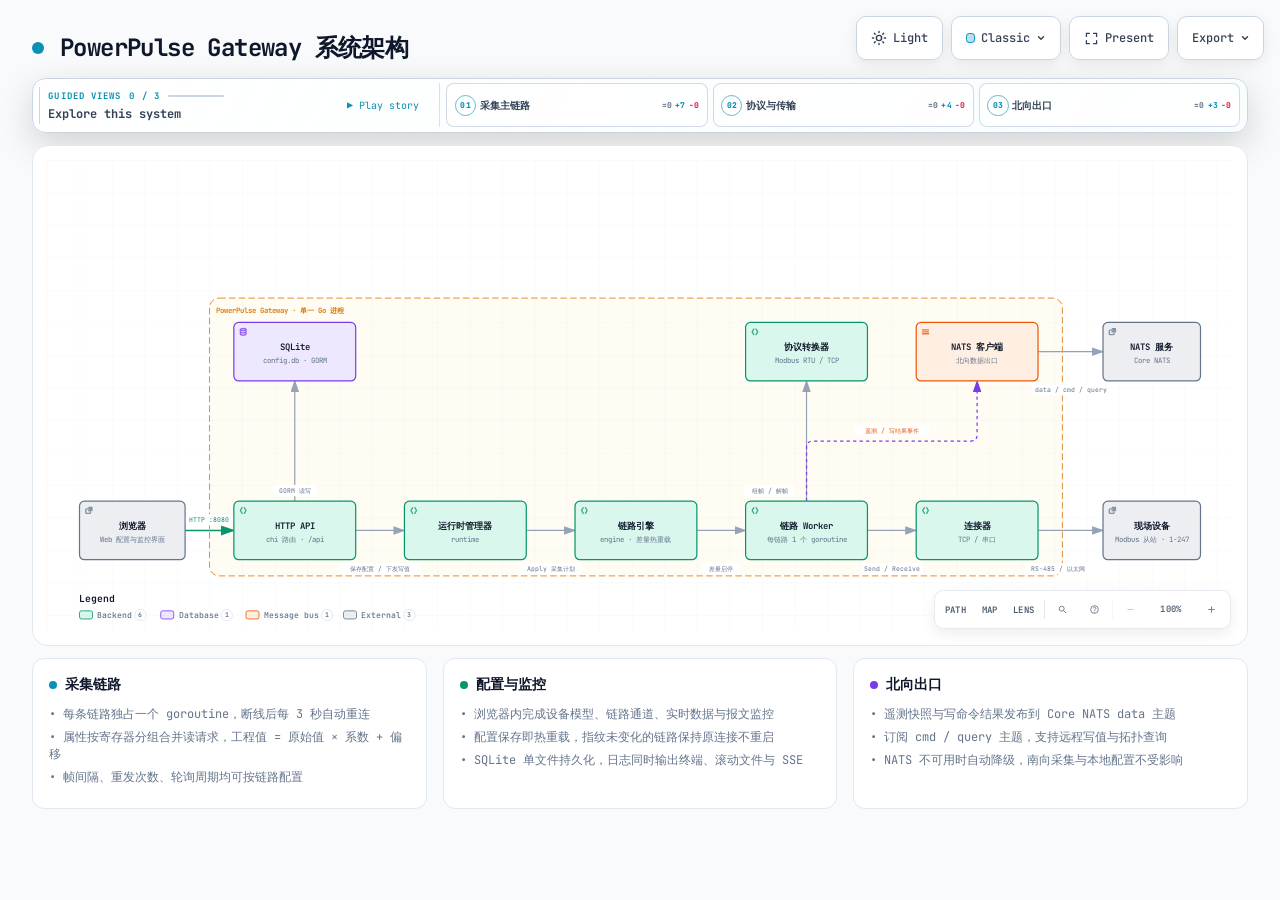
==== commit 564acb46: "⌨️  dx: 调整文件夹名称同步相关包导入。" ====
--- a/docs/architecture.html
+++ b/docs/architecture.html
@@ -4948,15 +4948,15 @@
         <text data-detail="context" x="305" y="470" class="t-muted" font-size="9" text-anchor="middle">chi 路由 · /api</text>
         </g>
 
-        <g id="node-runtime" data-node-id="runtime" data-node-label="运行时管理器" tabindex="0" role="button" aria-label="Focus 运行时管理器, gatewayruntime, PowerPulse Gateway · 单一 Go 进程" aria-pressed="false" data-node-kind="backend" data-node-sublabel="gatewayruntime" data-node-context="PowerPulse Gateway · 单一 Go 进程">
-          <title>运行时管理器 · gatewayruntime · PowerPulse Gateway · 单一 Go 进程</title>
+        <g id="node-runtime" data-node-id="runtime" data-node-label="运行时管理器" tabindex="0" role="button" aria-label="Focus 运行时管理器, runtime, PowerPulse Gateway · 单一 Go 进程" aria-pressed="false" data-node-kind="backend" data-node-sublabel="runtime" data-node-context="PowerPulse Gateway · 单一 Go 进程">
+          <title>运行时管理器 · runtime · PowerPulse Gateway · 单一 Go 进程</title>
           <rect x="440" y="420" width="150" height="72" rx="6" class="c-mask"/>
           <rect x="440" y="420" width="150" height="72" rx="6" class="c-backend" stroke-width="1.5"/>
           <g aria-hidden="true" data-semantic-sigil="backend" class="semantic-sigil s-backend" transform="translate(446 426) scale(0.6875)">
             <path d="M6 3 3 8l3 5M10 3l3 5-3 5"/>
           </g>
           <text data-detail-anchor x="515" y="454" class="t-primary" font-size="11" font-weight="600" text-anchor="middle">运行时管理器</text>
-        <text data-detail="context" x="515" y="470" class="t-muted" font-size="9" text-anchor="middle">gatewayruntime</text>
+        <text data-detail="context" x="515" y="470" class="t-muted" font-size="9" text-anchor="middle">runtime</text>
         </g>
 
         <g id="node-engine" data-node-id="engine" data-node-label="链路引擎" tabindex="0" role="button" aria-label="Focus 链路引擎, engine · 差量热重载, PowerPulse Gateway · 单一 Go 进程" aria-pressed="false" data-node-kind="backend" data-node-sublabel="engine · 差量热重载" data-node-context="PowerPulse Gateway · 单一 Go 进程">
